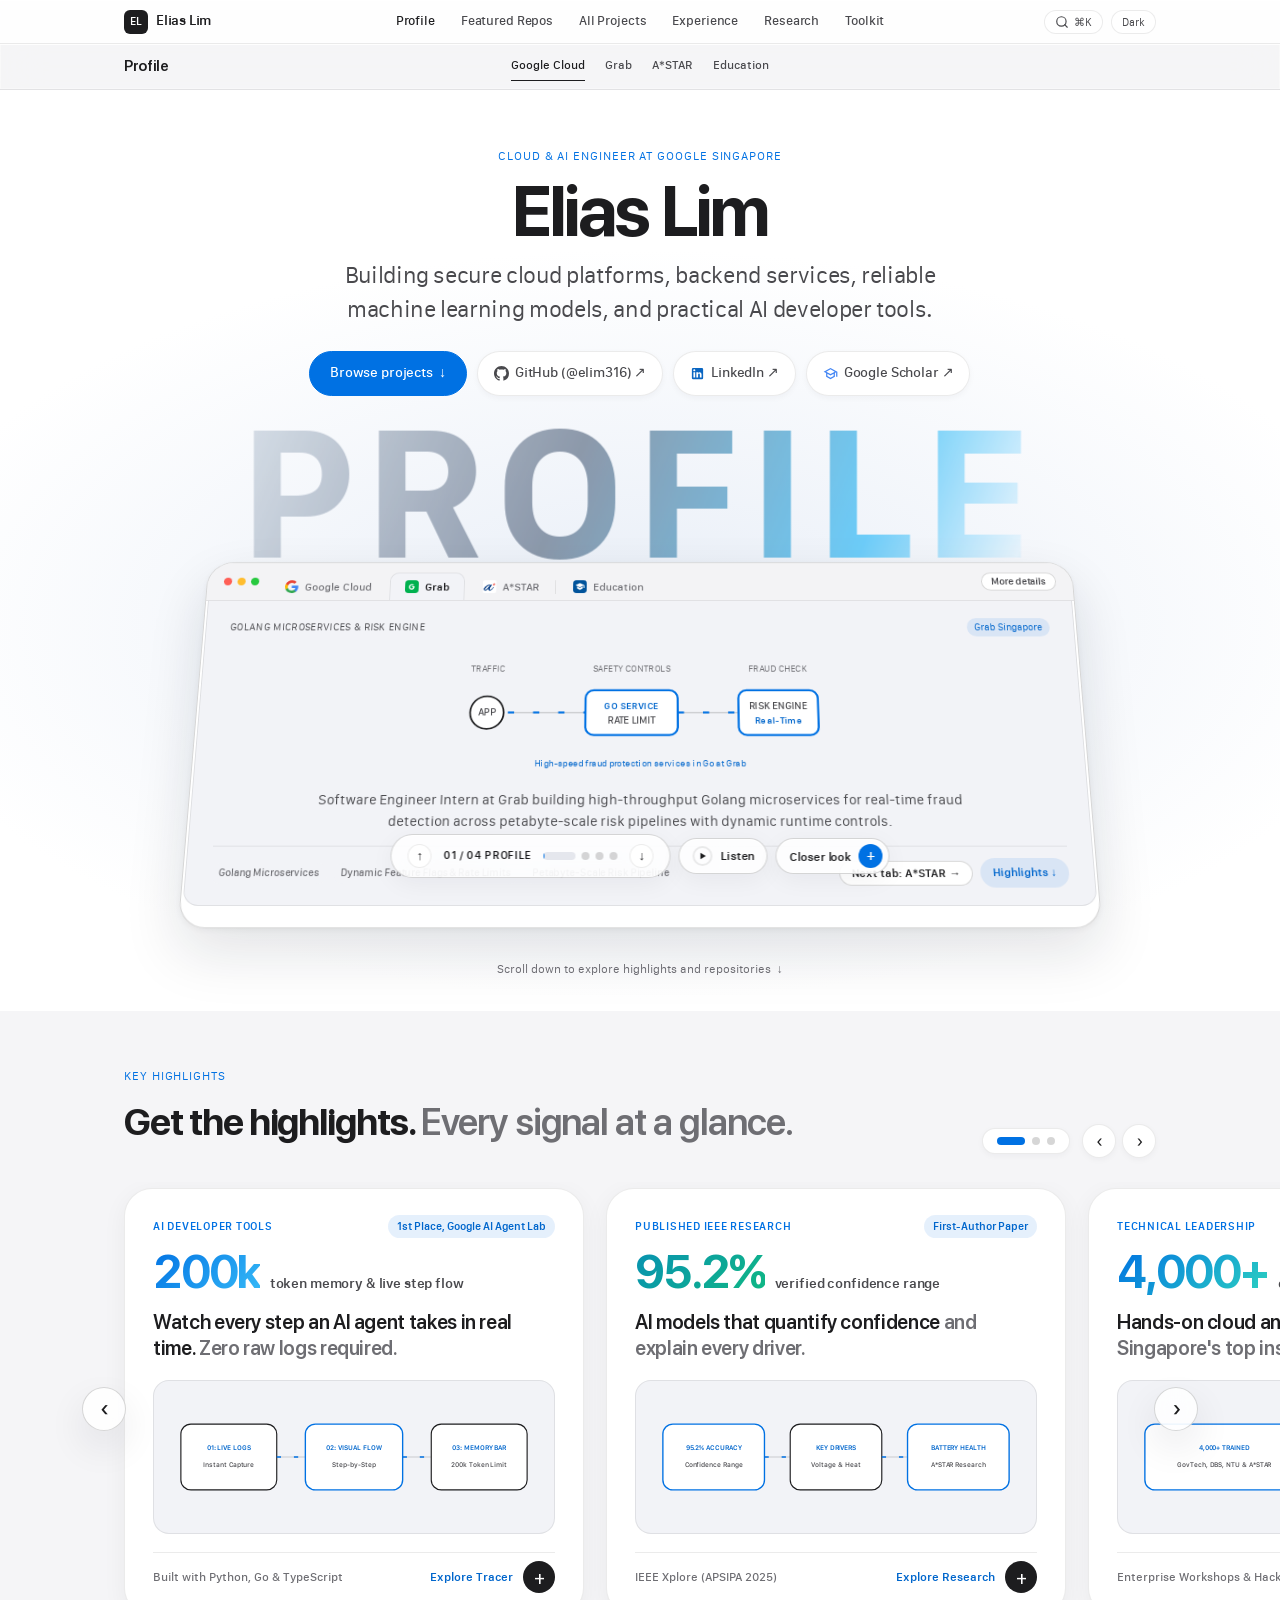
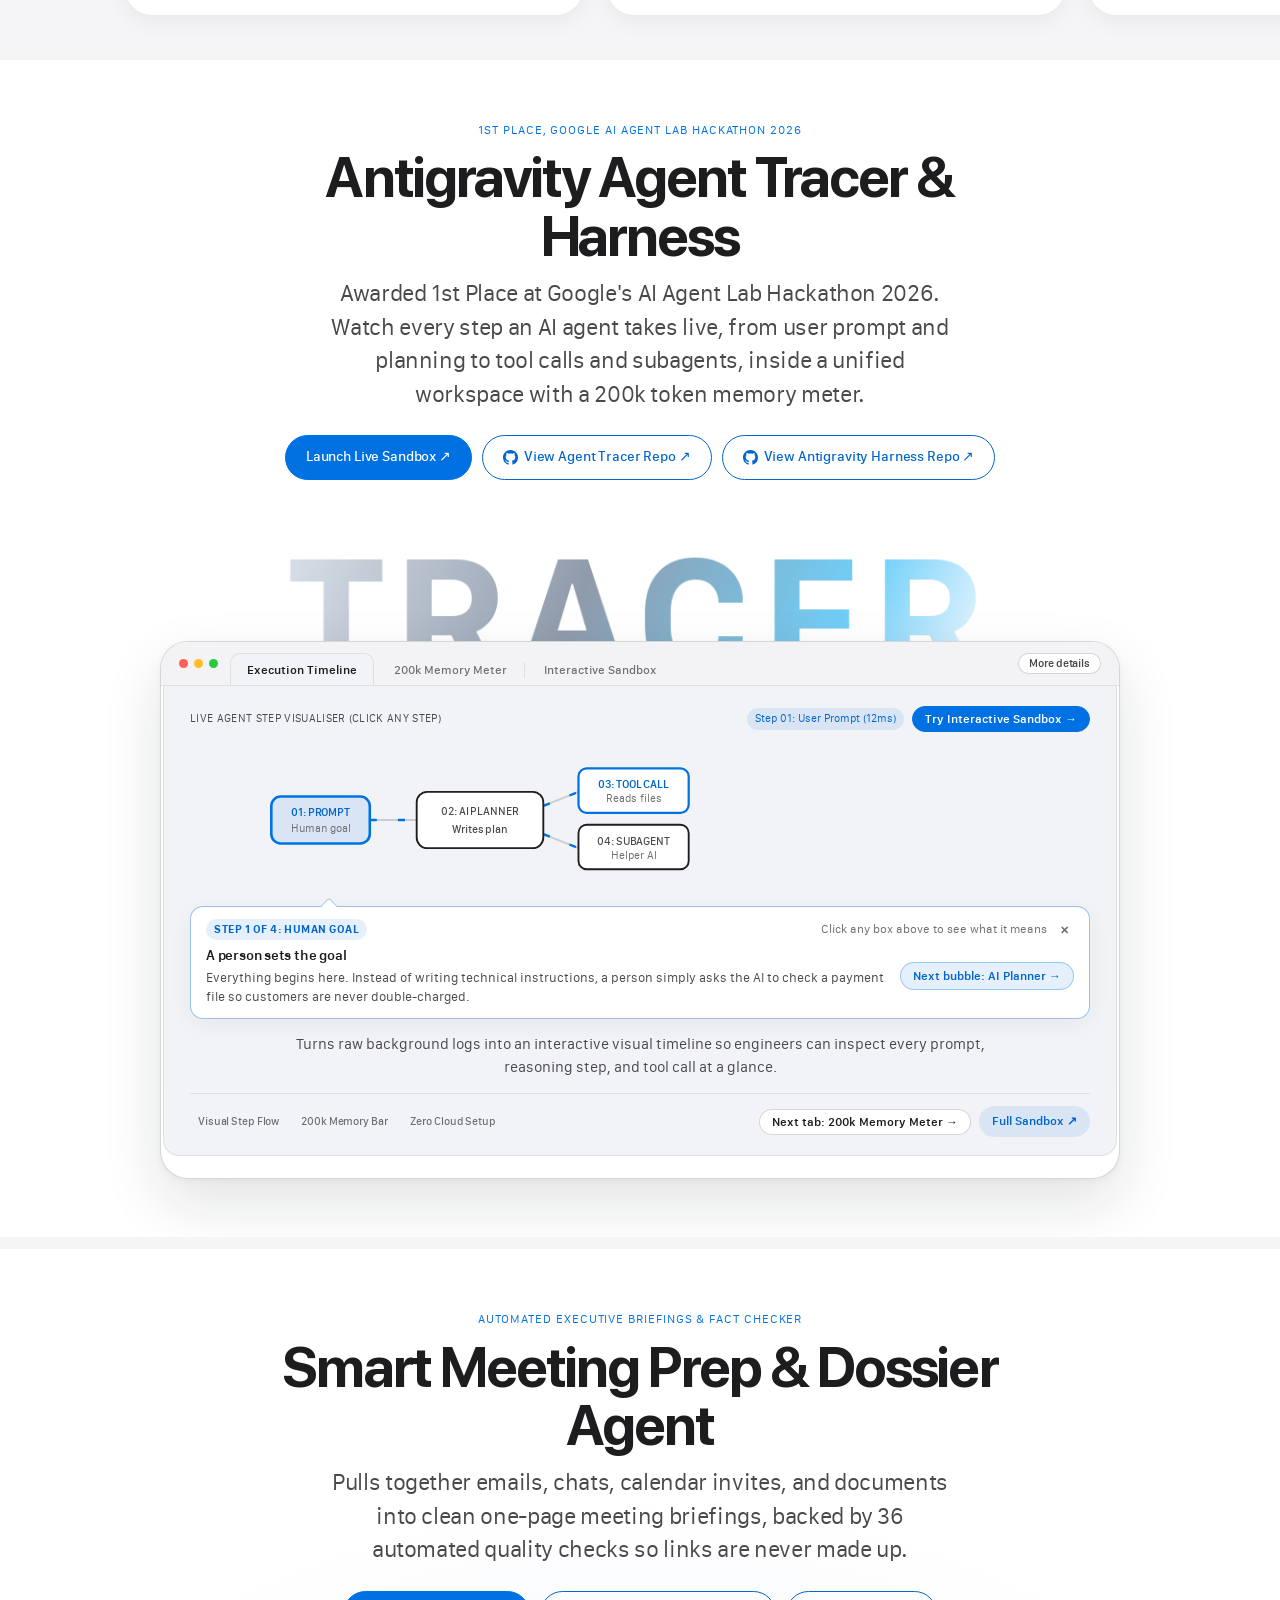
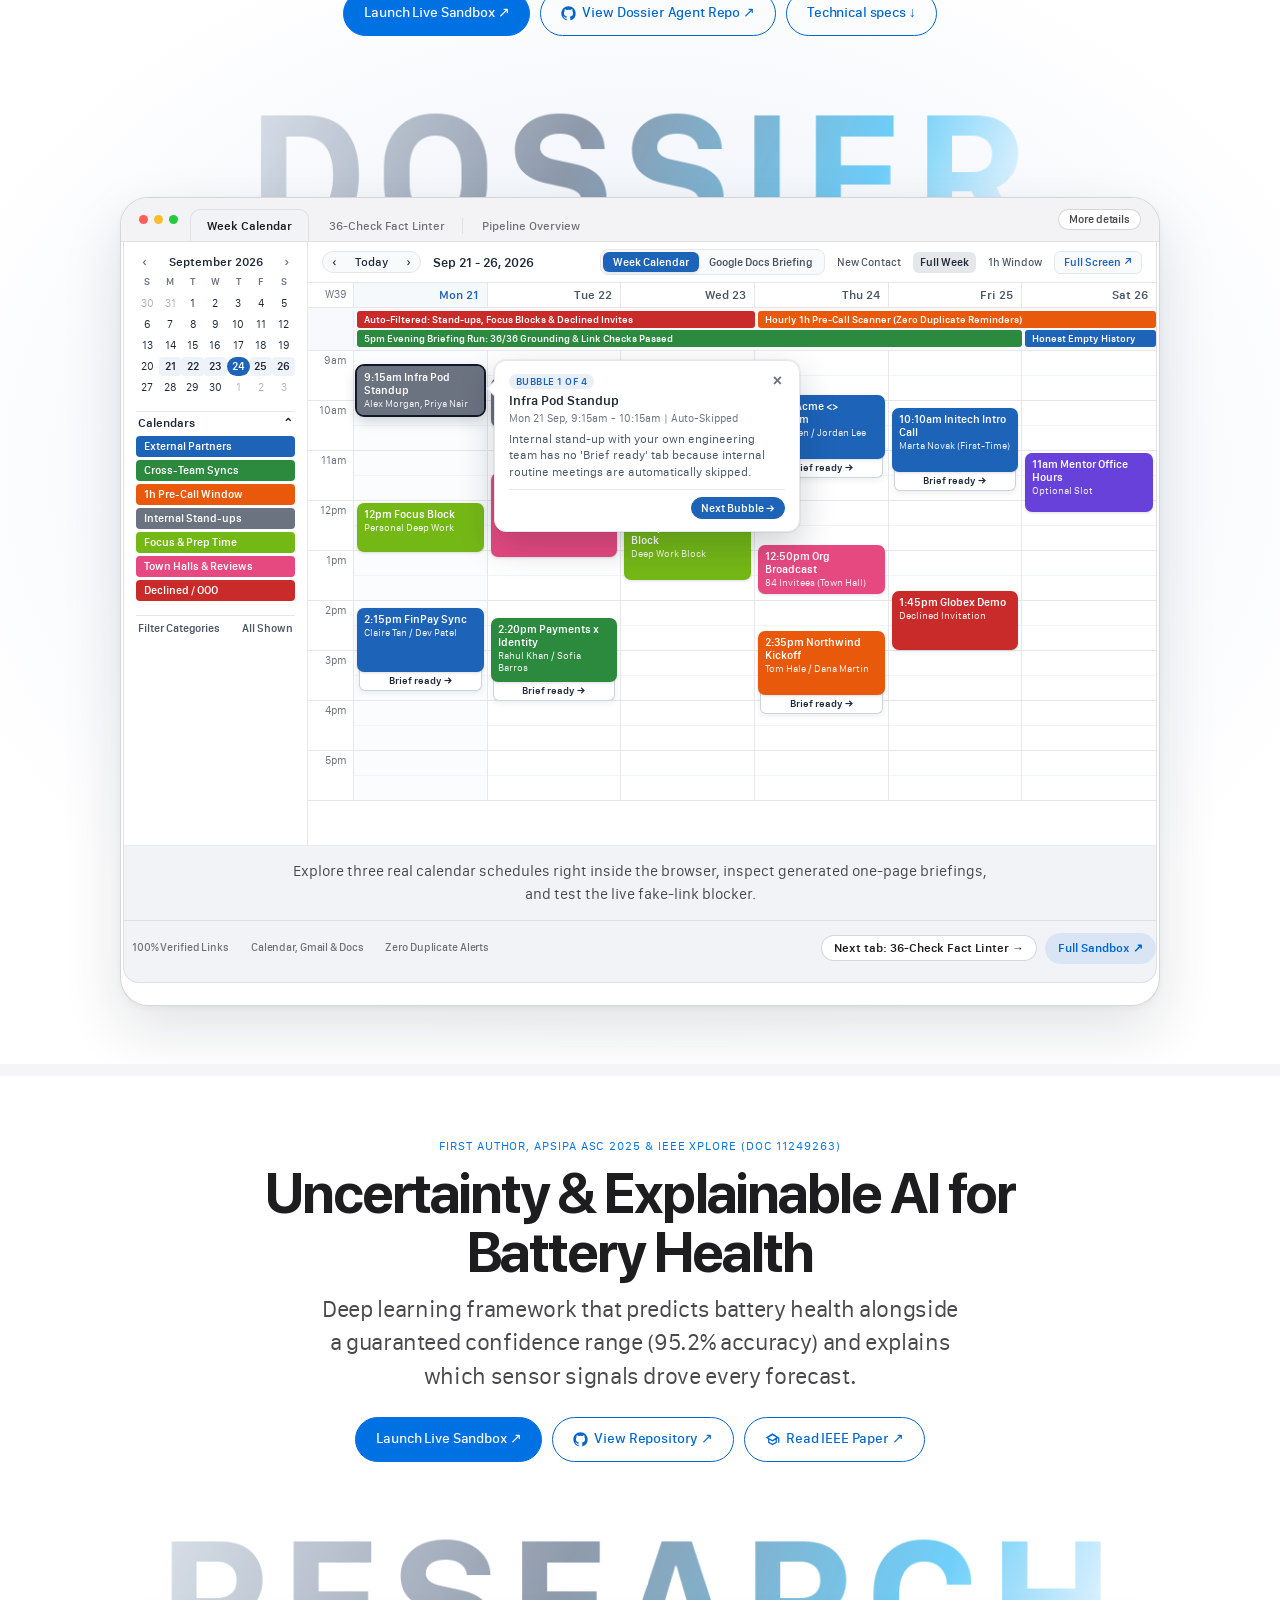
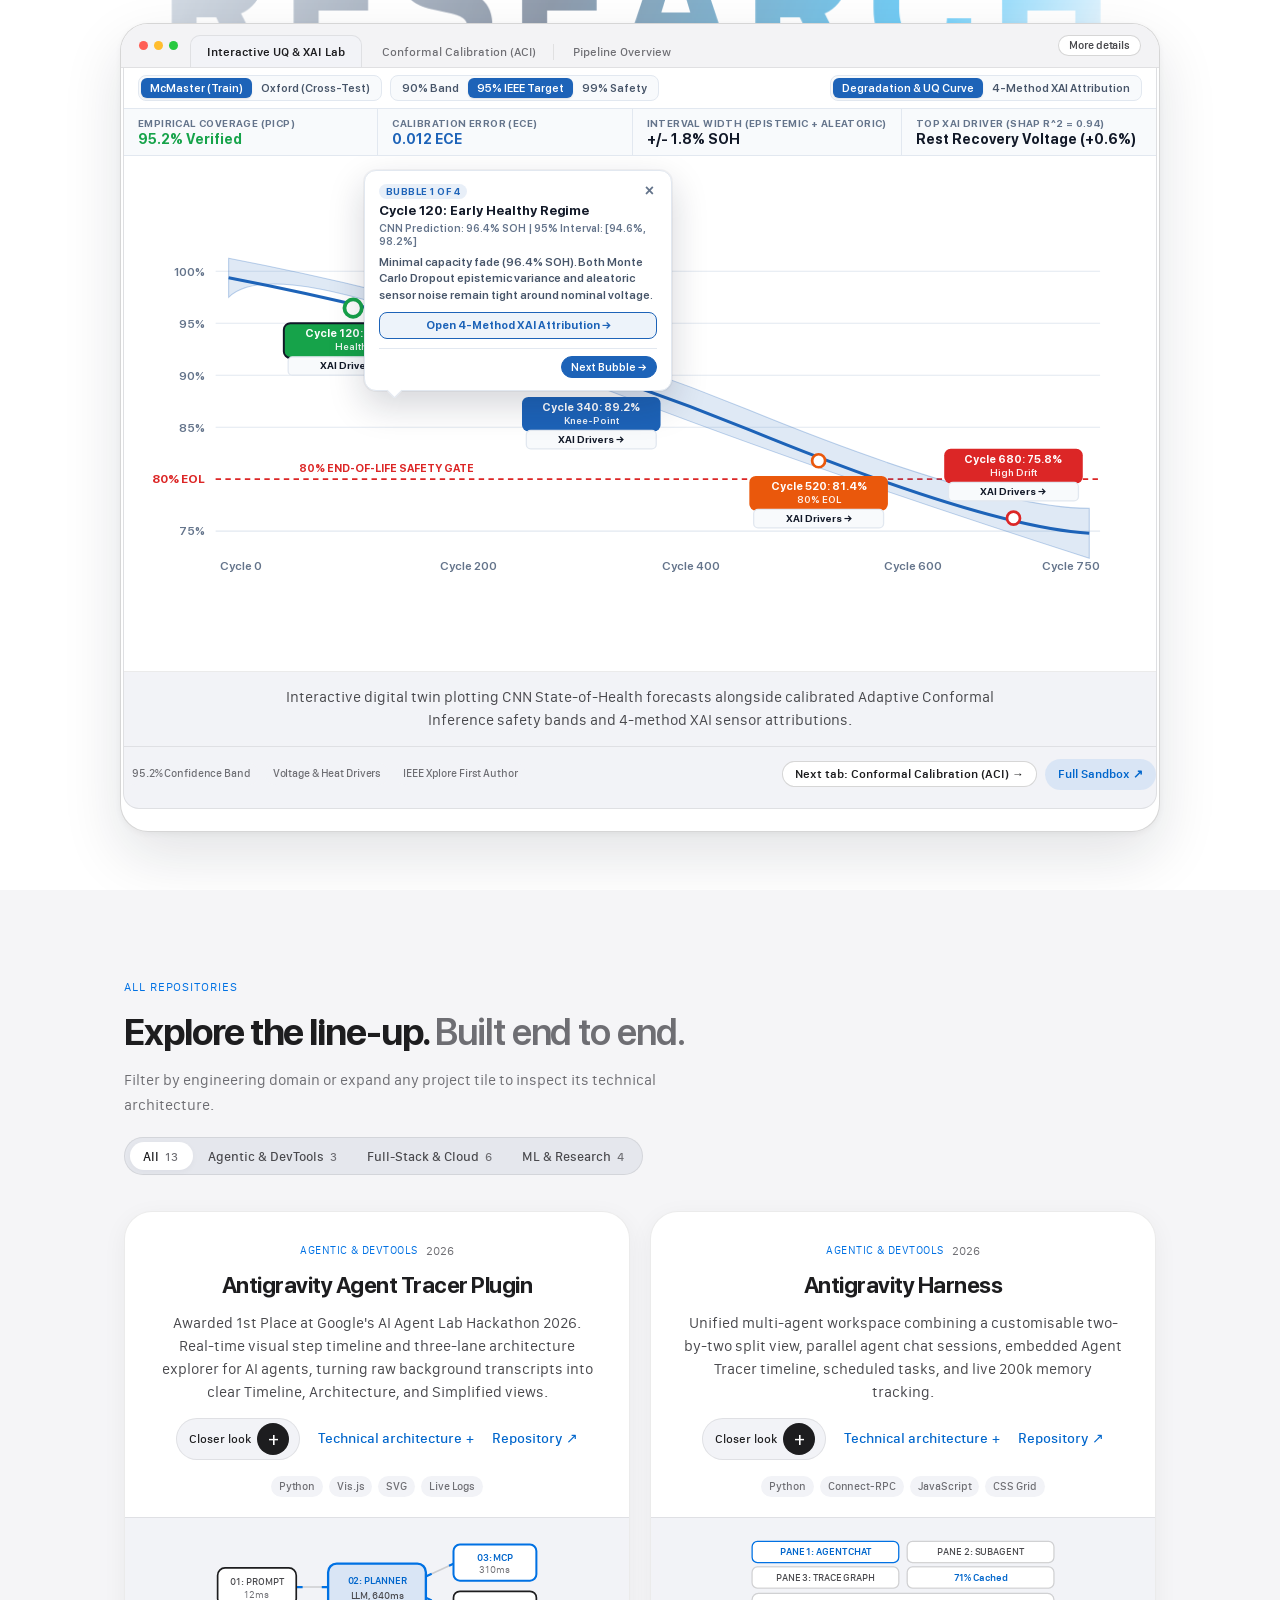
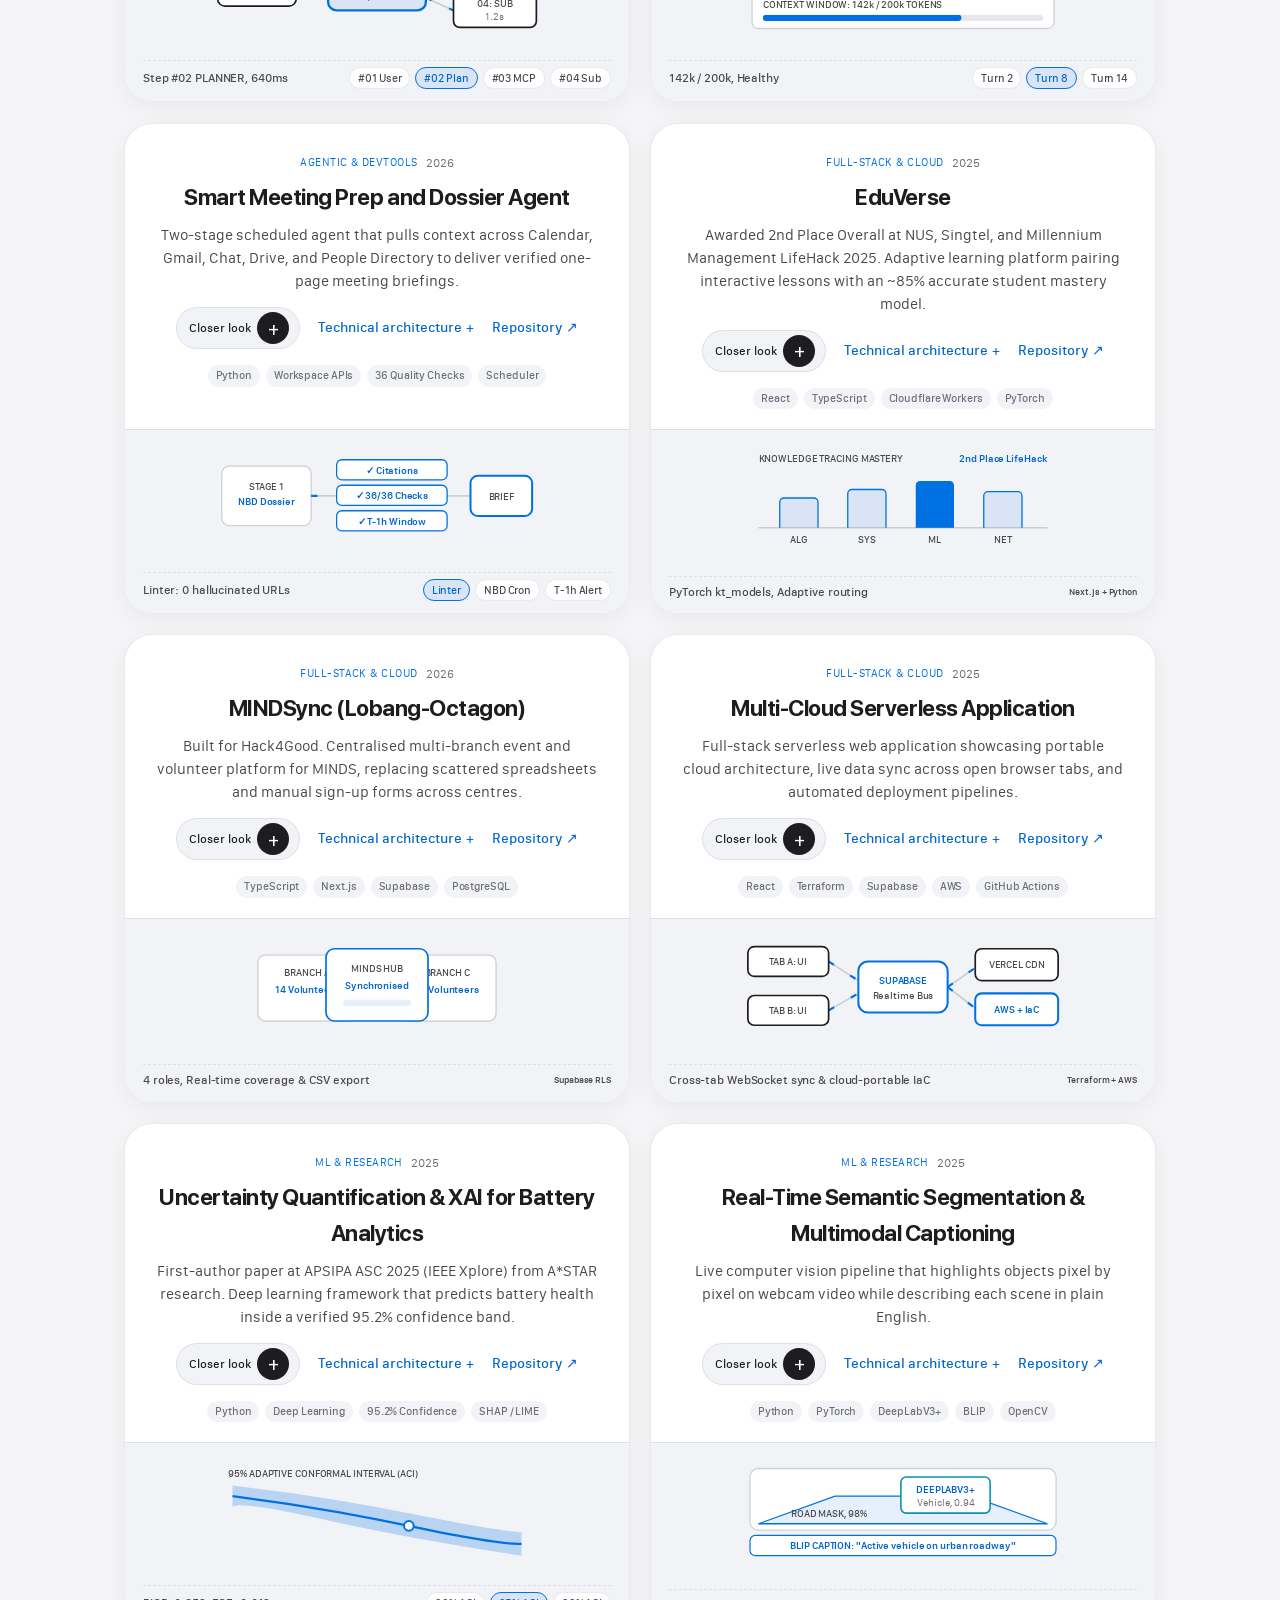
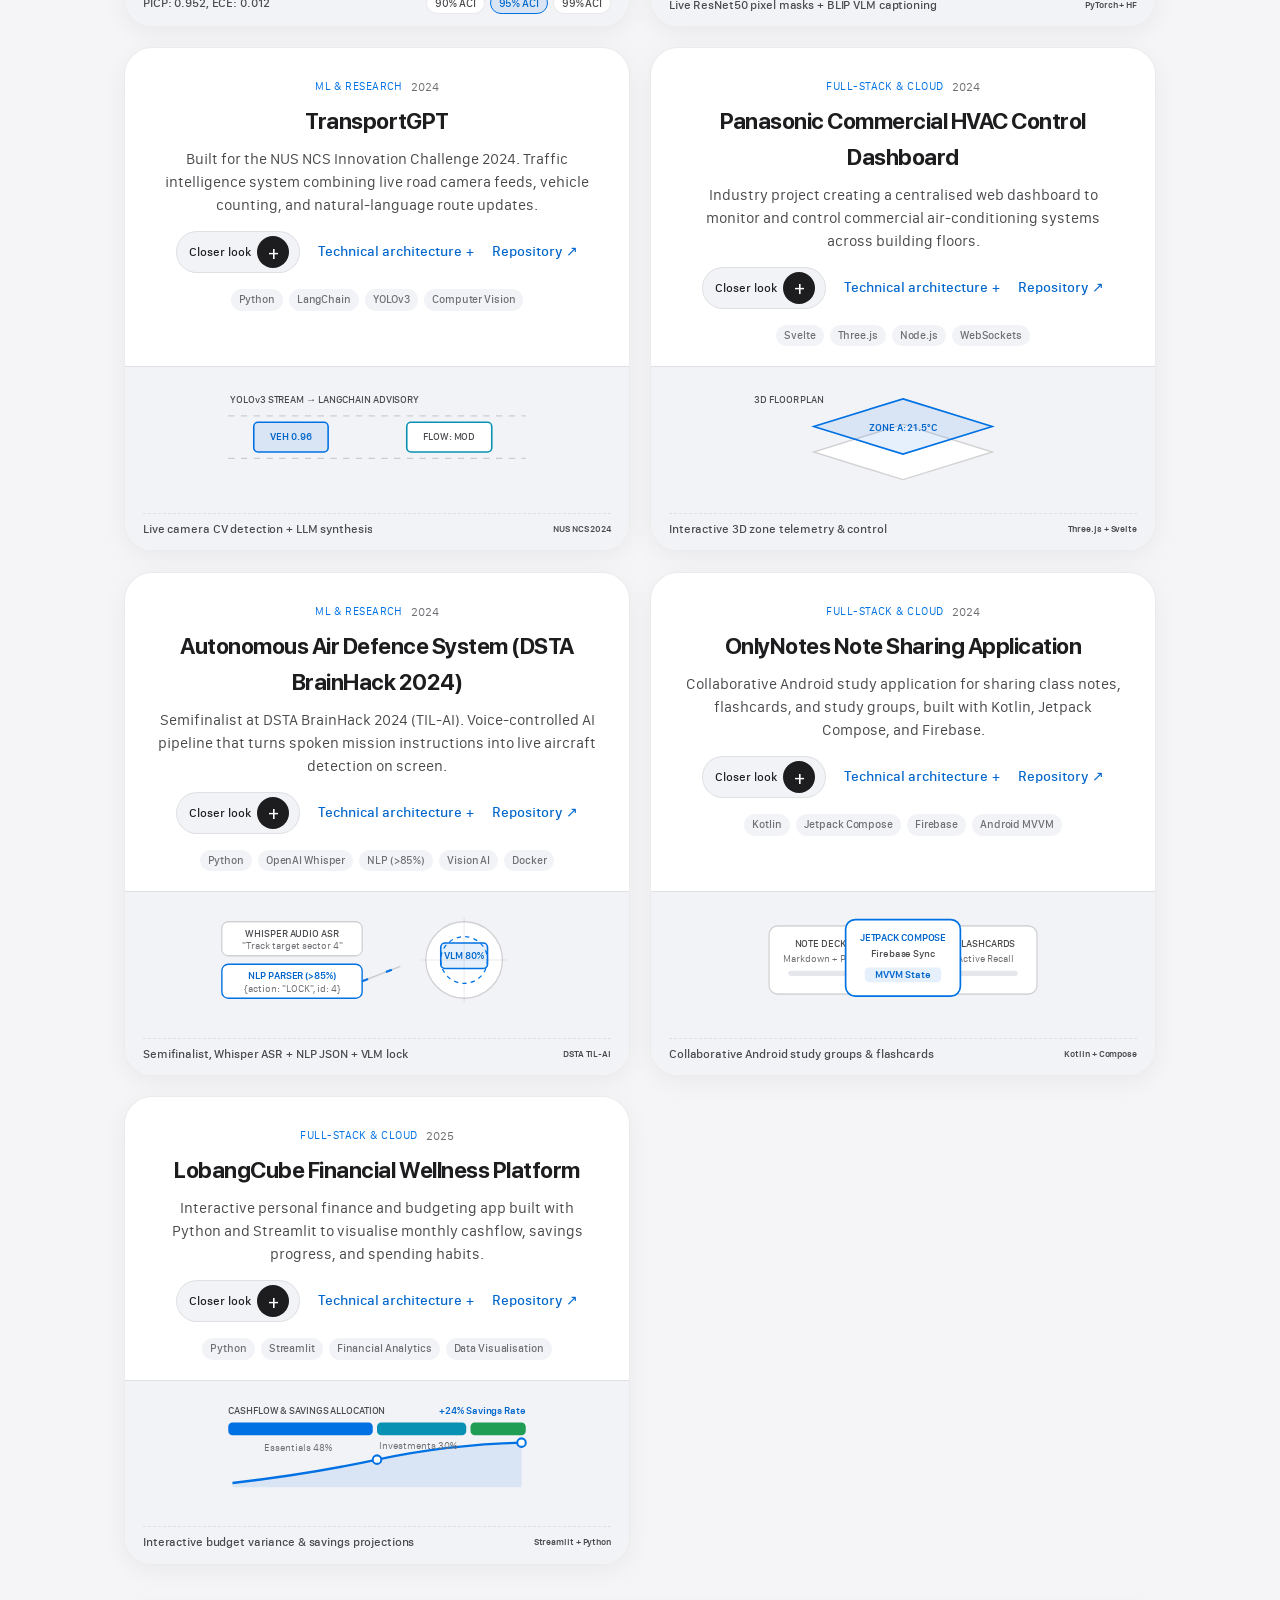
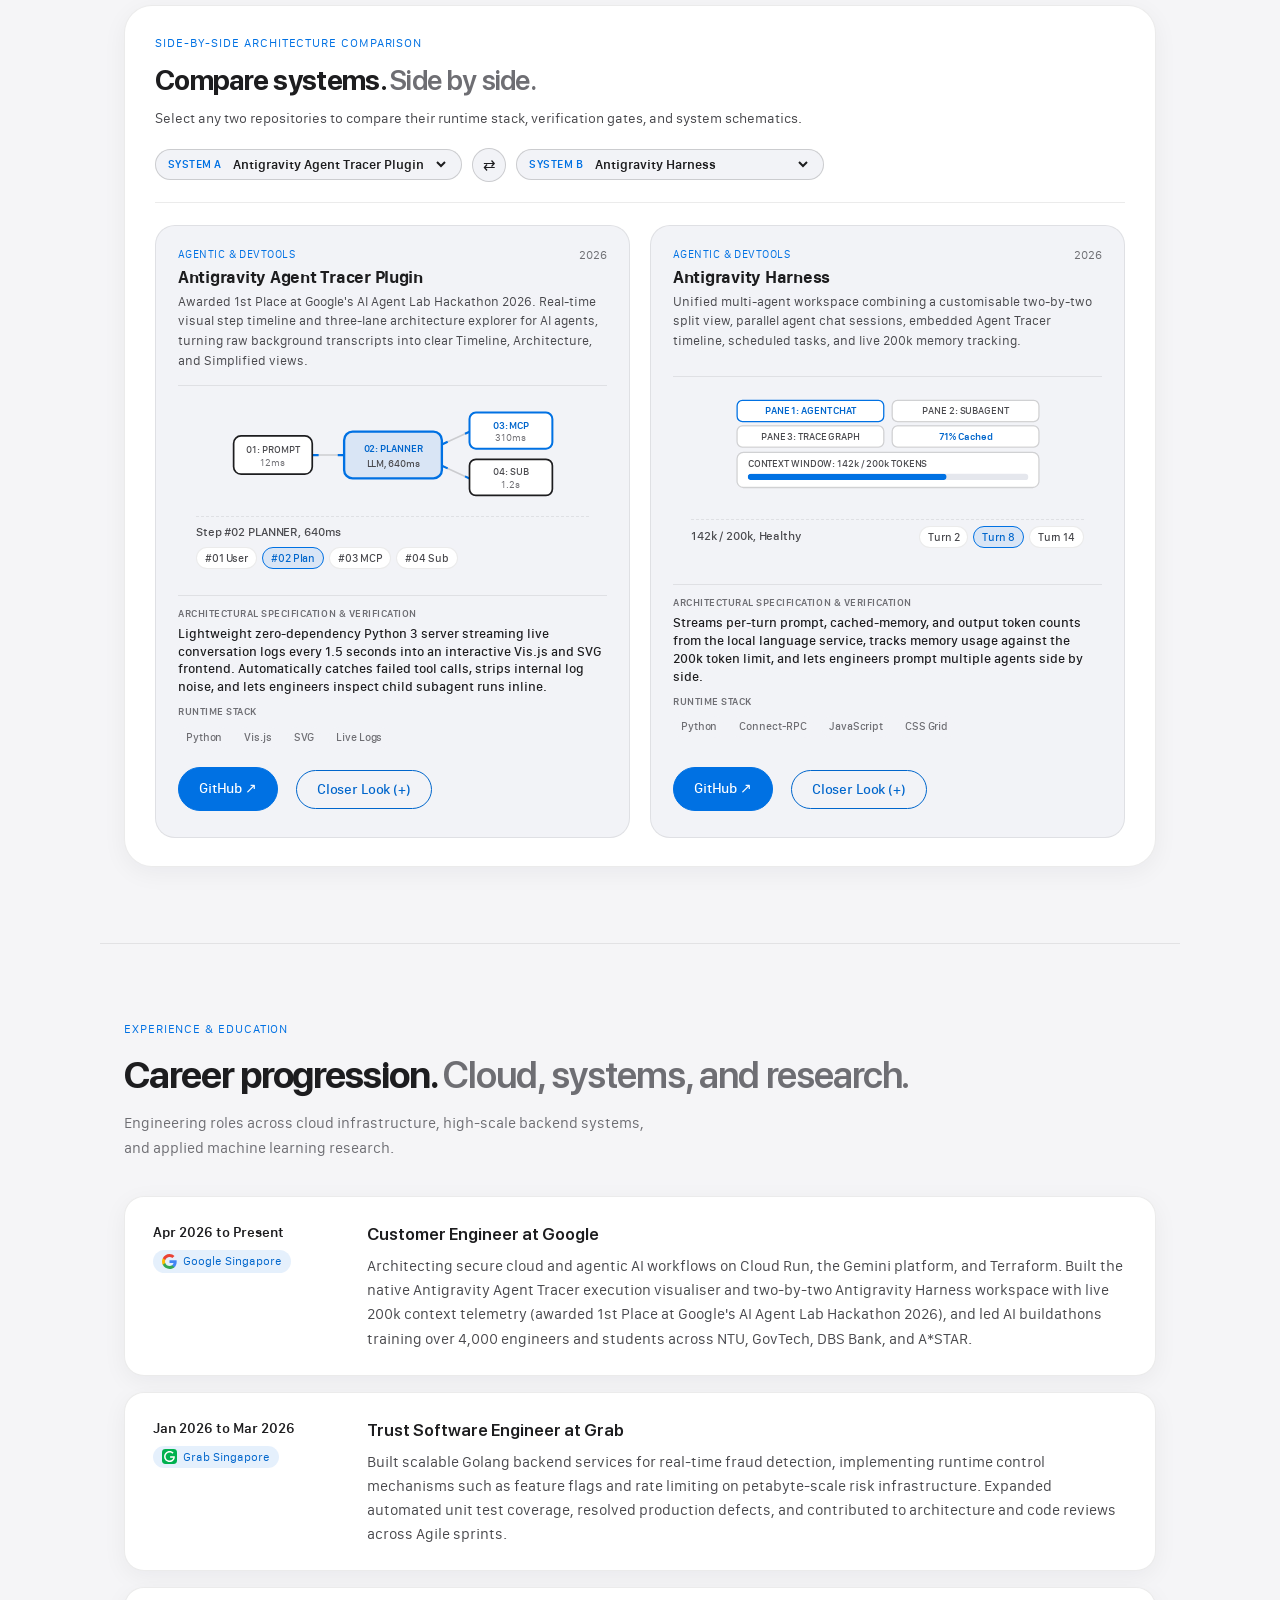
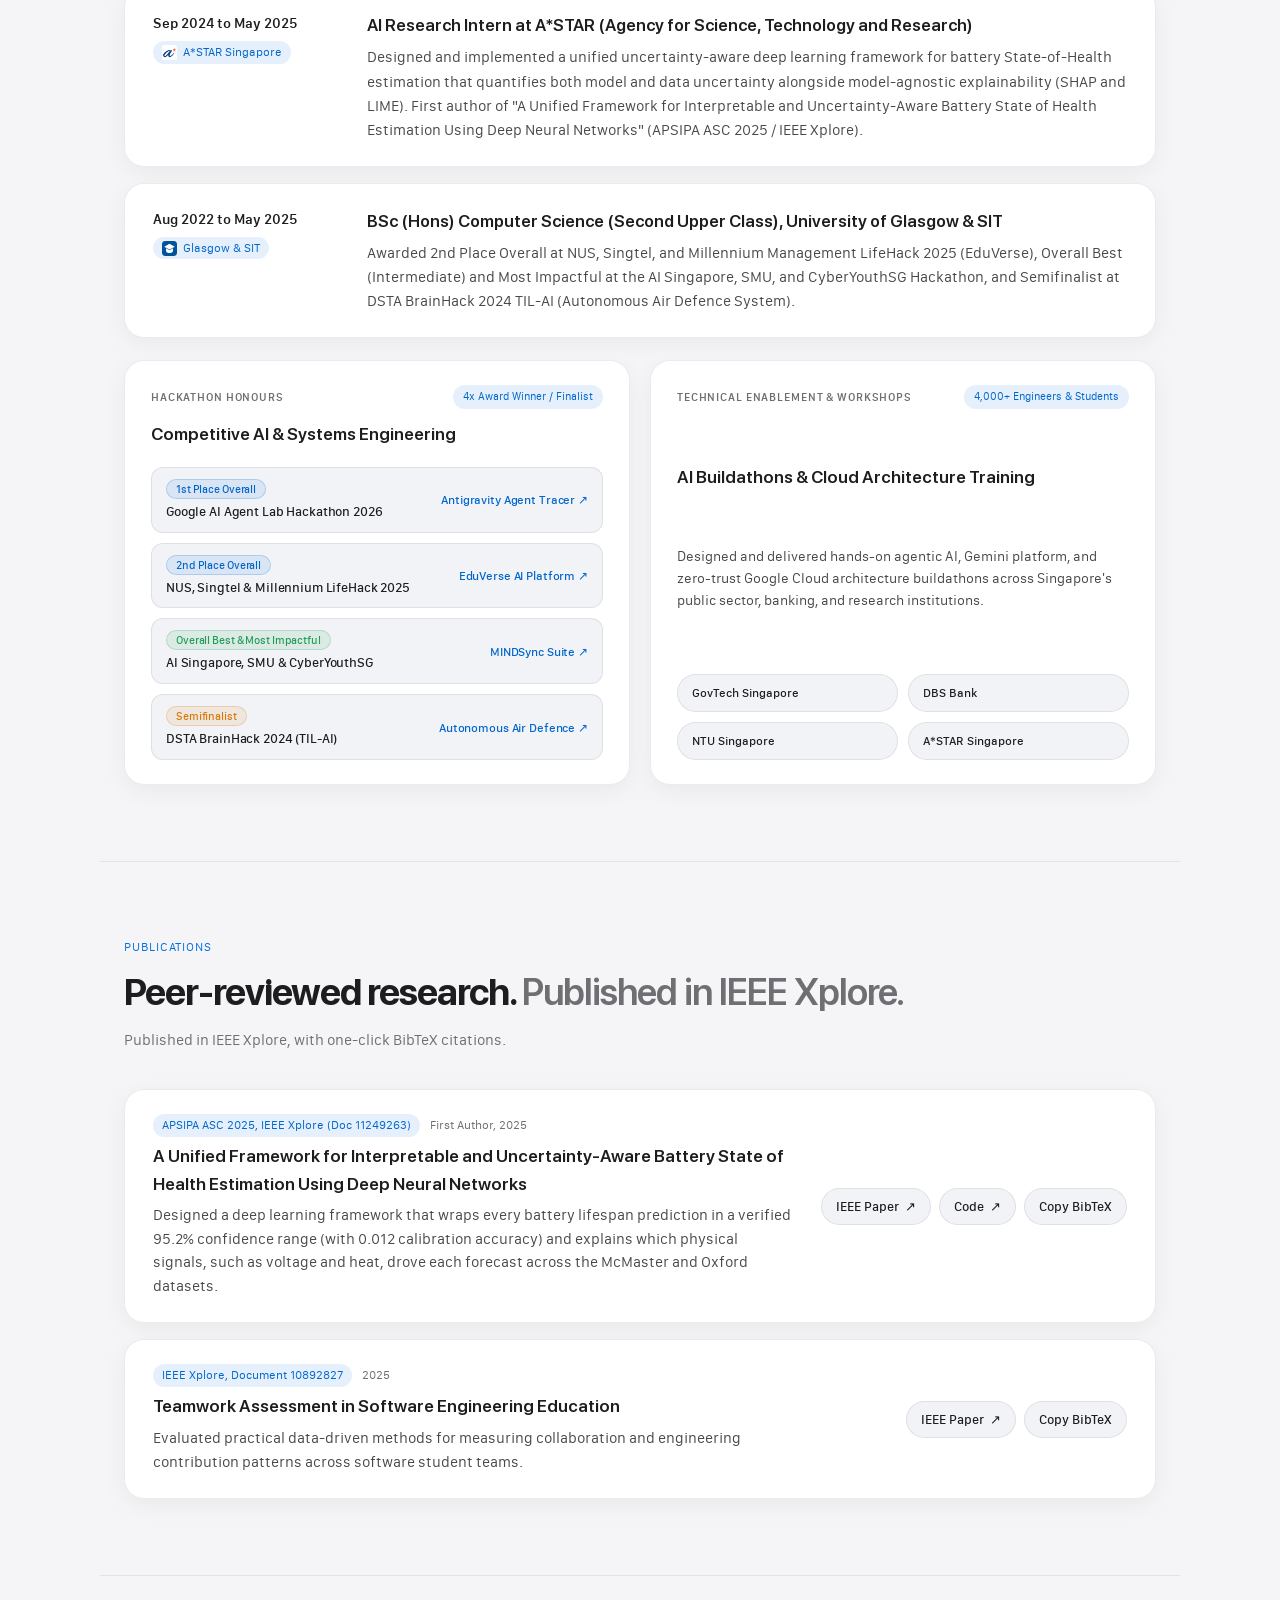
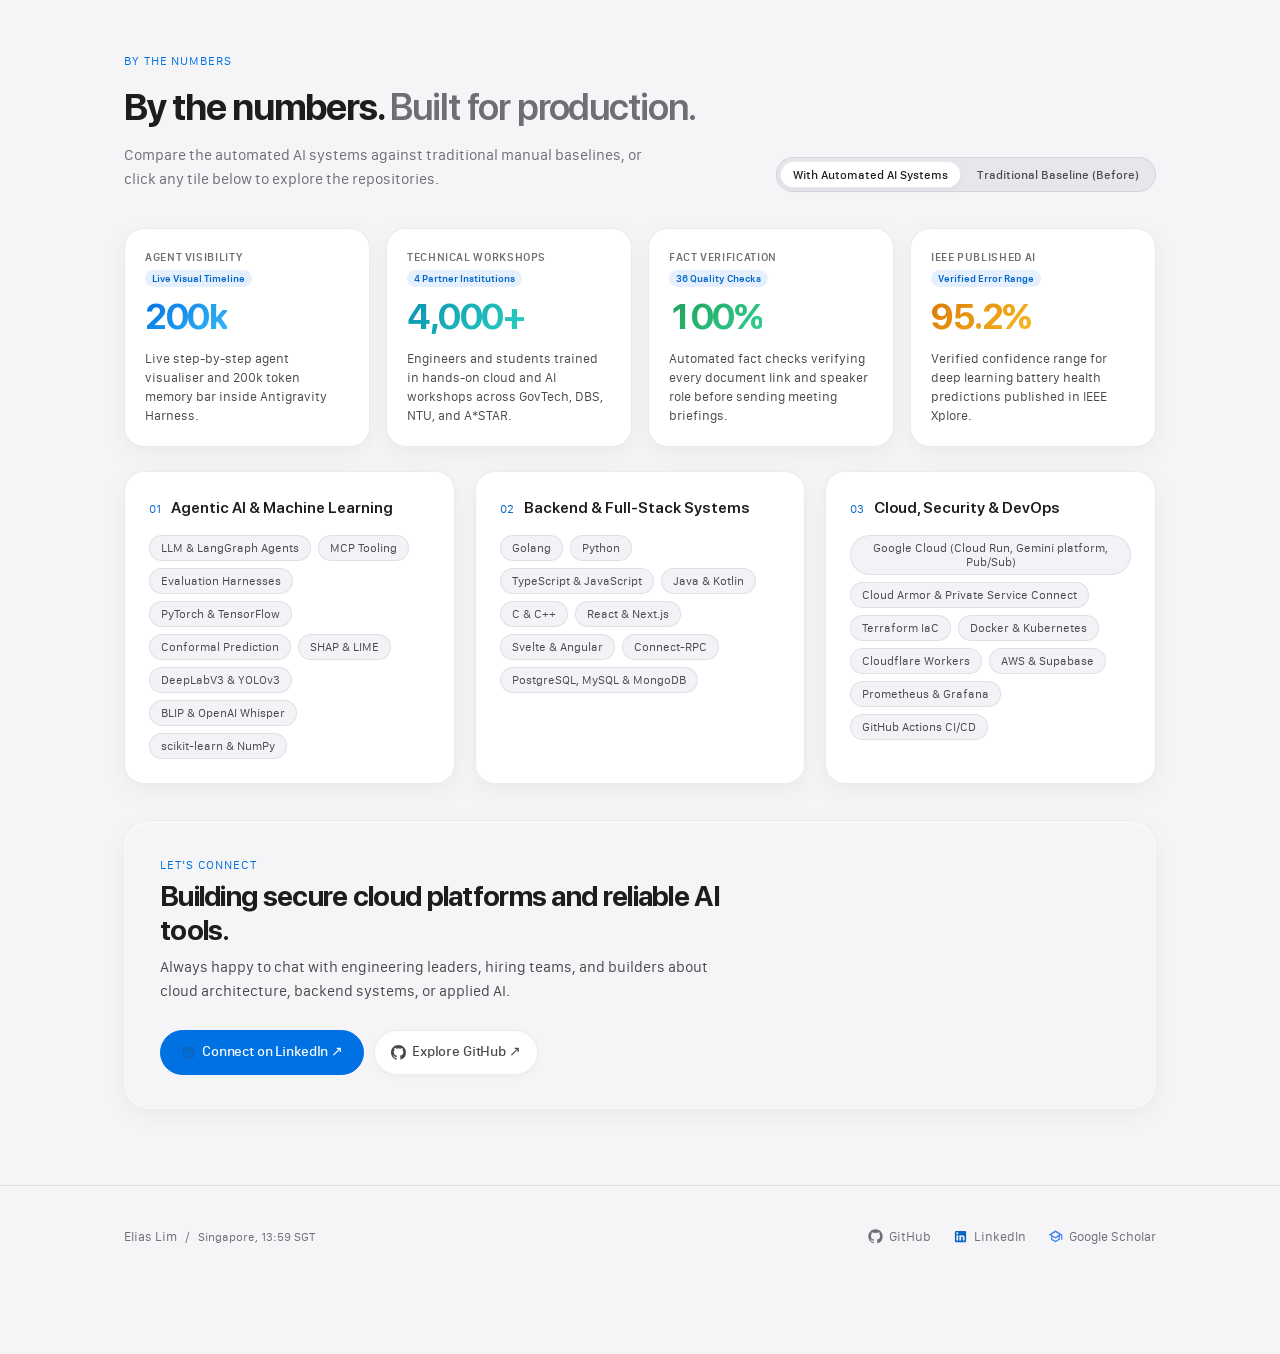
==== index.html @ 8df30caf "Update minimal Open Graph link preview (index.html)" ====
<!DOCTYPE html>
<html lang="en-GB" data-theme="light">
<head>
  <meta charset="UTF-8" />
  <meta name="viewport" content="width=device-width, initial-scale=1.0" />
  <meta
    http-equiv="Content-Security-Policy"
    content="default-src 'self'; script-src 'self'; style-src 'self' 'unsafe-inline'; font-src 'self' data:; img-src 'self' data: https://elim316.github.io; media-src 'self'; connect-src 'self' https://api.github.com; frame-src 'self'; object-src 'none'; base-uri 'self'; form-action 'none';"
  />
  <title>Elias Lim | Cloud &amp; AI Engineer</title>
  <meta
    name="description"
    content="Engineering portfolio of Elias Lim. Agentic AI systems, cloud architecture, and machine learning research."
  />
  <meta name="author" content="Elias Lim" />
  <link rel="canonical" href="https://elim316.github.io/" />

  <!-- OpenGraph / LinkedIn / Social Sharing Metadata -->
  <meta property="og:type" content="website" />
  <meta property="og:site_name" content="Elias Lim" />
  <meta property="og:title" content="Elias Lim | Cloud &amp; AI Engineer" />
  <meta
    property="og:description"
    content="Engineering portfolio of Elias Lim. Agentic AI systems, cloud architecture, and machine learning research."
  />
  <meta property="og:url" content="https://elim316.github.io/" />
  <meta property="og:locale" content="en_GB" />
  <meta property="og:image" content="https://elim316.github.io/og-image.png?v=20261023-59" />
  <meta property="og:image:width" content="1200" />
  <meta property="og:image:height" content="630" />

  <!-- Twitter / X Card Metadata -->
  <meta name="twitter:card" content="summary_large_image" />
  <meta name="twitter:title" content="Elias Lim | Cloud &amp; AI Engineer" />
  <meta
    name="twitter:description"
    content="Engineering portfolio of Elias Lim. Agentic AI systems, cloud architecture, and machine learning research."
  />
  <meta name="twitter:image" content="https://elim316.github.io/og-image.png?v=20261023-59" />

  <!-- JSON-LD Structured Data (no email address) -->
  <script type="application/ld+json">
  {
    "@context": "https://schema.org",
    "@type": "Person",
    "name": "Elias Lim",
    "url": "https://elim316.github.io/",
    "jobTitle": "Software, Cloud & Machine Learning Engineer",
    "sameAs": [
      "https://github.com/elim316",
      "https://linkedin.com/in/eliaslim",
      "https://scholar.google.com/citations?user=f2hfYeoAAAAJ"
    ],
    "knowsAbout": [
      "Agentic AI",
      "Software Engineering",
      "Machine Learning",
      "Conformal Prediction",
      "Explainable AI",
      "Cloud Architecture",
      "Full-Stack Development"
    ]
  }
  </script>

  <link rel="icon" type="image/svg+xml" href="favicon.svg?v=20261023-59" />
  <link rel="preload" href="fonts/SFProDisplay-Semibold.woff2" as="font" type="font/woff2" crossorigin />
  <link rel="preload" href="fonts/SFProText-Regular.woff2" as="font" type="font/woff2" crossorigin />
  <link rel="stylesheet" href="styles.css?v=20261023-59" />
</head>
<body>
  <!-- Frosted Global Navigation Bar -->
  <header class="global-nav" id="site-header">
    <div class="nav-content">
      <a href="#top" class="nav-brand" id="nav-brand" aria-label="Elias Lim Home">
        <span class="nav-monogram">EL</span>
        <span class="nav-brand-text">Elias Lim</span>
      </a>

      <nav class="nav-links" id="nav-dock" aria-label="Primary Navigation">
        <a href="#top" class="nav-link active" data-section="top" id="nav-overview">Profile</a>
        <a href="#featured" class="nav-link" data-section="featured" id="nav-featured">Featured Repos</a>
        <a href="#projects" class="nav-link" data-section="projects" id="nav-projects">All Projects</a>
        <a href="#journey" class="nav-link" data-section="journey" id="nav-journey">Experience</a>
        <a href="#publications" class="nav-link" data-section="publications" id="nav-publications">Research</a>
        <a href="#stack" class="nav-link" data-section="stack" id="nav-stack">Toolkit</a>
      </nav>

      <div class="nav-actions">
        <button
          type="button"
          class="nav-icon-btn"
          id="cmd-palette-trigger"
          aria-label="Search repositories and actions (Command+K)"
        >
          <svg width="14" height="14" viewBox="0 0 24 24" fill="none" stroke="currentColor" stroke-width="2" stroke-linecap="round" stroke-linejoin="round" aria-hidden="true">
            <circle cx="11" cy="11" r="8"></circle>
            <line x1="21" y1="21" x2="16.65" y2="16.65"></line>
          </svg>
          <span class="nav-action-label">&#8984;K</span>
        </button>

        <button
          type="button"
          class="nav-icon-btn"
          id="theme-toggle-btn"
          aria-label="Toggle colour theme"
        >
          <span id="theme-toggle-label">Dark</span>
        </button>
      </div>
    </div>
  </header>

  <!-- Apple Two-Tier Sticky Product Sub-Navigation Bar (ac-localnav) -->
  <div class="apple-localnav" id="apple-localnav" role="navigation" aria-label="Section sub-navigation">
    <div class="localnav-inner">
      <a href="#top" class="localnav-title" id="localnav-active-title">Profile</a>
      <div class="localnav-chapters" id="localnav-chapters" role="menubar" aria-label="Section subheadings">
        <a href="#about-google" class="localnav-link active" data-localnav-item="about-google">Google Cloud</a>
        <a href="#about-grab" class="localnav-link" data-localnav-item="about-grab">Grab</a>
        <a href="#about-astar" class="localnav-link" data-localnav-item="about-astar">A*STAR</a>
        <a href="#about-beyond" class="localnav-link" data-localnav-item="about-beyond">Education</a>
      </div>
    </div>
  </div>

  <main id="top">
    <!-- ======================================================================
         1. Initial Landing Hero Stage (#about - PROFILE First)
            (Light Mode, Scroll-Animated Career & Education Browser Window)
         ====================================================================== -->
    <section class="hero-stage" id="about" data-section-target="top">
      <div class="hero-copy">
        <span class="hero-eyebrow reveal-hero" style="--d: 20ms">
          CLOUD &amp; AI ENGINEER AT GOOGLE SINGAPORE
        </span>
        <h1 class="hero-headline reveal-hero" style="--d: 80ms">Elias Lim</h1>
        <p class="hero-subhead reveal-hero" style="--d: 140ms">
          Building secure cloud platforms, backend services, reliable machine learning models, and practical AI developer tools.
        </p>

        <div class="cta-pill-group reveal-hero" style="--d: 200ms">
          <a href="#featured" class="apple-pill solid" id="hero-browse-btn">
            <span>Browse projects</span>
            <span aria-hidden="true">&#8595;</span>
          </a>
          <a
            href="https://github.com/elim316"
            target="_blank"
            rel="noopener noreferrer"
            class="apple-pill subtle"
            id="hero-github-link"
          >
            <svg class="brand-icon" viewBox="0 0 16 16" fill="currentColor" aria-hidden="true">
              <path d="M8 0C3.58 0 0 3.58 0 8c0 3.54 2.29 6.53 5.47 7.59.4.07.55-.17.55-.38 0-.19-.01-.82-.01-1.49-2.01.37-2.53-.49-2.69-.94-.09-.23-.48-.94-.82-1.13-.28-.15-.68-.52-.01-.53.63-.01 1.08.58 1.23.82.72 1.21 1.87.87 2.33.66.07-.52.28-.87.51-1.07-1.78-.2-3.64-.89-3.64-3.95 0-.87.31-1.59.82-2.15-.08-.2-.36-1.02.08-2.12 0 0 .67-.21 2.2.82.64-.18 1.32-.27 2-.27.68 0 1.36.09 2 .27 1.53-1.04 2.2-.82 2.2-.82.44 1.1.16 1.92.08 2.12.51.56.82 1.27.82 2.15 0 3.07-1.87 3.75-3.65 3.95.29.25.54.73.54 1.48 0 1.07-.01 1.93-.01 2.2 0 .21.15.46.55.38A8.013 8.013 0 0016 8c0-4.42-3.58-8-8-8z"></path>
            </svg>
            <span>GitHub (@elim316) &#8599;</span>
          </a>
          <a
            href="https://linkedin.com/in/eliaslim"
            target="_blank"
            rel="noopener noreferrer"
            class="apple-pill subtle"
            id="hero-linkedin-link"
          >
            <svg class="brand-icon icon-linkedin" viewBox="0 0 24 24" fill="currentColor" aria-hidden="true">
              <path d="M19 3a2 2 0 0 1 2 2v14a2 2 0 0 1-2 2H5a2 2 0 0 1-2-2V5a2 2 0 0 1 2-2h14m-.5 15.5v-5.3a3.26 3.26 0 0 0-3.26-3.26c-.85 0-1.84.52-2.28 1.3v-1.11h-2.79v8.37h2.79v-4.93c0-.77.62-1.4 1.39-1.4a1.4 1.4 0 0 1 1.4 1.4v4.93h2.75M6.88 8.56a1.68 1.68 0 0 0 1.68-1.68c0-.93-.75-1.69-1.68-1.69a1.69 1.69 0 0 0-1.69 1.69c0 .93.76 1.68 1.69 1.68m1.39 9.94v-8.37H5.5v8.37h2.77z"></path>
            </svg>
            <span>LinkedIn &#8599;</span>
          </a>
          <a
            href="https://scholar.google.com/citations?user=f2hfYeoAAAAJ"
            target="_blank"
            rel="noopener noreferrer"
            class="apple-pill subtle"
            id="hero-scholar-link"
          >
            <svg class="brand-icon icon-scholar" viewBox="0 0 24 24" fill="currentColor" aria-hidden="true">
              <path d="M12 3L1 9l4 2.18v6L12 21l7-3.82v-6l2-1.09V17h2V9L12 3zm6.82 6L12 12.72 5.18 9 12 5.28 18.82 9zM17 15.99l-5 2.73-5-2.73v-3.72L12 15l5-2.73v3.72z"></path>
            </svg>
            <span>Google Scholar &#8599;</span>
          </a>
        </div>
      </div>

      <!-- Sculpted Metallic Backdrop Typography + Unified macOS Browser Window Stage -->
      <div class="hero-visual-stage reveal-hero" style="--d: 280ms">
        <div class="metallic-wordmark" id="hero-wordmark" aria-hidden="true">
          PROFILE
        </div>

        <div class="hardware-deck" id="about-hardware-deck">
          <div class="hardware-bezel browser-window-bezel">
            <div class="bezel-top-bar browser-top-bar">
              <div class="bezel-dots" aria-hidden="true">
                <span></span><span></span><span></span>
              </div>

              <div class="browser-tab-strip" id="about-chapter-tabs" role="tablist" aria-label="Interactive career and education tabs">
                <button type="button" class="browser-tab active" data-about-tab="google" role="tab" aria-selected="true">
                  <svg class="brand-icon" viewBox="0 0 24 24" aria-hidden="true">
                    <path fill="#4285F4" d="M23.49 12.27c0-.79-.07-1.54-.19-2.27H12v4.51h6.47c-.29 1.48-1.14 2.73-2.4 3.58v3h3.86c2.26-2.09 3.56-5.17 3.56-8.82z"/>
                    <path fill="#34A853" d="M12 24c3.24 0 5.95-1.08 7.93-2.91l-3.86-3c-1.08.72-2.45 1.16-4.07 1.16-3.13 0-5.78-2.11-6.73-4.96H1.29v3.09C3.26 21.3 7.31 24 12 24z"/>
                    <path fill="#FBBC05" d="M5.27 14.29c-.25-.72-.38-1.49-.38-2.29s.14-1.57.38-2.29V6.62H1.29C.47 8.24 0 10.06 0 12s.47 3.76 1.29 5.38l3.98-3.09z"/>
                    <path fill="#EA4335" d="M12 4.75c1.77 0 3.35.61 4.6 1.8l3.42-3.42C17.95 1.19 15.24 0 12 0 7.31 0 3.26 2.7 1.29 6.62l3.98 3.09c.95-2.85 3.6-4.96 6.73-4.96z"/>
                  </svg>
                  <span>Google Cloud</span>
                </button>
                <button type="button" class="browser-tab" data-about-tab="grab" role="tab" aria-selected="false">
                  <svg class="brand-icon" viewBox="0 0 24 24" aria-hidden="true">
                    <rect width="24" height="24" rx="6" fill="#00B14F"/>
                    <path d="M16.5 11.2h-4.3v2.1h2.2c-.3 1.2-1.3 2-2.6 2-1.7 0-3-1.3-3-3.1s1.3-3.1 3-3.1c.9 0 1.7.4 2.2 1l1.6-1.5C14.6 7.6 13.3 7 11.8 7 8.9 7 6.5 9.3 6.5 12.2s2.4 5.2 5.3 5.2c3 0 5-2.1 5-5 0-.4 0-.8-.3-1.2z" fill="#ffffff"/>
                  </svg>
                  <span>Grab</span>
                </button>
                <button type="button" class="browser-tab" data-about-tab="astar" role="tab" aria-selected="false">
                  <img class="brand-icon brand-icon-img" src="astar-logo.png" alt="" aria-hidden="true" />
                  <span>A*STAR</span>
                </button>
                <button type="button" class="browser-tab" data-about-tab="beyond" role="tab" aria-selected="false">
                  <svg class="brand-icon" viewBox="0 0 24 24" aria-hidden="true">
                    <rect width="24" height="24" rx="6" fill="#00539B"/>
                    <path d="M12 5L4 9l8 4 6.5-3.25V14.5h1.5V9L12 5zm-5 6.75v3.5L12 18l5-2.75v-3.5L12 14.5l-5-2.75z" fill="#ffffff"/>
                  </svg>
                  <span>Education</span>
                </button>
              </div>
            </div>

            <div class="browser-single-pane">
              <!-- [JUMPGATE HIDDEN — UNCOMMENT THIS BLOCK TO RE-ENABLE JUMPGATE]
              <div class="pane-header">
                <span class="pane-label" id="about-pane-label">JUMPGATE DUAL-VPC LANDING ZONE &amp; 14-STEP AGENT VENDING MACHINE</span>
                <span class="pane-badge" id="about-pane-badge">&lt; 3 min, 32/32 IM8, $1.96M ARR</span>
              </div>
              -->
              <div class="pane-header">
                <span class="pane-label" id="about-pane-label">CLOUD RUN, GEMINI PLATFORM &amp; AGENT TOOLING</span>
                <span class="pane-badge" id="about-pane-badge">Google Singapore</span>
              </div>

              <!-- Dynamic Animated SVG Stage (Switched by JS) -->
              <div class="about-svg-stage" id="about-svg-stage">
                <!-- Chapter 01: Google Cloud & AI (Default Visible) -->
                <svg class="hero-deck-svg about-scene is-active" data-about-scene="google" viewBox="0 0 380 120" aria-hidden="true">
                  <text x="48" y="18" text-anchor="middle" class="deck-svg-label">SECURITY</text>
                  <text x="180" y="18" text-anchor="middle" class="deck-svg-label">CLOUD BACKEND</text>
                  <text x="322" y="18" text-anchor="middle" class="deck-svg-label">AI MODELS</text>
                  <path class="trace-edge" d="M 74 58 L 144 58" />
                  <path class="trace-edge" d="M 216 58 L 286 40" />
                  <path class="trace-edge" d="M 216 58 L 286 80" />
                  <path class="trace-packet hero-stream" d="M 74 58 L 144 58" />
                  <path class="trace-packet hero-stream" d="M 216 58 L 286 40" />
                  <path class="trace-packet hero-stream" d="M 216 58 L 286 80" />
                  <rect class="deck-node" x="16" y="42" width="58" height="32" rx="7" />
                  <text x="45" y="61" text-anchor="middle" class="visual-label">FIREWALL</text>
                  <rect class="deck-node active-ring" x="144" y="38" width="72" height="40" rx="8" />
                  <text x="180" y="61" text-anchor="middle" class="visual-badge">CLOUD RUN</text>
                  <rect class="deck-node active-ring" x="286" y="24" width="76" height="28" rx="6" />
                  <text x="324" y="41" text-anchor="middle" class="visual-label">GEMINI AI</text>
                  <rect class="deck-node" x="286" y="66" width="76" height="28" rx="6" />
                  <text x="324" y="83" text-anchor="middle" class="visual-label">TRACER</text>
                  <text x="190" y="110" text-anchor="middle" class="deck-svg-sub">Enterprise AI Systems &amp; 4,000+ Engineers Trained</text>
                </svg>

                <!-- Chapter 02: Grab -->
                <svg class="hero-deck-svg about-scene" data-about-scene="grab" viewBox="0 0 380 120" aria-hidden="true">
                  <text x="44" y="18" text-anchor="middle" class="deck-svg-label">TRAFFIC</text>
                  <text x="182" y="18" text-anchor="middle" class="deck-svg-label">SAFETY CONTROLS</text>
                  <text x="322" y="18" text-anchor="middle" class="deck-svg-label">FRAUD CHECK</text>
                  <path class="trace-edge" d="M 64 58 L 138 58" />
                  <path class="trace-edge" d="M 226 58 L 284 58" />
                  <path class="trace-packet hero-stream" d="M 64 58 L 138 58" />
                  <path class="trace-packet hero-stream" d="M 226 58 L 284 58" />
                  <circle class="deck-node" cx="44" cy="58" r="16" />
                  <text x="44" y="61" text-anchor="middle" class="visual-label">APP</text>
                  <rect class="deck-node active-ring" x="138" y="36" width="88" height="44" rx="8" />
                  <text x="182" y="55" text-anchor="middle" class="visual-badge">GO SERVICE</text>
                  <text x="182" y="69" text-anchor="middle" class="visual-label">RATE LIMIT</text>
                  <rect class="deck-node active-ring" x="284" y="36" width="76" height="44" rx="8" />
                  <text x="322" y="55" text-anchor="middle" class="visual-label">RISK ENGINE</text>
                  <text x="322" y="69" text-anchor="middle" class="visual-badge">Real-Time</text>
                  <text x="190" y="110" text-anchor="middle" class="deck-svg-sub">High-speed fraud protection services in Go at Grab</text>
                </svg>

                <!-- Chapter 03: A*STAR AI Research -->
                <svg class="hero-deck-svg about-scene" data-about-scene="astar" viewBox="0 0 380 120" aria-hidden="true">
                  <path class="trace-edge" d="M 104 34 L 138 34" />
                  <path class="trace-edge" d="M 242 34 L 276 34" />
                  <path class="trace-packet hero-stream" d="M 104 34 L 138 34" />
                  <path class="trace-packet hero-stream" d="M 242 34 L 276 34" />
                  <rect class="deck-node" x="16" y="16" width="88" height="36" rx="7" />
                  <text x="60" y="31" text-anchor="middle" class="visual-label">01: SENSORS</text>
                  <text x="60" y="43" text-anchor="middle" class="deck-svg-label">Battery Data</text>
                  <rect class="deck-node active-ring" x="138" y="14" width="104" height="40" rx="8" />
                  <text x="190" y="31" text-anchor="middle" class="visual-badge">02: AI RANGE</text>
                  <text x="190" y="44" text-anchor="middle" class="visual-label">95.2% Accurate</text>
                  <rect class="deck-node active-ring" x="276" y="16" width="88" height="36" rx="7" />
                  <text x="320" y="31" text-anchor="middle" class="visual-badge">03: REASONS</text>
                  <text x="320" y="43" text-anchor="middle" class="deck-svg-label">Voltage &amp; Heat</text>
                  <path
                    class="ci-band"
                    d="M 24 62 Q 130 68, 225 78 T 356 88 L 356 100 Q 225 90, 130 80 T 24 74 Z"
                    fill="var(--accent)"
                  />
                  <path
                    d="M 24 68 Q 130 74, 225 84 T 356 94"
                    fill="none"
                    stroke="var(--accent)"
                    stroke-width="2.2"
                  />
                  <path
                    class="trace-packet hero-stream"
                    d="M 24 68 Q 130 74, 225 84 T 356 94"
                  />
                  <circle class="deck-node active-ring" cx="130" cy="74" r="4.5" />
                  <circle class="deck-node active-ring" cx="225" cy="84" r="4.5" />
                  <text x="190" y="113" text-anchor="middle" class="deck-svg-sub">First-author IEEE research predicting battery lifespan with confidence bounds</text>
                </svg>

                <!-- Chapter 04: Education -->
                <svg class="hero-deck-svg about-scene" data-about-scene="beyond" viewBox="0 0 380 120" aria-hidden="true">
                  <path class="trace-edge" d="M 124 53 L 134 53" />
                  <path class="trace-edge" d="M 246 53 L 256 53" />
                  <path class="trace-packet hero-stream" d="M 124 53 L 134 53" />
                  <path class="trace-packet hero-stream" d="M 246 53 L 256 53" />
                  <rect class="deck-node active-ring" x="12" y="16" width="112" height="74" rx="8" />
                  <text x="68" y="34" text-anchor="middle" class="visual-badge">GLASGOW &amp; SIT</text>
                  <text x="68" y="51" text-anchor="middle" class="visual-label">BSc (Hons) CS</text>
                  <text x="68" y="66" text-anchor="middle" class="visual-label">Second Upper</text>
                  <text x="68" y="80" text-anchor="middle" class="deck-svg-label">2022 to 2025</text>

                  <rect class="deck-node active-ring" x="134" y="16" width="112" height="74" rx="8" />
                  <text x="190" y="34" text-anchor="middle" class="visual-badge">4X HACKATHONS</text>
                  <text x="190" y="51" text-anchor="middle" class="visual-label">Google Agent Lab</text>
                  <text x="190" y="66" text-anchor="middle" class="visual-label">NUS LifeHack</text>
                  <text x="190" y="80" text-anchor="middle" class="deck-svg-label">AISG &amp; DSTA</text>

                  <rect class="deck-node active-ring" x="256" y="16" width="112" height="74" rx="8" />
                  <text x="312" y="34" text-anchor="middle" class="visual-badge">OUTSIDE CODE</text>
                  <text x="312" y="51" text-anchor="middle" class="visual-label">Basketball</text>
                  <text x="312" y="66" text-anchor="middle" class="visual-label">Pickleball</text>
                  <text x="312" y="80" text-anchor="middle" class="deck-svg-label">Vintage Thrift</text>
                  <text x="190" y="110" text-anchor="middle" class="deck-svg-sub">Honours Computer Science degree, hackathon honours &amp; court sports</text>
                </svg>
              </div>

              <!-- [JUMPGATE HIDDEN — UNCOMMENT THIS BLOCK TO RE-ENABLE JUMPGATE]
              <p class="about-live-story" id="about-live-story">
                At Google in Singapore, I co-architected Jumpgate, an IM8-compliant Dual-VPC AI agent landing zone and 14-step Vending Machine Agent that compresses 4 to 6 weeks of setup into under 3 minutes (passing 14/14 Ingress and 18/18 Egress security checks), driving $1.96M in realised public sector ARR (+$1.46M pipeline) and training over 4,000 engineers and students across NTU, GovTech, DBS, and A*STAR.
              </p>
              -->
              <p class="about-live-story" id="about-live-story">
                Customer Engineer at Google Singapore architecting secure Cloud Run and Gemini platform systems, creator of Antigravity Agent Tracer (1st Place, Google AI Agent Lab Hackathon), and technical lead for buildathons training 4,000+ engineers across GovTech, DBS, NTU, and A*STAR.
              </p>

              <div class="browser-single-footer">
                <div class="about-inline-tags" id="about-inline-tags">
                  <span class="stack-tag" id="about-tag-1">Antigravity Tracer (1st Place)</span>
                  <span class="stack-tag" id="about-tag-2">36 / 36 Dossier Eval Checks</span>
                  <span class="stack-tag" id="about-tag-3">4,000+ Engineers Trained</span>
                </div>

                <div class="about-pane-actions">
                  <button type="button" class="about-next-tab-btn" id="about-next-tab-btn">
                    <span id="about-next-tab-label">Next tab: Grab &#8594;</span>
                  </button>
                  <a href="#featured" class="about-scroll-pill">
                    <span>Highlights &#8595;</span>
                  </a>
                </div>
              </div>
            </div>
          </div>
        </div>
      </div>

      <a href="#featured" class="scroll-cue" aria-label="Scroll down to key highlights and featured repositories">
        <span>Scroll down to explore highlights and repositories</span>
        <span class="scroll-chevron" aria-hidden="true">&#8595;</span>
      </a>
    </section>

    <!-- [BUILDER STAGE HIDDEN — UNCOMMENT THIS SECTION AND RE-ENABLE DOT 2 TO SHOW SEPARATE BUILDER PREVIEW STAGE]
    <section id="hero-stage" class="repo-showcase surface-white scroll-stage" data-section-target="about">
      <div class="hero-copy">
        <span class="hero-eyebrow">SYSTEMS &amp; ARCHITECTURE PREVIEW</span>
        <h2 class="hero-headline stage-hero-headline">Cloud infrastructure. Backend systems. Applied AI.</h2>
        <p class="hero-subhead">
          A quick tour of real-time AI agent tracing, calibrated battery and medical models, and verified executive meeting briefings before exploring the repositories below.
        </p>
      </div>
      <div class="hero-visual-stage">
        <div class="metallic-wordmark" aria-hidden="true">BUILDER</div>
        <div class="hardware-deck stage-deck" id="hero-hardware-deck"></div>
      </div>
    </section>
    -->

    <!-- ======================================================================
         2. Full-Width Scroll-Animated Repository Showcases
            (Unified to the exact same large BUILDER stage size & browser tab system)
         ====================================================================== -->
    <div id="featured" data-section-target="featured">
      <!-- Apple-Inspired "Get the highlights." Horizontal Media Scroller -->
      <section class="highlights-section reveal-on-scroll" id="highlights-section" aria-label="Key portfolio highlights">
        <div class="highlights-header container">
          <div>
            <span class="section-eyebrow">KEY HIGHLIGHTS</span>
            <h2 class="section-title">Get the highlights. <span class="apple-tone-muted">Every signal at a glance.</span></h2>
          </div>
          <div class="highlights-controls">
            <div class="highlights-dots" id="highlights-dots" role="tablist" aria-label="Select highlight slide">
              <!-- [JUMPGATE HIDDEN — UNCOMMENT THIS DOT AND RE-INDEX 1..3 TO RE-ENABLE JUMPGATE]
              <button type="button" class="highlight-dot active" data-highlight-idx="0" role="tab" aria-selected="true" aria-label="Highlight 1: Jumpgate Landing Zone"></button>
              -->
              <button type="button" class="highlight-dot active" data-highlight-idx="0" role="tab" aria-selected="true" aria-label="Highlight 1: Antigravity Agent Tracer"></button>
              <button type="button" class="highlight-dot" data-highlight-idx="1" role="tab" aria-selected="false" aria-label="Highlight 2: IEEE Xplore AI Research"></button>
              <button type="button" class="highlight-dot" data-highlight-idx="2" role="tab" aria-selected="false" aria-label="Highlight 3: 4,000+ Engineers &amp; Hackathon Honours"></button>
            </div>
            <div class="highlights-arrows">
              <button type="button" class="highlight-arrow-btn" id="highlights-prev" aria-label="Previous highlight card">&#8249;</button>
              <button type="button" class="highlight-arrow-btn" id="highlights-next" aria-label="Next highlight card">&#8250;</button>
            </div>
          </div>
        </div>

        <div class="highlights-carousel-shell">
          <button
            type="button"
            class="highlights-edge-btn edge-prev"
            id="highlights-edge-prev"
            aria-label="Scroll highlights left"
            title="Previous highlight"
          >
            &#8249;
          </button>

          <div class="highlights-track" id="highlights-track">
            <!-- [JUMPGATE HIDDEN — UNCOMMENT THIS BLOCK TO RE-ENABLE JUMPGATE HIGHLIGHT CARD]
            <article class="highlight-card" data-highlight-target="#showcase-jumpgate">
              <div class="highlight-card-copy">
                <span class="highlight-eyebrow">ZERO-TRUST AGENTIC CLOUD, TERRAFORM &amp; GEMINI PLATFORM</span>
                <h3 class="highlight-headline">
                  Provision IM8-compliant dual-VPC agentic landing zones in under 3 minutes. $1.96M realised public sector ARR.
                </h3>
              </div>
              <div class="highlight-visual">
                <svg viewBox="0 0 520 150" class="highlight-svg" role="img" aria-label="Jumpgate Dual-VPC and 14-Step Vending Machine schematic">
                  <rect x="14" y="18" width="145" height="114" rx="14" class="trace-node node-accent" />
                  <text x="86" y="48" text-anchor="middle" class="visual-badge">INGRESS VPC, DMZ</text>
                  <text x="86" y="72" text-anchor="middle" class="visual-label">Cloud Armor WAF + L7 LB</text>
                  <text x="86" y="94" text-anchor="middle" class="visual-badge">14 / 14 Runtime Checks</text>
                  <text x="86" y="114" text-anchor="middle" class="visual-label">Zero Public IPs</text>

                  <line x1="159" y1="75" x2="205" y2="75" class="trace-edge" />
                  <line x1="159" y1="75" x2="205" y2="75" class="trace-packet" />

                  <rect x="205" y="18" width="145" height="114" rx="14" class="trace-node" />
                  <text x="277" y="48" text-anchor="middle" class="visual-badge">EGRESS VPC, BRAIN</text>
                  <text x="277" y="72" text-anchor="middle" class="visual-label">Private Service Connect</text>
                  <text x="277" y="94" text-anchor="middle" class="visual-badge">18 / 18 Static Checks</text>
                  <text x="277" y="114" text-anchor="middle" class="visual-label">Gemini platform &amp; Model Armor</text>

                  <line x1="350" y1="75" x2="392" y2="75" class="trace-edge" />
                  <line x1="350" y1="75" x2="392" y2="75" class="trace-packet" />

                  <rect x="392" y="18" width="114" height="114" rx="14" class="trace-node node-accent" />
                  <text x="449" y="48" text-anchor="middle" class="visual-badge">14-STEP ADLC</text>
                  <text x="449" y="72" text-anchor="middle" class="visual-label">&gt;=0.85 Judge Gate</text>
                  <text x="449" y="94" text-anchor="middle" class="visual-badge">&lt; 3 min Setup</text>
                  <text x="449" y="114" text-anchor="middle" class="visual-label">$1.96M ARR</text>
                </svg>
              </div>
              <div class="highlight-card-footer">
                <span class="highlight-meta">32 / 32 Security Checks, 70% Less Engineering Effort</span>
                <span class="highlight-jump-pill">Explore Jumpgate Stage &#8595;</span>
              </div>
            </article>
            -->

            <!-- Highlight Card 1: Agent Tracer -->
            <article class="highlight-card" data-highlight-target="#showcase-agent-tracer">
              <div class="highlight-card-copy">
                <div class="highlight-top-meta">
                  <span class="highlight-eyebrow">AI DEVELOPER TOOLS</span>
                  <span class="highlight-stat-pill">1st Place, Google AI Agent Lab</span>
                </div>
                <div class="highlight-stat-hero-row">
                  <span class="highlight-pop-number pop-blue">200k</span>
                  <span class="highlight-pop-unit">token memory &amp; live step flow</span>
                </div>
                <h3 class="highlight-headline">
                  Watch every step an AI agent takes in real time. <span class="apple-tone-muted">Zero raw logs required.</span>
                </h3>
              </div>
              <div class="highlight-visual">
                <svg viewBox="0 0 520 140" class="highlight-svg" role="img" aria-label="Agent Tracer live step timeline and memory gauge">
                  <rect x="18" y="24" width="134" height="92" rx="14" class="trace-node" />
                  <text x="85" y="60" text-anchor="middle" class="visual-badge">01: LIVE LOGS</text>
                  <text x="85" y="84" text-anchor="middle" class="visual-label">Instant Capture</text>

                  <line x1="152" y1="70" x2="192" y2="70" class="trace-edge" />
                  <line x1="152" y1="70" x2="192" y2="70" class="trace-packet" />

                  <rect x="192" y="24" width="136" height="92" rx="14" class="trace-node node-accent" />
                  <text x="260" y="60" text-anchor="middle" class="visual-badge">02: VISUAL FLOW</text>
                  <text x="260" y="84" text-anchor="middle" class="visual-label">Step-by-Step</text>

                  <line x1="328" y1="70" x2="368" y2="70" class="trace-edge" />
                  <line x1="328" y1="70" x2="368" y2="70" class="trace-packet" />

                  <rect x="368" y="24" width="134" height="92" rx="14" class="trace-node" />
                  <text x="435" y="60" text-anchor="middle" class="visual-badge">03: MEMORY BAR</text>
                  <text x="435" y="84" text-anchor="middle" class="visual-label">200k Token Limit</text>
                </svg>
              </div>
              <div class="highlight-card-footer">
                <span class="highlight-meta">Built with Python, Go &amp; TypeScript</span>
                <div class="highlight-footer-cta">
                  <span class="highlight-jump-pill">Explore Tracer</span>
                  <span class="apple-card-plus" aria-hidden="true">+</span>
                </div>
              </div>
            </article>

            <!-- Highlight Card 2: IEEE Xplore Conformal & Explainable AI -->
            <article class="highlight-card" data-highlight-target="#showcase-uq-xai">
              <div class="highlight-card-copy">
                <div class="highlight-top-meta">
                  <span class="highlight-eyebrow">PUBLISHED IEEE RESEARCH</span>
                  <span class="highlight-stat-pill">First-Author Paper</span>
                </div>
                <div class="highlight-stat-hero-row">
                  <span class="highlight-pop-number pop-teal">95.2%</span>
                  <span class="highlight-pop-unit">verified confidence range</span>
                </div>
                <h3 class="highlight-headline">
                  AI models that quantify confidence <span class="apple-tone-muted">and explain every driver.</span>
                </h3>
              </div>
              <div class="highlight-visual">
                <svg viewBox="0 0 520 140" class="highlight-svg" role="img" aria-label="Confidence range and explainable AI diagram">
                  <rect x="18" y="24" width="142" height="92" rx="14" class="trace-node node-accent" />
                  <text x="89" y="60" text-anchor="middle" class="visual-badge">95.2% ACCURACY</text>
                  <text x="89" y="84" text-anchor="middle" class="visual-label">Confidence Range</text>

                  <line x1="160" y1="70" x2="196" y2="70" class="trace-edge" />
                  <line x1="160" y1="70" x2="196" y2="70" class="trace-packet" />

                  <rect x="196" y="24" width="128" height="92" rx="14" class="trace-node" />
                  <text x="260" y="60" text-anchor="middle" class="visual-badge">KEY DRIVERS</text>
                  <text x="260" y="84" text-anchor="middle" class="visual-label">Voltage &amp; Heat</text>

                  <line x1="324" y1="70" x2="360" y2="70" class="trace-edge" />
                  <line x1="324" y1="70" x2="360" y2="70" class="trace-packet" />

                  <rect x="360" y="24" width="142" height="92" rx="14" class="trace-node node-accent" />
                  <text x="431" y="60" text-anchor="middle" class="visual-badge">BATTERY HEALTH</text>
                  <text x="431" y="84" text-anchor="middle" class="visual-label">A*STAR Research</text>
                </svg>
              </div>
              <div class="highlight-card-footer">
                <span class="highlight-meta">IEEE Xplore (APSIPA 2025)</span>
                <div class="highlight-footer-cta">
                  <span class="highlight-jump-pill">Explore Research</span>
                  <span class="apple-card-plus" aria-hidden="true">+</span>
                </div>
              </div>
            </article>

            <!-- Highlight Card 3: Technical Enablement & Hackathon Honours -->
            <article class="highlight-card" data-highlight-target="#leadership-strip">
              <div class="highlight-card-copy">
                <div class="highlight-top-meta">
                  <span class="highlight-eyebrow">TECHNICAL LEADERSHIP</span>
                  <span class="highlight-stat-pill">4x Hackathon Awards</span>
                </div>
                <div class="highlight-stat-hero-row">
                  <span class="highlight-pop-number pop-emerald">4,000+</span>
                  <span class="highlight-pop-unit">engineers &amp; students trained</span>
                </div>
                <h3 class="highlight-headline">
                  Hands-on cloud and AI buildathons <span class="apple-tone-muted">across Singapore's top institutions.</span>
                </h3>
              </div>
              <div class="highlight-visual">
                <svg viewBox="0 0 520 140" class="highlight-svg" role="img" aria-label="4,000+ engineers trained and hackathon honours">
                  <rect x="18" y="24" width="222" height="92" rx="14" class="trace-node node-accent" />
                  <text x="129" y="60" text-anchor="middle" class="visual-badge">4,000+ TRAINED</text>
                  <text x="129" y="84" text-anchor="middle" class="visual-label">GovTech, DBS, NTU &amp; A*STAR</text>

                  <line x1="240" y1="70" x2="280" y2="70" class="trace-edge" />
                  <line x1="240" y1="70" x2="280" y2="70" class="trace-packet" />

                  <rect x="280" y="24" width="222" height="92" rx="14" class="trace-node" />
                  <text x="391" y="60" text-anchor="middle" class="visual-badge">4X HACKATHON HONOURS</text>
                  <text x="391" y="84" text-anchor="middle" class="visual-label">Google, NUS, AISG &amp; DSTA</text>
                </svg>
              </div>
              <div class="highlight-card-footer">
                <span class="highlight-meta">Enterprise Workshops &amp; Hackathons</span>
                <div class="highlight-footer-cta">
                  <span class="highlight-jump-pill">Explore Honours</span>
                  <span class="apple-card-plus" aria-hidden="true">+</span>
                </div>
              </div>
            </article>
          </div>

          <button
            type="button"
            class="highlights-edge-btn edge-next"
            id="highlights-edge-next"
            aria-label="Scroll highlights right"
            title="Next highlight"
          >
            &#8250;
          </button>
        </div>
      </section>

      <!-- [JUMPGATE HIDDEN — UNCOMMENT THIS ENTIRE SECTION TO RE-ENABLE STAGE 00: JUMPGATE]
      <section class="repo-showcase surface-alabaster scroll-stage" id="showcase-jumpgate">
        <div class="hero-copy">
          <span class="hero-eyebrow">ZERO-TRUST AGENTIC CLOUD ARCHITECTURE, TERRAFORM &amp; GEMINI PLATFORM</span>
          <h2 class="hero-headline stage-hero-headline">Jumpgate: Agentic AI Landing Zone &amp; Vending Machine</h2>
          <p class="hero-subhead">
            IM8-compliant Dual-VPC landing zone and 14-step Vending Machine Agent that compresses 4 to 6 weeks of cloud setup into under 3 minutes, driving $1.96M in realised public sector ARR (+$1.46M pipeline).
          </p>
          <div class="cta-pill-group">
            <a
              href="https://github.com/RZOWQ/trainee-project-jumpgate-agentic-lz"
              target="_blank"
              rel="noopener noreferrer"
              class="apple-pill solid"
            >
              <svg class="brand-icon" viewBox="0 0 16 16" fill="currentColor" aria-hidden="true">
                <path d="M8 0C3.58 0 0 3.58 0 8c0 3.54 2.29 6.53 5.47 7.59.4.07.55-.17.55-.38 0-.19-.01-.82-.01-1.49-2.01.37-2.53-.49-2.69-.94-.09-.23-.48-.94-.82-1.13-.28-.15-.68-.52-.01-.53.63-.01 1.08.58 1.23.82.72 1.21 1.87.87 2.33.66.07-.52.28-.87.51-1.07-1.78-.2-3.64-.89-3.64-3.95 0-.87.31-1.59.82-2.15-.08-.2-.36-1.02.08-2.12 0 0 .67-.21 2.2.82.64-.18 1.32-.27 2-.27.68 0 1.36.09 2 .27 1.53-1.04 2.2-.82 2.2-.82.44 1.1.16 1.92.08 2.12.51.56.82 1.27.82 2.15 0 3.07-1.87 3.75-3.65 3.95.29.25.54.73.54 1.48 0 1.07-.01 1.93-.01 2.2 0 .21.15.46.55.38A8.013 8.013 0 0016 8c0-4.42-3.58-8-8-8z"></path>
              </svg>
              <span>View Landing Zone Repo &#8599;</span>
            </a>
            <a
              href="https://github.com/jarrettyeo/vending-machine-agent"
              target="_blank"
              rel="noopener noreferrer"
              class="apple-pill outline"
            >
              <svg class="brand-icon" viewBox="0 0 16 16" fill="currentColor" aria-hidden="true">
                <path d="M8 0C3.58 0 0 3.58 0 8c0 3.54 2.29 6.53 5.47 7.59.4.07.55-.17.55-.38 0-.19-.01-.82-.01-1.49-2.01.37-2.53-.49-2.69-.94-.09-.23-.48-.94-.82-1.13-.28-.15-.68-.52-.01-.53.63-.01 1.08.58 1.23.82.72 1.21 1.87.87 2.33.66.07-.52.28-.87.51-1.07-1.78-.2-3.64-.89-3.64-3.95 0-.87.31-1.59.82-2.15-.08-.2-.36-1.02.08-2.12 0 0 .67-.21 2.2.82.64-.18 1.32-.27 2-.27.68 0 1.36.09 2 .27 1.53-1.04 2.2-.82 2.2-.82.44 1.1.16 1.92.08 2.12.51.56.82 1.27.82 2.15 0 3.07-1.87 3.75-3.65 3.95.29.25.54.73.54 1.48 0 1.07-.01 1.93-.01 2.2 0 .21.15.46.55.38A8.013 8.013 0 0016 8c0-4.42-3.58-8-8-8z"></path>
              </svg>
              <span>View Vending Machine Repo &#8599;</span>
            </a>
          </div>
        </div>

        <div class="hero-visual-stage">
          <div class="metallic-wordmark" aria-hidden="true">
            JUMPGATE
          </div>

          <div class="hardware-deck stage-deck" id="flagship-jumpgate-sandbox">
            <div class="hardware-bezel">
              <div class="bezel-top-bar">
                <div class="bezel-dots" aria-hidden="true">
                  <span></span><span></span><span></span>
                </div>
                <div class="bezel-title">JUMPGATE DUAL-VPC &amp; 14-STEP VENDING MACHINE, INTERACTIVE TOPOLOGY</div>
              </div>

              <div class="bezel-grid">
                <div class="bezel-pane">
                  <div class="pane-header">
                    <span class="pane-label">ZERO-TRUST TOPOLOGY (CLICK ANY NODE)</span>
                    <span class="pane-badge" id="flagship-jg-readout">14-Step ADLC, &lt; 3 min (&gt;=0.85 Judge)</span>
                  </div>
                  <svg class="hero-deck-svg" viewBox="0 0 380 116" aria-hidden="true">
                    <path class="trace-edge" d="M 96 58 L 132 58" />
                    <path class="trace-edge" d="M 244 44 L 274 34" />
                    <path class="trace-edge" d="M 244 72 L 274 82" />
                    <path class="trace-packet hero-stream" d="M 96 58 L 132 58" />
                    <path class="trace-packet hero-stream" d="M 244 44 L 274 34" />
                    <path class="trace-packet hero-stream" d="M 244 72 L 274 82" />

                    <g class="clickable-node" data-fjg="vpc">
                      <rect class="trace-node" x="12" y="34" width="84" height="48" rx="8" />
                      <text x="54" y="53" text-anchor="middle" class="visual-label">01: INGRESS</text>
                      <text x="54" y="68" text-anchor="middle" class="deck-svg-label">14/14 IM8 PASS</text>
                    </g>

                    <g class="clickable-node is-selected" data-fjg="adlc">
                      <rect class="trace-node node-accent" x="132" y="30" width="112" height="56" rx="9" />
                      <text x="188" y="49" text-anchor="middle" class="visual-badge">02: 14-STEP ADLC</text>
                      <text x="188" y="64" text-anchor="middle" class="visual-label">&lt; 3 min Deploy</text>
                      <text x="188" y="77" text-anchor="middle" class="deck-svg-label">&gt;=0.85 LLM Judge</text>
                    </g>

                    <g class="clickable-node" data-fjg="egress">
                      <rect class="trace-node node-accent" x="274" y="14" width="94" height="40" rx="7" />
                      <text x="321" y="31" text-anchor="middle" class="visual-badge">03: EGRESS VPC</text>
                      <text x="321" y="45" text-anchor="middle" class="deck-svg-label">18/18, PSC + SWP</text>
                    </g>

                    <g class="clickable-node" data-fjg="arr">
                      <rect class="trace-node" x="274" y="62" width="94" height="40" rx="7" />
                      <text x="321" y="79" text-anchor="middle" class="visual-label">04: IMPACT</text>
                      <text x="321" y="93" text-anchor="middle" class="deck-svg-label">$1.96M ARR</text>
                    </g>
                  </svg>
                  <div class="sandbox-pills">
                    <button type="button" class="sandbox-pill" data-fjg-btn="vpc">01: Ingress (14/14)</button>
                    <button type="button" class="sandbox-pill active" data-fjg-btn="adlc">02: 14-Step ADLC</button>
                    <button type="button" class="sandbox-pill" data-fjg-btn="egress">03: Egress (18/18)</button>
                    <button type="button" class="sandbox-pill" data-fjg-btn="arr">04: $1.96M ARR</button>
                  </div>
                </div>

                <div class="bezel-pane">
                  <div class="pane-header">
                    <span class="pane-label">IM8 POSTURE &amp; COMMERCIAL IMPACT</span>
                    <span class="pane-badge" id="flagship-jg-badge">32 / 32 Checks Passed</span>
                  </div>
                  <div class="telemetry-metrics">
                    <div class="metric-row">
                      <div class="metric-top">
                        <span>Ingress Runtime Posture (WAF, TLS, Serverless NEG)</span>
                        <span class="metric-val" id="flagship-jg-bar1-val">14 / 14 PASS</span>
                      </div>
                      <div class="metric-track">
                        <div class="metric-fill fill-green" id="flagship-jg-bar1-fill" style="width: 100%"></div>
                      </div>
                    </div>
                    <div class="metric-row">
                      <div class="metric-top">
                        <span>Egress Static Terraform Checks (PSC Gemini platform, SWP L7)</span>
                        <span class="metric-val" id="flagship-jg-bar2-val">18 / 18 PASS</span>
                      </div>
                      <div class="metric-track">
                        <div class="metric-fill fill-blue" id="flagship-jg-bar2-fill" style="width: 100%"></div>
                      </div>
                    </div>
                    <div class="metric-row">
                      <div class="metric-top">
                        <span>Public Sector Realised &amp; Pipeline ARR</span>
                        <span class="metric-val" id="flagship-jg-bar3-val">$1.96M + $1.46M</span>
                      </div>
                      <div class="metric-track">
                        <div class="metric-fill fill-teal" id="flagship-jg-bar3-fill" style="width: 96%"></div>
                      </div>
                    </div>
                  </div>
                </div>
              </div>
            </div>
          </div>
        </div>
      </section>
      -->

      <!-- Repo Showcase 01: Antigravity Agent Tracer & Harness -->
      <section class="repo-showcase surface-white scroll-stage" id="showcase-agent-tracer">
        <div class="hero-copy">
          <span class="hero-eyebrow">1ST PLACE, GOOGLE AI AGENT LAB HACKATHON 2026</span>
          <h2 class="hero-headline stage-hero-headline">Antigravity Agent Tracer &amp; Harness</h2>
          <p class="hero-subhead">
            Awarded 1st Place at Google's AI Agent Lab Hackathon 2026. Watch every step an AI agent takes live, from user prompt and planning to tool calls and subagents, inside a unified workspace with a 200k token memory meter.
          </p>
          <div class="cta-pill-group">
            <a
              href="sandbox/agent-tracer/index.html"
              target="_blank"
              rel="noopener noreferrer"
              class="apple-pill solid"
              id="tracer-launch-sandbox-cta"
            >
              <span>Launch Live Sandbox &#8599;</span>
            </a>
            <a
              href="https://github.com/elim316/Antigravity-Agent-Tracer-Plugin"
              target="_blank"
              rel="noopener noreferrer"
              class="apple-pill outline"
            >
              <svg class="brand-icon" viewBox="0 0 16 16" fill="currentColor" aria-hidden="true">
                <path d="M8 0C3.58 0 0 3.58 0 8c0 3.54 2.29 6.53 5.47 7.59.4.07.55-.17.55-.38 0-.19-.01-.82-.01-1.49-2.01.37-2.53-.49-2.69-.94-.09-.23-.48-.94-.82-1.13-.28-.15-.68-.52-.01-.53.63-.01 1.08.58 1.23.82.72 1.21 1.87.87 2.33.66.07-.52.28-.87.51-1.07-1.78-.2-3.64-.89-3.64-3.95 0-.87.31-1.59.82-2.15-.08-.2-.36-1.02.08-2.12 0 0 .67-.21 2.2.82.64-.18 1.32-.27 2-.27.68 0 1.36.09 2 .27 1.53-1.04 2.2-.82 2.2-.82.44 1.1.16 1.92.08 2.12.51.56.82 1.27.82 2.15 0 3.07-1.87 3.75-3.65 3.95.29.25.54.73.54 1.48 0 1.07-.01 1.93-.01 2.2 0 .21.15.46.55.38A8.013 8.013 0 0016 8c0-4.42-3.58-8-8-8z"></path>
              </svg>
              <span>View Agent Tracer Repo &#8599;</span>
            </a>
            <a
              href="https://github.com/elim316/Antigravity-Harness"
              target="_blank"
              rel="noopener noreferrer"
              class="apple-pill outline"
            >
              <svg class="brand-icon" viewBox="0 0 16 16" fill="currentColor" aria-hidden="true">
                <path d="M8 0C3.58 0 0 3.58 0 8c0 3.54 2.29 6.53 5.47 7.59.4.07.55-.17.55-.38 0-.19-.01-.82-.01-1.49-2.01.37-2.53-.49-2.69-.94-.09-.23-.48-.94-.82-1.13-.28-.15-.68-.52-.01-.53.63-.01 1.08.58 1.23.82.72 1.21 1.87.87 2.33.66.07-.52.28-.87.51-1.07-1.78-.2-3.64-.89-3.64-3.95 0-.87.31-1.59.82-2.15-.08-.2-.36-1.02.08-2.12 0 0 .67-.21 2.2.82.64-.18 1.32-.27 2-.27.68 0 1.36.09 2 .27 1.53-1.04 2.2-.82 2.2-.82.44 1.1.16 1.92.08 2.12.51.56.82 1.27.82 2.15 0 3.07-1.87 3.75-3.65 3.95.29.25.54.73.54 1.48 0 1.07-.01 1.93-.01 2.2 0 .21.15.46.55.38A8.013 8.013 0 0016 8c0-4.42-3.58-8-8-8z"></path>
              </svg>
              <span>View Antigravity Harness Repo &#8599;</span>
            </a>
          </div>
        </div>

        <div class="hero-visual-stage">
          <div class="metallic-wordmark" aria-hidden="true">
            TRACER
          </div>

          <div class="hardware-deck stage-deck" id="flagship-tracer-sandbox">
            <div class="hardware-bezel browser-window-bezel">
              <div class="bezel-top-bar browser-top-bar">
                <div class="bezel-dots" aria-hidden="true">
                  <span></span><span></span><span></span>
                </div>
                <div class="browser-tab-strip" role="tablist" aria-label="Agent Tracer workspace tabs">
                  <button type="button" class="browser-tab active" data-tracer-tab="timeline" role="tab" aria-selected="true">
                    <span>Execution Timeline</span>
                  </button>
                  <button type="button" class="browser-tab" data-tracer-tab="memory" role="tab" aria-selected="false">
                    <span>200k Memory Meter</span>
                  </button>
                  <button type="button" class="browser-tab" data-tracer-tab="sandbox" role="tab" aria-selected="false">
                    <span>Interactive Sandbox</span>
                  </button>
                </div>
              </div>

              <div class="browser-single-pane">
                <!-- Standard Diagram Header (shown on Execution Timeline & 200k Memory Meter tabs) -->
                <div class="pane-header" id="tracer-diagram-header">
                  <span class="pane-label" id="tracer-pane-label">LIVE AGENT STEP VISUALISER (CLICK ANY STEP)</span>
                  <div class="pane-header-right">
                    <span class="pane-badge" id="flagship-tracer-readout">Step 02: AI Planner (640ms)</span>
                    <button type="button" class="pane-launch-sandbox-btn" id="tracer-switch-to-sandbox-btn">
                      <span>Try Interactive Sandbox &#8594;</span>
                    </button>
                  </div>
                </div>

                <!-- Integrated Tab-Box Sandbox Console & Guide (shown when Interactive Sandbox tab is selected) -->
                <div class="tracer-sandbox-console" id="tracer-sandbox-console" style="display: none;">
                  <div class="tracer-console-top">
                    <div class="tracer-console-scenarios" role="tablist" aria-label="Select sample agent trace">
                      <span class="tracer-console-kicker">CHOOSE EXAMPLE:</span>
                      <button type="button" class="tracer-sc-pill active" data-host-sc="a1000000-0000-4000-8000-000000000001">
                        01: Payment Safety Check
                      </button>
                      <button type="button" class="tracer-sc-pill" data-host-sc="a2000000-0000-4000-8000-000000000002">
                        02: Cloud Safety Rules
                      </button>
                      <button type="button" class="tracer-sc-pill" data-host-sc="a3000000-0000-4000-8000-000000000003">
                        03: Long-Chat Memory
                      </button>
                    </div>
                    <a href="sandbox/agent-tracer/index.html" target="_blank" rel="noopener noreferrer" class="tracer-fullscreen-pill">
                      <span>Open Full Screen &#8599;</span>
                    </a>
                  </div>

                  <div class="tracer-console-guide">
                    <div class="tracer-doing-copy">
                      <span class="tracer-doing-badge">Summary</span>
                      <span id="tracer-host-doing-text">A lead AI reads a payment file, assigns two specialist helper AIs to double-check security at the same time, fixes four risky lines, and runs an automatic test to be sure.</span>
                    </div>
                    <div class="tracer-tour-row">
                      <span class="tracer-tour-prompt">Pop-up explanation bubbles (click any canvas box below or jump to a bubble):</span>
                      <div class="tracer-tour-actions" id="tracer-host-tour-actions">
                        <button type="button" class="tracer-tour-pill" data-host-act="tour_0">Bubble 1: Human Goal</button>
                        <button type="button" class="tracer-tour-pill" data-host-act="tour_1">Bubble 2: Helper AIs</button>
                        <button type="button" class="tracer-tour-pill" data-host-act="tour_2">Bubble 3: Inside Helper AI</button>
                        <button type="button" class="tracer-tour-pill" data-host-act="tour_3">Bubble 4: Red &amp; Green Fix</button>
                      </div>
                    </div>
                  </div>
                </div>

                <div class="about-svg-stage">
                  <!-- Tab 1: Execution Timeline (Explanation & Overview - Active by default) -->
                  <div class="about-scene is-active" data-tracer-scene="timeline">
                    <svg class="hero-deck-svg" viewBox="0 0 380 116" aria-hidden="true">
                      <path class="trace-edge" d="M 96 58 L 136 58" />
                      <path class="trace-edge" d="M 244 46 L 274 34" />
                      <path class="trace-edge" d="M 244 70 L 274 82" />
                      <path class="trace-packet hero-stream" d="M 96 58 L 136 58" />
                      <path class="trace-packet hero-stream" d="M 244 46 L 274 34" />
                      <path class="trace-packet hero-stream" d="M 244 70 L 274 82" />

                      <g class="clickable-node is-selected" data-fstep="user">
                        <rect class="trace-node node-accent" x="12" y="38" width="84" height="40" rx="8" />
                        <text x="54" y="55" text-anchor="middle" class="visual-badge">01: PROMPT</text>
                        <text x="54" y="68" text-anchor="middle" class="deck-svg-label">Human goal</text>
                      </g>

                      <g class="clickable-node" data-fstep="planner">
                        <rect class="trace-node" x="136" y="34" width="108" height="48" rx="9" />
                        <text x="190" y="54" text-anchor="middle" class="visual-label">02: AI PLANNER</text>
                        <text x="190" y="69" text-anchor="middle" class="visual-label">Writes plan</text>
                      </g>

                      <g class="clickable-node" data-fstep="mcp">
                        <rect class="trace-node node-accent" x="274" y="14" width="94" height="38" rx="7" />
                        <text x="321" y="31" text-anchor="middle" class="visual-badge">03: TOOL CALL</text>
                        <text x="321" y="43" text-anchor="middle" class="deck-svg-label">Reads files</text>
                      </g>

                      <g class="clickable-node" data-fstep="subagent">
                        <rect class="trace-node" x="274" y="62" width="94" height="38" rx="7" />
                        <text x="321" y="79" text-anchor="middle" class="visual-label">04: SUBAGENT</text>
                        <text x="321" y="91" text-anchor="middle" class="deck-svg-label">Helper AI</text>
                      </g>
                    </svg>

                    <!-- Dynamic Pop-Up Speech Bubble Explaining the Selected Step for Non-Technical Readers -->
                    <div class="tracer-step-bubble" id="tracer-overview-bubble" style="--step-arrow-x: 14%;" aria-live="polite">
                      <div class="tracer-bubble-top">
                        <span class="tracer-bubble-kicker" id="tracer-bubble-kicker">STEP 1 OF 4: HUMAN GOAL</span>
                        <div class="tracer-bubble-top-right">
                          <span class="tracer-bubble-hint">Click any box above to see what it means</span>
                          <button type="button" class="tracer-bubble-close-btn" id="tracer-bubble-close-btn" title="Close bubble" aria-label="Close bubble">&#215;</button>
                        </div>
                      </div>
                      <div class="tracer-bubble-main">
                        <div class="tracer-bubble-text">
                          <div class="tracer-bubble-title" id="tracer-bubble-title">A person sets the goal</div>
                          <div class="tracer-bubble-desc" id="tracer-bubble-desc">Everything begins here. Instead of writing technical instructions, a person simply asks the AI to check a payment file so customers are never double-charged.</div>
                        </div>
                        <button type="button" class="tracer-bubble-next-btn" id="tracer-bubble-next-btn">
                          <span id="tracer-bubble-next-label">Next bubble: AI Planner &#8594;</span>
                        </button>
                      </div>
                    </div>
                  </div>

                  <!-- Tab 2: 200k Memory Meter -->
                  <div class="about-scene" data-tracer-scene="memory">
                    <svg class="hero-deck-svg" viewBox="0 0 380 116" aria-hidden="true">
                      <defs>
                        <clipPath id="flagship-bar-clip">
                          <rect x="30" y="86" width="320" height="7" rx="3.5" />
                        </clipPath>
                      </defs>
                      <path class="trace-edge" d="M 176 22 L 204 22" />
                      <path class="trace-edge" d="M 176 48 L 204 48" />
                      <path class="trace-packet hero-stream" d="M 176 22 L 204 22" />
                      <path class="trace-packet hero-stream" d="M 176 48 L 204 48" />
                      <rect class="deck-node active-ring" x="18" y="10" width="158" height="22" rx="5" />
                      <text x="97" y="24" text-anchor="middle" class="visual-badge">PANE 1: AGENT CHAT</text>
                      <rect class="deck-node" x="204" y="10" width="158" height="22" rx="5" />
                      <text x="283" y="24" text-anchor="middle" class="visual-label">PANE 2: SUBAGENTS</text>
                      <rect class="deck-node active-ring" x="18" y="36" width="158" height="22" rx="5" />
                      <text x="97" y="50" text-anchor="middle" class="visual-badge">PANE 3: STEP FLOW</text>
                      <rect class="deck-node" x="204" y="36" width="158" height="22" rx="5" />
                      <text x="283" y="50" text-anchor="middle" class="visual-label">PANE 4: SCHEDULES</text>

                      <rect class="deck-node" x="18" y="64" width="344" height="38" rx="7" />
                      <text x="30" y="79" class="visual-label" id="flagship-bar-label">MEMORY USED: 142k / 200k TOKENS (71% CACHED)</text>
                      <rect x="30" y="86" width="320" height="7" rx="3.5" fill="var(--bg-subtle)" />
                      <rect class="token-fill-bar" id="flagship-token-bar" clip-path="url(#flagship-bar-clip)" x="30" y="86" width="219" height="7" rx="3.5" fill="var(--accent)" />
                    </svg>
                  </div>

                  <!-- Tab 3: Interactive Sandbox (Last Tab) -->
                  <div class="about-scene tracer-sandbox-scene" data-tracer-scene="sandbox">
                    <iframe
                      id="tracer-embedded-iframe"
                      class="tracer-sandbox-frame"
                      data-src="sandbox/agent-tracer/index.html?embed=1&amp;v=20261023-59"
                      title="Interactive Agent Tracer Sandbox"
                    ></iframe>
                  </div>
                </div>

                <p class="about-live-story" id="tracer-live-story">
                  Turns raw background logs into an interactive visual timeline so engineers can inspect every prompt, reasoning step, and tool call at a glance.
                </p>

                <div class="browser-single-footer">
                  <div class="about-inline-tags">
                    <span class="stack-tag" id="tracer-tag-1">Visual Step Flow</span>
                    <span class="stack-tag" id="tracer-tag-2">200k Memory Bar</span>
                    <span class="stack-tag" id="tracer-tag-3">Zero Cloud Setup</span>
                  </div>

                  <div class="about-pane-actions">
                    <button type="button" class="about-next-tab-btn" id="tracer-next-tab-btn">
                      <span id="tracer-next-tab-label">Next tab: 200k Memory Meter &#8594;</span>
                    </button>
                    <a href="sandbox/agent-tracer/index.html" target="_blank" rel="noopener noreferrer" class="about-scroll-pill">
                      <span>Full Sandbox &#8599;</span>
                    </a>
                  </div>
                </div>
              </div>
            </div>
          </div>
        </div>
      </section>

      <!-- Repo Showcase 02: Smart Meeting Prep & Dossier Agent -->
      <section class="repo-showcase surface-alabaster scroll-stage" id="showcase-meeting-prep">
        <div class="hero-copy">
          <span class="hero-eyebrow">AUTOMATED EXECUTIVE BRIEFINGS &amp; FACT CHECKER</span>
          <h2 class="hero-headline stage-hero-headline">Smart Meeting Prep &amp; Dossier Agent</h2>
          <p class="hero-subhead">
            Pulls together emails, chats, calendar invites, and documents into clean one-page meeting briefings, backed by 36 automated quality checks so links are never made up.
          </p>
          <div class="cta-pill-group">
            <a
              href="sandbox/meeting-prep/index.html"
              target="_blank"
              rel="noopener noreferrer"
              class="apple-pill solid"
            >
              <span>Launch Live Sandbox &#8599;</span>
            </a>
            <a
              href="https://github.com/elim316/Antigravity-Meeting-Prep-Agent"
              target="_blank"
              rel="noopener noreferrer"
              class="apple-pill outline"
            >
              <svg class="brand-icon" viewBox="0 0 24 24" fill="currentColor" aria-hidden="true"><path d="M12 .5C5.65.5.5 5.65.5 12c0 5.08 3.29 9.39 7.86 10.91.58.11.79-.25.79-.56 0-.28-.01-1.02-.02-2-3.2.7-3.88-1.54-3.88-1.54-.52-1.33-1.28-1.68-1.28-1.68-1.05-.71.08-.7.08-.7 1.16.08 1.77 1.19 1.77 1.19 1.03 1.76 2.7 1.25 3.36.96.1-.75.4-1.25.73-1.54-2.55-.29-5.24-1.28-5.24-5.68 0-1.25.45-2.28 1.18-3.08-.12-.29-.51-1.46.11-3.04 0 0 .97-.31 3.17 1.18a11.05 11.05 0 0 1 5.78 0c2.2-1.49 3.16-1.18 3.16-1.18.63 1.58.24 2.75.12 3.04.74.8 1.18 1.83 1.18 3.08 0 4.41-2.69 5.38-5.26 5.67.41.36.78 1.06.78 2.13 0 1.54-.01 2.78-.01 3.16 0 .31.21.68.8.56A11.51 11.51 0 0 0 23.5 12C23.5 5.65 18.35.5 12 .5Z"/></svg>
              <span>View Dossier Agent Repo &#8599;</span>
            </a>
            <a href="#project-meeting-prep-agent" class="apple-pill outline">
              <span>Technical specs &#8595;</span>
            </a>
          </div>
        </div>

        <div class="hero-visual-stage">
          <div class="metallic-wordmark" aria-hidden="true">
            DOSSIER
          </div>

          <div class="hardware-deck stage-deck" id="flagship-prep-sandbox">
            <div class="hardware-bezel browser-window-bezel">
              <div class="bezel-top-bar browser-top-bar">
                <div class="bezel-dots" aria-hidden="true">
                  <span></span><span></span><span></span>
                </div>
                <div class="browser-tab-strip" role="tablist" aria-label="Meeting Dossier workflow tabs">
                  <button type="button" class="browser-tab active" data-prep-tab="sandbox" role="tab" aria-selected="true">
                    <span>Week Calendar</span>
                  </button>
                  <button type="button" class="browser-tab" data-prep-tab="linter" role="tab" aria-selected="false">
                    <span>36-Check Fact Linter</span>
                  </button>
                  <button type="button" class="browser-tab" data-prep-tab="pipeline" role="tab" aria-selected="false">
                    <span>Pipeline Overview</span>
                  </button>
                </div>
              </div>

              <div class="browser-single-pane">
                <div class="pane-header" id="prep-diagram-header" style="display: none;">
                  <span class="pane-label" id="prep-pane-label">DAY CALENDAR BRIEFING VIEW (CLICK ANY CALENDAR SLOT)</span>
                  <div class="pane-header-right">
                    <span class="pane-badge" id="flagship-prep-readout">2 Briefings Ready, 4 Filtered Out</span>
                    <button type="button" class="pane-launch-sandbox-btn" id="prep-switch-to-sandbox-btn">
                      <span>Open Week Calendar &#8594;</span>
                    </button>
                  </div>
                </div>

                <!-- Minimal Single-Row Bar Above Week Calendar (Hidden: All Controls Native Inside Calendar Header + Popover) -->
                <div class="tracer-sandbox-console" id="prep-sandbox-console" style="display: none;">
                  <div class="tracer-console-top">
                    <div class="tracer-console-scenarios" role="tablist" aria-label="Select sample calendar scenario">
                      <span class="tracer-console-kicker">VIEW:</span>
                      <button type="button" class="tracer-sc-pill active" data-prep-sc="next_day_mixed">
                        01: Full Week Schedule
                      </button>
                      <button type="button" class="tracer-sc-pill" data-prep-sc="next_day_cold_lead">
                        02: Brand-New Contact
                      </button>
                      <button type="button" class="tracer-sc-pill" data-prep-sc="t1h_window">
                        03: 1-Hour Pre-Call Window
                      </button>
                    </div>
                    <a href="sandbox/meeting-prep/index.html" target="_blank" rel="noopener noreferrer" class="tracer-fullscreen-pill">
                      <span>Open Full Screen &#8599;</span>
                    </a>
                  </div>
                </div>

                <div class="about-svg-stage">
                  <!-- Tab 1: Clean Full-Width Multi-Day Week Calendar View (Active by default) -->
                  <div class="about-scene tracer-sandbox-scene is-active" data-prep-scene="sandbox">
                    <iframe
                      id="prep-embedded-iframe"
                      class="tracer-sandbox-frame"
                      src="sandbox/meeting-prep/index.html?embed=1&amp;v=20261023-59"
                      data-src="sandbox/meeting-prep/index.html?embed=1&amp;v=20261023-59"
                      title="Interactive Meeting Prep Week Calendar"
                    ></iframe>
                  </div>

                  <!-- Tab 2: 36-Check Fact Linter Breakdown -->
                  <div class="about-scene" data-prep-scene="linter">
                    <svg class="hero-deck-svg" viewBox="0 0 380 116" aria-hidden="true">
                      <path class="trace-edge" d="M 176 22 L 204 22" />
                      <path class="trace-edge" d="M 176 48 L 204 48" />
                      <path class="trace-packet hero-stream" d="M 176 22 L 204 22" />
                      <path class="trace-packet hero-stream" d="M 176 48 L 204 48" />
                      <rect class="deck-node active-ring" x="18" y="10" width="158" height="22" rx="5" />
                      <text x="97" y="24" text-anchor="middle" class="visual-badge">CALENDAR + PEOPLE</text>
                      <rect class="deck-node" x="204" y="10" width="158" height="22" rx="5" />
                      <text x="283" y="24" text-anchor="middle" class="visual-label">GMAIL + CHAT THREADS</text>
                      <rect class="deck-node active-ring" x="18" y="36" width="158" height="22" rx="5" />
                      <text x="97" y="50" text-anchor="middle" class="visual-badge">SHARED DRIVE DOCS</text>
                      <rect class="deck-node" x="204" y="36" width="158" height="22" rx="5" />
                      <text x="283" y="50" text-anchor="middle" class="visual-label">SILENCE DISCIPLINE</text>

                      <rect class="deck-node" x="18" y="64" width="344" height="38" rx="7" />
                      <text x="30" y="79" class="visual-label">QUALITY GATE: 36 / 36 CHECKS PASSED (0 INVENTED URLS)</text>
                      <rect x="30" y="86" width="320" height="7" rx="3.5" fill="var(--bg-subtle)" />
                      <rect class="token-fill-bar" x="30" y="86" width="320" height="7" rx="3.5" fill="var(--accent)" />
                    </svg>
                  </div>

                  <!-- Tab 3: Pipeline Diagram Overview -->
                  <div class="about-scene" data-prep-scene="pipeline">
                    <svg class="hero-deck-svg" viewBox="0 0 420 132" aria-hidden="true">
                      <line x1="40" y1="24" x2="408" y2="24" stroke="var(--border)" stroke-width="1" stroke-dasharray="3 3" />
                      <line x1="40" y1="66" x2="408" y2="66" stroke="var(--border)" stroke-width="1" stroke-dasharray="3 3" />
                      <line x1="40" y1="108" x2="408" y2="108" stroke="var(--border)" stroke-width="1" stroke-dasharray="3 3" />
                      <text x="34" y="28" text-anchor="end" class="visual-label">09:00</text>
                      <text x="34" y="70" text-anchor="end" class="visual-label">11:00</text>
                      <text x="34" y="112" text-anchor="end" class="visual-label">14:00</text>
                      <g class="clickable-node is-selected" data-fprep="nbd">
                        <rect class="trace-node node-accent" x="46" y="12" width="112" height="106" rx="8" />
                        <text x="102" y="31" text-anchor="middle" class="visual-badge">THU 09:00 SCAN</text>
                        <rect x="54" y="40" width="96" height="28" rx="5" style="fill: var(--bg-subtle); stroke: var(--border); stroke-dasharray: 2.5 2;" />
                        <text x="102" y="57" text-anchor="middle" class="visual-label">09:00 Standup (Skip)</text>
                        <rect x="54" y="76" width="96" height="32" rx="5" style="fill: rgba(0, 102, 204, 0.1); stroke: var(--accent);" />
                        <text x="102" y="96" text-anchor="middle" class="visual-badge">10:00 Acme Sync</text>
                      </g>
                      <g class="clickable-node" data-fprep="linter">
                        <rect class="trace-node" x="168" y="8" width="118" height="114" rx="8" />
                        <text x="227" y="29" text-anchor="middle" class="visual-label">&#10003; 1-PAGE DOSSIER</text>
                        <rect x="177" y="38" width="100" height="34" rx="5" style="fill: rgba(0, 102, 204, 0.1); stroke: var(--accent);" />
                        <text x="227" y="53" text-anchor="middle" class="visual-badge">36 / 36 Checked</text>
                        <text x="227" y="66" text-anchor="middle" class="visual-label">0 Invented URLs</text>
                        <text x="227" y="92" text-anchor="middle" class="visual-label">People + Gmail</text>
                        <text x="227" y="107" text-anchor="middle" class="visual-label">+ Shared Docs</text>
                      </g>
                      <g class="clickable-node" data-fprep="t1h">
                        <rect class="trace-node" x="296" y="12" width="112" height="106" rx="8" />
                        <text x="352" y="31" text-anchor="middle" class="visual-label">14:00 1H WINDOW</text>
                        <line x1="302" y1="44" x2="402" y2="44" stroke="#ef4444" stroke-width="1.5" />
                        <circle cx="305" cy="44" r="3" fill="#ef4444" />
                        <rect x="304" y="54" width="96" height="52" rx="5" style="fill: rgba(0, 102, 204, 0.08); stroke: var(--accent); stroke-dasharray: 3 2;" />
                        <text x="352" y="76" text-anchor="middle" class="visual-badge">14:10 Northwind</text>
                        <text x="352" y="93" text-anchor="middle" class="visual-label">Reminded Once</text>
                      </g>
                    </svg>

                    <div class="tracer-step-bubble" id="prep-overview-bubble" style="--step-arrow-x: 16%;" aria-live="polite">
                      <div class="tracer-bubble-top">
                        <span class="tracer-bubble-kicker" id="prep-bubble-kicker">STEP 1 OF 3: 5 PM EVENING RUN</span>
                        <div class="tracer-bubble-top-right">
                          <span class="tracer-bubble-hint">Click any column above to inspect</span>
                          <button type="button" class="tracer-bubble-close-btn" id="prep-bubble-close-btn" title="Close bubble" aria-label="Close bubble">&#215;</button>
                        </div>
                      </div>
                      <div class="tracer-bubble-main">
                        <div class="tracer-bubble-text">
                          <div class="tracer-bubble-title" id="prep-bubble-title">Spots real external &amp; cross-team calls automatically</div>
                          <div class="tracer-bubble-desc" id="prep-bubble-desc">Every weekday at 5 PM, the assistant looks ahead at tomorrow's calendar, skips team stand-ups, focus blocks, and declined invites, and researches only the meetings that need preparation.</div>
                        </div>
                        <button type="button" class="tracer-bubble-next-btn" id="prep-bubble-next-btn">
                          <span id="prep-bubble-next-label">Next bubble: Fact Check &#8594;</span>
                        </button>
                      </div>
                    </div>
                  </div>
                </div>

                <p class="about-live-story" id="prep-live-story">
                  Explore three real calendar schedules right inside the browser, inspect generated one-page briefings, and test the live fake-link blocker.
                </p>

                <div class="browser-single-footer">
                  <div class="about-inline-tags">
                    <span class="stack-tag" id="prep-tag-1">100% Verified Links</span>
                    <span class="stack-tag" id="prep-tag-2">Calendar, Gmail &amp; Docs</span>
                    <span class="stack-tag" id="prep-tag-3">Zero Duplicate Alerts</span>
                  </div>

                  <div class="about-pane-actions">
                    <button type="button" class="about-next-tab-btn" id="prep-next-tab-btn">
                      <span id="prep-next-tab-label">Next tab: 36-Check Fact Linter &#8594;</span>
                    </button>
                    <a href="sandbox/meeting-prep/index.html" target="_blank" rel="noopener noreferrer" class="about-scroll-pill">
                      <span>Full Sandbox &#8599;</span>
                    </a>
                  </div>
                </div>
              </div>
            </div>
          </div>
        </div>
      </section>

      <!-- Repo Showcase 03: UQ & Explainable AI for Battery Analytics -->
      <section class="repo-showcase surface-white scroll-stage" id="showcase-uq-xai">
        <div class="hero-copy">
          <span class="hero-eyebrow">FIRST AUTHOR, APSIPA ASC 2025 &amp; IEEE XPLORE (DOC 11249263)</span>
          <h2 class="hero-headline stage-hero-headline">Uncertainty &amp; Explainable AI for Battery Health</h2>
          <p class="hero-subhead">
            Deep learning framework that predicts battery health alongside a guaranteed confidence range (95.2% accuracy) and explains which sensor signals drove every forecast.
          </p>
          <div class="cta-pill-group">
            <a
              href="sandbox/uq-battery/index.html"
              target="_blank"
              rel="noopener noreferrer"
              class="apple-pill solid"
            >
              <span>Launch Live Sandbox &#8599;</span>
            </a>
            <a
              href="https://github.com/elim316/UQ-XAI-battery-analytics"
              target="_blank"
              rel="noopener noreferrer"
              class="apple-pill outline"
            >
              <svg class="brand-icon" viewBox="0 0 24 24" fill="currentColor" aria-hidden="true"><path d="M12 .5C5.65.5.5 5.65.5 12c0 5.08 3.29 9.39 7.86 10.91.58.11.79-.25.79-.56 0-.28-.01-1.02-.02-2-3.2.7-3.88-1.54-3.88-1.54-.52-1.33-1.28-1.68-1.28-1.68-1.05-.71.08-.7.08-.7 1.16.08 1.77 1.19 1.77 1.19 1.03 1.76 2.7 1.25 3.36.96.1-.75.4-1.25.73-1.54-2.55-.29-5.24-1.28-5.24-5.68 0-1.25.45-2.28 1.18-3.08-.12-.29-.51-1.46.11-3.04 0 0 .97-.31 3.17 1.18a11.05 11.05 0 0 1 5.78 0c2.2-1.49 3.16-1.18 3.16-1.18.63 1.58.24 2.75.12 3.04.74.8 1.18 1.83 1.18 3.08 0 4.41-2.69 5.38-5.26 5.67.41.36.78 1.06.78 2.13 0 1.54-.01 2.78-.01 3.16 0 .31.21.68.8.56A11.51 11.51 0 0 0 23.5 12C23.5 5.65 18.35.5 12 .5Z"/></svg>
              <span>View Repository &#8599;</span>
            </a>
            <a
              href="https://ieeexplore.ieee.org/document/11249263"
              target="_blank"
              rel="noopener noreferrer"
              class="apple-pill outline"
            >
              <svg class="brand-icon" viewBox="0 0 24 24" fill="currentColor" aria-hidden="true"><path d="M12 2L1 9l4 2.18v6L12 21l7-3.82v-6l2-1.09V17h2V9L12 2zm6.82 6L12 12.72 5.18 9 12 5.28 18.82 9zM17 15.99l-5 2.73-5-2.73v-3.72L12 15l5-2.73v3.72z"/></svg>
              <span>Read IEEE Paper &#8599;</span>
            </a>
          </div>
        </div>

        <div class="hero-visual-stage">
          <div class="metallic-wordmark" aria-hidden="true">
            RESEARCH
          </div>

          <div class="hardware-deck stage-deck" id="flagship-uq-sandbox">
            <div class="hardware-bezel browser-window-bezel">
              <div class="bezel-top-bar browser-top-bar">
                <div class="bezel-dots" aria-hidden="true">
                  <span></span><span></span><span></span>
                </div>
                <div class="browser-tab-strip" role="tablist" aria-label="Battery confidence level tabs">
                  <button type="button" class="browser-tab active" data-uq-tab="sandbox" role="tab" aria-selected="true">
                    <span>Interactive UQ &amp; XAI Lab</span>
                  </button>
                  <button type="button" class="browser-tab" data-uq-tab="aci" role="tab" aria-selected="false">
                    <span>Conformal Calibration (ACI)</span>
                  </button>
                  <button type="button" class="browser-tab" data-uq-tab="overview" role="tab" aria-selected="false">
                    <span>Pipeline Overview</span>
                  </button>
                </div>
              </div>

              <div class="browser-single-pane">
                <div class="pane-header" id="uq-diagram-header" style="display: none;">
                  <span class="pane-label" id="flagship-aci-title">BATTERY HEALTH FORECAST &amp; CONFIDENCE RANGE (95% TARGET)</span>
                  <div class="pane-header-right">
                    <span class="pane-badge" id="flagship-aci-readout">95.2% Verified Coverage</span>
                    <button type="button" class="pane-launch-sandbox-btn" id="uq-switch-to-sandbox-btn">
                      <span>Open Interactive Lab &#8594;</span>
                    </button>
                  </div>
                </div>

                <div class="about-svg-stage">
                  <!-- Tab 1: Interactive Digital Twin Curve & 4-Method XAI Attribution Lab (Active by Default) -->
                  <div class="about-scene tracer-sandbox-scene is-active" data-uq-scene="sandbox">
                    <iframe
                      id="uq-embedded-iframe"
                      class="tracer-sandbox-frame"
                      src="sandbox/uq-battery/index.html?embed=1&amp;v=20261023-59"
                      data-src="sandbox/uq-battery/index.html?embed=1&amp;v=20261023-59"
                      title="Interactive Battery UQ and XAI Digital Twin"
                    ></iframe>
                  </div>

                  <!-- Tab 2: Conformal Calibration (ACI) Breakdown -->
                  <div class="about-scene" data-uq-scene="aci">
                    <svg class="hero-deck-svg" viewBox="0 0 380 116" aria-hidden="true">
                      <path class="trace-edge" d="M 176 22 L 204 22" />
                      <path class="trace-edge" d="M 176 48 L 204 48" />
                      <path class="trace-packet hero-stream" d="M 176 22 L 204 22" />
                      <path class="trace-packet hero-stream" d="M 176 48 L 204 48" />
                      <rect class="deck-node active-ring" x="18" y="10" width="158" height="22" rx="5" />
                      <text x="97" y="24" text-anchor="middle" class="visual-badge">MC DROPOUT (EPISTEMIC)</text>
                      <rect class="deck-node" x="204" y="10" width="158" height="22" rx="5" />
                      <text x="283" y="24" text-anchor="middle" class="visual-label">SENSOR NOISE (ALEATORIC)</text>
                      <rect class="deck-node active-ring" x="18" y="36" width="158" height="22" rx="5" />
                      <text x="97" y="50" text-anchor="middle" class="visual-badge">CONFORMAL WRAPPER (ACI)</text>
                      <rect class="deck-node" x="204" y="36" width="158" height="22" rx="5" />
                      <text x="283" y="50" text-anchor="middle" class="visual-label">SHAP R^2 = 0.94 STABILITY</text>

                      <rect class="deck-node" x="18" y="64" width="344" height="38" rx="7" />
                      <text x="30" y="79" class="visual-label">EMPIRICAL COVERAGE: 95.2% PICP (0.012 CALIBRATION ERROR)</text>
                      <rect x="30" y="86" width="320" height="7" rx="3.5" fill="var(--bg-subtle)" />
                      <rect class="token-fill-bar" x="30" y="86" width="305" height="7" rx="3.5" fill="var(--accent)" />
                    </svg>
                  </div>

                  <!-- Tab 3: Interactive Pipeline Overview + Guided Speech Bubbles -->
                  <div class="about-scene" data-uq-scene="overview">
                    <svg class="hero-deck-svg" viewBox="0 0 380 116" aria-hidden="true">
                      <path class="trace-edge" d="M 102 28 L 136 28" />
                      <path class="trace-edge" d="M 244 28 L 278 28" />
                      <path class="trace-packet hero-stream" d="M 102 28 L 136 28" />
                      <path class="trace-packet hero-stream" d="M 244 28 L 278 28" />

                      <g class="clickable-node is-selected" data-fci-node="90">
                        <rect class="trace-node node-accent" x="14" y="10" width="88" height="36" rx="7" />
                        <text x="58" y="25" text-anchor="middle" class="visual-badge">01: SENSORS</text>
                        <text x="58" y="37" text-anchor="middle" class="deck-svg-label">Voltage + Heat</text>
                      </g>

                      <g class="clickable-node" data-fci-node="95">
                        <rect class="trace-node" x="136" y="8" width="108" height="40" rx="8" />
                        <text x="190" y="25" text-anchor="middle" class="visual-label">02: CNN + ACI</text>
                        <text x="190" y="39" text-anchor="middle" class="visual-label">95.2% Confidence</text>
                      </g>

                      <g class="clickable-node" data-fci-node="99">
                        <rect class="trace-node" x="278" y="10" width="88" height="36" rx="7" />
                        <text x="322" y="25" text-anchor="middle" class="visual-label">03: 4-METHOD XAI</text>
                        <text x="322" y="37" text-anchor="middle" class="deck-svg-label">SHAP / LIME</text>
                      </g>

                      <path
                        class="ci-band"
                        id="flagship-aci-band"
                        d="M 20 56 Q 130 64, 230 76 T 360 90 L 360 108 Q 230 94, 130 82 T 20 74 Z"
                        fill="var(--accent)"
                      />
                      <path
                        d="M 20 65 Q 130 73, 230 85 T 360 99"
                        fill="none"
                        stroke="var(--accent)"
                        stroke-width="2.4"
                      />
                      <path
                        class="trace-packet hero-stream"
                        d="M 20 65 Q 130 73, 230 85 T 360 99"
                      />
                      <circle class="trace-node node-accent" cx="130" cy="73" r="4.5" />
                      <circle class="trace-node node-accent" cx="230" cy="85" r="4.5" />
                      <text x="22" y="110" class="visual-label">McMaster &amp; Oxford Battery Ageing Curve</text>
                    </svg>

                    <div class="tracer-step-bubble" id="uq-overview-bubble" style="--step-arrow-x: 22%;" aria-live="polite">
                      <div class="tracer-bubble-top">
                        <span class="tracer-bubble-kicker" id="uq-bubble-kicker">STEP 1 OF 3: RAW TELEMETRY INGESTION</span>
                        <div class="tracer-bubble-top-right">
                          <span class="tracer-bubble-hint">Click any stage above to inspect</span>
                          <button type="button" class="tracer-bubble-close-btn" id="uq-bubble-close-btn" title="Close bubble" aria-label="Close bubble">&#215;</button>
                        </div>
                      </div>
                      <div class="tracer-bubble-main">
                        <div class="tracer-bubble-text">
                          <div class="tracer-bubble-title" id="uq-bubble-title">Multi-sensor discharge curves capture subtle ageing shifts</div>
                          <div class="tracer-bubble-desc" id="uq-bubble-desc">Streams terminal voltage drop (dV/dt), internal resistance growth, and surface cell temperature across thousands of McMaster and Oxford cycling curves.</div>
                        </div>
                        <button type="button" class="tracer-bubble-next-btn" id="uq-bubble-next-btn">
                          <span id="uq-bubble-next-label">Next bubble: Calibrated Confidence &#8594;</span>
                        </button>
                      </div>
                    </div>
                  </div>
                </div>

                <p class="about-live-story" id="uq-live-story">
                  Interactive digital twin plotting CNN State-of-Health forecasts alongside calibrated Adaptive Conformal Inference safety bands and 4-method XAI sensor attributions.
                </p>

                <div class="browser-single-footer">
                  <div class="about-inline-tags">
                    <span class="stack-tag" id="uq-tag-1">95.2% Confidence Band</span>
                    <span class="stack-tag" id="uq-tag-2">Voltage &amp; Heat Drivers</span>
                    <span class="stack-tag" id="uq-tag-3">IEEE Xplore First Author</span>
                  </div>

                  <div class="about-pane-actions">
                    <button type="button" class="about-next-tab-btn" id="uq-next-tab-btn">
                      <span id="uq-next-tab-label">Next tab: Conformal Calibration (ACI) &#8594;</span>
                    </button>
                    <a href="sandbox/uq-battery/index.html" target="_blank" rel="noopener noreferrer" class="about-scroll-pill">
                      <span>Full Sandbox &#8599;</span>
                    </a>
                  </div>
                </div>
              </div>
            </div>
          </div>
        </div>
      </section>
    </div>

    <!-- ======================================================================
         3. Apple 2-Column Product Promo Grid for All Curated Repositories
         ====================================================================== -->
    <section id="projects" class="section container" data-section-target="projects">
      <div class="section-header reveal-on-scroll">
        <div>
          <span class="section-eyebrow">ALL REPOSITORIES</span>
          <h2 class="section-title">Explore the line-up. <span class="apple-tone-muted">Built end to end.</span></h2>
          <p class="section-subtitle">
            Filter by engineering domain or expand any project tile to inspect its technical architecture.
          </p>
        </div>

        <!-- Segmented Filter Bar with Sliding Indicator -->
        <div class="filter-bar" id="filter-bar" role="tablist" aria-label="Filter projects by domain">
          <span class="filter-pill-bg" id="filter-pill-bg" aria-hidden="true"></span>
          <button type="button" class="filter-btn active" data-filter="all" id="filter-all" role="tab" aria-selected="true">
            All <span class="filter-count" id="count-all"></span>
          </button>
          <button type="button" class="filter-btn" data-filter="agentic" id="filter-agentic" role="tab" aria-selected="false">
            Agentic &amp; DevTools <span class="filter-count" id="count-agentic"></span>
          </button>
          <button type="button" class="filter-btn" data-filter="fullstack" id="filter-fullstack" role="tab" aria-selected="false">
            Full-Stack &amp; Cloud <span class="filter-count" id="count-fullstack"></span>
          </button>
          <button type="button" class="filter-btn" data-filter="ml" id="filter-ml" role="tab" aria-selected="false">
            ML &amp; Research <span class="filter-count" id="count-ml"></span>
          </button>
        </div>
      </div>

      <div id="projects-grid" class="promo-grid"></div>

      <!-- Apple-Inspired "Compare Systems" Side-by-Side Architecture Selector -->
      <div class="compare-systems-box reveal-on-scroll" id="compare-systems-box" aria-label="Compare two engineering systems side by side">
        <div class="compare-systems-header">
          <div>
            <span class="section-eyebrow">SIDE-BY-SIDE ARCHITECTURE COMPARISON</span>
            <h3 class="compare-systems-title">Compare systems. <span class="apple-tone-muted">Side by side.</span></h3>
            <p class="compare-systems-sub">Select any two repositories to compare their runtime stack, verification gates, and system schematics.</p>
          </div>
          <div class="compare-selectors-bar">
            <label class="compare-select-wrap" for="compare-select-a">
              <span class="compare-select-badge">System A</span>
              <select id="compare-select-a" class="compare-select" aria-label="Select first system to compare"></select>
            </label>
            <button type="button" class="compare-swap-btn" id="compare-swap-btn" aria-label="Swap compared systems" title="Swap systems">&#8644;</button>
            <label class="compare-select-wrap" for="compare-select-b">
              <span class="compare-select-badge">System B</span>
              <select id="compare-select-b" class="compare-select" aria-label="Select second system to compare"></select>
            </label>
          </div>
        </div>
        <div class="compare-cards-grid" id="compare-cards-grid"></div>
      </div>
    </section>

    <!-- ======================================================================
         4. Experience, Education & Awards Timeline (#journey)
         ====================================================================== -->
    <section id="journey" class="section container" data-section-target="journey">
      <div class="section-header reveal-on-scroll">
        <div>
          <span class="section-eyebrow">EXPERIENCE &amp; EDUCATION</span>
          <h2 class="section-title">Career progression. <span class="apple-tone-muted">Cloud, systems, and research.</span></h2>
          <p class="section-subtitle">
            Engineering roles across cloud infrastructure, high-scale backend systems, and applied machine learning research.
          </p>
        </div>
      </div>

      <div class="timeline-list">
        <div class="timeline-item reveal-on-scroll" id="milestone-gcloud">
          <div class="timeline-meta">
            <span class="timeline-year">Apr 2026 to Present</span>
            <span class="timeline-tag">
              <svg class="brand-icon" viewBox="0 0 24 24" aria-hidden="true"><path fill="#4285F4" d="M23.49 12.27c0-.79-.07-1.54-.19-2.27H12v4.51h6.47c-.29 1.48-1.14 2.73-2.4 3.58v3h3.86c2.26-2.09 3.56-5.17 3.56-8.82Z"/><path fill="#34A853" d="M12 24c3.24 0 5.95-1.08 7.93-2.91l-3.86-3c-1.08.72-2.45 1.16-4.07 1.16-3.13 0-5.78-2.11-6.73-4.96H1.29v3.09C3.26 21.3 7.31 24 12 24Z"/><path fill="#FBBC05" d="M5.27 14.29c-.25-.72-.38-1.49-.38-2.29s.14-1.57.38-2.29V6.62H1.29C.47 8.24 0 10.06 0 12s.47 3.76 1.29 5.38l3.98-3.09Z"/><path fill="#EA4335" d="M12 4.75c1.77 0 3.35.61 4.6 1.8l3.42-3.42C17.95 1.19 15.24 0 12 0 7.31 0 3.26 2.7 1.29 6.62l3.98 3.09c.95-2.85 3.6-4.96 6.73-4.96Z"/></svg>
              <span>Google Singapore</span>
            </span>
          </div>
          <div class="timeline-content">
            <h3 class="timeline-title">Customer Engineer at Google</h3>
            <!-- [JUMPGATE HIDDEN — UNCOMMENT THIS PARAGRAPH TO RE-ENABLE JUMPGATE TIMELINE COPY]
            <p class="timeline-desc">
              Co-architected Jumpgate, an IM8-compliant Dual-VPC AI agent landing zone (Terraform, Cloud Armor WAF, Serverless NEG, Private Service Connect, Secure Web Proxy) and 14-step Vending Machine Agent (with &gt;=0.85 LLM-as-a-Judge quality gate) that cuts deployment from 4 to 6 weeks to under 3 minutes while passing 14/14 Ingress runtime and 18/18 Egress static security checks. Contributed to $1.96M in realised public sector ARR (plus $1.46M pipeline ARR), built the native Antigravity Agent Tracer visualiser, and led AI buildathons for 4,000+ engineers and students.
            </p>
            -->
            <p class="timeline-desc">
              Architecting secure cloud and agentic AI workflows on Cloud Run, the Gemini platform, and Terraform. Built the native Antigravity Agent Tracer execution visualiser and two-by-two Antigravity Harness workspace with live 200k context telemetry (awarded 1st Place at Google's AI Agent Lab Hackathon 2026), and led AI buildathons training over 4,000 engineers and students across NTU, GovTech, DBS Bank, and A*STAR.
            </p>
          </div>
        </div>

        <div class="timeline-item reveal-on-scroll" id="milestone-grab">
          <div class="timeline-meta">
            <span class="timeline-year">Jan 2026 to Mar 2026</span>
            <span class="timeline-tag">
              <svg class="brand-icon" viewBox="0 0 24 24" aria-hidden="true"><rect width="24" height="24" rx="5.5" fill="#00B14F"/><path fill="#FFFFFF" d="M12.2 5.5c-3.7 0-6.5 2.8-6.5 6.5s2.8 6.5 6.5 6.5c2.9 0 5.3-1.8 6.1-4.4H13v-2.4h7.5v1.1c0 4.6-3.5 8.1-8.3 8.1-4.9 0-8.9-4-8.9-8.9s4-8.9 8.9-8.9c2.5 0 4.8 1 6.4 2.6l-1.8 1.8c-1.1-1.2-2.7-2-4.6-2Z"/></svg>
              <span>Grab Singapore</span>
            </span>
          </div>
          <div class="timeline-content">
            <h3 class="timeline-title">Trust Software Engineer at Grab</h3>
            <p class="timeline-desc">
              Built scalable Golang backend services for real-time fraud detection, implementing runtime control mechanisms such as feature flags and rate limiting on petabyte-scale risk infrastructure. Expanded automated unit test coverage, resolved production defects, and contributed to architecture and code reviews across Agile sprints.
            </p>
          </div>
        </div>

        <div class="timeline-item reveal-on-scroll" id="milestone-astar">
          <div class="timeline-meta">
            <span class="timeline-year">Sep 2024 to May 2025</span>
            <span class="timeline-tag">
              <img class="brand-icon brand-icon-img" src="astar-logo.png" alt="" aria-hidden="true" />
              <span>A*STAR Singapore</span>
            </span>
          </div>
          <div class="timeline-content">
            <h3 class="timeline-title">AI Research Intern at A*STAR (Agency for Science, Technology and Research)</h3>
            <p class="timeline-desc">
              Designed and implemented a unified uncertainty-aware deep learning framework for battery State-of-Health estimation that quantifies both model and data uncertainty alongside model-agnostic explainability (SHAP and LIME). First author of "A Unified Framework for Interpretable and Uncertainty-Aware Battery State of Health Estimation Using Deep Neural Networks" (APSIPA ASC 2025 / IEEE Xplore).
            </p>
          </div>
        </div>

        <div class="timeline-item reveal-on-scroll" id="milestone-education">
          <div class="timeline-meta">
            <span class="timeline-year">Aug 2022 to May 2025</span>
            <span class="timeline-tag">
              <svg class="brand-icon" viewBox="0 0 24 24" aria-hidden="true"><rect width="24" height="24" rx="5.5" fill="#00539B"/><path fill="#FFFFFF" d="M12 4.5L3.5 9 12 13.5 20.5 9 12 4.5Zm-5.5 7.2v4.2c0 1.8 2.5 3.3 5.5 3.3s5.5-1.5 5.5-3.3v-4.2L12 14.8l-5.5-3.1Z"/></svg>
              <span>Glasgow &amp; SIT</span>
            </span>
          </div>
          <div class="timeline-content">
            <h3 class="timeline-title">BSc (Hons) Computer Science (Second Upper Class), University of Glasgow &amp; SIT</h3>
            <p class="timeline-desc">
              Awarded 2nd Place Overall at NUS, Singtel, and Millennium Management LifeHack 2025 (EduVerse), Overall Best (Intermediate) and Most Impactful at the AI Singapore, SMU, and CyberYouthSG Hackathon, and Semifinalist at DSTA BrainHack 2024 TIL-AI (Autonomous Air Defence System).
            </p>
          </div>
        </div>
      </div>

      <!-- Scannable Hackathon Awards & 4,000+ Engineer Buildathon Leadership Showcase Strip -->
      <div class="leadership-bento-grid reveal-on-scroll" id="leadership-strip">
        <div class="leadership-card">
          <div class="leadership-card-header">
            <span class="leadership-eyebrow">HACKATHON HONOURS</span>
            <span class="leadership-badge">4x Award Winner / Finalist</span>
          </div>
          <h3 class="leadership-title">Competitive AI &amp; Systems Engineering</h3>
          <div class="award-pill-list">
            <button type="button" class="award-row-btn" data-bento-target="#inspect-agent-tracer">
              <div class="award-row-main">
                <span class="award-rank-pill rank-blue">1st Place Overall</span>
                <span class="award-event-name">Google AI Agent Lab Hackathon 2026</span>
              </div>
              <span class="award-project-link">Antigravity Agent Tracer &#8599;</span>
            </button>
            <button type="button" class="award-row-btn" data-bento-target="#inspect-eduverse">
              <div class="award-row-main">
                <span class="award-rank-pill rank-blue">2nd Place Overall</span>
                <span class="award-event-name">NUS, Singtel & Millennium LifeHack 2025</span>
              </div>
              <span class="award-project-link">EduVerse AI Platform &#8599;</span>
            </button>
            <button type="button" class="award-row-btn" data-bento-target="#inspect-mindsync">
              <div class="award-row-main">
                <span class="award-rank-pill rank-emerald">Overall Best &amp; Most Impactful</span>
                <span class="award-event-name">AI Singapore, SMU & CyberYouthSG</span>
              </div>
              <span class="award-project-link">MINDSync Suite &#8599;</span>
            </button>
            <button type="button" class="award-row-btn" data-bento-target="#inspect-operation-guardian">
              <div class="award-row-main">
                <span class="award-rank-pill rank-amber">Semifinalist</span>
                <span class="award-event-name">DSTA BrainHack 2024 (TIL-AI)</span>
              </div>
              <span class="award-project-link">Autonomous Air Defence &#8599;</span>
            </button>
          </div>
        </div>

        <div class="leadership-card">
          <div class="leadership-card-header">
            <span class="leadership-eyebrow">TECHNICAL ENABLEMENT &amp; WORKSHOPS</span>
            <span class="leadership-badge">4,000+ Engineers &amp; Students</span>
          </div>
          <h3 class="leadership-title">AI Buildathons &amp; Cloud Architecture Training</h3>
          <p class="leadership-desc">
            Designed and delivered hands-on agentic AI, Gemini platform, and zero-trust Google Cloud architecture buildathons across Singapore's public sector, banking, and research institutions.
          </p>
          <div class="institution-badge-row" aria-label="Partner institutions trained">
            <span class="institution-pill">
              <span>GovTech Singapore</span>
            </span>
            <span class="institution-pill">
              <span>DBS Bank</span>
            </span>
            <span class="institution-pill">
              <span>NTU Singapore</span>
            </span>
            <span class="institution-pill">
              <span>A*STAR Singapore</span>
            </span>
          </div>
        </div>
      </div>
    </section>

    <!-- ======================================================================
         5. Publications Section
         ====================================================================== -->
    <section id="publications" class="section container" data-section-target="publications">
      <div class="section-header reveal-on-scroll">
        <div>
          <span class="section-eyebrow">PUBLICATIONS</span>
          <h2 class="section-title">Peer-reviewed research. <span class="apple-tone-muted">Published in IEEE Xplore.</span></h2>
          <p class="section-subtitle">Published in IEEE Xplore, with one-click BibTeX citations.</p>
        </div>
      </div>

      <div class="pub-list">
        <article class="pub-card reveal-on-scroll" id="pub-battery-xai">
          <div class="pub-info">
            <div class="pub-meta-row">
              <span class="pub-venue">APSIPA ASC 2025, IEEE Xplore (Doc 11249263)</span>
              <span class="pub-year">First Author, 2025</span>
            </div>
            <h3 class="pub-title">
              A Unified Framework for Interpretable and Uncertainty-Aware Battery State of Health Estimation Using Deep Neural Networks
            </h3>
            <p class="pub-desc">
              Designed a deep learning framework that wraps every battery lifespan prediction in a verified 95.2% confidence range (with 0.012 calibration accuracy) and explains which physical signals, such as voltage and heat, drove each forecast across the McMaster and Oxford datasets.
            </p>
          </div>
          <div class="pub-actions">
            <a
              href="https://ieeexplore.ieee.org/document/11249263"
              target="_blank"
              rel="noopener noreferrer"
              class="tactile-btn small"
              id="pub-link-11249263"
            >
              <span>IEEE Paper</span>
              <span class="arrow-glyph" aria-hidden="true">&#8599;</span>
            </a>
            <a
              href="https://github.com/elim316/UQ-XAI-battery-analytics"
              target="_blank"
              rel="noopener noreferrer"
              class="tactile-btn small"
              id="pub-repo-11249263"
            >
              <span>Code</span>
              <span class="arrow-glyph" aria-hidden="true">&#8599;</span>
            </a>
            <button
              type="button"
              class="tactile-btn small bibtex-btn"
              id="bibtex-btn-11249263"
              data-doc-id="11249263"
            >
              <span class="bibtex-label">Copy BibTeX</span>
            </button>
          </div>
        </article>

        <article class="pub-card reveal-on-scroll" id="pub-teamwork-ed">
          <div class="pub-info">
            <div class="pub-meta-row">
              <span class="pub-venue">IEEE Xplore, Document 10892827</span>
              <span class="pub-year">2025</span>
            </div>
            <h3 class="pub-title">
              Teamwork Assessment in Software Engineering Education
            </h3>
            <p class="pub-desc">
              Evaluated practical data-driven methods for measuring collaboration and engineering contribution patterns across software student teams.
            </p>
          </div>
          <div class="pub-actions">
            <a
              href="https://ieeexplore.ieee.org/document/10892827"
              target="_blank"
              rel="noopener noreferrer"
              class="tactile-btn small"
              id="pub-link-10892827"
            >
              <span>IEEE Paper</span>
              <span class="arrow-glyph" aria-hidden="true">&#8599;</span>
            </a>
            <button
              type="button"
              class="tactile-btn small bibtex-btn"
              id="bibtex-btn-10892827"
              data-doc-id="10892827"
            >
              <span class="bibtex-label">Copy BibTeX</span>
            </button>
          </div>
        </article>
      </div>
    </section>

    <!-- ======================================================================
         6. Technical Stack & Apple "By the Numbers" Spec Bento Section
         ====================================================================== -->
    <section id="stack" class="section container" data-section-target="stack">
      <div class="section-header reveal-on-scroll">
        <div>
          <span class="section-eyebrow">BY THE NUMBERS</span>
          <h2 class="section-title">By the numbers. <span class="apple-tone-muted">Built for production.</span></h2>
          <p class="section-subtitle">Compare the automated AI systems against traditional manual baselines, or click any tile below to explore the repositories.</p>
        </div>

        <!-- Apple-Style Before vs. After Architecture Comparison Toggle -->
        <div class="bento-compare-bar" id="bento-compare-bar" role="tablist" aria-label="Compare automated AI systems vs traditional baseline">
          <!-- [JUMPGATE HIDDEN — UNCOMMENT ORIGINAL BENTO BUTTON & TILES TO RE-ENABLE JUMPGATE] -->
          <button
            type="button"
            class="bento-compare-btn active"
            data-compare-mode="after"
            role="tab"
            aria-selected="true"
          >
            With Automated AI Systems
          </button>
          <button
            type="button"
            class="bento-compare-btn"
            data-compare-mode="before"
            role="tab"
            aria-selected="false"
          >
            Traditional Baseline (Before)
          </button>
        </div>
      </div>

      <!-- Apple M4-Inspired Sculpted Titanium Spec Bento Grid -->
      <div class="apple-bento-specs reveal-on-scroll" id="bento-specs-grid">
        <button type="button" class="bento-spec-tile" data-bento-target="#inspect-agent-tracer">
          <div class="bento-tile-top">
            <span class="bento-spec-eyebrow">AGENT VISIBILITY</span>
            <span class="bento-delta-pill" id="bento-delta-1">Live Visual Timeline</span>
          </div>
          <span class="bento-spec-stat stat-blue" id="bento-stat-1">200k</span>
          <span class="bento-spec-caption" id="bento-cap-1">Live step-by-step agent visualiser and 200k token memory bar inside Antigravity Harness.</span>
        </button>

        <button type="button" class="bento-spec-tile" data-bento-target="#about-google">
          <div class="bento-tile-top">
            <span class="bento-spec-eyebrow">TECHNICAL WORKSHOPS</span>
            <span class="bento-delta-pill" id="bento-delta-2">4 Partner Institutions</span>
          </div>
          <span class="bento-spec-stat stat-teal" id="bento-stat-2">4,000+</span>
          <span class="bento-spec-caption" id="bento-cap-2">Engineers and students trained in hands-on cloud and AI workshops across GovTech, DBS, NTU, and A*STAR.</span>
        </button>

        <button type="button" class="bento-spec-tile" data-bento-target="#projects-agentic">
          <div class="bento-tile-top">
            <span class="bento-spec-eyebrow">FACT VERIFICATION</span>
            <span class="bento-delta-pill" id="bento-delta-3">36 Quality Checks</span>
          </div>
          <span class="bento-spec-stat stat-emerald" id="bento-stat-3">100%</span>
          <span class="bento-spec-caption" id="bento-cap-3">Automated fact checks verifying every document link and speaker role before sending meeting briefings.</span>
        </button>

        <button type="button" class="bento-spec-tile" data-bento-target="#projects-ml">
          <div class="bento-tile-top">
            <span class="bento-spec-eyebrow">IEEE PUBLISHED AI</span>
            <span class="bento-delta-pill" id="bento-delta-4">Verified Error Range</span>
          </div>
          <span class="bento-spec-stat stat-amber" id="bento-stat-4">95.2%</span>
          <span class="bento-spec-caption" id="bento-cap-4">Verified confidence range for deep learning battery health predictions published in IEEE Xplore.</span>
        </button>
      </div>

      <div class="skills-grid">
        <div class="skill-group reveal-on-scroll" id="skill-agentic">
          <div class="skill-group-header">
            <span class="skill-index">01</span>
            <h3 class="skill-group-title">Agentic AI &amp; Machine Learning</h3>
          </div>
          <div class="skill-chips">
            <button type="button" class="skill-chip" data-skill-cat="agentic" data-skill-query="Python|Agent">LLM &amp; LangGraph Agents</button>
            <button type="button" class="skill-chip" data-skill-cat="agentic" data-skill-query="MCP">MCP Tooling</button>
            <button type="button" class="skill-chip" data-skill-cat="agentic" data-skill-query="36-Check Eval|200k Context">Evaluation Harnesses</button>
            <button type="button" class="skill-chip" data-skill-cat="ml" data-skill-query="PyTorch">PyTorch &amp; TensorFlow</button>
            <button type="button" class="skill-chip" data-skill-cat="ml" data-skill-query="Conformal">Conformal Prediction</button>
            <button type="button" class="skill-chip" data-skill-cat="ml" data-skill-query="SHAP">SHAP &amp; LIME</button>
            <button type="button" class="skill-chip" data-skill-cat="ml" data-skill-query="YOLOv3">DeepLabV3 &amp; YOLOv3</button>
            <button type="button" class="skill-chip" data-skill-cat="ml" data-skill-query="Whisper">BLIP &amp; OpenAI Whisper</button>
            <button type="button" class="skill-chip" data-skill-cat="ml" data-skill-query="Conformal|PyTorch|YOLOv3">scikit-learn &amp; NumPy</button>
          </div>
        </div>

        <div class="skill-group reveal-on-scroll" id="skill-fullstack">
          <div class="skill-group-header">
            <span class="skill-index">02</span>
            <h3 class="skill-group-title">Backend &amp; Full-Stack Systems</h3>
          </div>
          <div class="skill-chips">
            <button type="button" class="skill-chip" data-skill-cat="fullstack" data-skill-query="Go">Golang</button>
            <button type="button" class="skill-chip" data-skill-cat="all" data-skill-query="Python">Python</button>
            <button type="button" class="skill-chip" data-skill-cat="fullstack" data-skill-query="TypeScript">TypeScript &amp; JavaScript</button>
            <button type="button" class="skill-chip" data-skill-cat="fullstack" data-skill-query="Kotlin">Java &amp; Kotlin</button>
            <button type="button" class="skill-chip" data-skill-cat="fullstack" data-skill-query="C++">C &amp; C++</button>
            <button type="button" class="skill-chip" data-skill-cat="fullstack" data-skill-query="React">React &amp; Next.js</button>
            <button type="button" class="skill-chip" data-skill-cat="fullstack" data-skill-query="Svelte">Svelte &amp; Angular</button>
            <button type="button" class="skill-chip" data-skill-cat="agentic" data-skill-query="Connect-RPC">Connect-RPC</button>
            <button type="button" class="skill-chip" data-skill-cat="fullstack" data-skill-query="SQL">PostgreSQL, MySQL &amp; MongoDB</button>
          </div>
        </div>

        <div class="skill-group reveal-on-scroll" id="skill-cloud">
          <div class="skill-group-header">
            <span class="skill-index">03</span>
            <h3 class="skill-group-title">Cloud, Security &amp; DevOps</h3>
          </div>
          <div class="skill-chips">
            <button type="button" class="skill-chip" data-skill-cat="all" data-skill-query="GCP|Workspace MCP|Agent">Google Cloud (Cloud Run, Gemini platform, Pub/Sub)</button>
            <!-- [JUMPGATE HIDDEN: Dual-VPC &amp; Private Service Connect] --><button type="button" class="skill-chip" data-skill-cat="all" data-skill-query="Zero-Trust|OAuth2 &amp; RBAC">Cloud Armor &amp; Private Service Connect</button>
            <button type="button" class="skill-chip" data-skill-cat="fullstack" data-skill-query="Terraform">Terraform IaC</button>
            <button type="button" class="skill-chip" data-skill-cat="all" data-skill-query="Docker &amp; Kubernetes">Docker &amp; Kubernetes</button>
            <button type="button" class="skill-chip" data-skill-cat="fullstack" data-skill-query="Cloudflare">Cloudflare Workers</button>
            <button type="button" class="skill-chip" data-skill-cat="fullstack" data-skill-query="Supabase">AWS &amp; Supabase</button>
            <button type="button" class="skill-chip" data-skill-cat="fullstack" data-skill-query="Telemetry">Prometheus &amp; Grafana</button>
            <button type="button" class="skill-chip" data-skill-cat="all" data-skill-query="GitHub">GitHub Actions CI/CD</button>
          </div>
        </div>
      </div>

      <!-- Apple-Inspired Closing Call-To-Action Banner -->
      <div class="closing-cta-card reveal-on-scroll" id="closing-cta">
        <div class="closing-cta-copy">
          <span class="section-eyebrow">LET'S CONNECT</span>
          <h3 class="closing-cta-title">Building secure cloud platforms and reliable AI tools.</h3>
          <p class="closing-cta-sub">
            Always happy to chat with engineering leaders, hiring teams, and builders about cloud architecture, backend systems, or applied AI.
          </p>
        </div>
        <div class="cta-pill-group closing-cta-actions">
          <a
            href="https://linkedin.com/in/eliaslim"
            target="_blank"
            rel="noopener noreferrer"
            class="apple-pill solid"
          >
            <svg class="brand-icon icon-linkedin" viewBox="0 0 24 24" fill="currentColor" aria-hidden="true"><path d="M19 3a2 2 0 0 1 2 2v14a2 2 0 0 1-2 2H5a2 2 0 0 1-2-2V5a2 2 0 0 1 2-2h14m-.5 15.5v-5.3a3.26 3.26 0 0 0-3.26-3.26c-.85 0-1.84.52-2.28 1.3v-1.11h-2.79v8.37h2.79v-4.93c0-.77.62-1.4 1.39-1.4a1.4 1.4 0 0 1 1.4 1.4v4.93h2.75M6.88 8.56a1.68 1.68 0 0 0 1.68-1.68c0-.93-.75-1.69-1.68-1.69a1.69 1.69 0 0 0-1.69 1.69c0 .93.76 1.68 1.69 1.68m1.39 9.94v-8.37H5.5v8.37h2.77z"/></svg>
            <span>Connect on LinkedIn &#8599;</span>
          </a>
          <a
            href="https://github.com/elim316"
            target="_blank"
            rel="noopener noreferrer"
            class="apple-pill subtle"
          >
            <svg class="brand-icon" viewBox="0 0 16 16" fill="currentColor" aria-hidden="true">
              <path d="M8 0C3.58 0 0 3.58 0 8c0 3.54 2.29 6.53 5.47 7.59.4.07.55-.17.55-.38 0-.19-.01-.82-.01-1.49-2.01.37-2.53-.49-2.69-.94-.09-.23-.48-.94-.82-1.13-.28-.15-.68-.52-.01-.53.63-.01 1.08.58 1.23.82.72 1.21 1.87.87 2.33.66.07-.52.28-.87.51-1.07-1.78-.2-3.64-.89-3.64-3.95 0-.87.31-1.59.82-2.15-.08-.2-.36-1.02.08-2.12 0 0 .67-.21 2.2.82.64-.18 1.32-.27 2-.27.68 0 1.36.09 2 .27 1.53-1.04 2.2-.82 2.2-.82.44 1.1.16 1.92.08 2.12.51.56.82 1.27.82 2.15 0 3.07-1.87 3.75-3.65 3.95.29.25.54.73.54 1.48 0 1.07-.01 1.93-.01 2.2 0 .21.15.46.55.38A8.013 8.013 0 0016 8c0-4.42-3.58-8-8-8z"></path>
            </svg>
            <span>Explore GitHub &#8599;</span>
          </a>
        </div>
      </div>
    </section>
  </main>

  <!-- Apple-Style Floating Bottom Stage Controller Pill -->
  <div class="apple-stage-dock" id="apple-stage-dock" role="region" aria-label="Interactive stage controller">
    <div class="stage-dock-teleprompter" id="stage-dock-teleprompter" aria-live="polite">
      <span class="teleprompter-dot" aria-hidden="true"></span>
      <span class="teleprompter-text" id="teleprompter-text">Voice-over narration active</span>
      <button
        type="button"
        class="teleprompter-speed-btn"
        id="stage-dock-speed-btn"
        aria-label="Toggle voice-over playback speed"
        title="Cycle playback speed (1x / 1.25x / 1.5x)"
      >
        1x
      </button>
    </div>
    <div class="stage-dock-row">
    <div class="stage-dock-pill">
      <button type="button" class="stage-step-btn" id="stage-dock-prev-btn" aria-label="Scroll to previous section" title="Previous section (↑)">&#8593;</button>
      <span class="stage-dock-caption" id="stage-dock-caption">01 / 04 PROFILE</span>
      <div class="stage-dock-dots" role="tablist" aria-label="Jump to stage">
        <button type="button" role="tab" aria-selected="true" class="stage-dock-dot active" data-dock-idx="0" aria-label="Stage 1: Engineering Profile">
          <span class="stage-dot-fill"></span>
        </button>
        <!-- [BUILDER STAGE HIDDEN — UNCOMMENT THIS DOT AND RE-INDEX TO RESTORE BUILDER STAGE]
        <button type="button" role="tab" aria-selected="false" class="stage-dock-dot" data-dock-idx="1" aria-label="Stage 2: Builder Overview">
          <span class="stage-dot-fill"></span>
        </button>
        -->
        <!-- [JUMPGATE HIDDEN — UNCOMMENT THIS DOT AND RE-INDEX TO RE-ENABLE STAGE: JUMPGATE]
        <button type="button" role="tab" aria-selected="false" class="stage-dock-dot" data-dock-idx="2" aria-label="Stage 3: Jumpgate Zero-Trust Landing Zone">
          <span class="stage-dot-fill"></span>
        </button>
        -->
        <button type="button" role="tab" aria-selected="false" class="stage-dock-dot" data-dock-idx="1" aria-label="Stage 2: Agent Tracer &amp; Harness">
          <span class="stage-dot-fill"></span>
        </button>
        <button type="button" role="tab" aria-selected="false" class="stage-dock-dot" data-dock-idx="2" aria-label="Stage 3: Meeting Prep Dossier Agent">
          <span class="stage-dot-fill"></span>
        </button>
        <button type="button" role="tab" aria-selected="false" class="stage-dock-dot" data-dock-idx="3" aria-label="Stage 4: Battery UQ &amp; XAI Research">
          <span class="stage-dot-fill"></span>
        </button>
      </div>
      <button type="button" class="stage-step-btn" id="stage-dock-next-btn" aria-label="Scroll to next section" title="Next section (↓)">&#8595;</button>
    </div>

    <button
      type="button"
      class="stage-dock-action-btn stage-dock-voice-btn"
      id="stage-dock-play-btn"
      aria-label="Play voice-over narration for active section (Shortcut: V)"
      aria-pressed="false"
      title="Play or pause human voice-over narration (Shortcut: V)"
    >
      <span class="dock-voice-ring-wrap" aria-hidden="true">
        <svg class="dock-voice-ring-svg" viewBox="0 0 22 22">
          <circle class="dock-voice-ring-bg" cx="11" cy="11" r="9"></circle>
          <circle class="dock-voice-ring-fg" id="dock-voice-progress-circle" cx="11" cy="11" r="9"></circle>
        </svg>
        <svg id="dock-icon-play" class="dock-voice-center-icon" width="10" height="10" viewBox="0 0 24 24" fill="currentColor">
          <path d="M7 4l13 8-13 8V4z"></path>
        </svg>
        <svg id="dock-icon-pause" class="dock-voice-center-icon" width="10" height="10" viewBox="0 0 24 24" fill="currentColor" style="display: none">
          <rect x="6" y="4" width="4" height="16" rx="1.5"></rect>
          <rect x="14" y="4" width="4" height="16" rx="1.5"></rect>
        </svg>
      </span>
      <span class="dock-voice-wave" id="dock-voice-wave" aria-hidden="true">
        <span></span><span></span><span></span>
      </span>
      <span class="dock-voice-label" id="dock-voice-label">Listen</span>
    </button>

    <button
      type="button"
      class="stage-dock-action-btn stage-dock-plus-btn"
      id="stage-dock-inspect-btn"
      aria-label="Take a closer look at active architecture"
      title="Take a closer look (+)"
    >
      <span class="dock-plus-label">Closer look</span>
      <span class="dock-plus-circle" aria-hidden="true">+</span>
    </button>
    </div>
  </div>

  <!-- Apple "Take a Closer Look" Full-Scale Architecture Sheet Modal -->
  <div class="closer-look-backdrop" id="closer-look-backdrop" aria-hidden="true">
    <div
      class="closer-look-sheet"
      role="dialog"
      aria-modal="true"
      aria-labelledby="closer-look-title"
    >
      <div class="closer-look-topbar">
        <div class="closer-look-meta">
          <span class="closer-look-eyebrow" id="closer-look-eyebrow">AGENTIC &amp; CLOUD SECURITY</span>
          <span class="closer-look-counter" id="closer-look-counter">01 / 13</span>
        </div>
        <div class="closer-look-controls">
          <button
            type="button"
            class="closer-listen-btn"
            id="closer-look-listen-btn"
            aria-label="Listen to architecture narration"
            title="Play or pause voice-over narration for this project"
          >
            <svg id="closer-icon-play" width="11" height="11" viewBox="0 0 24 24" fill="currentColor" aria-hidden="true">
              <path d="M6 4l14 8-14 8V4z"></path>
            </svg>
            <svg id="closer-icon-pause" width="11" height="11" viewBox="0 0 24 24" fill="currentColor" aria-hidden="true" style="display: none">
              <rect x="6" y="4" width="4" height="16" rx="1.5"></rect>
              <rect x="14" y="4" width="4" height="16" rx="1.5"></rect>
            </svg>
            <span id="closer-listen-label">Listen</span>
          </button>
          <button type="button" class="closer-nav-btn" id="closer-prev-btn" aria-label="Previous project (Left arrow)">
            &#8592;
          </button>
          <button type="button" class="closer-nav-btn" id="closer-next-btn" aria-label="Next project (Right arrow)">
            &#8594;
          </button>
          <button type="button" class="closer-close-btn" id="closer-close-btn" aria-label="Close architecture inspector (Escape)">
            &#215;
          </button>
        </div>
      </div>

      <div class="closer-look-body">
        <div class="closer-look-header">
          <!-- [JUMPGATE HIDDEN: Jumpgate: Zero-Trust Agentic AI Landing Zone &amp; Vending Machine] --><h3 class="closer-look-title" id="closer-look-title">Antigravity Agent Tracer Plugin</h3>
          <p class="closer-look-summary" id="closer-look-summary"></p>
        </div>

        <div class="closer-look-stage" id="closer-look-visual"></div>

        <div class="closer-look-specs-grid">
          <div class="closer-spec-col">
            <span class="closer-spec-heading">TECHNICAL ARCHITECTURE</span>
            <p class="closer-spec-text" id="closer-look-arch"></p>
          </div>
          <div class="closer-spec-col">
            <span class="closer-spec-heading">ENGINEERING STACK &amp; ACTIONS</span>
            <div class="stack-row closer-stack-row" id="closer-look-stack"></div>
            <div class="cta-pill-group closer-cta-row">
              <a
                href="https://github.com/elim316"
                target="_blank"
                rel="noopener noreferrer"
                class="apple-pill solid"
                id="closer-look-repo-link"
              >
                <span id="closer-look-repo-label">Open GitHub Repository &#8599;</span>
              </a>
              <a
                href="https://github.com/elim316"
                target="_blank"
                rel="noopener noreferrer"
                class="apple-pill outline"
                id="closer-look-secondary-repo-link"
                style="display: none"
              >
                <span id="closer-look-secondary-repo-label">Agent Repo &#8599;</span>
              </a>
              <button type="button" class="apple-pill outline" id="closer-copy-link-btn">
                <span id="closer-copy-link-label">Copy Deep-Link</span>
              </button>
            </div>
          </div>
        </div>
      </div>
    </div>
  </div>

  <!-- Command Palette Modal (Cmd+K / Ctrl+K) -->
  <div class="cmd-backdrop" id="cmd-backdrop" aria-hidden="true">
    <div
      class="cmd-dialog"
      role="dialog"
      aria-modal="true"
      aria-label="Search repositories, research papers, or actions"
    >
      <div class="cmd-search-bar">
        <svg class="cmd-search-icon" viewBox="0 0 24 24" fill="none" stroke="currentColor" stroke-width="2" stroke-linecap="round" stroke-linejoin="round" aria-hidden="true">
          <circle cx="11" cy="11" r="8"></circle>
          <line x1="21" y1="21" x2="16.65" y2="16.65"></line>
        </svg>
        <input
          type="text"
          id="cmd-input"
          class="cmd-input"
          placeholder="Search repositories, research papers, or actions..."
          autocomplete="off"
          spellcheck="false"
        />
        <kbd class="kbd-pill" id="cmd-esc-btn">ESC</kbd>
      </div>
      <div class="cmd-results" id="cmd-results" role="listbox"></div>
      <div class="cmd-footer">
        <span>Navigate with <kbd>&#8593;</kbd> <kbd>&#8595;</kbd> <kbd>&#8592;</kbd> <kbd>&#8594;</kbd></span>
        <span>Press <kbd>&#9166;</kbd> to select</span>
      </div>
    </div>
  </div>

  <footer class="site-footer">
    <div class="container footer-inner">
      <div class="footer-left">
        <span>Elias Lim</span>
        <span class="footer-sep" aria-hidden="true">/</span>
        <span class="footer-clock" id="local-time-display">Singapore (GMT+8)</span>
      </div>
      <div class="footer-links">
        <a href="https://github.com/elim316" target="_blank" rel="noopener noreferrer">
          <svg class="brand-icon" viewBox="0 0 24 24" fill="currentColor" aria-hidden="true"><path d="M12 .5C5.65.5.5 5.65.5 12c0 5.08 3.29 9.39 7.86 10.91.58.11.79-.25.79-.56 0-.28-.01-1.02-.02-2-3.2.7-3.88-1.54-3.88-1.54-.52-1.33-1.28-1.68-1.28-1.68-1.05-.71.08-.7.08-.7 1.16.08 1.77 1.19 1.77 1.19 1.03 1.76 2.7 1.25 3.36.96.1-.75.4-1.25.73-1.54-2.55-.29-5.24-1.28-5.24-5.68 0-1.25.45-2.28 1.18-3.08-.12-.29-.51-1.46.11-3.04 0 0 .97-.31 3.17 1.18a11.05 11.05 0 0 1 5.78 0c2.2-1.49 3.16-1.18 3.16-1.18.63 1.58.24 2.75.12 3.04.74.8 1.18 1.83 1.18 3.08 0 4.41-2.69 5.38-5.26 5.67.41.36.78 1.06.78 2.13 0 1.54-.01 2.78-.01 3.16 0 .31.21.68.8.56A11.51 11.51 0 0 0 23.5 12C23.5 5.65 18.35.5 12 .5Z"/></svg>
          <span>GitHub</span>
        </a>
        <a href="https://linkedin.com/in/eliaslim" target="_blank" rel="noopener noreferrer">
          <svg class="brand-icon icon-linkedin" viewBox="0 0 24 24" fill="currentColor" aria-hidden="true"><path d="M19 3a2 2 0 0 1 2 2v14a2 2 0 0 1-2 2H5a2 2 0 0 1-2-2V5a2 2 0 0 1 2-2h14m-.5 15.5v-5.3a3.26 3.26 0 0 0-3.26-3.26c-.85 0-1.84.52-2.28 1.3v-1.11h-2.79v8.37h2.79v-4.93c0-.77.62-1.4 1.39-1.4a1.4 1.4 0 0 1 1.4 1.4v4.93h2.75M6.88 8.56a1.68 1.68 0 0 0 1.68-1.68c0-.93-.75-1.69-1.68-1.69a1.69 1.69 0 0 0-1.69 1.69c0 .93.76 1.68 1.69 1.68m1.39 9.94v-8.37H5.5v8.37h2.77Z"/></svg>
          <span>LinkedIn</span>
        </a>
        <a href="https://scholar.google.com/citations?user=f2hfYeoAAAAJ" target="_blank" rel="noopener noreferrer">
          <svg class="brand-icon icon-scholar" viewBox="0 0 24 24" fill="currentColor" aria-hidden="true"><path d="M12 2L1 9l4 2.18v6L12 21l7-3.82v-6l2-1.09V17h2V9L12 2zm6.82 6L12 12.72 5.18 9 12 5.28 18.82 9zM17 15.99l-5 2.73-5-2.73v-3.72L12 15l5-2.73v3.72z"/></svg>
          <span>Google Scholar</span>
        </a>
      </div>
    </div>
  </footer>

  <script src="app.js?v=20261023-59"></script>
</body>
</html>
---- styles.css ----
/* Self-Hosted Authentic Apple San Francisco Typography (SF Pro Display + SF Pro Text) */
@font-face {
  font-family: 'SF Pro Display';
  src: local('SF Pro Display Regular'), local('SF Pro Display'),
       url('fonts/SFProDisplay-Regular.woff2') format('woff2');
  font-weight: 400;
  font-style: normal;
  font-display: swap;
}
@font-face {
  font-family: 'SF Pro Display';
  src: local('SF Pro Display Medium'), local('SF Pro Display'),
       url('fonts/SFProDisplay-Medium.woff2') format('woff2');
  font-weight: 500;
  font-style: normal;
  font-display: swap;
}
@font-face {
  font-family: 'SF Pro Display';
  src: local('SF Pro Display Semibold'), local('SF Pro Display'),
       url('fonts/SFProDisplay-Semibold.woff2') format('woff2');
  font-weight: 600;
  font-style: normal;
  font-display: swap;
}
@font-face {
  font-family: 'SF Pro Display';
  src: local('SF Pro Display Bold'), local('SF Pro Display'),
       url('fonts/SFProDisplay-Bold.woff2') format('woff2');
  font-weight: 700;
  font-style: normal;
  font-display: swap;
}
@font-face {
  font-family: 'SF Pro Text';
  src: local('SF Pro Text Regular'), local('SF Pro Text'),
       url('fonts/SFProText-Regular.woff2') format('woff2');
  font-weight: 400;
  font-style: normal;
  font-display: swap;
}
@font-face {
  font-family: 'SF Pro Text';
  src: local('SF Pro Text Medium'), local('SF Pro Text'),
       url('fonts/SFProText-Medium.woff2') format('woff2');
  font-weight: 500;
  font-style: normal;
  font-display: swap;
}
@font-face {
  font-family: 'SF Pro Text';
  src: local('SF Pro Text Semibold'), local('SF Pro Text'),
       url('fonts/SFProText-Semibold.woff2') format('woff2');
  font-weight: 600;
  font-style: normal;
  font-display: swap;
}
@font-face {
  font-family: 'SF Pro Text';
  src: local('SF Pro Text Bold'), local('SF Pro Text'),
       url('fonts/SFProText-Bold.woff2') format('woff2');
  font-weight: 700;
  font-style: normal;
  font-display: swap;
}

/* ==========================================================================
   Elias Lim · Light-First Scroll-Animated Repository Showcase (styles.css)
   Scroll-Driven 3D Stage · Full-Width Repo Showcases · 2-Column Promo Grid
   ========================================================================== */

:root {
  /* Default Light Theme Tokens (Crisp Alabaster & Silver Titanium) */
  --bg-primary: #f5f5f7;
  --bg-elevated: #ffffff;
  --bg-canvas: #f2f3f7;
  --bg-subtle: #e5e7ed;
  --bg-nav: rgba(255, 255, 255, 0.84);
  --bg-hero: radial-gradient(ellipse 80% 55% at 50% 58%, #e8eef7 0%, #ffffff 74%);

  --text-primary: #1d1d1f;
  --text-secondary: #49494d;
  --text-muted: #6e6e73;

  --border-subtle: rgba(0, 0, 0, 0.08);
  --border-strong: rgba(0, 0, 0, 0.16);

  --apple-blue: #0071e3;
  --apple-blue-hover: #0077ed;
  --apple-link: #0066cc;

  --accent: #0071e3;
  --accent-subtle: rgba(0, 113, 227, 0.1);
  --accent-text: #0066cc;

  --signal-green: #1d9bf0;
  --signal-emerald: #1f9d55;
  --signal-amber: #d97706;
  --signal-teal: #0891b2;

  --shadow-sm: 0 2px 6px rgba(15, 23, 42, 0.04);
  --shadow-card: 0 6px 24px rgba(15, 23, 42, 0.05);
  --shadow-card-hover: 0 16px 38px rgba(15, 23, 42, 0.09);
  --shadow-deck:
    0 24px 60px rgba(15, 23, 42, 0.12),
    0 2px 8px rgba(15, 23, 42, 0.05);
  --shadow-modal: 0 28px 68px rgba(15, 23, 42, 0.22);

  --wordmark-gradient: linear-gradient(
    112deg,
    #cbd5e1 0%,
    #64748b 18%,
    #38bdf8 34%,
    #e0f2fe 42%,
    #0284c7 50%,
    #94a3b8 64%,
    #f59e0b 78%,
    #64748b 90%,
    #cbd5e1 100%
  );

  --font-display: 'SF Pro Display', -apple-system, BlinkMacSystemFont, 'Helvetica Neue', Arial, sans-serif;
  --font-sans: 'SF Pro Text', -apple-system, BlinkMacSystemFont, 'Helvetica Neue', Arial, sans-serif;
  --font-mono: 'SF Pro Text', -apple-system, BlinkMacSystemFont, 'Helvetica Neue', Arial, sans-serif;

  --glass-specular: inset 0 1px 0 rgba(255, 255, 255, 0.88), inset 0 0 0 0.5px rgba(255, 255, 255, 0.52);

  --max-width: 1080px;
  --radius-sm: 12px;
  --radius-md: 20px;
  --radius-lg: 28px;
  --radius-pill: 980px;

  --spring-out: cubic-bezier(0.16, 1, 0.3, 1);
  --spring-bounce: cubic-bezier(0.34, 1.45, 0.64, 1);
  --ease-smooth: cubic-bezier(0.22, 1, 0.36, 1);
}

[data-theme="dark"] {
  --signal-green: #22c55e;
  /* Optional Dark Theme Tokens */
  --bg-primary: #000000;
  --bg-elevated: #121214;
  --bg-canvas: #18181b;
  --bg-subtle: #242429;
  --bg-nav: rgba(22, 22, 23, 0.84);
  --bg-hero: radial-gradient(ellipse 80% 55% at 50% 58%, #131824 0%, #000000 74%);

  --text-primary: #f5f5f7;
  --text-secondary: #a1a1a6;
  --text-muted: #86868b;

  --border-subtle: rgba(255, 255, 255, 0.1);
  --border-strong: rgba(255, 255, 255, 0.22);

  --apple-blue: #0071e3;
  --apple-blue-hover: #0077ed;
  --apple-link: #2997ff;

  --accent: #2997ff;
  --accent-subtle: rgba(41, 151, 255, 0.15);
  --accent-text: #5ac8fa;

  --signal-emerald: #30d158;
  --signal-amber: #ffd60a;
  --signal-teal: #64d2ff;

  --shadow-sm: 0 2px 8px rgba(0, 0, 0, 0.45);
  --shadow-card: 0 10px 30px rgba(0, 0, 0, 0.5);
  --shadow-card-hover: 0 18px 46px rgba(0, 0, 0, 0.7);
  --shadow-deck: 0 28px 70px rgba(0, 0, 0, 0.85);
  --shadow-modal: 0 32px 76px rgba(0, 0, 0, 0.82);
  --glass-specular: inset 0 1px 0 rgba(255, 255, 255, 0.16), inset 0 0 0 0.5px rgba(255, 255, 255, 0.08);

  --wordmark-gradient: linear-gradient(
    112deg,
    #3a3d45 0%,
    #d8dde6 18%,
    #f5cba7 34%,
    #2b3038 50%,
    #9ad0f5 68%,
    #eef2f7 82%,
    #484d56 100%
  );
}

*,
*::before,
*::after {
  box-sizing: border-box;
  margin: 0;
  padding: 0;
}

html {
  -webkit-font-smoothing: antialiased;
  -moz-osx-font-smoothing: grayscale;
  scroll-padding-top: 104px;
}

body {
  background-color: var(--bg-primary);
  color: var(--text-primary);
  font-family: var(--font-sans);
  font-variant-numeric: tabular-nums;
  font-size: 16px;
  line-height: 1.6;
  overflow-x: hidden;
  transition:
    background-color 320ms var(--ease-smooth),
    color 320ms var(--ease-smooth);
}

a {
  color: inherit;
  text-decoration: none;
}

button,
input,
select,
textarea {
  font-family: var(--font-sans);
  font-variant-numeric: tabular-nums;
}

.container {
  max-width: var(--max-width);
  margin: 0 auto;
  padding: 0 24px;
}

/* ==========================================================================
   1. Frosted Global Navigation Ribbon (46px)
   ========================================================================== */

.global-nav {
  position: sticky;
  top: 0;
  z-index: 60;
  height: 44px;
  background: var(--bg-nav);
  backdrop-filter: saturate(180%) blur(22px);
  -webkit-backdrop-filter: saturate(180%) blur(22px);
  border-bottom: 1px solid var(--border-subtle);
  box-shadow: var(--glass-specular);
}

.nav-content {
  max-width: 1080px;
  height: 100%;
  margin: 0 auto;
  padding: 0 24px;
  display: grid;
  grid-template-columns: 1fr auto 1fr;
  align-items: center;
  gap: 16px;
}

.nav-brand {
  justify-self: start;
  display: inline-flex;
  align-items: center;
  gap: 8px;
}

.nav-monogram {
  display: inline-flex;
  align-items: center;
  justify-content: center;
  width: 24px;
  height: 24px;
  border-radius: 6px;
  background: var(--text-primary);
  color: var(--bg-elevated);
  font-family: var(--font-mono);
  font-size: 0.68rem;
  font-weight: 600;
  letter-spacing: -0.02em;
}

.nav-brand-text {
  font-size: 0.86rem;
  font-weight: 600;
  letter-spacing: -0.015em;
  color: var(--text-primary);
}

.nav-links {
  justify-self: center;
  display: flex;
  align-items: center;
  gap: 26px;
}

.nav-link {
  font-size: 0.79rem;
  font-weight: 500;
  color: var(--text-secondary);
  letter-spacing: -0.01em;
  transition: color 180ms var(--ease-smooth);
}

.nav-link:hover,
.nav-link.active {
  color: var(--text-primary);
}

.nav-actions {
  justify-self: end;
  display: flex;
  align-items: center;
  gap: 8px;
}

.nav-icon-btn {
  display: inline-flex;
  align-items: center;
  gap: 5px;
  padding: 4px 10px;
  border-radius: var(--radius-pill);
  border: 1px solid var(--border-subtle);
  background: var(--bg-elevated);
  color: var(--text-secondary);
  font-family: var(--font-mono);
  font-size: 0.7rem;
  cursor: pointer;
  transition:
    color 180ms var(--ease-smooth),
    border-color 180ms var(--ease-smooth),
    background-color 180ms var(--ease-smooth);
}

.nav-icon-btn:hover {
  color: var(--text-primary);
  border-color: var(--border-strong);
  background: var(--bg-subtle);
}

/* ==========================================================================
   2. Full-Viewport Light-First Hero Stage
   ========================================================================== */

.hero-stage {
  position: relative;
  min-height: calc(100vh - 48px);
  background: var(--bg-hero);
  color: var(--text-primary);
  display: flex;
  flex-direction: column;
  align-items: center;
  justify-content: space-between;
  padding: 52px 20px 32px;
  overflow: hidden;
  text-align: center;
  border-bottom: 12px solid var(--bg-primary);
}

.hero-copy {
  position: relative;
  z-index: 4;
  max-width: 760px;
  margin: 0 auto;
}

.hero-eyebrow {
  display: inline-block;
  font-family: var(--font-mono);
  font-size: 0.72rem;
  letter-spacing: 0.08em;
  color: var(--accent);
  margin-bottom: 10px;
}

.hero-headline {
  font-size: clamp(2.8rem, 6vw, 4.4rem);
  font-weight: 700;
  letter-spacing: -0.035em;
  line-height: 1.05;
  color: var(--text-primary);
  margin-bottom: 10px;
}

.hero-subhead {
  font-size: clamp(1.12rem, 2.1vw, 1.42rem);
  font-weight: 400;
  letter-spacing: -0.015em;
  color: var(--text-secondary);
  max-width: 640px;
  margin: 0 auto 24px;
  line-height: 1.48;
}

/* Pill CTA Buttons */
.cta-pill-group {
  display: inline-flex;
  flex-wrap: wrap;
  align-items: center;
  justify-content: center;
  gap: 10px;
}

.apple-pill {
  display: inline-flex;
  align-items: center;
  justify-content: center;
  gap: 6px;
  padding: 10px 20px;
  border-radius: var(--radius-pill);
  font-size: 0.88rem;
  font-weight: 500;
  letter-spacing: -0.01em;
  cursor: pointer;
  transition:
    transform 240ms var(--spring-out),
    background-color 200ms var(--ease-smooth),
    color 200ms var(--ease-smooth),
    border-color 200ms var(--ease-smooth);
}

.apple-pill:hover {
  transform: scale(1.02);
}

.apple-pill:active {
  transform: scale(0.98);
}

.apple-pill.solid {
  background: var(--apple-blue);
  color: #ffffff;
  border: 1px solid var(--apple-blue);
}

.apple-pill.solid:hover {
  background: var(--apple-blue-hover);
}

.apple-pill.outline {
  background: transparent;
  color: var(--apple-link);
  border: 1px solid var(--apple-link);
}

.apple-pill.outline:hover {
  background: var(--apple-blue);
  border-color: var(--apple-blue);
  color: #ffffff;
}

.apple-pill.subtle {
  background: var(--bg-elevated);
  color: var(--text-secondary);
  border: 1px solid var(--border-subtle);
  padding: 10px 16px;
  box-shadow: var(--shadow-sm);
}

.apple-pill.subtle:hover {
  border-color: var(--border-strong);
  color: var(--text-primary);
}

/* Inline Brand & Company SVG Logos */
.brand-icon {
  width: 15px;
  height: 15px;
  flex-shrink: 0;
  display: inline-block;
  vertical-align: -2px;
}

.brand-icon-img {
  width: auto;
  height: 15px;
  max-width: 28px;
  object-fit: contain;
  border-radius: 2px;
}

.icon-linkedin {
  color: #0a66c2;
}

.icon-scholar {
  color: #4285f4;
}

[data-theme="dark"] .icon-linkedin {
  color: #58a6ff;
}

[data-theme="dark"] .icon-scholar {
  color: #79c0ff;
}

.chapter-pill,
.mini-card-title,
.timeline-tag,
.footer-links a {
  display: inline-flex;
  align-items: center;
  gap: 6px;
}

/* Sculpted Metallic Backdrop Wordmark + 3D Scroll-Tilting Project Stage */
.hero-visual-stage {
  position: relative;
  width: 100%;
  max-width: 1040px;
  margin: 16px auto 10px;
  perspective: 1400px;
  display: flex;
  flex-direction: column;
  align-items: center;
  justify-content: center;
}

.metallic-wordmark {
  --wordmark-spot-size: 0px;
  position: relative;
  font-size: clamp(4.4rem, 15vw, 11.6rem);
  font-weight: 700;
  letter-spacing: 0.04em;
  line-height: 0.88;
  user-select: none;
  pointer-events: none;
  text-transform: uppercase;
  background-image:
    radial-gradient(
      var(--wordmark-spot-size) circle at var(--wordmark-spot-x, 50%) var(--wordmark-spot-y, 50%),
      rgba(0, 113, 227, 0.96) 0%,
      rgba(56, 189, 248, 0.78) 28%,
      rgba(245, 158, 11, 0.58) 54%,
      transparent 78%
    ),
    var(--wordmark-gradient);
  background-size: 100% 100%, 240% 100%;
  -webkit-background-clip: text;
  background-clip: text;
  color: transparent;
  opacity: 0.72;
  transform:
    translate3d(0, var(--wordmark-y, 0px), 0)
    scale(var(--wordmark-scale, 1));
  transition:
    opacity 260ms var(--ease-smooth),
    filter 260ms var(--ease-smooth);
  animation: titaniumShimmer 6.5s ease-in-out infinite alternate;
  will-change: transform, background-position;
}

[data-theme="dark"] .metallic-wordmark {
  background-image:
    radial-gradient(
      var(--wordmark-spot-size) circle at var(--wordmark-spot-x, 50%) var(--wordmark-spot-y, 50%),
      rgba(255, 255, 255, 0.98) 0%,
      rgba(90, 200, 250, 0.85) 30%,
      rgba(245, 158, 11, 0.62) 56%,
      transparent 78%
    ),
    var(--wordmark-gradient);
}

.hero-visual-stage.is-hovered .metallic-wordmark {
  --wordmark-spot-size: 260px;
  opacity: 0.95;
  filter: drop-shadow(0 8px 22px rgba(0, 113, 227, 0.16));
}

@keyframes titaniumShimmer {
  0% {
    background-position: 0% 0%, 0% 50%;
  }
  100% {
    background-position: 0% 0%, 100% 50%;
  }
}

.hardware-deck,
.hardware-deck.stage-deck {
  position: relative;
  z-index: 3;
  width: 100%;
  max-width: 960px;
  margin-top: -36px;
  transform:
    rotateX(var(--deck-tilt, 14deg))
    translateY(var(--deck-y, 0px))
    scale(var(--deck-scale, 0.96));
  transform-style: preserve-3d;
  transition: max-width 280ms var(--ease-smooth);
  will-change: transform;
}

#flagship-tracer-sandbox:has([data-tracer-tab="sandbox"].active),
#flagship-prep-sandbox:has([data-prep-tab="sandbox"].active),
#flagship-uq-sandbox:has([data-uq-tab="sandbox"].active) {
  max-width: min(1160px, 95vw);
}

.hardware-bezel {
  position: relative;
  width: 100%;
  box-sizing: border-box;
  overflow: hidden;
  border-radius: 28px;
  padding: 20px 24px 24px;
  background: var(--bg-elevated);
  border: 1px solid var(--border-strong);
  box-shadow: var(--glass-specular), var(--shadow-deck);
  text-align: left;
  transition:
    border-color 240ms var(--ease-smooth),
    box-shadow 280ms var(--ease-smooth);
}

.bezel-top-bar {
  position: relative;
  z-index: 2;
  display: flex;
  align-items: center;
  justify-content: space-between;
  gap: 12px;
  padding-bottom: 14px;
  margin-bottom: 16px;
  border-bottom: 1px solid var(--border-subtle);
}

.bezel-dots {
  display: flex;
  gap: 6px;
  flex-shrink: 0;
}

.bezel-dots span {
  width: 9px;
  height: 9px;
  border-radius: 50%;
}

.bezel-dots span:nth-child(1) {
  background: #ff5f56;
}

.bezel-dots span:nth-child(2) {
  background: #ffbd2e;
}

.bezel-dots span:nth-child(3) {
  background: #27c93f;
}

.bezel-title {
  font-family: var(--font-mono);
  font-size: 0.71rem;
  letter-spacing: 0.06em;
  color: var(--text-muted);
  min-width: 0;
  overflow: hidden;
  text-overflow: ellipsis;
  white-space: nowrap;
}

.bezel-grid {
  position: relative;
  z-index: 2;
  display: grid;
  grid-template-columns: minmax(0, 1.05fr) minmax(0, 0.95fr);
  gap: 18px;
  width: 100%;
  box-sizing: border-box;
}

.bezel-pane {
  min-width: 0;
  max-width: 100%;
  box-sizing: border-box;
  overflow: hidden;
  background: var(--bg-canvas);
  border: 1px solid var(--border-subtle);
  border-radius: 14px;
  padding: 16px 18px;
  display: flex;
  flex-direction: column;
  justify-content: space-between;
  gap: 10px;
  transition:
    transform 240ms var(--spring-out),
    border-color 220ms var(--ease-smooth),
    box-shadow 240ms var(--ease-smooth);
}

.bezel-pane:hover {
  transform: translateY(-2px);
  border-color: color-mix(in srgb, var(--accent) 45%, var(--border-strong));
  box-shadow: var(--shadow-sm);
}

.bezel-pane:hover .hero-stream,
.bezel-pane:hover .trace-packet {
  animation-duration: 0.85s;
}

.pane-header {
  display: flex;
  align-items: center;
  justify-content: space-between;
  gap: 8px;
  margin-bottom: 6px;
  min-width: 0;
}

.pane-label {
  font-family: var(--font-mono);
  font-size: 0.68rem;
  letter-spacing: 0.03em;
  color: var(--text-secondary);
  white-space: nowrap;
  overflow: hidden;
  text-overflow: ellipsis;
  min-width: 0;
}

.pane-badge {
  font-family: var(--font-mono);
  font-size: 0.68rem;
  color: var(--accent-text);
  background: var(--accent-subtle);
  padding: 2px 8px;
  border-radius: var(--radius-pill);
  white-space: nowrap;
  flex-shrink: 0;
}

.hero-deck-svg {
  width: 100%;
  height: 118px;
  overflow: hidden;
}

.deck-svg-label {
  font-family: var(--font-mono);
  font-size: 9px;
  fill: var(--text-muted);
}

.deck-svg-sub {
  font-family: var(--font-mono);
  font-size: 9px;
  fill: var(--accent-text);
}

.deck-node {
  fill: var(--bg-elevated);
  stroke: var(--text-primary);
  stroke-width: 1.6;
  transition:
    stroke 260ms var(--ease-smooth),
    fill 260ms var(--ease-smooth),
    transform 320ms var(--spring-out);
  transform-box: fill-box;
  transform-origin: center;
}

.deck-node.active-ring {
  stroke: var(--accent);
  stroke-width: 2;
  animation: activeBorderPulse 2.8s ease-in-out infinite alternate;
}

@keyframes activeBorderPulse {
  0% {
    stroke-width: 1.8;
    filter: drop-shadow(0 0 0px transparent);
  }
  100% {
    stroke-width: 2.3;
    filter: drop-shadow(0 0 6px var(--accent-subtle));
  }
}

.hero-stream {
  animation: packetStream 1.5s linear infinite;
}

.telemetry-metrics {
  display: flex;
  flex-direction: column;
  gap: 12px;
  margin-top: 6px;
}

.metric-row {
  display: flex;
  flex-direction: column;
  gap: 5px;
}

.metric-top {
  display: flex;
  justify-content: space-between;
  font-family: var(--font-mono);
  font-size: 0.7rem;
  color: var(--text-secondary);
}

.metric-val {
  color: var(--accent-text);
  font-weight: 500;
}

.metric-track {
  height: 6px;
  border-radius: 3px;
  background: var(--bg-subtle);
  overflow: hidden;
}

.metric-fill {
  height: 100%;
  border-radius: 3px;
  transform-origin: left center;
  transform: scaleX(0);
  transition:
    width 520ms var(--spring-out),
    transform 900ms var(--spring-out);
}

.hero-stage .metric-fill,
.scroll-stage.is-inview .metric-fill {
  transform: scaleX(1);
}

.metric-fill.fill-blue {
  width: 71%;
  background: var(--accent);
}

.metric-fill.fill-teal {
  width: 95%;
  background: var(--signal-teal);
}

.metric-fill.fill-green {
  width: 100%;
  background: var(--signal-emerald);
}

@keyframes metricFillIn {
  from {
    transform: scaleX(0);
  }
  to {
    transform: scaleX(1);
  }
}

.scroll-cue {
  display: inline-flex;
  align-items: center;
  gap: 6px;
  font-family: var(--font-mono);
  font-size: 0.74rem;
  color: var(--text-muted);
  margin-top: 10px;
  transition: color 180ms var(--ease-smooth);
}

.scroll-cue:hover {
  color: var(--text-primary);
}

.scroll-chevron {
  display: inline-block;
  animation: chevronBounce 2s ease-in-out infinite;
}

@keyframes chevronBounce {
  0%, 100% {
    transform: translateY(0);
  }
  50% {
    transform: translateY(4px);
  }
}

@keyframes heroRise {
  0% {
    opacity: 0;
    transform: translateY(22px) scale(0.98);
  }
  100% {
    opacity: 1;
    transform: translateY(0) scale(1);
  }
}

.reveal-hero {
  opacity: 0;
  animation: heroRise 760ms var(--spring-out) forwards;
  animation-delay: var(--d, 0ms);
}

/* ==========================================================================
   2B. Interactive Animated Self-Introduction Stage (#about) & Full-Stage Showcases
   ========================================================================== */

.repo-showcase {
  position: relative;
  min-height: calc(100vh - 48px);
  padding: 56px 20px 48px;
  display: flex;
  flex-direction: column;
  align-items: center;
  justify-content: center;
  gap: 18px;
  text-align: center;
  border-bottom: 12px solid var(--bg-primary);
  overflow: hidden;
}

.repo-showcase.surface-white {
  background: var(--bg-elevated);
  color: var(--text-primary);
}

.repo-showcase.surface-alabaster {
  background: var(--bg-hero);
  color: var(--text-primary);
}

.stage-hero-headline {
  font-size: clamp(2.2rem, 4.6vw, 3.5rem);
}

.browser-window-bezel {
  padding-top: 0 !important;
  overflow: hidden;
}

.browser-top-bar {
  display: flex;
  align-items: flex-end;
  justify-content: flex-start;
  gap: 12px;
  margin: 0 -24px 0;
  padding: 10px 18px 0;
  background: color-mix(in srgb, var(--bg-primary) 92%, var(--border-subtle));
  border-bottom: 1px solid var(--border-subtle);
  flex-wrap: nowrap;
  min-height: 44px;
  max-width: calc(100% + 48px);
  overflow: hidden;
}

.browser-top-bar .bezel-dots {
  align-self: center;
  padding-bottom: 10px;
}

.browser-top-bar .bezel-xray-btn {
  margin-left: auto;
  align-self: center;
  margin-bottom: 10px;
  flex-shrink: 0;
  white-space: nowrap;
}

.browser-tab-strip {
  display: flex;
  flex: 1 1 0%;
  min-width: 0;
  align-items: flex-end;
  gap: 3px;
  padding: 0;
  border-radius: 0;
  background: transparent;
  border: none;
  overflow-x: auto;
  scrollbar-width: none;
  max-width: 100%;
}

.browser-tab-strip::-webkit-scrollbar {
  display: none;
}

.browser-tab {
  position: relative;
  display: inline-flex;
  align-items: center;
  gap: 7px;
  padding: 8px 16px 9px;
  border-radius: 10px 10px 0 0;
  border: 1px solid transparent;
  border-bottom: none;
  background: transparent;
  color: var(--text-muted);
  font-family: var(--font-sans);
  font-size: 0.77rem;
  font-weight: 500;
  white-space: nowrap;
  cursor: pointer;
  margin-bottom: -1px;
  transition:
    background-color 180ms var(--ease-smooth),
    color 180ms var(--ease-smooth),
    border-color 180ms var(--ease-smooth);
}

.browser-tab::after {
  content: "";
  position: absolute;
  right: -2px;
  top: 26%;
  height: 48%;
  width: 1px;
  background: var(--border-subtle);
  pointer-events: none;
  transition: opacity 150ms ease;
}

.browser-tab:last-child::after,
.browser-tab.active::after,
.browser-tab:has(+ .browser-tab.active)::after {
  opacity: 0;
}

.browser-tab:hover {
  color: var(--text-primary);
  background: color-mix(in srgb, var(--bg-canvas) 55%, transparent);
}

.browser-tab.active {
  background: var(--bg-canvas);
  color: var(--text-primary);
  font-weight: 600;
  border-color: var(--border-subtle);
  border-bottom-color: var(--bg-canvas);
  z-index: 3;
}

.pane-header-right {
  display: inline-flex;
  align-items: center;
  gap: 8px;
  flex-wrap: wrap;
}

.pane-launch-sandbox-btn {
  border: 1px solid var(--accent, #0066cc);
  background: var(--accent, #0066cc);
  color: #ffffff;
  font-family: var(--font-sans);
  font-size: 0.74rem;
  font-weight: 600;
  padding: 5px 12px;
  border-radius: 999px;
  cursor: pointer;
  transition: opacity 160ms ease, transform 160ms ease;
}

.pane-launch-sandbox-btn:hover {
  opacity: 0.9;
  transform: translateY(-1px);
}

.tracer-sandbox-console {
  background: var(--bg-subtle, #f5f5f7);
  border: 1px solid var(--border-subtle, #e5e5ea);
  border-radius: 12px;
  padding: 12px 15px;
  display: flex;
  flex-direction: column;
  gap: 10px;
  text-align: left;
}

.tracer-console-top {
  display: flex;
  align-items: center;
  justify-content: space-between;
  gap: 10px;
  flex-wrap: wrap;
  padding-bottom: 9px;
  border-bottom: 1px solid var(--border-subtle, #e5e5ea);
}

.tracer-console-scenarios {
  display: flex;
  align-items: center;
  gap: 6px;
  flex-wrap: wrap;
}

.tracer-console-kicker {
  font-size: 0.68rem;
  font-weight: 700;
  letter-spacing: 0.06em;
  color: var(--text-muted, #6e6e73);
  margin-right: 2px;
}

.tracer-sc-pill {
  border: 1px solid var(--border-strong, #d2d2d7);
  background: var(--bg-canvas, #ffffff);
  color: var(--text-primary, #1d1d1f);
  font-family: var(--font-sans);
  font-size: 0.75rem;
  font-weight: 500;
  padding: 4px 11px;
  border-radius: 999px;
  cursor: pointer;
  transition: all 160ms ease;
}

.tracer-sc-pill:hover {
  border-color: var(--accent, #0066cc);
  color: var(--accent, #0066cc);
}

.tracer-sc-pill.active {
  background: var(--accent, #0066cc);
  border-color: var(--accent, #0066cc);
  color: #ffffff;
  font-weight: 600;
}

.tracer-fullscreen-pill {
  display: inline-flex;
  align-items: center;
  gap: 4px;
  text-decoration: none;
  font-size: 0.75rem;
  font-weight: 600;
  color: var(--accent, #0066cc);
  background: color-mix(in srgb, var(--accent, #0066cc) 10%, transparent);
  border: 1px solid color-mix(in srgb, var(--accent, #0066cc) 25%, transparent);
  padding: 4px 12px;
  border-radius: 999px;
  white-space: nowrap;
  transition: all 160ms ease;
}

.tracer-fullscreen-pill:hover {
  background: var(--accent, #0066cc);
  color: #ffffff;
}

.tracer-console-guide {
  display: flex;
  flex-direction: column;
  gap: 8px;
}

.tracer-doing-copy {
  font-size: 0.82rem;
  line-height: 1.48;
  color: var(--text-primary, #1d1d1f);
  display: flex;
  align-items: baseline;
  gap: 8px;
  flex-wrap: wrap;
}

.tracer-doing-badge {
  font-size: 0.67rem;
  font-weight: 700;
  text-transform: uppercase;
  letter-spacing: 0.05em;
  color: var(--accent, #0066cc);
  background: color-mix(in srgb, var(--accent, #0066cc) 10%, transparent);
  padding: 2px 8px;
  border-radius: 999px;
  flex-shrink: 0;
}

.tracer-tour-row {
  display: flex;
  align-items: center;
  justify-content: space-between;
  gap: 8px;
  flex-wrap: wrap;
}

.tracer-tour-prompt {
  font-size: 0.75rem;
  color: var(--text-muted, #6e6e73);
}

.tracer-tour-actions {
  display: flex;
  align-items: center;
  gap: 6px;
  flex-wrap: wrap;
}

.tracer-tour-pill {
  border: 1px solid color-mix(in srgb, var(--accent, #0066cc) 30%, transparent);
  background: var(--bg-canvas, #ffffff);
  color: var(--accent, #0066cc);
  font-family: var(--font-sans);
  font-size: 0.73rem;
  font-weight: 500;
  padding: 3.5px 10px;
  border-radius: 999px;
  cursor: pointer;
  transition: all 150ms ease;
}

.tracer-tour-pill:hover {
  background: var(--accent, #0066cc);
  color: #ffffff;
  border-color: var(--accent, #0066cc);
}

.browser-single-pane {
  position: relative;
  z-index: 2;
  background: var(--bg-canvas);
  border: 1px solid var(--border-subtle);
  border-top: none;
  border-radius: 0 0 16px 16px;
  margin: 0 -22px -2px;
  padding: 20px 26px 18px;
  display: flex;
  flex-direction: column;
  gap: 14px;
  width: calc(100% + 44px);
  box-sizing: border-box;
}

.about-svg-stage {
  position: relative;
  width: 100%;
  min-height: 132px;
  display: flex;
  align-items: center;
  justify-content: center;
}

.browser-single-pane .hero-deck-svg {
  height: 136px;
  max-width: 580px;
  margin: 0 auto;
}

.about-scene {
  display: none;
  opacity: 0;
}

.about-scene.is-active {
  display: block;
  animation: heroRise 420ms var(--spring-out) forwards;
}

.tracer-sandbox-scene.is-active {
  width: 100%;
}

.tracer-sandbox-frame {
  width: 100%;
  max-width: 100%;
  height: 640px;
  box-sizing: border-box;
  border: 1px solid var(--border-subtle, #d2d2d7);
  border-radius: 10px;
  background: #ffffff;
  display: block;
}

#flagship-prep-sandbox:has([data-prep-tab="sandbox"].active) .browser-single-pane,
#flagship-uq-sandbox:has([data-uq-tab="sandbox"].active) .browser-single-pane {
  padding-top: 0;
  padding-left: 0;
  padding-right: 0;
}

#flagship-prep-sandbox .tracer-sandbox-frame,
#flagship-uq-sandbox .tracer-sandbox-frame {
  border: none;
  border-bottom: 1px solid var(--border-subtle, #e5e7eb);
  border-radius: 0;
  height: 604px;
}

.about-live-story {
  font-size: 0.92rem;
  line-height: 1.56;
  color: var(--text-secondary);
  max-width: 720px;
  margin: 0 auto;
  text-align: center;
  transition: opacity 220ms var(--ease-smooth);
}

.browser-single-footer {
  display: flex;
  flex-wrap: wrap;
  align-items: center;
  justify-content: space-between;
  gap: 10px;
  padding-top: 12px;
  border-top: 1px solid var(--border-subtle);
}

.about-inline-tags {
  display: flex;
  flex-wrap: wrap;
  align-items: center;
  gap: 6px;
}

.about-pane-actions {
  display: inline-flex;
  align-items: center;
  gap: 8px;
  margin-left: auto;
}

.about-next-tab-btn,
.about-scroll-pill {
  display: inline-flex;
  align-items: center;
  gap: 5px;
  padding: 5px 12px;
  border-radius: var(--radius-pill);
  font-size: 0.73rem;
  font-weight: 600;
  cursor: pointer;
  transition:
    transform 180ms var(--spring-out),
    background-color 180ms var(--ease-smooth),
    border-color 180ms var(--ease-smooth),
    color 180ms var(--ease-smooth);
}

.about-next-tab-btn {
  background: var(--bg-elevated);
  border: 1px solid var(--border-strong);
  color: var(--text-primary);
}

.about-next-tab-btn:hover {
  border-color: var(--apple-blue);
  color: var(--accent-text);
  background: var(--accent-subtle);
  transform: translateY(-1px);
}

.about-scroll-pill {
  background: var(--accent-subtle);
  border: 1px solid transparent;
  color: var(--accent-text);
}

.about-scroll-pill:hover {
  background: var(--apple-blue);
  color: #ffffff;
  transform: translateY(-1px);
}

/* ==========================================================================
   4. 2-Column Product Promo Grid (#projects)
   ========================================================================== */

.section {
  padding: 76px 24px;
  border-bottom: 1px solid var(--border-subtle);
}

.section:last-of-type {
  border-bottom: none;
}

.section-header {
  display: flex;
  flex-wrap: wrap;
  align-items: flex-end;
  justify-content: space-between;
  gap: 20px;
  margin-bottom: 36px;
}

.section-eyebrow {
  display: block;
  font-family: var(--font-mono);
  font-size: 0.72rem;
  letter-spacing: 0.08em;
  color: var(--accent);
  margin-bottom: 6px;
}

.section-title {
  font-size: clamp(1.75rem, 3.2vw, 2.35rem);
  font-weight: 700;
  letter-spacing: -0.028em;
  color: var(--text-primary);
  margin-bottom: 6px;
}

.section-subtitle {
  font-size: 0.96rem;
  color: var(--text-muted);
  max-width: 540px;
}

/* Segmented Filter Bar */
.filter-bar {
  position: relative;
  display: inline-flex;
  flex-wrap: wrap;
  align-items: center;
  padding: 4px;
  border-radius: var(--radius-pill);
  background: var(--bg-subtle);
  border: 1px solid var(--border-subtle);
  gap: 2px;
}

.filter-pill-bg {
  position: absolute;
  top: 4px;
  bottom: 4px;
  left: 4px;
  width: 0;
  border-radius: var(--radius-pill);
  background: var(--bg-elevated);
  box-shadow: var(--shadow-sm);
  transition:
    transform 340ms var(--spring-out),
    width 340ms var(--spring-out);
  z-index: 0;
}

.filter-btn {
  position: relative;
  z-index: 1;
  padding: 6px 14px;
  border-radius: var(--radius-pill);
  border: none;
  background: transparent;
  color: var(--text-secondary);
  font-family: var(--font-sans);
  font-size: 0.82rem;
  font-weight: 500;
  cursor: pointer;
  transition: color 200ms var(--ease-smooth);
}

.filter-btn:hover,
.filter-btn.active {
  color: var(--text-primary);
}

.filter-count {
  font-family: var(--font-mono);
  font-size: 0.72rem;
  color: var(--text-muted);
  margin-left: 3px;
}

/* 2-Column Promotional Grid */
.promo-grid {
  display: grid;
  grid-template-columns: repeat(2, minmax(0, 1fr));
  gap: 20px;
}

.project-card {
  position: relative;
  display: flex;
  flex-direction: column;
  justify-content: space-between;
  border-radius: var(--radius-lg);
  border: 1px solid var(--border-subtle);
  background: var(--bg-elevated);
  box-shadow: var(--shadow-card);
  overflow: hidden;
  text-align: center;
  opacity: 0;
  animation: heroRise 580ms var(--spring-out) forwards;
  animation-delay: var(--card-delay, 0ms);
  transition:
    transform 340ms var(--spring-out),
    box-shadow 340ms var(--spring-out),
    border-color 220ms var(--ease-smooth);
}

.project-card::before {
  content: "";
  position: absolute;
  inset: 0;
  pointer-events: none;
  background: radial-gradient(
    480px circle at var(--mouse-x, 50%) var(--mouse-y, 0%),
    color-mix(in srgb, var(--accent) 7%, transparent),
    transparent 65%
  );
  opacity: 0;
  transition: opacity 280ms var(--ease-smooth);
}

.project-card:hover {
  transform: translateY(-5px);
  border-color: var(--border-strong);
  box-shadow: var(--shadow-card-hover);
}

.project-card:hover::before {
  opacity: 1;
}

.project-body {
  padding: 30px 28px 20px;
  display: flex;
  flex-direction: column;
  align-items: center;
  position: relative;
  z-index: 2;
}

.project-meta-line {
  display: inline-flex;
  align-items: center;
  gap: 8px;
  margin-bottom: 8px;
}

.project-category {
  font-family: var(--font-mono);
  font-size: 0.7rem;
  letter-spacing: 0.04em;
  text-transform: uppercase;
  color: var(--accent);
}

.project-year {
  font-family: var(--font-mono);
  font-size: 0.72rem;
  color: var(--text-muted);
}

.project-title {
  font-size: 1.4rem;
  font-weight: 700;
  letter-spacing: -0.022em;
  color: var(--text-primary);
  margin-bottom: 8px;
}

.project-title a:hover {
  color: var(--accent);
}

.project-summary {
  font-size: 0.92rem;
  color: var(--text-secondary);
  max-width: 440px;
  margin-bottom: 14px;
  line-height: 1.55;
}

.promo-links {
  display: inline-flex;
  align-items: center;
  gap: 18px;
  margin-bottom: 6px;
}

.apple-text-link {
  font-size: 0.86rem;
  font-weight: 500;
  color: var(--apple-link);
  background: none;
  border: none;
  cursor: pointer;
  display: inline-flex;
  align-items: center;
  gap: 4px;
}

.apple-text-link:hover {
  text-decoration: underline;
}

.arch-drawer {
  width: 100%;
  text-align: left;
}

.arch-collapse {
  display: grid;
  grid-template-rows: 0fr;
  transition: grid-template-rows 340ms var(--spring-out);
}

.arch-drawer.is-open .arch-collapse {
  grid-template-rows: 1fr;
}

.arch-collapse-inner {
  overflow: hidden;
}

.arch-text {
  margin-top: 12px;
  padding: 12px 14px;
  border-radius: var(--radius-sm);
  background: var(--bg-canvas);
  border: 1px solid var(--border-subtle);
  font-size: 0.83rem;
  color: var(--text-secondary);
  line-height: 1.58;
}

.stack-tags,
.stack-row {
  display: flex;
  flex-wrap: wrap;
  align-items: center;
  justify-content: center;
  gap: 6px;
  margin-top: 10px;
}

.closer-stack-row {
  justify-content: flex-start;
  margin-top: 0;
}

.stack-tag {
  font-family: var(--font-mono);
  font-size: 0.7rem;
  font-weight: 500;
  letter-spacing: -0.01em;
  color: var(--text-muted);
  background: var(--bg-canvas);
  padding: 2px 8px;
  border-radius: var(--radius-pill);
}

.project-visual {
  position: relative;
  min-height: 184px;
  height: auto;
  background: var(--bg-canvas);
  border-top: 1px solid var(--border-subtle);
  display: flex;
  flex-direction: column;
  align-items: center;
  justify-content: space-between;
  gap: 8px;
  padding: 14px 18px 12px;
}

.visual-svg {
  width: 100%;
  height: 108px;
  max-width: 340px;
  overflow: hidden;
}

.sandbox-bar {
  width: 100%;
  display: flex;
  flex-wrap: wrap;
  align-items: center;
  justify-content: space-between;
  gap: 6px 8px;
  padding-top: 6px;
  border-top: 1px dashed var(--border-subtle);
  font-family: var(--font-mono);
  font-size: 0.72rem;
  font-weight: 500;
  letter-spacing: -0.01em;
  color: var(--text-secondary);
  z-index: 2;
}

.sandbox-readout {
  white-space: nowrap;
  overflow: hidden;
  text-overflow: ellipsis;
  color: var(--text-secondary);
}

.sandbox-pills {
  display: inline-flex;
  flex-wrap: wrap;
  align-items: center;
  gap: 5px;
  flex-shrink: 0;
}

.sandbox-pill {
  font-family: var(--font-mono);
  font-size: 0.69rem;
  font-weight: 500;
  letter-spacing: -0.01em;
  padding: 3px 8px;
  border-radius: var(--radius-pill);
  border: 1px solid var(--border-subtle);
  background: var(--bg-elevated);
  color: var(--text-secondary);
  white-space: nowrap;
  cursor: pointer;
  transition:
    background-color 180ms var(--ease-smooth),
    color 180ms var(--ease-smooth),
    border-color 180ms var(--ease-smooth),
    transform 180ms var(--spring-bounce);
}

.sandbox-pill:hover {
  border-color: var(--border-strong);
  color: var(--text-primary);
  transform: translateY(-1px);
}

.sandbox-pill.active {
  background: var(--accent-subtle);
  border-color: var(--accent);
  color: var(--accent-text);
}

.clickable-node {
  cursor: pointer;
}

.clickable-node.is-selected .trace-node {
  stroke: var(--accent) !important;
  stroke-width: 2.2px !important;
  fill: var(--accent-subtle) !important;
  animation: activeBorderPulse 2.4s ease-in-out infinite alternate;
}

.clickable-node text,
.hero-deck-svg text,
.visual-svg text {
  stroke: none !important;
  stroke-width: 0 !important;
}

.trace-edge {
  stroke: var(--border-strong);
  stroke-width: 1.5;
  fill: none;
}

.trace-packet {
  stroke: var(--accent);
  stroke-width: 2;
  fill: none;
  stroke-dasharray: 6 18;
  stroke-dashoffset: 48;
  animation: packetStream 1.6s linear infinite;
}

.project-card:hover .trace-packet {
  animation-duration: 1s;
}

@keyframes packetStream {
  to {
    stroke-dashoffset: 0;
  }
}

.trace-node {
  fill: var(--bg-elevated);
  stroke: var(--text-primary);
  stroke-width: 1.6;
  transition:
    transform 340ms var(--spring-bounce),
    stroke 240ms var(--ease-smooth),
    fill 240ms var(--ease-smooth);
  transform-box: fill-box;
  transform-origin: center;
}

.trace-node.node-accent {
  stroke: var(--accent);
  stroke-width: 1.9;
  animation: activeBorderPulse 2.8s ease-in-out infinite alternate;
}

.project-card:hover .trace-node.node-accent {
  stroke: var(--accent);
  transform: scale(1.06);
}

.visual-label {
  font-family: var(--font-mono);
  font-size: 9.5px;
  font-weight: 500;
  letter-spacing: -0.01em;
  fill: var(--text-secondary);
}

.visual-badge {
  font-family: var(--font-mono);
  font-size: 9.2px;
  font-weight: 600;
  letter-spacing: -0.01em;
  fill: var(--accent-text);
}

.token-fill-bar {
  transform: none !important;
  transition:
    width 460ms var(--spring-out),
    fill 260ms var(--ease-smooth);
}

.check-pill {
  opacity: 0.55;
  transform: translateY(2px);
  transition:
    opacity 280ms var(--spring-out),
    transform 280ms var(--spring-bounce);
}

.project-card:hover .check-pill.c1,
.check-pill.is-highlighted {
  opacity: 1;
  transform: translateY(0);
}

.project-card:hover .check-pill.c2 {
  opacity: 1;
  transform: translateY(0);
  transition-delay: 90ms;
}

.project-card:hover .check-pill.c3 {
  opacity: 1;
  transform: translateY(0);
  transition-delay: 160ms;
}

.kt-bar {
  transform-box: fill-box;
  transform-origin: bottom;
  transition: transform 480ms var(--spring-bounce);
  animation: ktBarPulse 3.2s ease-in-out infinite alternate;
}

.kt-bar.b2 {
  animation-delay: 0.6s;
}

.kt-bar.b3 {
  animation-delay: 1.2s;
}

@keyframes ktBarPulse {
  0% {
    transform: scaleY(0.96);
  }
  100% {
    transform: scaleY(1.06);
  }
}

.project-card:hover .kt-bar.b1 {
  transform: scaleY(1.08);
}

.project-card:hover .kt-bar.b2 {
  transform: scaleY(1.12);
}

.project-card:hover .kt-bar.b3 {
  transform: scaleY(1.06);
}

.fan-card {
  transform-box: fill-box;
  transform-origin: bottom center;
  transition: transform 420ms var(--spring-bounce);
}

.fan-card.fc-mid {
  animation: fanMidPulse 3.4s ease-in-out infinite alternate;
}

@keyframes fanMidPulse {
  0% {
    transform: translateY(0) scale(1);
  }
  100% {
    transform: translateY(-3px) scale(1.015);
  }
}

.project-card:hover .fan-card.fc-left {
  transform: translateX(-14px) translateY(-4px) rotate(-8deg);
}

.project-card:hover .fan-card.fc-mid {
  transform: translateY(-8px) scale(1.03);
}

.project-card:hover .fan-card.fc-right {
  transform: translateX(14px) translateY(-4px) rotate(8deg);
}

.ci-band {
  opacity: 0.24;
  transition:
    opacity 320ms var(--ease-smooth),
    transform 440ms var(--spring-out);
  transform-box: fill-box;
  transform-origin: center;
  transform: scaleY(var(--ci-scale, 1));
  animation: ciBandBreath 3.2s ease-in-out infinite alternate;
}

@keyframes ciBandBreath {
  0% {
    opacity: 0.18;
  }
  100% {
    opacity: 0.34;
  }
}

.project-card:hover .ci-band {
  opacity: 0.36;
}

.yolo-box {
  transition: transform 520ms var(--spring-out);
  transform-box: fill-box;
  transform-origin: center;
}

.yolo-box.yb-1 {
  animation: yoloScanA 3.6s ease-in-out infinite alternate;
}

.yolo-box.yb-2 {
  animation: yoloScanB 3.6s ease-in-out infinite alternate;
}

@keyframes yoloScanA {
  0% {
    transform: translateX(0px);
  }
  100% {
    transform: translateX(6px);
  }
}

@keyframes yoloScanB {
  0% {
    transform: translateX(0px);
  }
  100% {
    transform: translateX(-6px);
  }
}

.project-card:hover .yolo-box.yb-1 {
  transform: translateX(12px);
}

.project-card:hover .yolo-box.yb-2 {
  transform: translateX(-10px);
}

.iso-zone {
  transform-box: fill-box;
  transform-origin: center;
  transition: transform 460ms var(--spring-out);
}

.iso-zone.iz-top {
  animation: isoFloatTop 3.2s ease-in-out infinite alternate;
}

@keyframes isoFloatTop {
  0% {
    transform: translateY(0px);
  }
  100% {
    transform: translateY(-4px);
  }
}

.project-card:hover .iso-zone.iz-top {
  transform: translateY(-6px);
}

.project-card:hover .iso-zone.iz-bottom {
  transform: translateY(4px);
}

/* ==========================================================================
   5. Experience Timeline, Publications & Toolkit
   ========================================================================== */

.reveal-on-scroll {
  opacity: 0;
  transform: translateY(20px);
  transition:
    opacity 640ms var(--spring-out),
    transform 640ms var(--spring-out);
}

.reveal-on-scroll.is-visible {
  opacity: 1;
  transform: translateY(0);
}

.timeline-list {
  display: flex;
  flex-direction: column;
  gap: 16px;
}

.timeline-item {
  display: grid;
  grid-template-columns: 190px 1fr;
  gap: 24px;
  padding: 24px 28px;
  border-radius: var(--radius-md);
  border: 1px solid var(--border-subtle);
  background: var(--bg-elevated);
  box-shadow: var(--shadow-card);
  transition:
    transform 280ms var(--spring-out),
    border-color 200ms var(--ease-smooth);
}

.timeline-item:hover {
  transform: translateY(-2px);
  border-color: var(--border-strong);
}

.timeline-meta {
  display: flex;
  flex-direction: column;
  align-items: flex-start;
  gap: 6px;
}

.timeline-year {
  font-family: var(--font-mono);
  font-size: 0.9rem;
  font-weight: 600;
  color: var(--text-primary);
}

.timeline-tag {
  font-family: var(--font-mono);
  font-size: 0.72rem;
  color: var(--accent-text);
  background: var(--accent-subtle);
  padding: 2px 9px;
  border-radius: var(--radius-pill);
}

.timeline-title {
  font-size: 1.06rem;
  font-weight: 600;
  color: var(--text-primary);
  margin-bottom: 6px;
}

.timeline-desc {
  font-size: 0.92rem;
  color: var(--text-secondary);
  line-height: 1.64;
}

/* Hackathon Honours & 4,000+ Engineer Buildathon Leadership Strip */
.leadership-bento-grid {
  display: grid;
  grid-template-columns: repeat(2, minmax(0, 1fr));
  gap: 20px;
  margin-top: 22px;
}

.leadership-card {
  padding: 24px 26px;
  border-radius: var(--radius-md);
  border: 1px solid var(--border-subtle);
  background: var(--bg-elevated);
  box-shadow: var(--shadow-card);
  display: flex;
  flex-direction: column;
  justify-content: space-between;
  gap: 12px;
  transition:
    transform 260ms var(--spring-out),
    border-color 200ms var(--ease-smooth),
    box-shadow 240ms var(--ease-smooth);
}

.leadership-card:hover {
  transform: translateY(-2px);
  border-color: var(--border-strong);
  box-shadow: var(--shadow-card-hover);
}

.leadership-card-header {
  display: flex;
  align-items: center;
  justify-content: space-between;
  gap: 10px;
}

.leadership-eyebrow {
  font-family: var(--font-mono);
  font-size: 0.68rem;
  font-weight: 600;
  letter-spacing: 0.08em;
  color: var(--text-muted);
}

.leadership-badge {
  font-family: var(--font-mono);
  font-size: 0.7rem;
  color: var(--accent-text);
  background: var(--accent-subtle);
  padding: 3px 10px;
  border-radius: var(--radius-pill);
  white-space: nowrap;
}

.leadership-title {
  font-size: 1.08rem;
  font-weight: 600;
  color: var(--text-primary);
}

.leadership-desc {
  font-size: 0.88rem;
  color: var(--text-secondary);
  line-height: 1.56;
}

.award-pill-list {
  display: flex;
  flex-direction: column;
  gap: 10px;
  margin-top: 6px;
}

.award-row-btn {
  display: flex;
  align-items: center;
  justify-content: space-between;
  gap: 14px;
  width: 100%;
  text-align: left;
  font-family: var(--font-sans);
  padding: 11px 14px;
  border-radius: 12px;
  border: 1px solid var(--border-subtle);
  background: var(--bg-canvas);
  cursor: pointer;
  transition:
    transform 200ms var(--spring-out),
    border-color 180ms var(--ease-smooth),
    background-color 180ms var(--ease-smooth);
}

.award-row-btn:hover {
  transform: translateX(3px);
  border-color: var(--accent);
  background: var(--accent-subtle);
}

.award-row-main {
  display: flex;
  flex-direction: column;
  align-items: flex-start;
  gap: 4px;
  min-width: 0;
  font-family: var(--font-sans);
}

.award-rank-pill {
  font-family: var(--font-sans);
  font-size: 0.7rem;
  font-weight: 500;
  letter-spacing: -0.01em;
  color: var(--accent-text);
  background: var(--bg-elevated);
  border: 1px solid var(--border-subtle);
  padding: 2px 9px;
  border-radius: var(--radius-pill);
  white-space: nowrap;
  flex-shrink: 0;
}

.award-rank-pill.rank-blue {
  color: var(--apple-link);
  background: rgba(0, 113, 227, 0.1);
  border-color: rgba(0, 113, 227, 0.22);
}

.award-rank-pill.rank-emerald {
  color: var(--signal-emerald);
  background: rgba(31, 157, 85, 0.1);
  border-color: rgba(31, 157, 85, 0.22);
}

.award-rank-pill.rank-amber {
  color: var(--signal-amber);
  background: rgba(217, 119, 6, 0.1);
  border-color: rgba(217, 119, 6, 0.22);
}

.award-event-name {
  font-family: var(--font-sans);
  font-size: 0.82rem;
  font-weight: 500;
  letter-spacing: -0.01em;
  color: var(--text-primary);
  line-height: 1.35;
}

.award-project-link {
  font-family: var(--font-sans);
  font-size: 0.78rem;
  font-weight: 500;
  letter-spacing: -0.01em;
  color: var(--apple-link);
  white-space: nowrap;
  flex-shrink: 0;
}

.institution-badge-row {
  display: grid;
  grid-template-columns: repeat(2, minmax(0, 1fr));
  gap: 10px;
  margin-top: 8px;
}

.institution-pill {
  display: inline-flex;
  align-items: center;
  gap: 8px;
  padding: 8px 14px;
  border-radius: var(--radius-pill);
  border: 1px solid var(--border-subtle);
  background: var(--bg-canvas);
  font-family: var(--font-sans);
  font-size: 0.78rem;
  font-weight: 500;
  color: var(--text-primary);
  white-space: nowrap;
}



.pub-list {
  display: flex;
  flex-direction: column;
  gap: 16px;
}

.pub-card {
  padding: 24px 28px;
  border-radius: var(--radius-md);
  border: 1px solid var(--border-subtle);
  background: var(--bg-elevated);
  box-shadow: var(--shadow-card);
  display: flex;
  flex-wrap: wrap;
  align-items: center;
  justify-content: space-between;
  gap: 18px;
  transition:
    transform 280ms var(--spring-out),
    border-color 200ms var(--ease-smooth);
}

.pub-card:hover {
  transform: translateY(-2px);
  border-color: var(--border-strong);
}

.pub-info {
  max-width: 640px;
}

.pub-meta-row {
  display: flex;
  align-items: center;
  gap: 10px;
  margin-bottom: 6px;
}

.pub-venue {
  font-family: var(--font-mono);
  font-size: 0.74rem;
  color: var(--accent-text);
  background: var(--accent-subtle);
  padding: 2px 9px;
  border-radius: var(--radius-pill);
}

.pub-year {
  font-family: var(--font-mono);
  font-size: 0.74rem;
  color: var(--text-muted);
}

.pub-title {
  font-size: 1.08rem;
  font-weight: 600;
  color: var(--text-primary);
  margin-bottom: 6px;
}

.pub-desc {
  font-size: 0.92rem;
  color: var(--text-secondary);
}

.pub-actions {
  display: flex;
  flex-wrap: wrap;
  gap: 8px;
}

.tactile-btn {
  display: inline-flex;
  align-items: center;
  gap: 6px;
  padding: 7px 14px;
  border-radius: var(--radius-pill);
  font-family: var(--font-sans);
  font-size: 0.82rem;
  font-weight: 500;
  border: 1px solid var(--border-subtle);
  background: var(--bg-canvas);
  color: var(--text-primary);
  cursor: pointer;
  transition:
    transform 220ms var(--spring-out),
    border-color 180ms var(--ease-smooth),
    background-color 180ms var(--ease-smooth);
}

.tactile-btn:hover {
  transform: translateY(-2px);
  border-color: var(--border-strong);
}

.tactile-btn.copied {
  border-color: var(--accent);
  background: var(--accent-subtle);
  color: var(--accent-text);
}

.skills-grid {
  display: grid;
  grid-template-columns: repeat(3, minmax(0, 1fr));
  gap: 20px;
}

.skill-group {
  padding: 24px;
  border-radius: var(--radius-md);
  border: 1px solid var(--border-subtle);
  background: var(--bg-elevated);
  box-shadow: var(--shadow-card);
}

.skill-group-header {
  display: flex;
  align-items: baseline;
  gap: 10px;
  margin-bottom: 14px;
}

.skill-index {
  font-family: var(--font-mono);
  font-size: 0.74rem;
  color: var(--accent-text);
}

.skill-group-title {
  font-size: 0.96rem;
  font-weight: 600;
  color: var(--text-primary);
}

.skill-chips {
  display: flex;
  flex-wrap: wrap;
  gap: 7px;
}

.skill-chip {
  font-family: var(--font-mono);
  font-size: 0.74rem;
  color: var(--text-secondary);
  background: var(--bg-canvas);
  border: 1px solid var(--border-subtle);
  padding: 5px 11px;
  border-radius: var(--radius-pill);
  cursor: pointer;
  transition:
    transform 180ms var(--spring-out),
    background-color 180ms var(--ease-smooth),
    color 180ms var(--ease-smooth),
    border-color 180ms var(--ease-smooth);
}

.skill-chip:hover,
.skill-chip.is-active {
  background: var(--accent-subtle);
  color: var(--accent-text);
  border-color: var(--accent);
  transform: translateY(-1px);
}

.project-card.is-skill-matched {
  border-color: var(--accent);
  box-shadow:
    0 0 0 2px var(--accent-subtle),
    var(--shadow-card-hover);
}

/* Apple M4-Inspired Sculpted Titanium Spec Bento Grid & Before/After Comparison */
.stack-header-actions {
  display: flex;
  flex-wrap: wrap;
  align-items: center;
  gap: 10px;
}

.bento-compare-bar {
  display: inline-flex;
  align-items: center;
  padding: 3px;
  border-radius: var(--radius-pill);
  background: var(--bg-subtle);
  border: 1px solid var(--border-subtle);
  gap: 3px;
}

.bento-compare-btn {
  padding: 6px 13px;
  border-radius: var(--radius-pill);
  border: none;
  background: transparent;
  color: var(--text-secondary);
  font-family: var(--font-sans);
  font-size: 0.78rem;
  font-weight: 500;
  cursor: pointer;
  transition:
    background-color 200ms var(--ease-smooth),
    color 200ms var(--ease-smooth),
    box-shadow 200ms var(--ease-smooth);
}

.bento-compare-btn.active {
  background: var(--bg-elevated);
  color: var(--text-primary);
  box-shadow: var(--shadow-sm);
}

.apple-bento-specs {
  display: grid;
  grid-template-columns: repeat(4, minmax(0, 1fr));
  gap: 16px;
  margin-bottom: 24px;
}

.bento-spec-tile {
  display: flex;
  flex-direction: column;
  align-items: flex-start;
  justify-content: space-between;
  text-align: left;
  padding: 22px 20px;
  border-radius: var(--radius-md);
  background: var(--bg-elevated);
  border: 1px solid var(--border-subtle);
  box-shadow: var(--shadow-card);
  min-width: 0;
  max-width: 100%;
  overflow: hidden;
  box-sizing: border-box;
  cursor: pointer;
  transition:
    transform 240ms var(--spring-out),
    border-color 220ms var(--ease-smooth),
    box-shadow 240ms var(--ease-smooth);
}

.bento-spec-tile:hover {
  transform: translateY(-3px);
  border-color: var(--accent);
  box-shadow: var(--shadow-card-hover);
}

.bento-tile-top {
  width: 100%;
  display: flex;
  flex-wrap: wrap;
  align-items: center;
  justify-content: space-between;
  gap: 6px;
  margin-bottom: 8px;
}

.bento-spec-eyebrow {
  font-family: var(--font-mono);
  font-size: 0.66rem;
  font-weight: 600;
  letter-spacing: 0.06em;
  color: var(--text-muted);
}

.bento-delta-pill {
  font-family: var(--font-mono);
  font-size: 0.63rem;
  font-weight: 600;
  color: var(--accent-text);
  background: var(--accent-subtle);
  padding: 2px 7px;
  border-radius: var(--radius-pill);
  white-space: nowrap;
}

.bento-spec-tile.is-legacy-mode .bento-delta-pill {
  color: var(--signal-amber);
  background: color-mix(in srgb, var(--signal-amber) 14%, transparent);
}

.bento-spec-stat {
  display: inline-block;
  font-size: clamp(1.75rem, 2.8vw, 2.4rem);
  font-weight: 700;
  letter-spacing: -0.04em;
  line-height: 1.24;
  padding-bottom: 4px;
  margin-bottom: 6px;
  max-width: 100%;
  overflow-wrap: break-word;
  overflow: visible;
  -webkit-background-clip: text;
  background-clip: text;
  color: transparent;
  transition: transform 240ms var(--spring-out);
}

.bento-spec-stat.stat-blue {
  background-image: linear-gradient(135deg, #0071e3 0%, #38bdf8 100%);
}

.bento-spec-stat.stat-teal {
  background-image: linear-gradient(135deg, #0891b2 0%, #2dd4bf 100%);
}

.bento-spec-stat.stat-emerald {
  background-image: linear-gradient(135deg, #1f9d55 0%, #34d399 100%);
}

.bento-spec-stat.stat-amber {
  background-image: linear-gradient(135deg, #d97706 0%, #fbbf24 100%);
}

.bento-spec-tile.is-legacy-mode .bento-spec-stat {
  background-image: linear-gradient(135deg, #64748b 0%, #94a3b8 100%);
}

.bento-spec-caption {
  font-size: 0.81rem;
  line-height: 1.45;
  color: var(--text-secondary);
}

/* Apple "Closer Look (+)" Button on Project Cards */
.closer-look-trigger-btn {
  display: inline-flex;
  align-items: center;
  gap: 6px;
  padding: 4px 10px 4px 12px;
  border-radius: var(--radius-pill);
  background: var(--bg-canvas);
  border: 1px solid var(--border-subtle);
  color: var(--text-primary);
  font-size: 0.78rem;
  font-weight: 500;
  cursor: pointer;
  transition:
    background-color 180ms var(--ease-smooth),
    border-color 180ms var(--ease-smooth),
    transform 180ms var(--spring-out);
}

.closer-look-trigger-btn:hover {
  background: var(--accent-subtle);
  border-color: var(--accent);
  color: var(--accent-text);
  transform: scale(1.02);
}

.closer-look-plus-icon {
  display: inline-flex;
  align-items: center;
  justify-content: center;
  width: 18px;
  height: 18px;
  border-radius: 50%;
  background: var(--apple-blue);
  color: #ffffff;
  font-size: 0.82rem;
  font-weight: 600;
  line-height: 1;
}

/* ==========================================================================
   6. Apple Floating Bottom Stage Controller Pill & Closer Look Sheet Modal
   ========================================================================== */

.apple-stage-dock {
  position: fixed;
  left: 50%;
  bottom: 22px;
  z-index: 80;
  display: inline-flex;
  flex-direction: column;
  align-items: center;
  gap: 8px;
  transform: translate3d(-50%, 0, 0);
  transition:
    opacity 280ms var(--ease-smooth),
    transform 280ms var(--spring-out);
}

.stage-dock-row {
  display: inline-flex;
  align-items: center;
  gap: 8px;
}

.stage-dock-teleprompter {
  display: none;
  align-items: center;
  gap: 10px;
  max-width: min(680px, 92vw);
  padding: 7px 14px;
  border-radius: var(--radius-pill);
  background: var(--bg-nav);
  backdrop-filter: saturate(180%) blur(22px);
  -webkit-backdrop-filter: saturate(180%) blur(22px);
  border: 1px solid var(--border-strong);
  box-shadow: var(--shadow-card-hover);
  font-size: 0.78rem;
  font-weight: 500;
  color: var(--text-primary);
  animation: teleprompterFadeIn 220ms var(--spring-out);
}

.stage-dock-teleprompter.is-visible {
  display: inline-flex;
}

@keyframes teleprompterFadeIn {
  from {
    opacity: 0;
    transform: translateY(6px) scale(0.98);
  }
  to {
    opacity: 1;
    transform: translateY(0) scale(1);
  }
}

.teleprompter-dot {
  width: 7px;
  height: 7px;
  border-radius: 50%;
  background: var(--apple-blue);
  flex-shrink: 0;
  box-shadow: 0 0 0 3px var(--accent-subtle);
}

.teleprompter-text {
  white-space: nowrap;
  overflow: hidden;
  text-overflow: ellipsis;
  max-width: min(540px, 72vw);
  letter-spacing: -0.01em;
}

.teleprompter-speed-btn {
  padding: 2px 8px;
  border-radius: var(--radius-pill);
  border: 1px solid var(--border-strong);
  background: var(--bg-elevated);
  color: var(--accent-text);
  font-family: var(--font-mono);
  font-size: 0.68rem;
  font-weight: 600;
  cursor: pointer;
  flex-shrink: 0;
  transition:
    background-color 180ms var(--ease-smooth),
    border-color 180ms var(--ease-smooth),
    transform 180ms var(--spring-out);
}

.teleprompter-speed-btn:hover {
  border-color: var(--apple-blue);
  background: var(--accent-subtle);
  transform: scale(1.04);
}

.apple-stage-dock.is-hidden {
  opacity: 0;
  pointer-events: none;
  transform: translate3d(-50%, 24px, 0);
}

.stage-dock-pill {
  display: inline-flex;
  align-items: center;
  gap: 12px;
  padding: 9px 16px;
  border-radius: var(--radius-pill);
  background: var(--bg-nav);
  backdrop-filter: saturate(180%) blur(20px);
  -webkit-backdrop-filter: saturate(180%) blur(20px);
  border: 1px solid var(--border-strong);
  box-shadow: var(--shadow-card-hover);
}

.stage-dock-caption {
  font-family: var(--font-mono);
  font-size: 0.7rem;
  font-weight: 600;
  letter-spacing: 0.06em;
  color: var(--text-primary);
  white-space: nowrap;
}

.stage-dock-dots {
  display: inline-flex;
  align-items: center;
  gap: 6px;
}

.stage-dock-dot {
  position: relative;
  width: 8px;
  height: 8px;
  padding: 0;
  border: none;
  border-radius: var(--radius-pill);
  background: var(--border-strong);
  overflow: hidden;
  cursor: pointer;
  transition:
    width 280ms var(--spring-out),
    background-color 200ms var(--ease-smooth);
}

.stage-dock-dot:hover {
  background: var(--text-muted);
}

.stage-dock-dot.active {
  width: 32px;
  background: var(--bg-subtle);
}

.stage-dot-fill {
  position: absolute;
  inset: 0;
  width: 0%;
  background: var(--apple-blue);
  border-radius: var(--radius-pill);
  transition: width 110ms linear;
}

.stage-dock-action-btn {
  display: inline-flex;
  align-items: center;
  justify-content: center;
  gap: 7px;
  height: 36px;
  min-width: 36px;
  padding: 0 12px;
  border-radius: var(--radius-pill);
  background: var(--bg-nav);
  backdrop-filter: saturate(180%) blur(20px);
  -webkit-backdrop-filter: saturate(180%) blur(20px);
  border: 1px solid var(--border-strong);
  color: var(--text-primary);
  box-shadow: var(--shadow-card-hover);
  cursor: pointer;
  transition:
    transform 200ms var(--spring-out),
    border-color 200ms var(--ease-smooth),
    background-color 200ms var(--ease-smooth),
    color 200ms var(--ease-smooth);
}

.stage-dock-action-btn:hover {
  transform: scale(1.04);
  border-color: var(--accent);
}

.stage-dock-voice-btn.is-speaking {
  border-color: var(--apple-blue);
  background: var(--accent-subtle);
  color: var(--accent-text);
}

.dock-voice-ring-wrap {
  position: relative;
  width: 22px;
  height: 22px;
  display: inline-flex;
  align-items: center;
  justify-content: center;
  flex-shrink: 0;
}

.dock-voice-ring-svg {
  position: absolute;
  inset: 0;
  width: 22px;
  height: 22px;
  transform: rotate(-90deg);
  pointer-events: none;
}

.dock-voice-ring-bg {
  fill: none;
  stroke: var(--border-subtle);
  stroke-width: 2;
}

.dock-voice-ring-fg {
  fill: none;
  stroke: var(--apple-blue);
  stroke-width: 2.2;
  stroke-linecap: round;
  stroke-dasharray: 56.55;
  stroke-dashoffset: 56.55;
  transition: stroke-dashoffset 180ms linear;
}

.dock-voice-label {
  font-size: 0.75rem;
  font-weight: 600;
  letter-spacing: -0.01em;
  white-space: nowrap;
}

.dock-voice-wave {
  display: none;
  align-items: flex-end;
  gap: 2px;
  height: 11px;
}

.stage-dock-voice-btn.is-speaking .dock-voice-wave {
  display: inline-flex;
}

.dock-voice-wave span {
  width: 2.2px;
  height: 4px;
  border-radius: 2px;
  background: var(--apple-blue);
  animation: voiceWavePulse 720ms ease-in-out infinite alternate;
}

.dock-voice-wave span:nth-child(2) {
  height: 10px;
  animation-delay: 180ms;
}

.dock-voice-wave span:nth-child(3) {
  height: 6px;
  animation-delay: 340ms;
}

@keyframes voiceWavePulse {
  0% {
    transform: scaleY(0.45);
  }
  100% {
    transform: scaleY(1.1);
  }
}

.stage-dock-plus-btn {
  padding: 0 6px 0 13px;
}

.dock-plus-label {
  font-size: 0.76rem;
  font-weight: 600;
  letter-spacing: -0.01em;
}

.dock-plus-circle {
  display: inline-flex;
  align-items: center;
  justify-content: center;
  width: 24px;
  height: 24px;
  border-radius: 50%;
  background: var(--apple-blue);
  color: #ffffff;
  font-size: 0.95rem;
  font-weight: 600;
  line-height: 1;
}

/* Apple "Take a Closer Look" Full-Scale Sheet Modal */
.closer-look-backdrop {
  position: fixed;
  inset: 0;
  z-index: 95;
  background: rgba(15, 23, 42, 0.48);
  backdrop-filter: blur(14px);
  -webkit-backdrop-filter: blur(14px);
  display: flex;
  align-items: center;
  justify-content: center;
  padding: 24px 16px;
  opacity: 0;
  pointer-events: none;
  transition: opacity 220ms var(--ease-smooth);
}

.closer-look-backdrop.is-open {
  opacity: 1;
  pointer-events: auto;
}

.closer-look-sheet {
  width: 100%;
  max-width: 860px;
  max-height: 90vh;
  overflow-y: auto;
  border-radius: 26px;
  background: var(--bg-elevated);
  border: 1.5px solid var(--border-strong);
  box-shadow: var(--shadow-modal);
  padding: 22px 28px 28px;
  transform: translateY(16px) scale(0.96);
  transition: transform 280ms var(--spring-out);
}

.closer-look-backdrop.is-open .closer-look-sheet {
  transform: translateY(0) scale(1);
}

.closer-look-topbar {
  display: flex;
  align-items: center;
  justify-content: space-between;
  gap: 12px;
  padding-bottom: 14px;
  margin-bottom: 18px;
  border-bottom: 1px solid var(--border-subtle);
}

.closer-look-meta {
  display: flex;
  align-items: center;
  gap: 10px;
}

.closer-look-eyebrow {
  font-family: var(--font-mono);
  font-size: 0.72rem;
  font-weight: 600;
  letter-spacing: 0.08em;
  color: var(--accent-text);
  background: var(--accent-subtle);
  padding: 4px 10px;
  border-radius: var(--radius-pill);
}

.closer-look-counter {
  font-family: var(--font-mono);
  font-size: 0.74rem;
  color: var(--text-muted);
}

.closer-look-controls {
  display: flex;
  align-items: center;
  gap: 8px;
}

.closer-listen-btn {
  display: inline-flex;
  align-items: center;
  gap: 6px;
  height: 34px;
  padding: 0 12px;
  border-radius: var(--radius-pill);
  background: var(--bg-canvas);
  border: 1px solid var(--border-subtle);
  color: var(--text-primary);
  font-family: var(--font-sans);
  font-size: 0.76rem;
  font-weight: 600;
  cursor: pointer;
  transition:
    background-color 160ms var(--ease-smooth),
    border-color 160ms var(--ease-smooth),
    color 160ms var(--ease-smooth),
    transform 160ms var(--spring-out);
}

.closer-listen-btn:hover {
  background: var(--accent-subtle);
  border-color: var(--accent);
  color: var(--accent-text);
  transform: scale(1.03);
}

.closer-listen-btn.is-speaking {
  background: var(--accent-subtle);
  border-color: var(--apple-blue);
  color: var(--accent-text);
}

.closer-nav-btn,
.closer-close-btn {
  display: inline-flex;
  align-items: center;
  justify-content: center;
  width: 34px;
  height: 34px;
  border-radius: 50%;
  background: var(--bg-canvas);
  border: 1px solid var(--border-subtle);
  color: var(--text-primary);
  font-size: 1rem;
  cursor: pointer;
  transition:
    background-color 160ms var(--ease-smooth),
    border-color 160ms var(--ease-smooth),
    transform 160ms var(--spring-out);
}

.closer-nav-btn:hover,
.closer-close-btn:hover {
  background: var(--bg-subtle);
  border-color: var(--border-strong);
  transform: scale(1.05);
}

.closer-look-header {
  margin-bottom: 18px;
}

.closer-look-title {
  font-size: clamp(1.35rem, 2.5vw, 1.75rem);
  font-weight: 700;
  letter-spacing: -0.02em;
  color: var(--text-primary);
  margin-bottom: 6px;
}

.closer-look-summary {
  font-size: 0.94rem;
  line-height: 1.55;
  color: var(--text-secondary);
}

.closer-look-stage {
  border-radius: 18px;
  background: var(--bg-canvas);
  border: 1px solid var(--border-subtle);
  padding: 18px 20px;
  margin-bottom: 20px;
}

.closer-look-stage .visual-svg {
  width: 100%;
  height: auto;
  max-height: 220px;
  display: block;
}

.closer-look-specs-grid {
  display: grid;
  grid-template-columns: 1.15fr 0.85fr;
  gap: 20px;
  padding-top: 4px;
}

.closer-spec-col {
  display: flex;
  flex-direction: column;
  gap: 10px;
}

.closer-spec-heading {
  font-family: var(--font-mono);
  font-size: 0.7rem;
  font-weight: 600;
  letter-spacing: 0.08em;
  color: var(--text-muted);
}

.closer-spec-text {
  font-size: 0.86rem;
  line-height: 1.6;
  color: var(--text-secondary);
}

.closer-stack-row {
  margin-bottom: 6px;
}

.closer-cta-row {
  justify-content: flex-start;
}

/* ==========================================================================
   7. Command Palette Modal (Cmd+K / Ctrl+K) & Footer
   ========================================================================== */

.cmd-backdrop {
  position: fixed;
  inset: 0;
  z-index: 90;
  background: rgba(15, 23, 42, 0.4);
  backdrop-filter: blur(8px);
  -webkit-backdrop-filter: blur(8px);
  display: flex;
  align-items: flex-start;
  justify-content: center;
  padding: 12vh 16px 24px;
  opacity: 0;
  pointer-events: none;
  transition: opacity 200ms var(--ease-smooth);
}

.cmd-backdrop.is-open {
  opacity: 1;
  pointer-events: auto;
}

.cmd-dialog {
  width: 100%;
  max-width: 560px;
  border-radius: var(--radius-md);
  background: var(--bg-elevated);
  border: 1px solid var(--border-strong);
  box-shadow: var(--shadow-modal);
  overflow: hidden;
  transform: translateY(10px) scale(0.97);
  transition: transform 260ms var(--spring-out);
}

.cmd-backdrop.is-open .cmd-dialog {
  transform: translateY(0) scale(1);
}

.cmd-search-bar {
  display: flex;
  align-items: center;
  gap: 10px;
  padding: 14px 16px;
  border-bottom: 1px solid var(--border-subtle);
}

.cmd-search-icon {
  width: 17px;
  height: 17px;
  color: var(--text-muted);
  flex-shrink: 0;
}

.cmd-input {
  flex: 1;
  border: none;
  outline: none;
  background: transparent;
  font-family: var(--font-sans);
  font-size: 0.95rem;
  color: var(--text-primary);
}

.cmd-input::placeholder {
  color: var(--text-muted);
}

.kbd-pill {
  font-family: var(--font-mono);
  font-size: 0.68rem;
  padding: 2px 6px;
  border-radius: 5px;
  background: var(--bg-subtle);
  color: var(--text-muted);
  border: 1px solid var(--border-subtle);
  cursor: pointer;
}

.cmd-results {
  max-height: 320px;
  overflow-y: auto;
  padding: 8px;
}

.cmd-item {
  display: flex;
  align-items: center;
  justify-content: space-between;
  gap: 12px;
  padding: 10px 12px;
  border-radius: var(--radius-sm);
  cursor: pointer;
  transition: background-color 140ms var(--ease-smooth);
}

.cmd-item:hover,
.cmd-item.selected {
  background: var(--bg-canvas);
}

.cmd-item-left {
  display: flex;
  flex-direction: column;
  gap: 2px;
}

.cmd-item-title {
  font-size: 0.88rem;
  font-weight: 500;
  color: var(--text-primary);
}

.cmd-item-sub {
  font-size: 0.76rem;
  color: var(--text-muted);
}

.cmd-item-badge {
  font-family: var(--font-mono);
  font-size: 0.7rem;
  color: var(--accent-text);
  background: var(--accent-subtle);
  padding: 2px 8px;
  border-radius: var(--radius-pill);
  flex-shrink: 0;
}

.cmd-empty {
  padding: 24px 16px;
  text-align: center;
  font-size: 0.88rem;
  color: var(--text-muted);
}

.cmd-footer {
  display: flex;
  align-items: center;
  justify-content: space-between;
  padding: 8px 16px;
  border-top: 1px solid var(--border-subtle);
  background: var(--bg-canvas);
  font-family: var(--font-mono);
  font-size: 0.7rem;
  color: var(--text-muted);
}

.cmd-footer kbd {
  font-family: var(--font-mono);
  padding: 1px 5px;
  border-radius: 4px;
  background: var(--bg-elevated);
  border: 1px solid var(--border-subtle);
}

.site-footer {
  padding: 40px 0 84px;
  border-top: 1px solid var(--border-subtle);
  color: var(--text-muted);
  font-size: 0.84rem;
}

.footer-inner {
  display: flex;
  flex-wrap: wrap;
  align-items: center;
  justify-content: space-between;
  gap: 16px;
}

.footer-left {
  display: flex;
  align-items: center;
  gap: 8px;
}

.footer-clock {
  font-family: var(--font-mono);
  font-size: 0.76rem;
}

.footer-links {
  display: flex;
  gap: 22px;
}

.footer-links a:hover {
  color: var(--text-primary);
}

/* ==========================================================================
   7. Apple "Get the Highlights." Scroller, Sliding Segmented Pills,
      Hardware X-Ray Specs Overlay & Side-by-Side System Comparison
   ========================================================================== */

.highlights-section {
  padding-top: 72px;
  padding-bottom: 40px;
}

.highlights-header {
  display: flex;
  flex-wrap: wrap;
  align-items: flex-end;
  justify-content: space-between;
  gap: 16px;
  margin-bottom: 24px;
}

.highlights-controls {
  display: inline-flex;
  align-items: center;
  gap: 12px;
}

.highlights-dots {
  display: inline-flex;
  align-items: center;
  gap: 7px;
  padding: 8px 14px;
  border-radius: var(--radius-pill);
  background: var(--bg-elevated);
  border: 1px solid var(--border-subtle);
  box-shadow: var(--shadow-sm);
}

.highlight-dot {
  width: 8px;
  height: 8px;
  padding: 0;
  border: none;
  border-radius: var(--radius-pill);
  background: var(--border-strong);
  cursor: pointer;
  transition:
    width 320ms var(--spring-out),
    background-color 220ms var(--ease-smooth);
}

.highlight-dot.active {
  width: 28px;
  background: var(--apple-blue);
}

.highlights-arrows {
  display: inline-flex;
  align-items: center;
  gap: 6px;
}

.highlight-arrow-btn {
  width: 34px;
  height: 34px;
  border-radius: 50%;
  border: 1px solid var(--border-subtle);
  background: var(--bg-elevated);
  color: var(--text-primary);
  font-size: 1.15rem;
  line-height: 1;
  display: inline-flex;
  align-items: center;
  justify-content: center;
  cursor: pointer;
  box-shadow: var(--shadow-sm);
  transition:
    transform 180ms var(--spring-out),
    border-color 180ms var(--ease-smooth),
    background-color 180ms var(--ease-smooth);
}

.highlight-arrow-btn:hover {
  transform: scale(1.06);
  border-color: var(--apple-blue);
  background: var(--accent-subtle);
}

.stage-step-btn {
  display: inline-flex;
  align-items: center;
  justify-content: center;
  width: 24px;
  height: 24px;
  padding: 0;
  border-radius: 50%;
  border: 1px solid var(--border-subtle);
  background: var(--bg-elevated);
  color: var(--text-primary);
  font-size: 0.78rem;
  font-weight: 600;
  line-height: 1;
  cursor: pointer;
  flex-shrink: 0;
  transition:
    transform 180ms var(--spring-out),
    border-color 180ms var(--ease-smooth),
    background-color 180ms var(--ease-smooth),
    color 180ms var(--ease-smooth);
}

.stage-step-btn:hover {
  transform: scale(1.08);
  border-color: var(--apple-blue);
  background: var(--accent-subtle);
  color: var(--accent-text);
}

.highlights-carousel-shell {
  position: relative;
  display: flex;
  align-items: center;
}

.highlights-edge-btn {
  position: absolute;
  top: 50%;
  transform: translateY(-50%);
  z-index: 4;
  width: 44px;
  height: 44px;
  border-radius: 50%;
  border: 1px solid var(--border-strong);
  background: color-mix(in srgb, var(--bg-elevated) 86%, transparent);
  backdrop-filter: saturate(180%) blur(18px);
  -webkit-backdrop-filter: saturate(180%) blur(18px);
  color: var(--text-primary);
  font-size: 1.45rem;
  font-weight: 500;
  line-height: 1;
  display: inline-flex;
  align-items: center;
  justify-content: center;
  cursor: pointer;
  box-shadow: var(--shadow-card-hover);
  transition:
    transform 200ms var(--spring-out),
    border-color 180ms var(--ease-smooth),
    background-color 180ms var(--ease-smooth),
    color 180ms var(--ease-smooth);
}

.highlights-edge-btn.edge-prev {
  left: -14px;
}

.highlights-edge-btn.edge-next {
  right: -14px;
}

.highlights-edge-btn:hover {
  transform: translateY(-50%) scale(1.08);
  border-color: var(--apple-blue);
  background: var(--bg-elevated);
  color: var(--apple-blue);
}

@media (max-width: 720px) {
  .highlights-edge-btn {
    display: none;
  }
}

.highlights-track {
  display: grid;
  grid-auto-flow: column;
  grid-auto-columns: minmax(min(88vw, 460px), 530px);
  gap: 22px;
  overflow-x: auto;
  overflow-y: hidden;
  -webkit-overflow-scrolling: touch;
  padding-top: 6px;
  padding-bottom: 20px;
  padding-inline: max(24px, calc((100vw - 1080px) / 2 + 24px));
  scroll-padding-inline-start: max(24px, calc((100vw - 1080px) / 2 + 24px));
  scroll-snap-type: x mandatory;
  scrollbar-width: none;
}

.highlights-track::-webkit-scrollbar {
  display: none;
}

.highlight-card {
  background: var(--bg-elevated);
  border: 1px solid var(--border-subtle);
  border-radius: var(--radius-lg);
  padding: 26px 28px 22px;
  display: flex;
  flex-direction: column;
  justify-content: space-between;
  gap: 18px;
  scroll-snap-align: start;
  box-shadow: var(--glass-specular), var(--shadow-card);
  cursor: pointer;
  transition:
    transform 320ms var(--spring-out),
    box-shadow 320ms var(--ease-smooth),
    border-color 240ms var(--ease-smooth);
}

.highlight-card:hover {
  transform: translateY(-4px);
  box-shadow: var(--shadow-card-hover);
  border-color: var(--apple-blue);
}

.highlight-top-meta {
  display: flex;
  align-items: center;
  justify-content: space-between;
  gap: 8px;
  margin-bottom: 8px;
}

.highlight-eyebrow {
  display: block;
  font-size: 0.68rem;
  font-weight: 600;
  letter-spacing: 0.07em;
  color: var(--accent);
  margin-bottom: 0;
}

.highlight-stat-pill {
  font-size: 0.68rem;
  font-weight: 600;
  color: var(--accent-text);
  background: var(--accent-subtle);
  padding: 3px 9px;
  border-radius: var(--radius-pill);
  white-space: nowrap;
}

.highlight-stat-hero-row {
  display: flex;
  align-items: baseline;
  flex-wrap: wrap;
  gap: 10px;
  margin-bottom: 8px;
}

.highlight-pop-number {
  display: inline-block;
  font-size: clamp(2.35rem, 3.6vw, 3.1rem);
  font-weight: 700;
  letter-spacing: -0.045em;
  line-height: 1.12;
  padding-bottom: 3px;
  -webkit-background-clip: text;
  background-clip: text;
  color: transparent;
}

.highlight-pop-number.pop-blue {
  background-image: linear-gradient(135deg, #0071e3 0%, #38bdf8 100%);
}

.highlight-pop-number.pop-teal {
  background-image: linear-gradient(135deg, #0891b2 0%, #10b981 100%);
}

.highlight-pop-number.pop-emerald {
  background-image: linear-gradient(135deg, #0071e3 0%, #2dd4bf 100%);
}

.highlight-pop-unit {
  font-size: 0.88rem;
  font-weight: 600;
  color: var(--text-secondary);
  letter-spacing: -0.01em;
}

.highlight-headline {
  font-size: clamp(1.06rem, 1.75vw, 1.24rem);
  font-weight: 600;
  line-height: 1.34;
  letter-spacing: -0.018em;
  color: var(--text-primary);
}

.highlight-visual {
  background: var(--bg-canvas);
  border: 1px solid var(--border-subtle);
  border-radius: 16px;
  padding: 12px 14px;
  display: flex;
  align-items: center;
  justify-content: center;
}

.highlight-svg {
  width: 100%;
  height: 128px;
  overflow: visible;
}

.highlight-card-footer {
  display: flex;
  flex-wrap: wrap;
  align-items: center;
  justify-content: space-between;
  gap: 10px;
  padding-top: 8px;
  border-top: 1px solid var(--border-subtle);
}

.highlight-meta {
  font-size: 0.76rem;
  font-weight: 500;
  color: var(--text-muted);
}

.highlight-jump-pill {
  font-size: 0.76rem;
  font-weight: 600;
  color: var(--apple-link);
}

/* Smooth-gliding macOS/iOS Segmented Control Pill Indicator */
.has-sliding-pill {
  position: relative;
}

.seg-glide-pill {
  position: absolute;
  top: 0;
  left: 0;
  border-radius: var(--radius-pill);
  background: var(--bg-elevated);
  border: 1px solid var(--border-subtle);
  box-shadow: var(--shadow-sm);
  pointer-events: none;
  z-index: 0;
  transition:
    transform 340ms var(--spring-out),
    width 340ms var(--spring-out),
    height 340ms var(--spring-out);
}

.has-sliding-pill > button {
  position: relative;
  z-index: 1;
}

.has-sliding-pill.glide-ready > button.active {
  background: transparent !important;
  border-color: transparent !important;
  color: var(--text-primary) !important;
  box-shadow: none !important;
}

.has-sliding-pill.glide-ready > button.active .filter-count {
  color: var(--text-muted) !important;
}

/* Interactive Hardware Stage X-Ray Specs Toggle & Overlay Drawer */
.bezel-xray-btn {
  margin-left: auto;
  display: inline-flex;
  align-items: center;
  gap: 5px;
  padding: 3px 10px;
  border-radius: var(--radius-pill);
  border: 1px solid var(--border-strong);
  background: var(--bg-elevated);
  color: var(--text-secondary);
  font-size: 0.68rem;
  font-weight: 600;
  letter-spacing: -0.01em;
  cursor: pointer;
  flex-shrink: 0;
  transition:
    background-color 180ms var(--ease-smooth),
    color 180ms var(--ease-smooth),
    border-color 180ms var(--ease-smooth),
    transform 180ms var(--spring-out);
}

.bezel-xray-btn:hover {
  border-color: var(--apple-blue);
  color: var(--text-primary);
  transform: translateY(-1px);
}

.bezel-xray-btn.is-active {
  background: var(--apple-blue);
  border-color: var(--apple-blue);
  color: #ffffff;
}

.bezel-xray-drawer {
  display: none;
  padding: 18px 22px;
  border-top: 1px solid var(--border-subtle);
  background: var(--bg-canvas);
  animation: teleprompterFadeIn 240ms var(--spring-out);
}

.hardware-bezel.is-xray-open .bezel-xray-drawer {
  display: block;
}

.xray-spec-grid {
  display: grid;
  grid-template-columns: repeat(4, minmax(0, 1fr));
  gap: 12px;
  text-align: left;
}

.xray-spec-cell {
  background: var(--bg-elevated);
  border: 1px solid var(--border-subtle);
  border-radius: 14px;
  padding: 12px 14px;
  display: flex;
  flex-direction: column;
  gap: 4px;
}

.xray-spec-label {
  font-size: 0.64rem;
  font-weight: 600;
  letter-spacing: 0.06em;
  color: var(--accent);
  text-transform: uppercase;
}

.xray-spec-val {
  font-size: 0.88rem;
  font-weight: 650;
  color: var(--text-primary);
  letter-spacing: -0.01em;
}

.xray-spec-sub {
  font-size: 0.73rem;
  color: var(--text-secondary);
  line-height: 1.4;
}

/* Apple-Style "Compare Systems" Side-by-Side Architecture Selector */
.compare-systems-box {
  margin-top: 40px;
  padding: 28px 30px;
  border-radius: var(--radius-lg);
  background: var(--bg-elevated);
  border: 1px solid var(--border-subtle);
  box-shadow: var(--shadow-card);
}

.compare-systems-header {
  display: flex;
  flex-wrap: wrap;
  align-items: flex-end;
  justify-content: space-between;
  gap: 18px;
  padding-bottom: 20px;
  border-bottom: 1px solid var(--border-subtle);
  margin-bottom: 22px;
}

.compare-systems-title {
  font-size: clamp(1.35rem, 2.4vw, 1.75rem);
  font-weight: 700;
  letter-spacing: -0.025em;
  color: var(--text-primary);
  margin-top: 4px;
}

.compare-systems-sub {
  font-size: 0.88rem;
  color: var(--text-secondary);
  margin-top: 4px;
}

.compare-selectors-bar {
  display: flex;
  flex-wrap: wrap;
  align-items: center;
  gap: 10px;
}

.compare-select-wrap {
  display: inline-flex;
  align-items: center;
  gap: 8px;
  padding: 6px 12px;
  border-radius: var(--radius-pill);
  background: var(--bg-canvas);
  border: 1px solid var(--border-strong);
}

.compare-select-badge {
  font-size: 0.68rem;
  font-weight: 600;
  color: var(--accent);
  text-transform: uppercase;
  letter-spacing: 0.04em;
}

.compare-select {
  border: none;
  background: transparent;
  color: var(--text-primary);
  font-family: var(--font-sans);
  font-size: 0.8rem;
  font-weight: 600;
  outline: none;
  cursor: pointer;
  max-width: 220px;
}

.compare-swap-btn {
  width: 34px;
  height: 34px;
  border-radius: 50%;
  border: 1px solid var(--border-strong);
  background: var(--bg-canvas);
  color: var(--text-primary);
  font-size: 0.92rem;
  display: inline-flex;
  align-items: center;
  justify-content: center;
  cursor: pointer;
  transition:
    transform 200ms var(--spring-out),
    border-color 180ms var(--ease-smooth),
    background-color 180ms var(--ease-smooth);
}

.compare-swap-btn:hover {
  transform: rotate(180deg) scale(1.06);
  border-color: var(--apple-blue);
  background: var(--accent-subtle);
}

.compare-cards-grid {
  display: grid;
  grid-template-columns: repeat(2, minmax(0, 1fr));
  gap: 20px;
}

.compare-card {
  background: var(--bg-canvas);
  border: 1px solid var(--border-subtle);
  border-radius: 20px;
  padding: 20px 22px;
  display: flex;
  flex-direction: column;
  justify-content: space-between;
  gap: 14px;
}

.compare-card-top {
  display: flex;
  align-items: center;
  justify-content: space-between;
  gap: 8px;
}

.compare-card-title {
  font-size: 1.08rem;
  font-weight: 650;
  letter-spacing: -0.015em;
  color: var(--text-primary);
}

.compare-card-summary {
  font-size: 0.82rem;
  color: var(--text-secondary);
  line-height: 1.5;
}

.compare-spec-list {
  display: flex;
  flex-direction: column;
  gap: 8px;
  padding-top: 10px;
  border-top: 1px solid var(--border-subtle);
}

.compare-spec-row {
  display: flex;
  flex-direction: column;
  gap: 2px;
}

.compare-spec-key {
  font-size: 0.65rem;
  font-weight: 600;
  letter-spacing: 0.05em;
  text-transform: uppercase;
  color: var(--text-muted);
}

.compare-spec-value {
  font-size: 0.79rem;
  font-weight: 500;
  color: var(--text-primary);
  line-height: 1.42;
}

/* ==========================================================================
   Responsive, Print Executive CV & Reduced Motion
   ========================================================================== */

@media (max-width: 840px) {
  .bezel-grid,
  .about-grid,
  .about-bento,
  .stage-visual-grid,
  .promo-grid,
  .skills-grid,
  .apple-bento-specs,
  .leadership-bento-grid,
  .closer-look-specs-grid,
  .xray-spec-grid,
  .compare-cards-grid {
    grid-template-columns: 1fr;
  }

  .timeline-item {
    grid-template-columns: 1fr;
    gap: 10px;
  }

  .timeline-meta {
    flex-direction: row;
    align-items: center;
  }

  .nav-links,
  .dock-plus-label {
    display: none;
  }

  .hardware-deck {
    margin-top: -16px;
  }
}

.closing-cta-card {
  margin-top: 38px;
  padding: 34px 36px;
  border-radius: 26px;
  background: var(--bg-surface);
  border: 1px solid var(--border);
  box-shadow: var(--shadow-card);
  display: flex;
  align-items: center;
  justify-content: space-between;
  gap: 28px;
  flex-wrap: wrap;
}

.closing-cta-copy {
  max-width: 580px;
}

.closing-cta-title {
  margin: 6px 0 8px;
  font-size: clamp(1.38rem, 2.2vw, 1.85rem);
  font-weight: 700;
  letter-spacing: -0.025em;
  line-height: 1.18;
  color: var(--text-primary);
}

.closing-cta-sub {
  margin: 0;
  font-size: 0.96rem;
  line-height: 1.55;
  color: var(--text-secondary);
}

.closing-cta-actions {
  margin-top: 0;
  flex-shrink: 0;
}

@media (max-width: 820px) {
  .closing-cta-card {
    padding: 24px 22px;
    align-items: flex-start;
  }
}

@media print {
  .global-nav,
  .apple-stage-dock,
  .closer-look-backdrop,
  .cmd-backdrop,
  .scroll-cue,
  .hero-visual-stage,
  .highlights-section,
  .compare-systems-box,
  .filter-bar,
  .project-visual,
  .promo-links,
  .pub-actions,
  .closing-cta-card,
  #hero-print-cv-btn,
  #footer-print-cv-btn,
  #print-cv-btn {
    display: none !important;
  }

  body,
  .repo-showcase,
  .section {
    background: #ffffff !important;
    color: #111111 !important;
    padding: 12px 0 !important;
    min-height: 0 !important;
  }

  .promo-grid {
    grid-template-columns: repeat(2, 1fr) !important;
    gap: 10px !important;
  }

  .project-card,
  .pub-card,
  .skill-group,
  .bento-spec-tile {
    box-shadow: none !important;
    border: 1px solid #d1d5db !important;
    break-inside: avoid;
  }
}

.tracer-step-bubble {
  position: relative;
  margin-top: 10px;
  padding: 12px 15px;
  border-radius: 13px;
  background: var(--bg-elevated);
  border: 1px solid color-mix(in srgb, var(--accent) 34%, var(--border-subtle));
  box-shadow: var(--shadow-card);
  text-align: left;
  --step-arrow-x: 50%;
  transition: border-color 0.2s ease, box-shadow 0.2s ease;
}

.tracer-step-bubble::before {
  content: "";
  position: absolute;
  top: -6.5px;
  left: var(--step-arrow-x);
  width: 12px;
  height: 12px;
  background: var(--bg-elevated);
  border-top: 1px solid color-mix(in srgb, var(--accent) 34%, var(--border-subtle));
  border-left: 1px solid color-mix(in srgb, var(--accent) 34%, var(--border-subtle));
  border-top-left-radius: 2.5px;
  transform: translateX(-50%) rotate(45deg);
  pointer-events: none;
  transition: left 0.28s cubic-bezier(0.22, 1, 0.36, 1);
}

.tracer-bubble-top {
  display: flex;
  align-items: center;
  justify-content: space-between;
  gap: 8px;
  flex-wrap: wrap;
  margin-bottom: 5px;
}

.tracer-bubble-kicker {
  font-size: 0.67rem;
  font-weight: 700;
  letter-spacing: 0.05em;
  text-transform: uppercase;
  color: var(--accent-text);
  background: var(--accent-subtle);
  padding: 2px 8px;
  border-radius: var(--radius-pill);
}

.tracer-bubble-top-right {
  display: inline-flex;
  align-items: center;
  gap: 8px;
}

.tracer-bubble-hint {
  font-size: 0.72rem;
  color: var(--text-muted);
}

.tracer-bubble-close-btn {
  border: none;
  background: transparent;
  color: var(--text-muted);
  font-size: 16px;
  font-weight: 600;
  line-height: 1;
  cursor: pointer;
  padding: 2px 5px;
  border-radius: 6px;
  transition: background 0.14s ease, color 0.14s ease;
}

.tracer-bubble-close-btn:hover {
  background: rgba(15, 23, 42, 0.08);
  color: var(--text-primary);
}

.tracer-bubble-main {
  display: flex;
  align-items: center;
  justify-content: space-between;
  gap: 14px;
}

.tracer-bubble-text {
  min-width: 0;
  flex: 1;
}

.tracer-bubble-title {
  font-size: 0.88rem;
  font-weight: 600;
  letter-spacing: -0.015em;
  color: var(--text-primary);
  margin-bottom: 2px;
}

.tracer-bubble-desc {
  font-size: 0.8rem;
  line-height: 1.45;
  color: var(--text-secondary);
}

.tracer-bubble-next-btn {
  flex-shrink: 0;
  border: 1px solid color-mix(in srgb, var(--accent) 32%, transparent);
  background: var(--accent-subtle);
  color: var(--accent-text);
  font-family: inherit;
  font-size: 0.75rem;
  font-weight: 600;
  padding: 6px 12px;
  border-radius: var(--radius-pill);
  cursor: pointer;
  white-space: nowrap;
  transition: background-color 0.16s ease, color 0.16s ease, transform 0.16s ease;
}

.tracer-bubble-next-btn:hover {
  background: var(--apple-blue);
  color: #ffffff;
}

@media (max-width: 680px) {
  .hardware-bezel {
    padding: 16px 14px 18px;
    border-radius: 22px;
  }

  .browser-top-bar {
    margin: 0 -14px 0;
    padding: 8px 12px 0;
    gap: 8px;
    max-width: calc(100% + 28px);
  }

  .browser-tab {
    padding: 7px 11px 8px;
    font-size: 0.72rem;
  }

  .tracer-bubble-main {
    flex-direction: column;
    align-items: flex-start;
  }

  .leadership-card {
    padding: 18px 16px;
    min-width: 0;
    max-width: 100%;
    overflow: hidden;
  }

  .award-row-btn {
    flex-wrap: wrap;
    gap: 8px;
  }

  .institution-badge-row {
    grid-template-columns: 1fr;
  }

  .closing-cta-actions {
    display: flex;
    flex-wrap: wrap;
    max-width: 100%;
    gap: 8px;
  }
}

@media (prefers-reduced-motion: reduce) {
  *,
  *::before,
  *::after {
    animation-duration: 0.01ms !important;
    animation-iteration-count: 1 !important;
    transition-duration: 0.01ms !important;
    scroll-behavior: auto !important;
  }
}

/* ==========================================================================
   Apple Signature Typography, Two-Tone Editorial Cadence, Two-Tier Sticky
   Sub-Navigation (ac-localnav), and Circular + Disclosure Controls
   ========================================================================== */

h1,
h2,
h3,
.hero-headline,
.section-title,
.compare-systems-title,
.leadership-title,
.closing-cta-title,
.closer-look-title,
.project-title,
.highlight-pop-number,
.bento-spec-stat {
  font-family: var(--font-display);
}

.apple-tone-muted {
  color: var(--text-muted);
  font-weight: 600;
}

.apple-localnav {
  position: sticky;
  top: 44px;
  z-index: 55;
  height: 46px;
  background: rgba(245, 245, 247, 0.78);
  backdrop-filter: saturate(180%) blur(20px);
  -webkit-backdrop-filter: saturate(180%) blur(20px);
  border-bottom: 1px solid var(--border-subtle);
  box-shadow: var(--glass-specular);
  transition: background-color 240ms var(--ease-smooth);
}

[data-theme="dark"] .apple-localnav {
  background: rgba(18, 18, 20, 0.78);
}

.localnav-inner {
  max-width: 1080px;
  height: 100%;
  margin: 0 auto;
  padding: 0 24px;
  display: grid;
  grid-template-columns: 1fr auto 1fr;
  align-items: center;
  gap: 16px;
}

.localnav-title {
  justify-self: start;
  font-family: var(--font-display);
  font-size: 0.94rem;
  font-weight: 600;
  letter-spacing: -0.02em;
  color: var(--text-primary);
  white-space: nowrap;
}

.localnav-chapters {
  justify-self: center;
  display: flex;
  align-items: center;
  gap: 20px;
  overflow-x: auto;
  scrollbar-width: none;
  -webkit-overflow-scrolling: touch;
}

.localnav-chapters.is-entering {
  animation: localnavReveal 180ms var(--ease-smooth) both;
}

@keyframes localnavReveal {
  from {
    opacity: 0;
    transform: translateY(3px);
  }
  to {
    opacity: 1;
    transform: translateY(0);
  }
}

.localnav-chapters::-webkit-scrollbar {
  display: none;
}

.localnav-link {
  font-size: 0.75rem;
  font-weight: 500;
  color: var(--text-secondary);
  white-space: nowrap;
  padding: 4px 0;
  border-bottom: 1.5px solid transparent;
  transition:
    color 180ms var(--ease-smooth),
    border-color 180ms var(--ease-smooth);
}

.localnav-link:hover,
.localnav-link.active {
  color: var(--text-primary);
}

.localnav-link.active {
  border-bottom-color: var(--text-primary);
}

.highlights-section {
  padding-top: 44px;
  padding-bottom: 24px;
  max-width: none;
}

.highlights-carousel-shell {
  position: relative;
  width: 100%;
}

.highlights-edge-btn.edge-prev {
  left: max(12px, calc((100vw - 1080px) / 2 - 18px));
}

.highlights-edge-btn.edge-next {
  right: max(12px, calc((100vw - 1080px) / 2 - 18px));
}

.highlight-footer-cta {
  display: inline-flex;
  align-items: center;
  gap: 10px;
}

.apple-card-plus {
  display: inline-flex;
  align-items: center;
  justify-content: center;
  width: 32px;
  height: 32px;
  border-radius: 50%;
  background: var(--text-primary);
  color: var(--bg-elevated);
  font-family: var(--font-display);
  font-size: 1.15rem;
  font-weight: 400;
  line-height: 1;
  flex-shrink: 0;
  transition:
    transform 260ms var(--spring-bounce),
    background-color 200ms var(--ease-smooth),
    color 200ms var(--ease-smooth);
}

.highlight-card:hover .apple-card-plus,
.project-card:hover .apple-card-plus,
.closer-look-trigger-btn:hover .apple-card-plus {
  transform: scale(1.08) rotate(90deg);
  background: var(--apple-blue);
  color: #ffffff;
}

.project-card,
.bento-spec-tile,
.leadership-card,
.pub-card,
.closing-cta-card,
.stage-dock-pill,
.stage-dock-action-btn {
  box-shadow: var(--glass-specular), var(--shadow-card);
}

@media (max-width: 760px) {
  .nav-content,
  .localnav-inner {
    display: flex;
    justify-content: space-between;
    padding: 0 14px;
    gap: 12px;
  }

  .localnav-chapters {
    gap: 14px;
  }
}

@media print {
  .apple-localnav {
    display: none !important;
  }
}
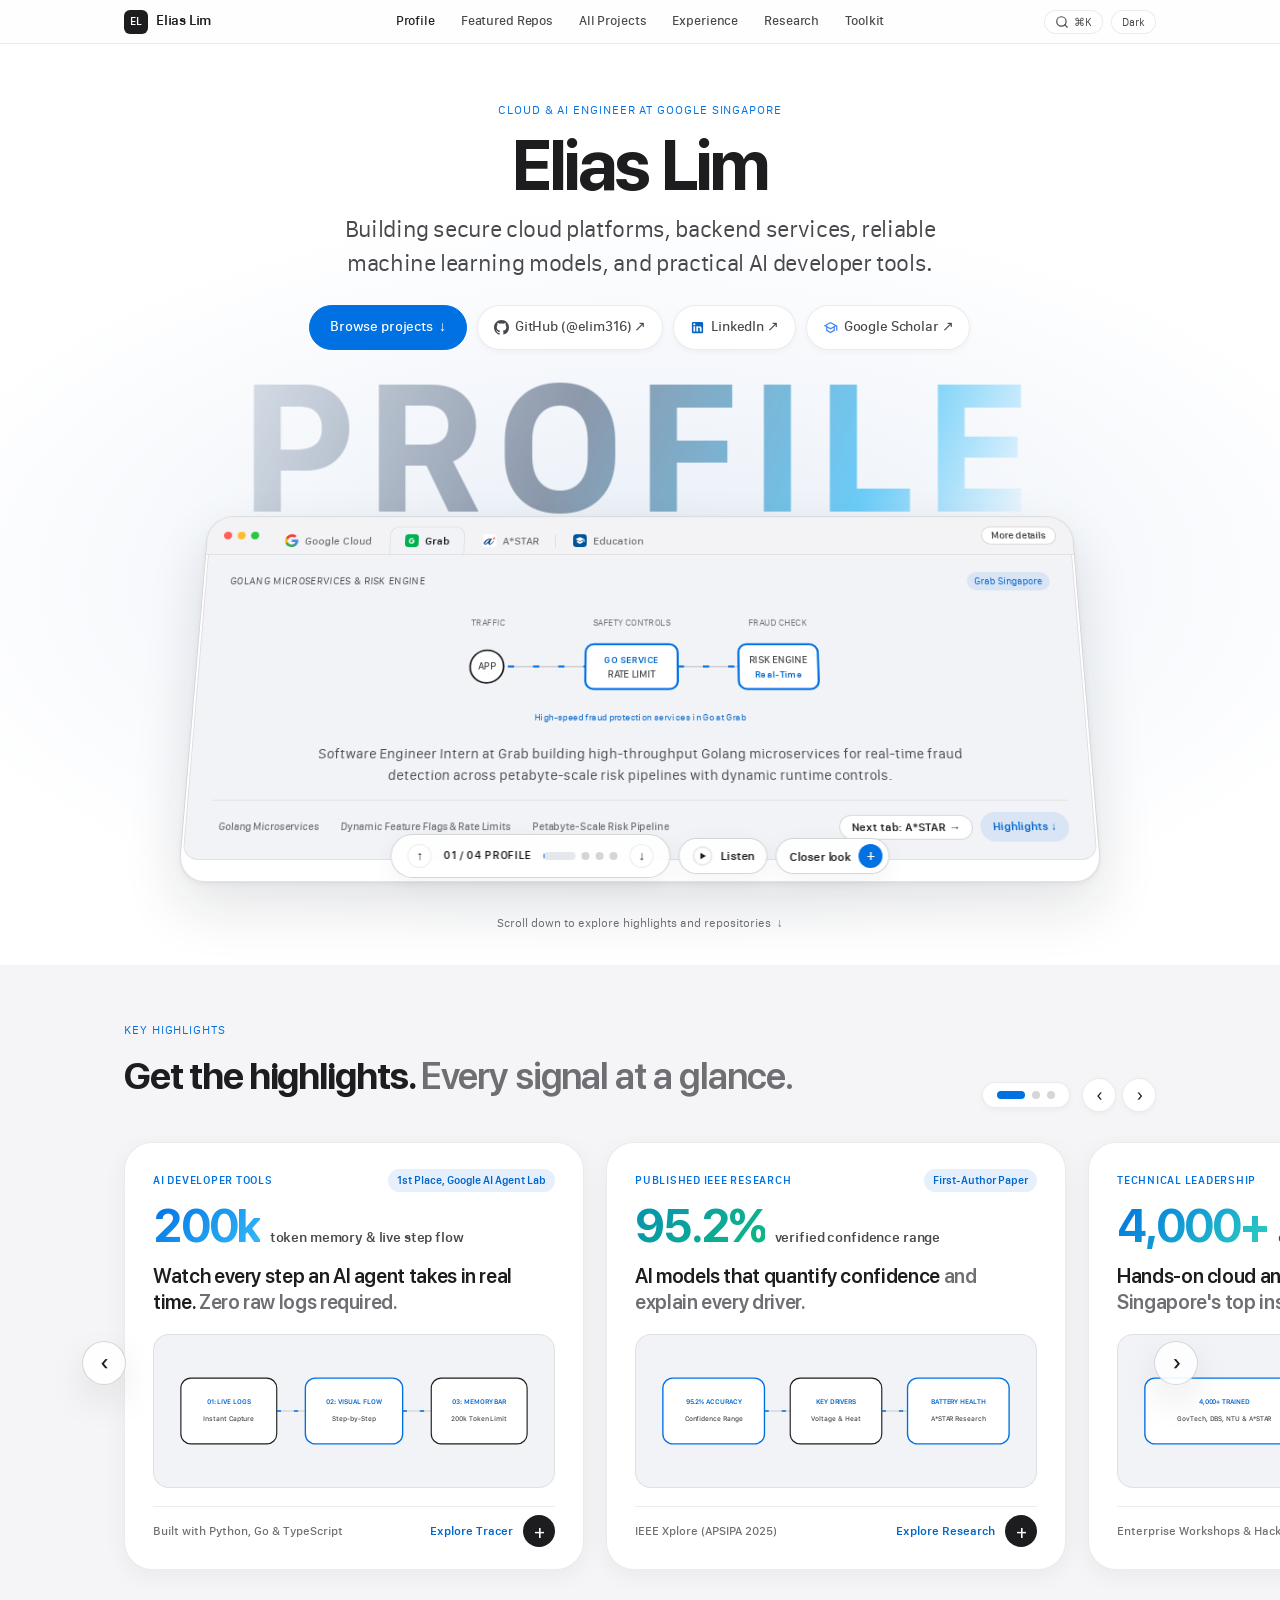
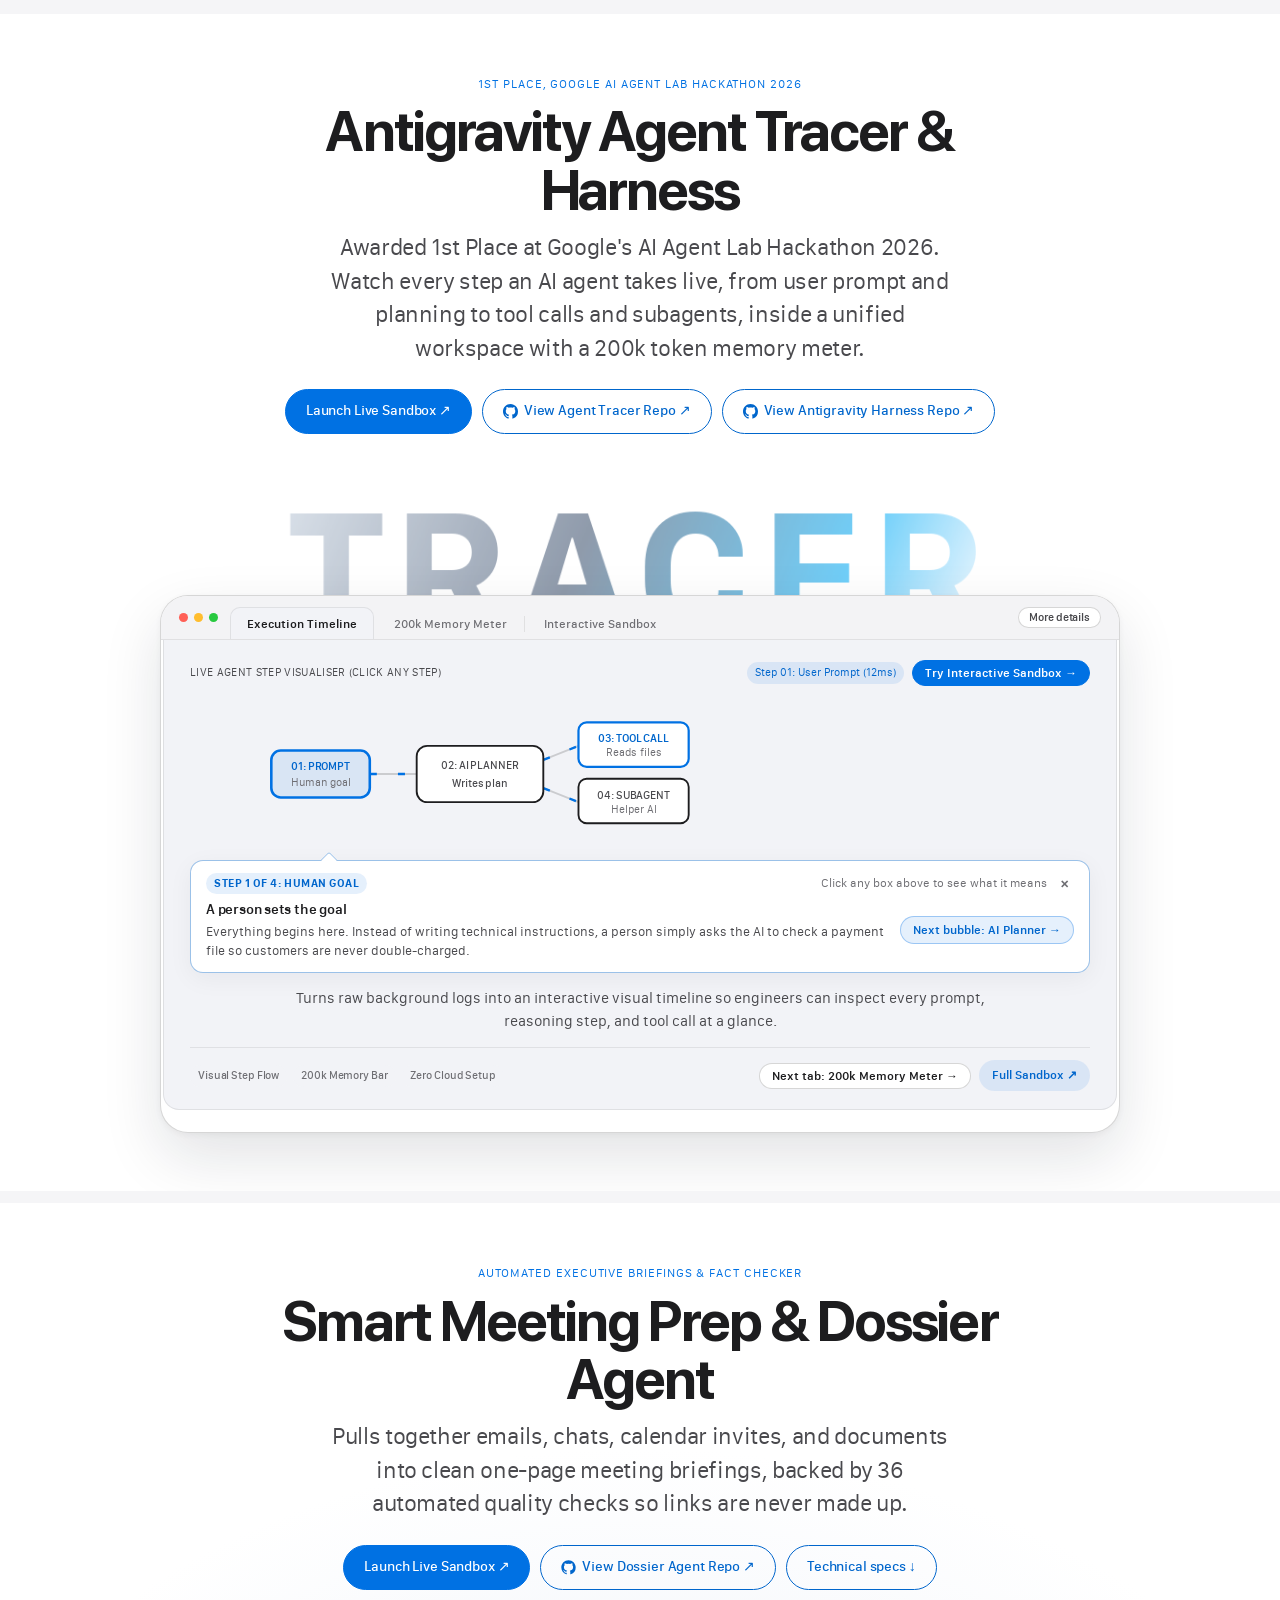
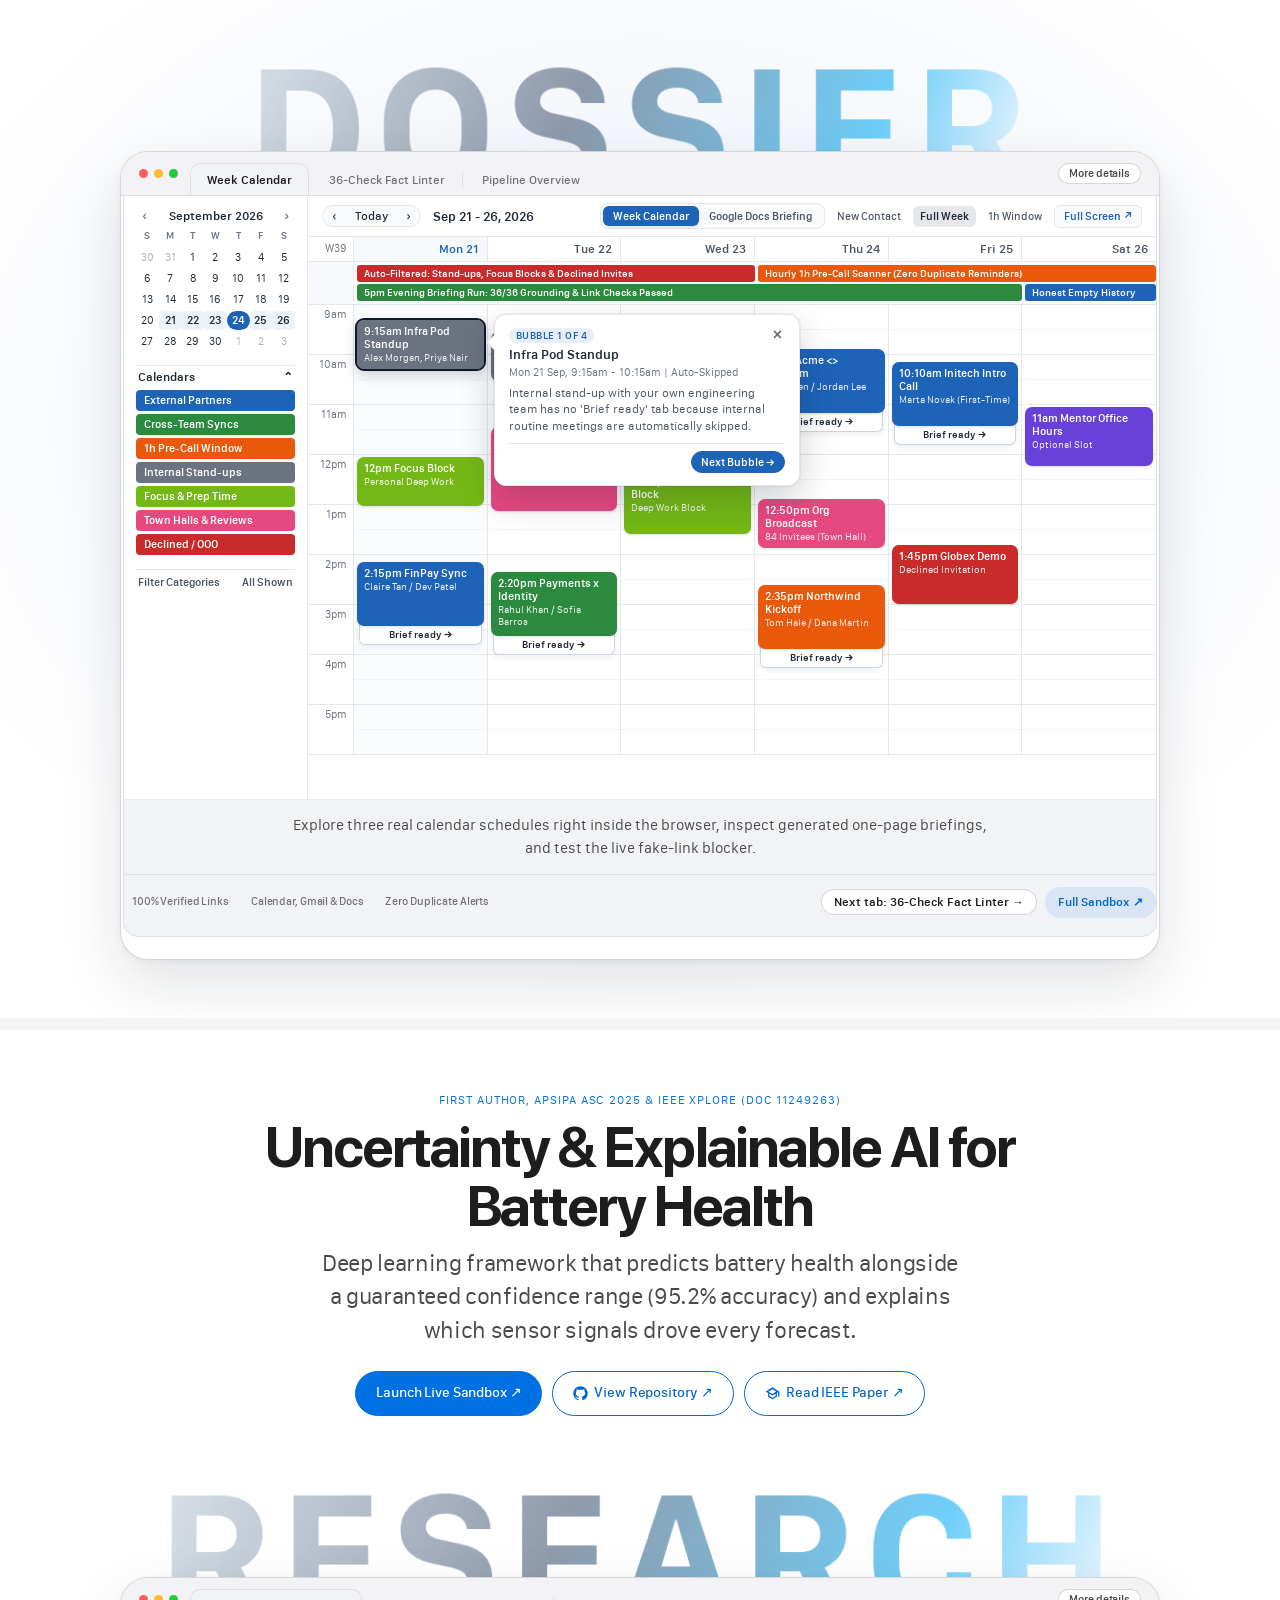
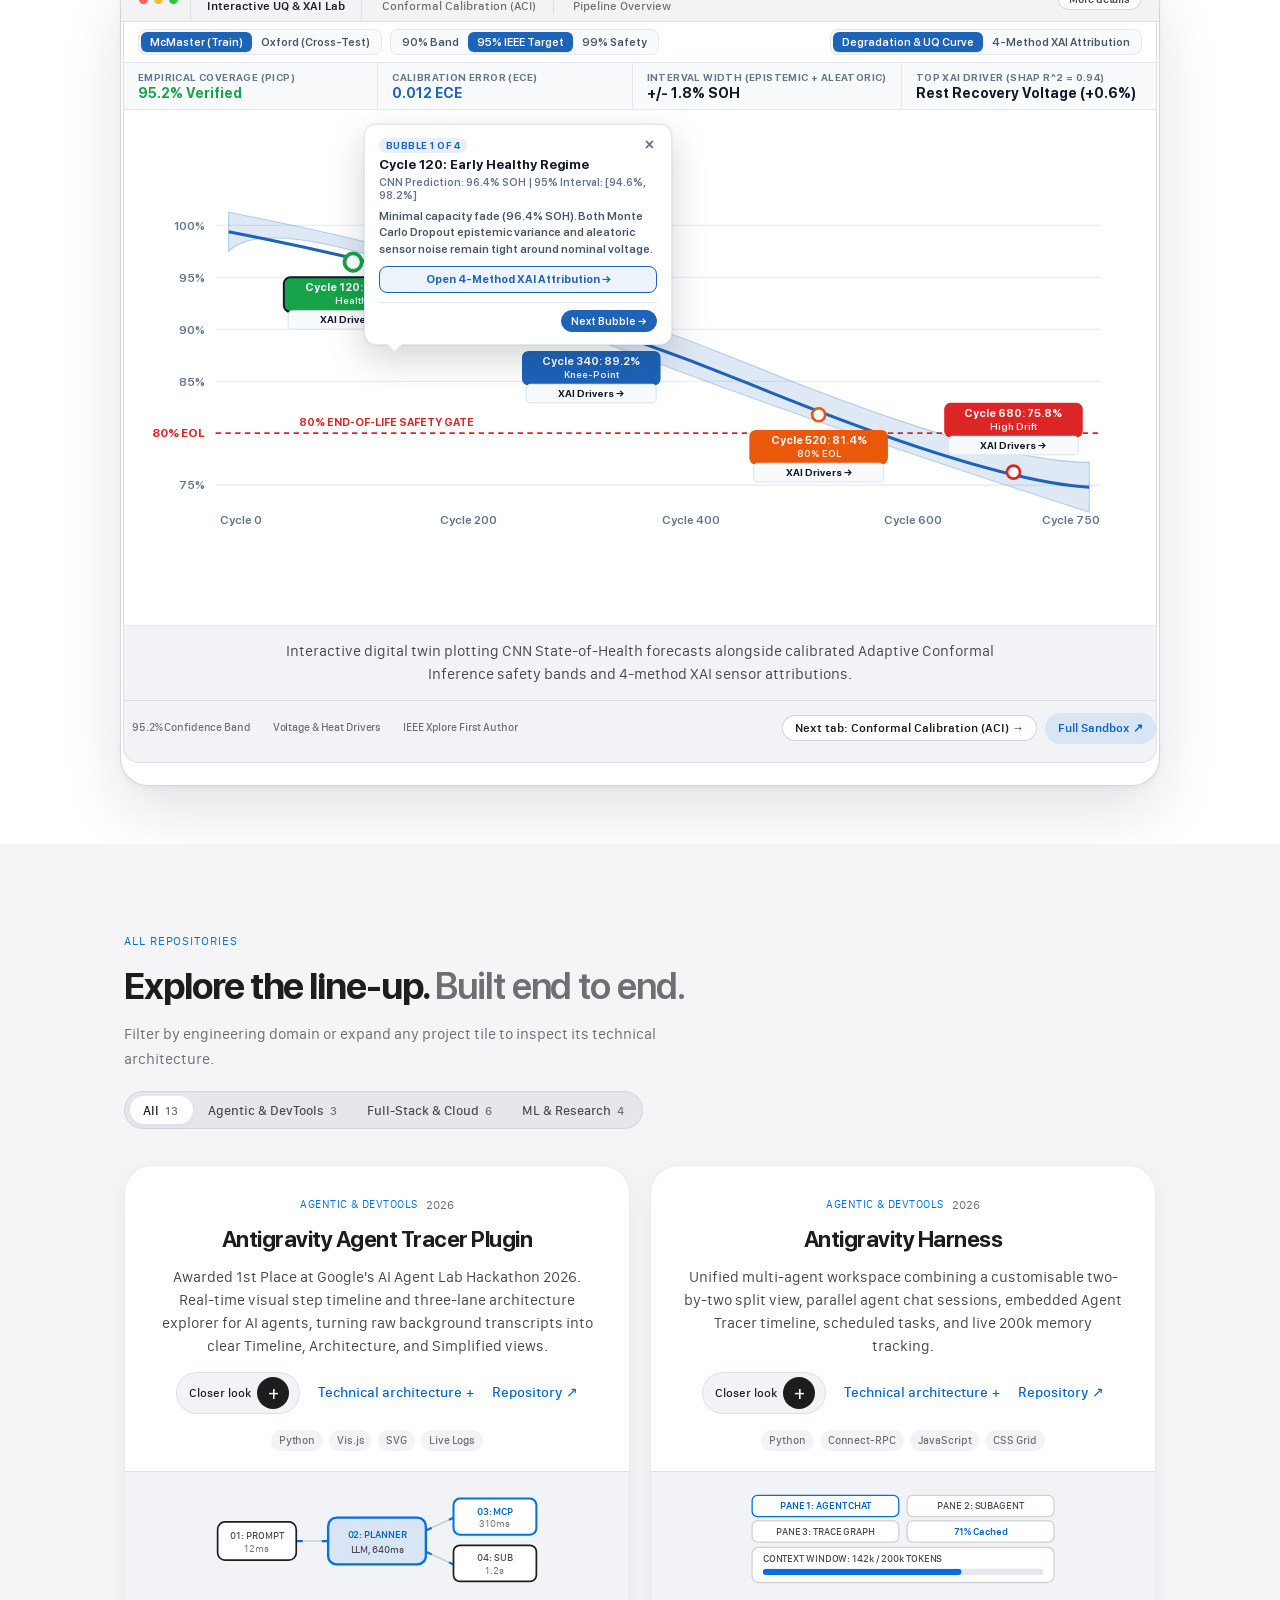
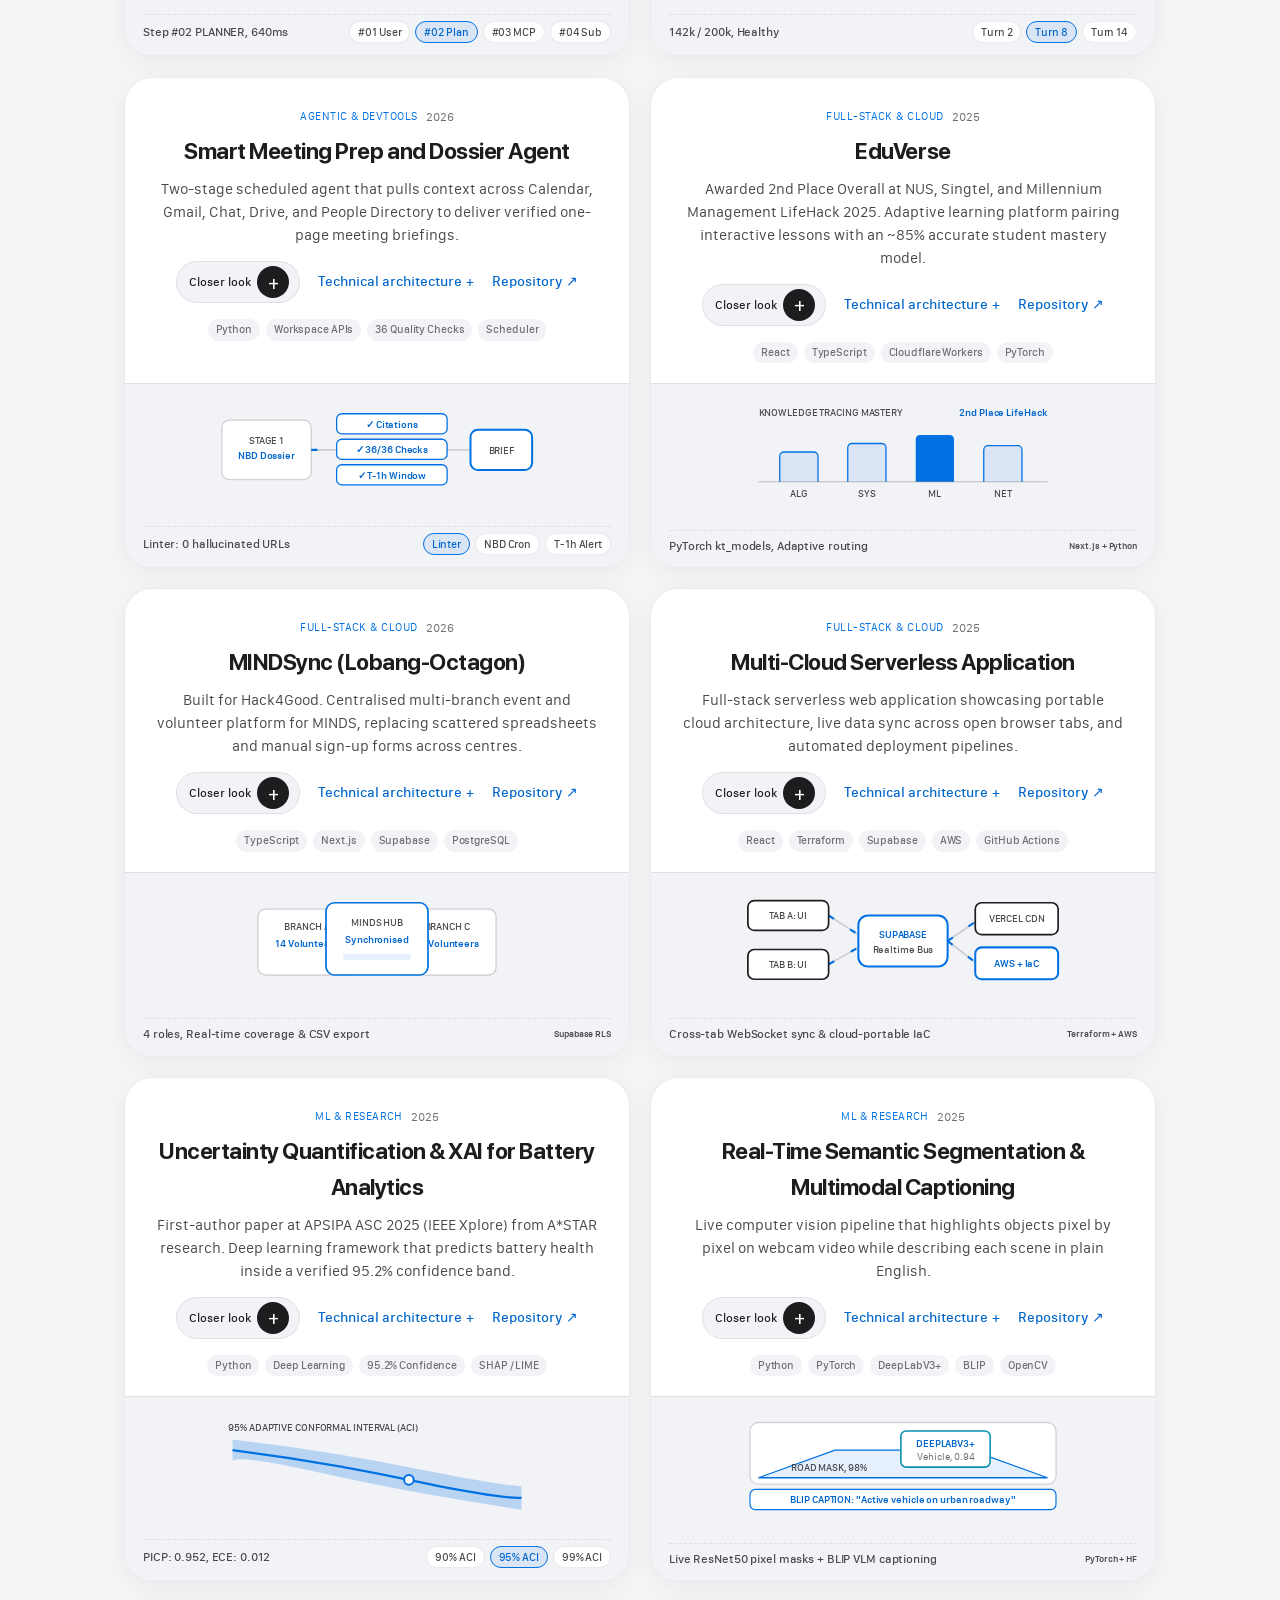
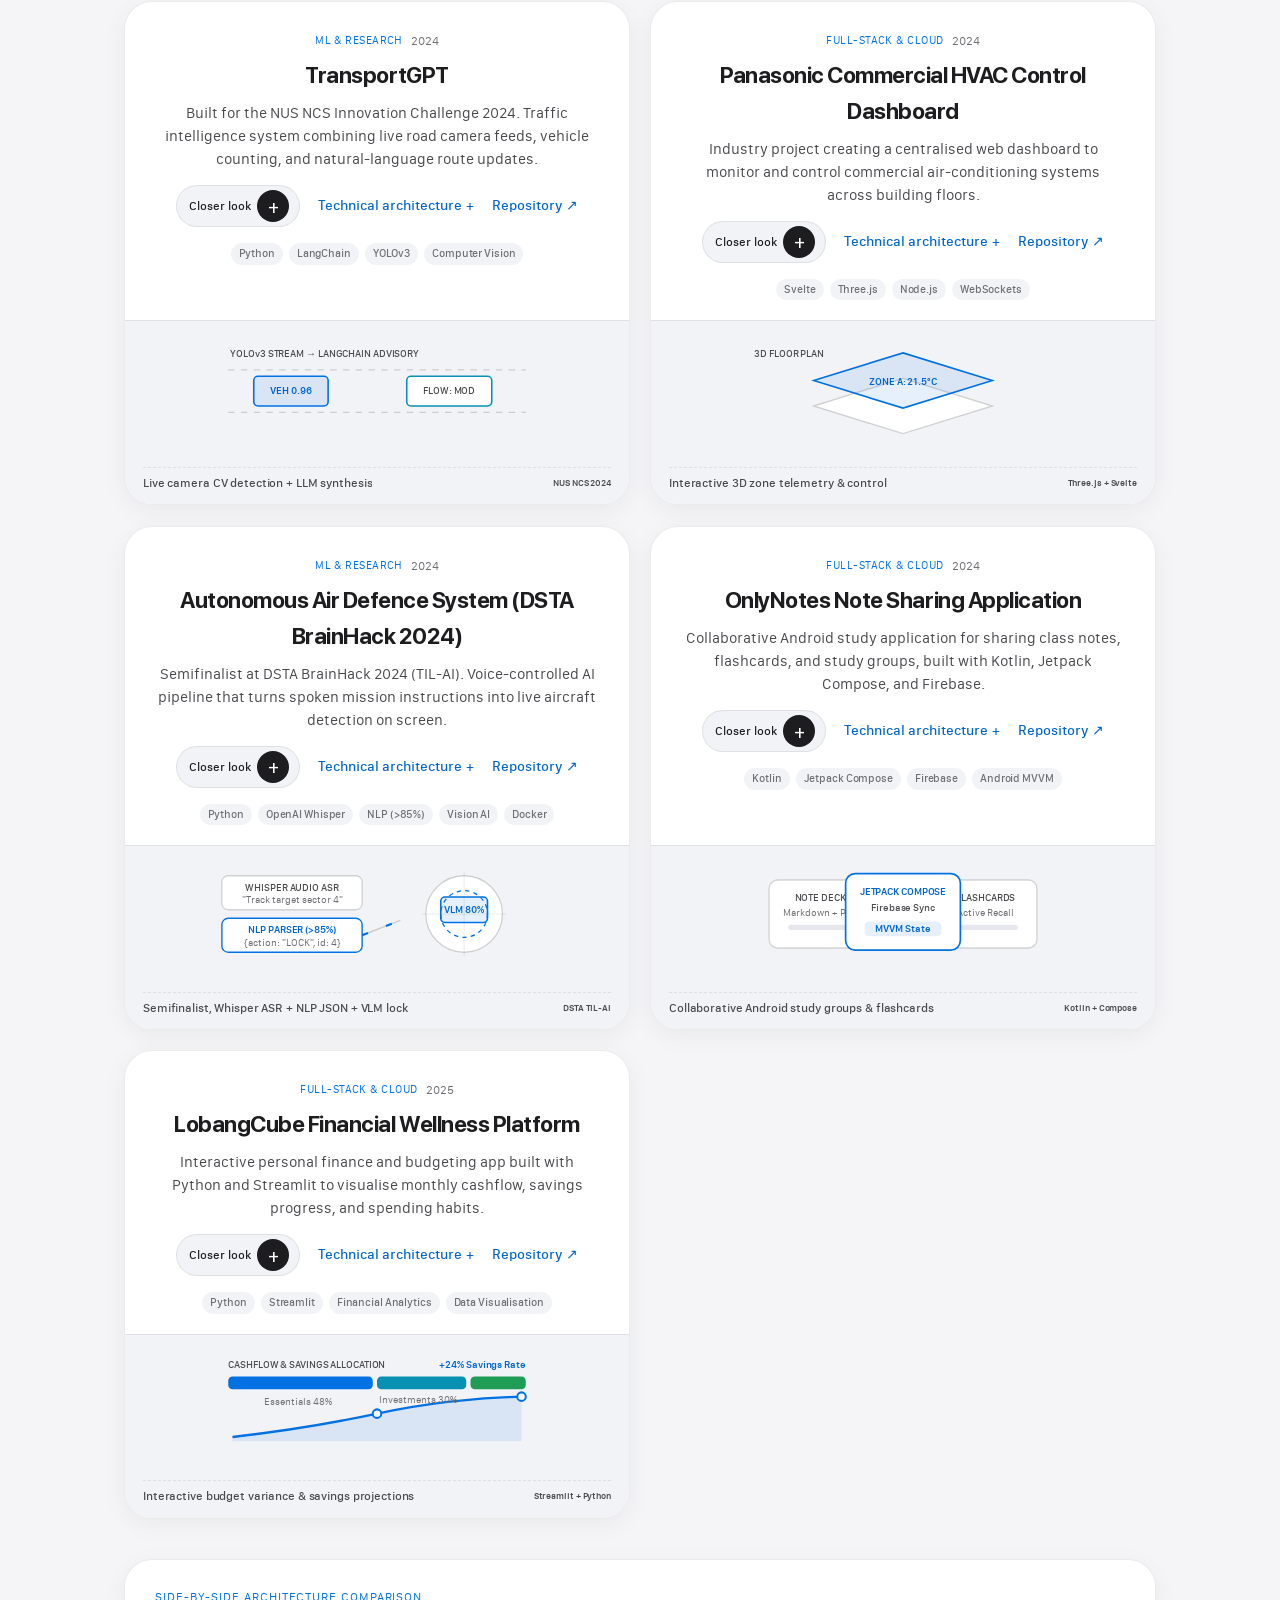
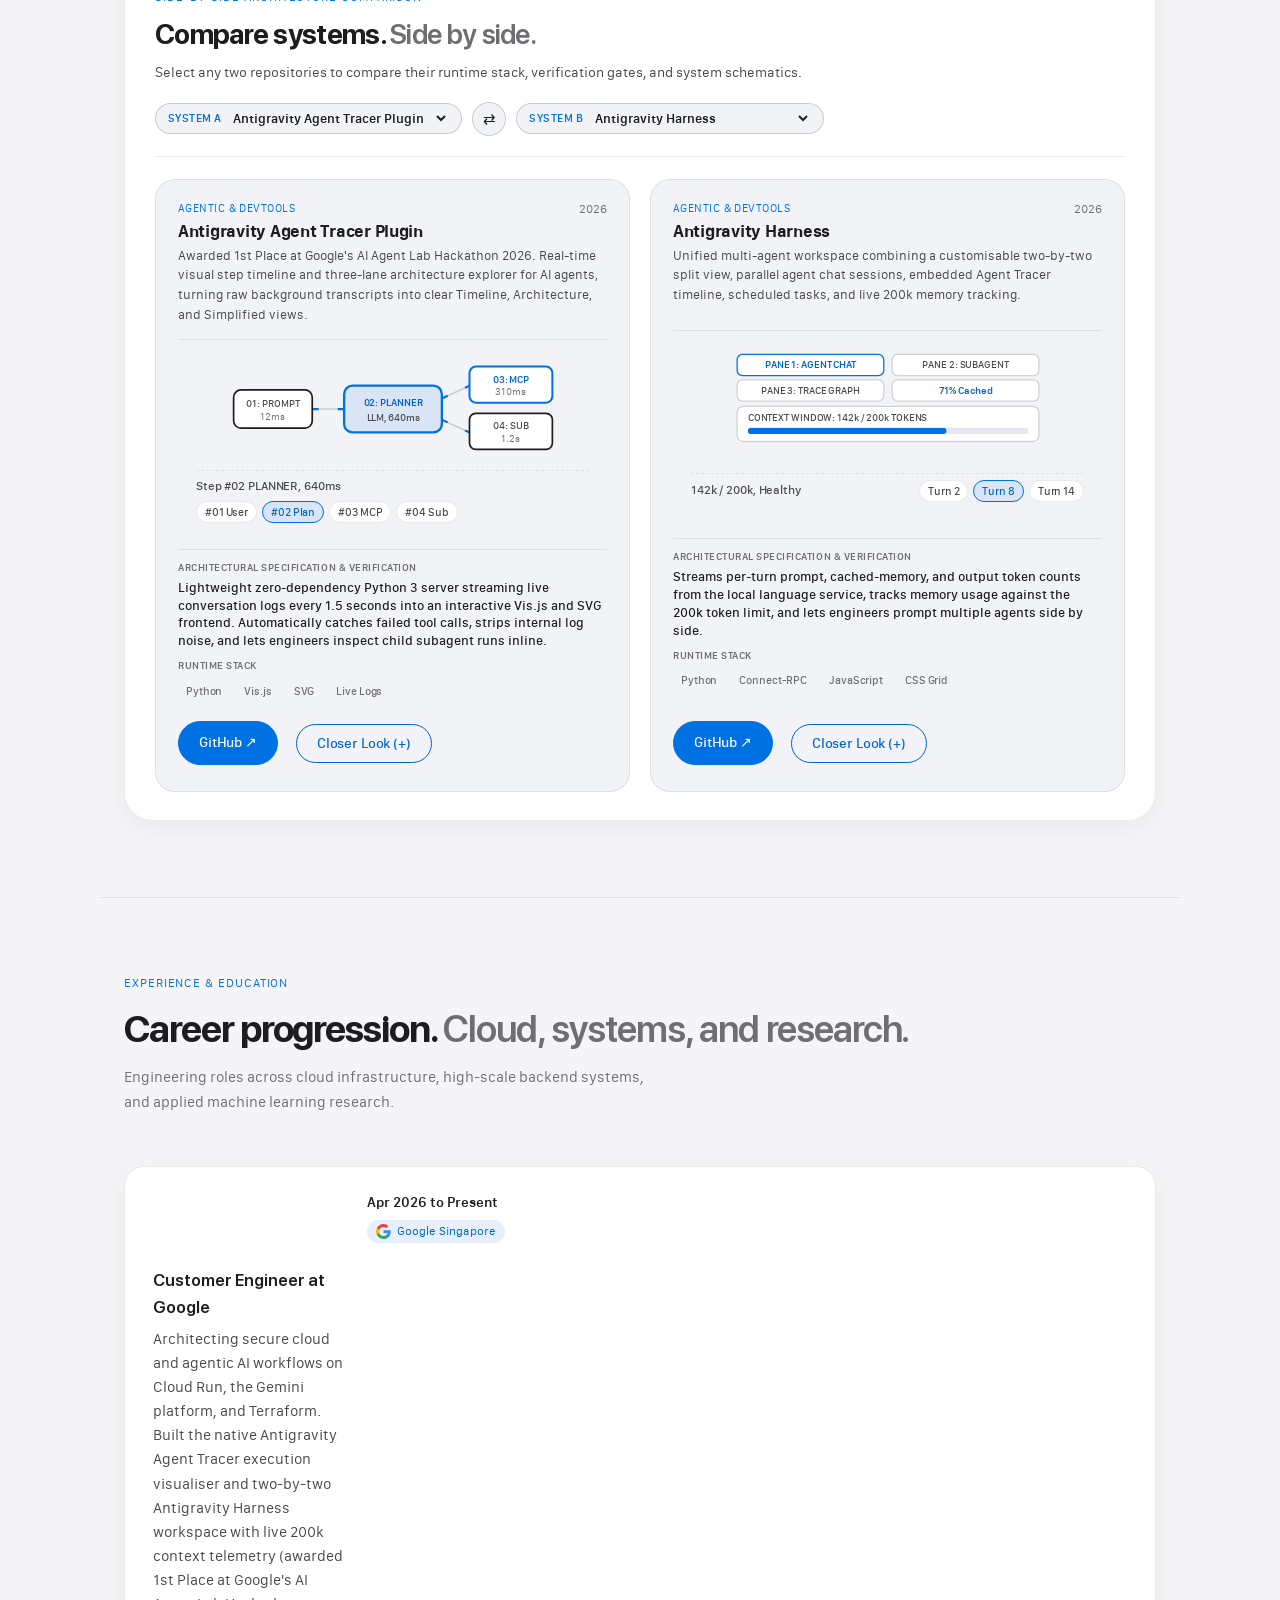
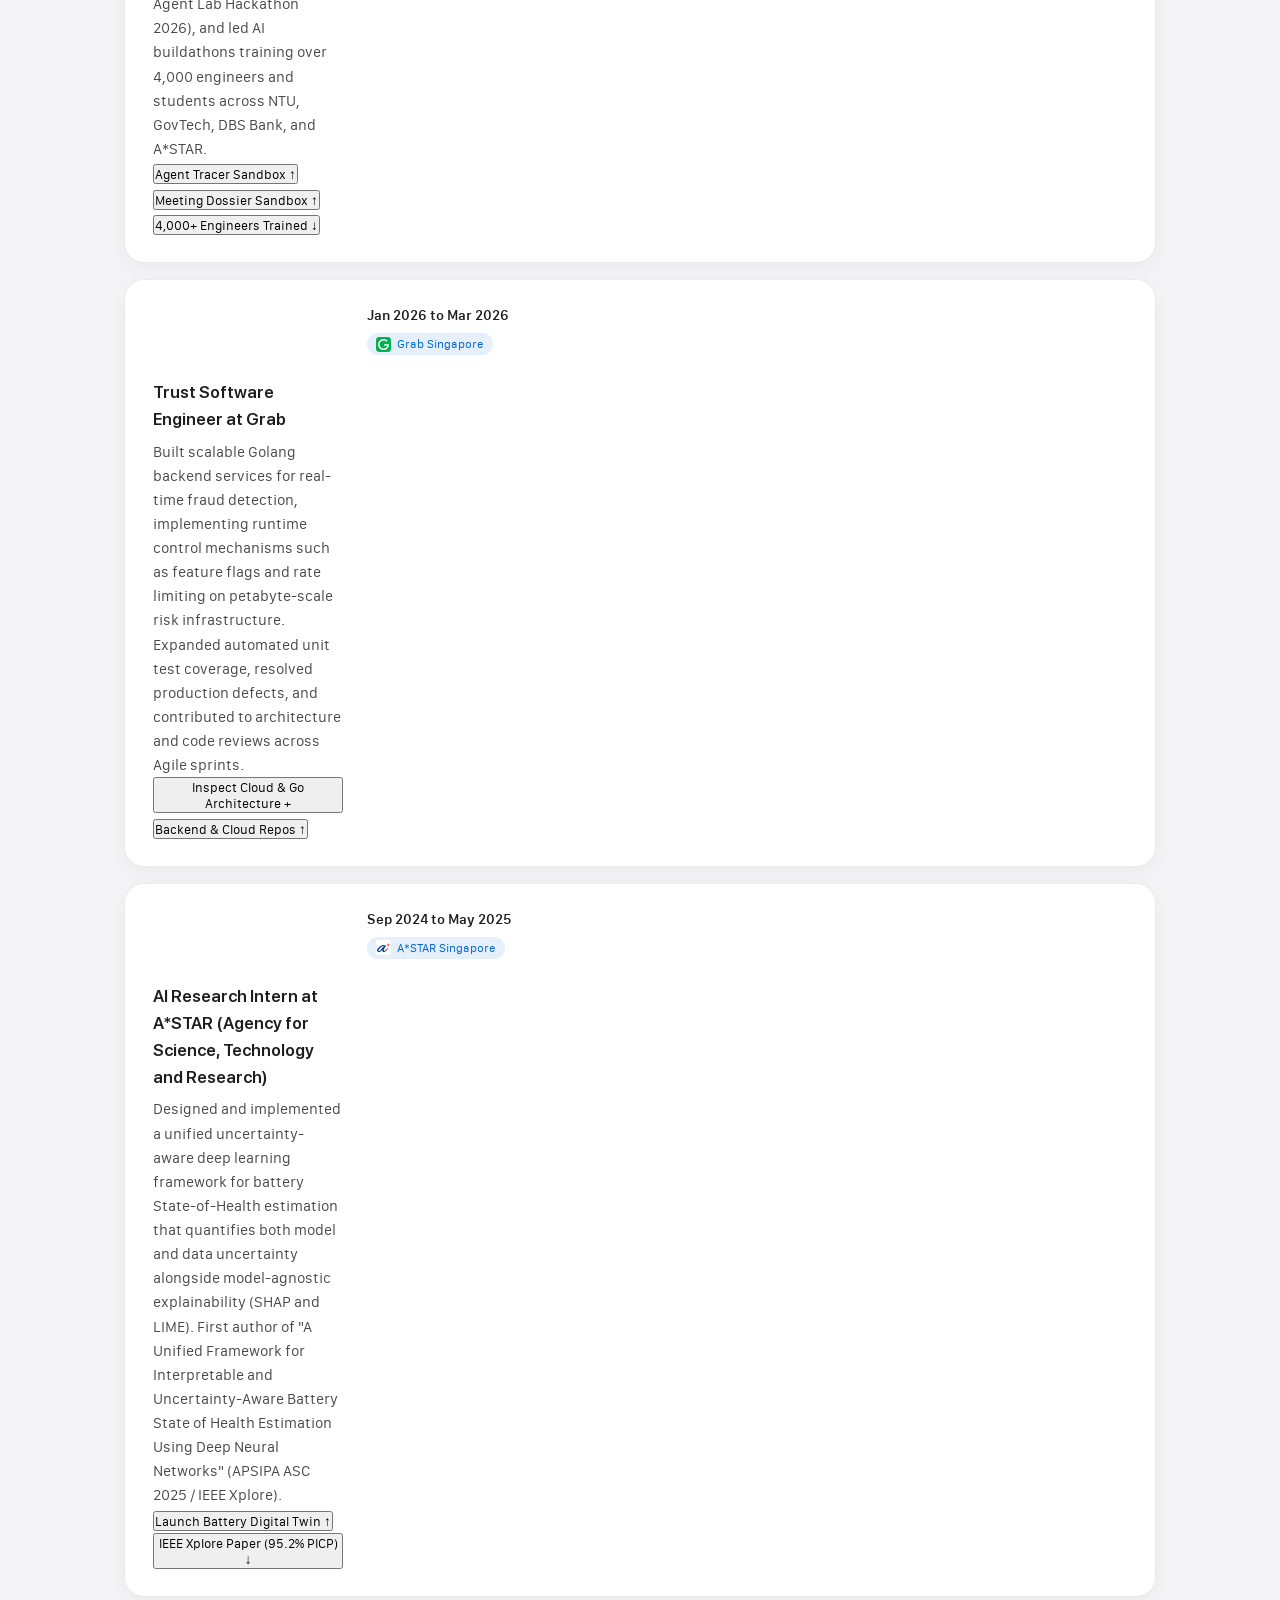
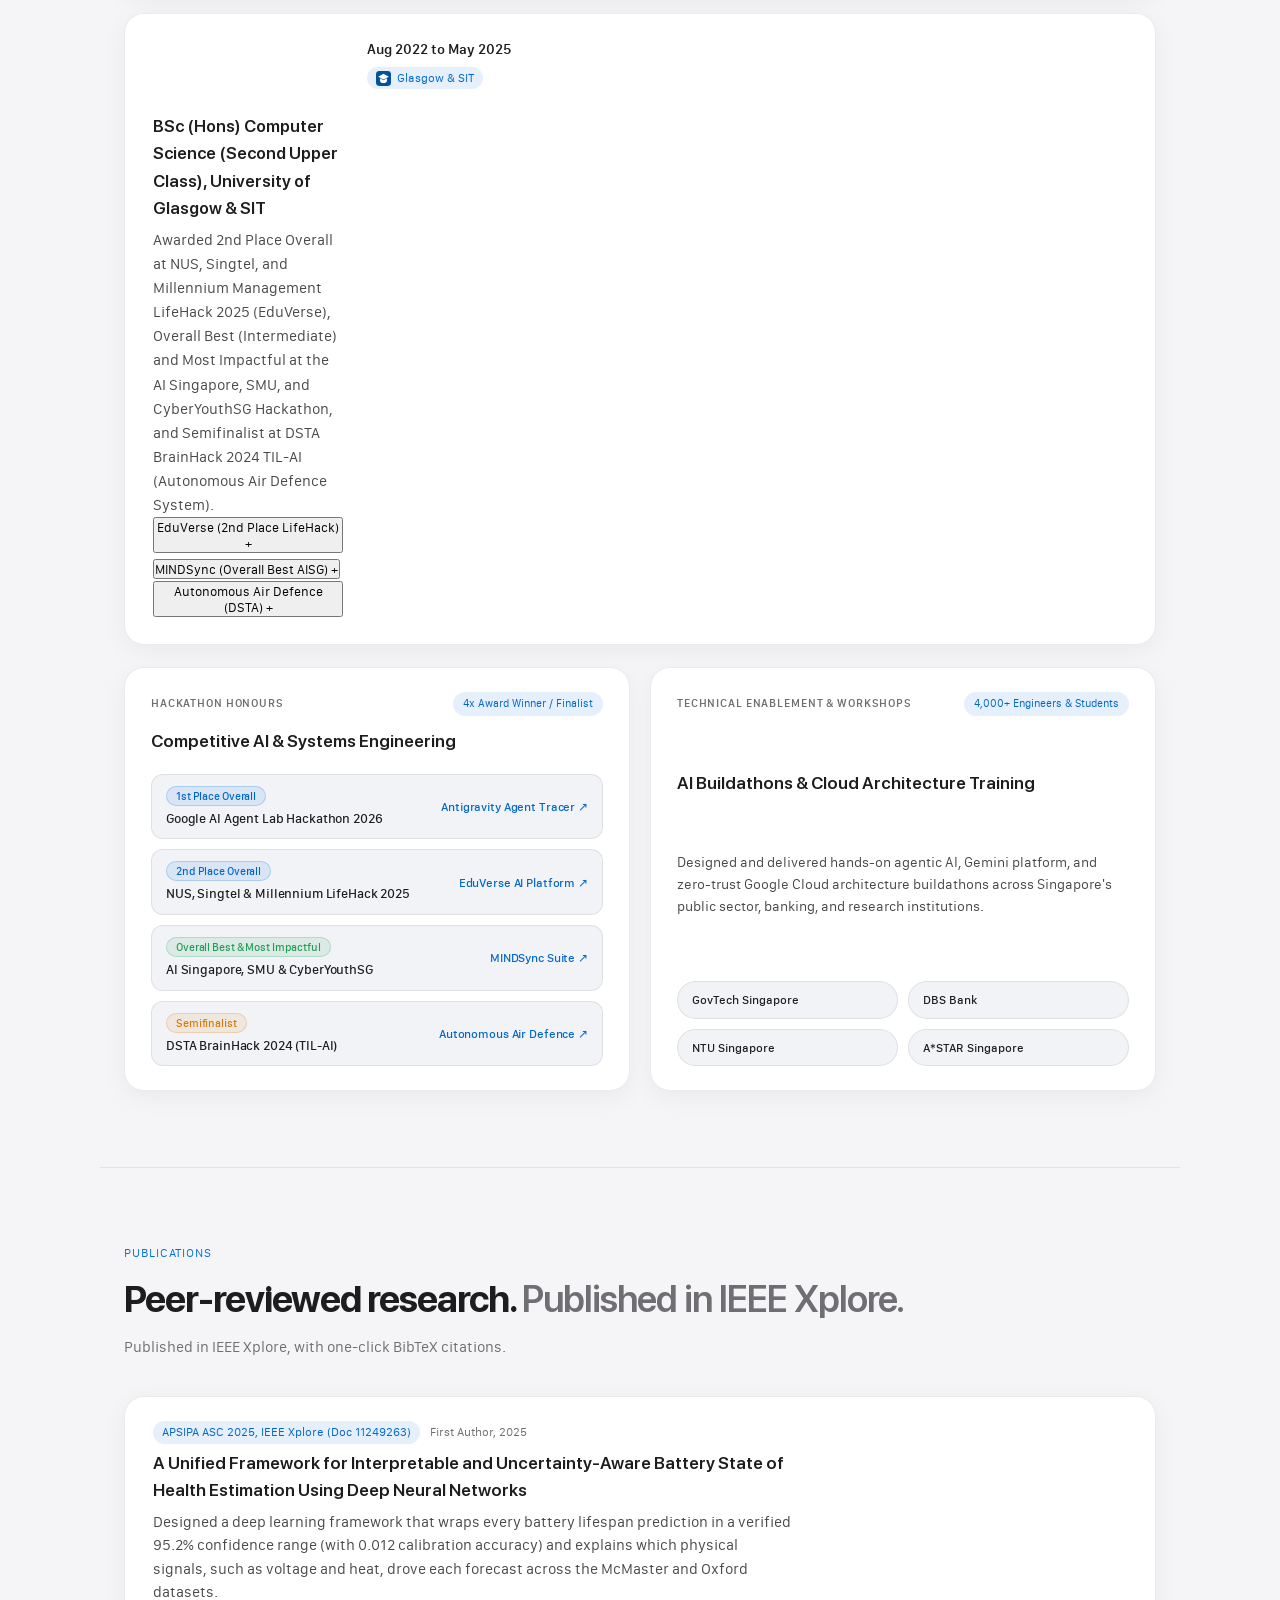
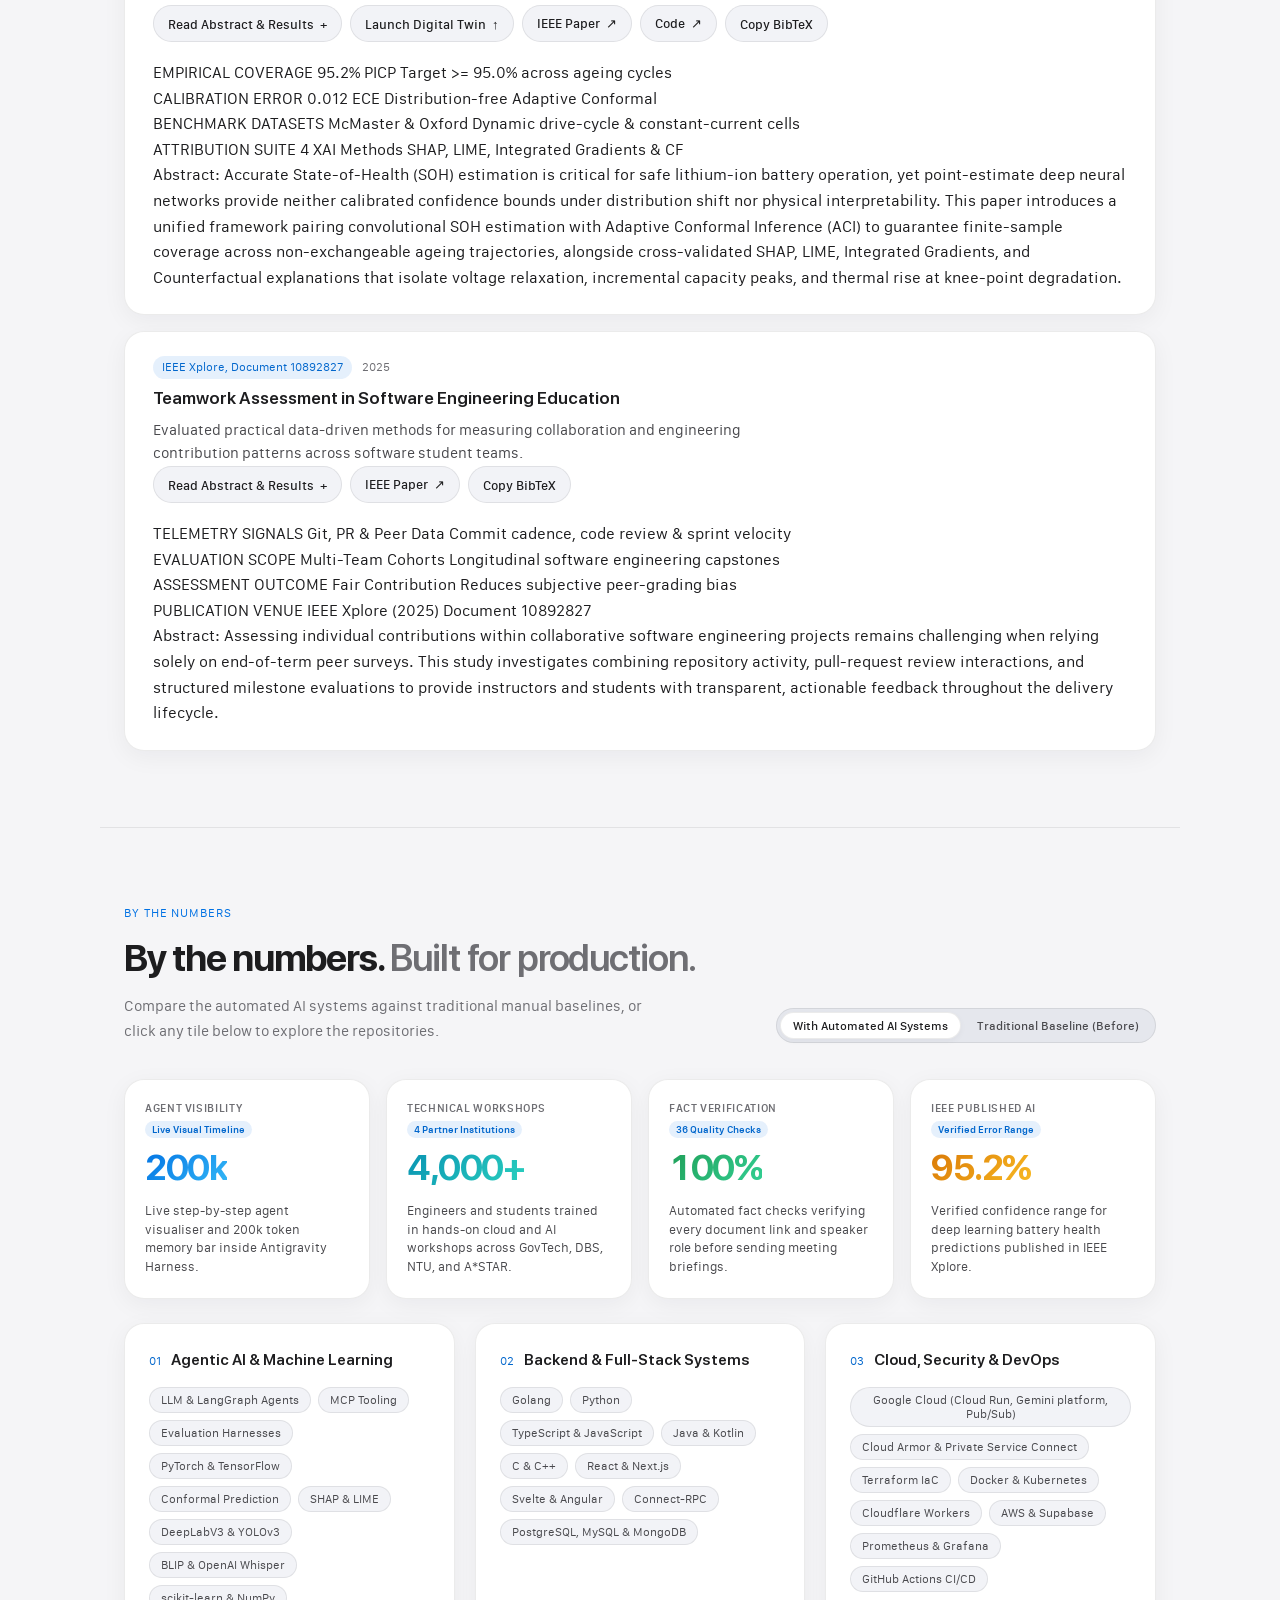
==== commit 0556cccd: "Remove second subnav and ship 6 UI refinements (index.html)" ====
--- a/index.html
+++ b/index.html
@@ -25,7 +25,7 @@
   />
   <meta property="og:url" content="https://elim316.github.io/" />
   <meta property="og:locale" content="en_GB" />
-  <meta property="og:image" content="https://elim316.github.io/og-image.png?v=20261023-59" />
+  <meta property="og:image" content="https://elim316.github.io/og-image.png?v=20261023-60" />
   <meta property="og:image:width" content="1200" />
   <meta property="og:image:height" content="630" />
 
@@ -36,7 +36,7 @@
     name="twitter:description"
     content="Engineering portfolio of Elias Lim. Agentic AI systems, cloud architecture, and machine learning research."
   />
-  <meta name="twitter:image" content="https://elim316.github.io/og-image.png?v=20261023-59" />
+  <meta name="twitter:image" content="https://elim316.github.io/og-image.png?v=20261023-60" />
 
   <!-- JSON-LD Structured Data (no email address) -->
   <script type="application/ld+json">
@@ -63,10 +63,10 @@
   }
   </script>
 
-  <link rel="icon" type="image/svg+xml" href="favicon.svg?v=20261023-59" />
+  <link rel="icon" type="image/svg+xml" href="favicon.svg?v=20261023-60" />
   <link rel="preload" href="fonts/SFProDisplay-Semibold.woff2" as="font" type="font/woff2" crossorigin />
   <link rel="preload" href="fonts/SFProText-Regular.woff2" as="font" type="font/woff2" crossorigin />
-  <link rel="stylesheet" href="styles.css?v=20261023-59" />
+  <link rel="stylesheet" href="styles.css?v=20261023-60" />
 </head>
 <body>
   <!-- Frosted Global Navigation Bar -->
@@ -111,19 +111,6 @@
       </div>
     </div>
   </header>
-
-  <!-- Apple Two-Tier Sticky Product Sub-Navigation Bar (ac-localnav) -->
-  <div class="apple-localnav" id="apple-localnav" role="navigation" aria-label="Section sub-navigation">
-    <div class="localnav-inner">
-      <a href="#top" class="localnav-title" id="localnav-active-title">Profile</a>
-      <div class="localnav-chapters" id="localnav-chapters" role="menubar" aria-label="Section subheadings">
-        <a href="#about-google" class="localnav-link active" data-localnav-item="about-google">Google Cloud</a>
-        <a href="#about-grab" class="localnav-link" data-localnav-item="about-grab">Grab</a>
-        <a href="#about-astar" class="localnav-link" data-localnav-item="about-astar">A*STAR</a>
-        <a href="#about-beyond" class="localnav-link" data-localnav-item="about-beyond">Education</a>
-      </div>
-    </div>
-  </div>
 
   <main id="top">
     <!-- ======================================================================
@@ -964,7 +951,7 @@
                     <iframe
                       id="tracer-embedded-iframe"
                       class="tracer-sandbox-frame"
-                      data-src="sandbox/agent-tracer/index.html?embed=1&amp;v=20261023-59"
+                      data-src="sandbox/agent-tracer/index.html?embed=1&amp;v=20261023-60"
                       title="Interactive Agent Tracer Sandbox"
                     ></iframe>
                   </div>
@@ -1090,8 +1077,8 @@
                     <iframe
                       id="prep-embedded-iframe"
                       class="tracer-sandbox-frame"
-                      src="sandbox/meeting-prep/index.html?embed=1&amp;v=20261023-59"
-                      data-src="sandbox/meeting-prep/index.html?embed=1&amp;v=20261023-59"
+                      src="sandbox/meeting-prep/index.html?embed=1&amp;v=20261023-60"
+                      data-src="sandbox/meeting-prep/index.html?embed=1&amp;v=20261023-60"
                       title="Interactive Meeting Prep Week Calendar"
                     ></iframe>
                   </div>
@@ -1282,8 +1269,8 @@
                     <iframe
                       id="uq-embedded-iframe"
                       class="tracer-sandbox-frame"
-                      src="sandbox/uq-battery/index.html?embed=1&amp;v=20261023-59"
-                      data-src="sandbox/uq-battery/index.html?embed=1&amp;v=20261023-59"
+                      src="sandbox/uq-battery/index.html?embed=1&amp;v=20261023-60"
+                      data-src="sandbox/uq-battery/index.html?embed=1&amp;v=20261023-60"
                       title="Interactive Battery UQ and XAI Digital Twin"
                     ></iframe>
                   </div>
@@ -1477,8 +1464,13 @@
         </div>
       </div>
 
-      <div class="timeline-list">
-        <div class="timeline-item reveal-on-scroll" id="milestone-gcloud">
+      <div class="timeline-list" id="timeline-list">
+        <div class="timeline-spine" aria-hidden="true">
+          <div class="timeline-spine-fill" id="timeline-spine-fill"></div>
+        </div>
+
+        <div class="timeline-item reveal-on-scroll is-lit" id="milestone-gcloud">
+          <span class="timeline-node-dot" aria-hidden="true"></span>
           <div class="timeline-meta">
             <span class="timeline-year">Apr 2026 to Present</span>
             <span class="timeline-tag">
@@ -1496,10 +1488,22 @@
             <p class="timeline-desc">
               Architecting secure cloud and agentic AI workflows on Cloud Run, the Gemini platform, and Terraform. Built the native Antigravity Agent Tracer execution visualiser and two-by-two Antigravity Harness workspace with live 200k context telemetry (awarded 1st Place at Google's AI Agent Lab Hackathon 2026), and led AI buildathons training over 4,000 engineers and students across NTU, GovTech, DBS Bank, and A*STAR.
             </p>
+            <div class="timeline-proof-row" aria-label="Google Singapore related systems">
+              <button type="button" class="timeline-proof-pill" data-bento-target="#showcase-agent-tracer">
+                <span>Agent Tracer Sandbox &#8593;</span>
+              </button>
+              <button type="button" class="timeline-proof-pill" data-bento-target="#showcase-meeting-prep">
+                <span>Meeting Dossier Sandbox &#8593;</span>
+              </button>
+              <button type="button" class="timeline-proof-pill" data-bento-target="#leadership-strip">
+                <span>4,000+ Engineers Trained &#8595;</span>
+              </button>
+            </div>
           </div>
         </div>
 
         <div class="timeline-item reveal-on-scroll" id="milestone-grab">
+          <span class="timeline-node-dot" aria-hidden="true"></span>
           <div class="timeline-meta">
             <span class="timeline-year">Jan 2026 to Mar 2026</span>
             <span class="timeline-tag">
@@ -1512,10 +1516,19 @@
             <p class="timeline-desc">
               Built scalable Golang backend services for real-time fraud detection, implementing runtime control mechanisms such as feature flags and rate limiting on petabyte-scale risk infrastructure. Expanded automated unit test coverage, resolved production defects, and contributed to architecture and code reviews across Agile sprints.
             </p>
+            <div class="timeline-proof-row" aria-label="Grab Singapore related systems">
+              <button type="button" class="timeline-proof-pill" data-bento-target="#inspect-multicloud-serverless">
+                <span>Inspect Cloud &amp; Go Architecture +</span>
+              </button>
+              <button type="button" class="timeline-proof-pill" data-bento-target="#projects-fullstack">
+                <span>Backend &amp; Cloud Repos &#8593;</span>
+              </button>
+            </div>
           </div>
         </div>
 
         <div class="timeline-item reveal-on-scroll" id="milestone-astar">
+          <span class="timeline-node-dot" aria-hidden="true"></span>
           <div class="timeline-meta">
             <span class="timeline-year">Sep 2024 to May 2025</span>
             <span class="timeline-tag">
@@ -1528,10 +1541,19 @@
             <p class="timeline-desc">
               Designed and implemented a unified uncertainty-aware deep learning framework for battery State-of-Health estimation that quantifies both model and data uncertainty alongside model-agnostic explainability (SHAP and LIME). First author of "A Unified Framework for Interpretable and Uncertainty-Aware Battery State of Health Estimation Using Deep Neural Networks" (APSIPA ASC 2025 / IEEE Xplore).
             </p>
+            <div class="timeline-proof-row" aria-label="A*STAR Singapore related research">
+              <button type="button" class="timeline-proof-pill" data-bento-target="#showcase-uq-xai">
+                <span>Launch Battery Digital Twin &#8593;</span>
+              </button>
+              <button type="button" class="timeline-proof-pill" data-bento-target="#pub-battery-xai">
+                <span>IEEE Xplore Paper (95.2% PICP) &#8595;</span>
+              </button>
+            </div>
           </div>
         </div>
 
         <div class="timeline-item reveal-on-scroll" id="milestone-education">
+          <span class="timeline-node-dot" aria-hidden="true"></span>
           <div class="timeline-meta">
             <span class="timeline-year">Aug 2022 to May 2025</span>
             <span class="timeline-tag">
@@ -1544,6 +1566,17 @@
             <p class="timeline-desc">
               Awarded 2nd Place Overall at NUS, Singtel, and Millennium Management LifeHack 2025 (EduVerse), Overall Best (Intermediate) and Most Impactful at the AI Singapore, SMU, and CyberYouthSG Hackathon, and Semifinalist at DSTA BrainHack 2024 TIL-AI (Autonomous Air Defence System).
             </p>
+            <div class="timeline-proof-row" aria-label="University & Hackathon systems">
+              <button type="button" class="timeline-proof-pill" data-bento-target="#inspect-eduverse">
+                <span>EduVerse (2nd Place LifeHack) +</span>
+              </button>
+              <button type="button" class="timeline-proof-pill" data-bento-target="#inspect-mindsync">
+                <span>MINDSync (Overall Best AISG) +</span>
+              </button>
+              <button type="button" class="timeline-proof-pill" data-bento-target="#inspect-operation-guardian">
+                <span>Autonomous Air Defence (DSTA) +</span>
+              </button>
+            </div>
           </div>
         </div>
       </div>
@@ -1629,82 +1662,176 @@
 
       <div class="pub-list">
         <article class="pub-card reveal-on-scroll" id="pub-battery-xai">
-          <div class="pub-info">
-            <div class="pub-meta-row">
-              <span class="pub-venue">APSIPA ASC 2025, IEEE Xplore (Doc 11249263)</span>
-              <span class="pub-year">First Author, 2025</span>
+          <div class="pub-card-top-row">
+            <div class="pub-info">
+              <div class="pub-meta-row">
+                <span class="pub-venue">APSIPA ASC 2025, IEEE Xplore (Doc 11249263)</span>
+                <span class="pub-year">First Author, 2025</span>
+              </div>
+              <h3 class="pub-title">
+                A Unified Framework for Interpretable and Uncertainty-Aware Battery State of Health Estimation Using Deep Neural Networks
+              </h3>
+              <p class="pub-desc">
+                Designed a deep learning framework that wraps every battery lifespan prediction in a verified 95.2% confidence range (with 0.012 calibration accuracy) and explains which physical signals, such as voltage and heat, drove each forecast across the McMaster and Oxford datasets.
+              </p>
             </div>
-            <h3 class="pub-title">
-              A Unified Framework for Interpretable and Uncertainty-Aware Battery State of Health Estimation Using Deep Neural Networks
-            </h3>
-            <p class="pub-desc">
-              Designed a deep learning framework that wraps every battery lifespan prediction in a verified 95.2% confidence range (with 0.012 calibration accuracy) and explains which physical signals, such as voltage and heat, drove each forecast across the McMaster and Oxford datasets.
-            </p>
-          </div>
-          <div class="pub-actions">
-            <a
-              href="https://ieeexplore.ieee.org/document/11249263"
-              target="_blank"
-              rel="noopener noreferrer"
-              class="tactile-btn small"
-              id="pub-link-11249263"
-            >
-              <span>IEEE Paper</span>
-              <span class="arrow-glyph" aria-hidden="true">&#8599;</span>
-            </a>
-            <a
-              href="https://github.com/elim316/UQ-XAI-battery-analytics"
-              target="_blank"
-              rel="noopener noreferrer"
-              class="tactile-btn small"
-              id="pub-repo-11249263"
-            >
-              <span>Code</span>
-              <span class="arrow-glyph" aria-hidden="true">&#8599;</span>
-            </a>
-            <button
-              type="button"
-              class="tactile-btn small bibtex-btn"
-              id="bibtex-btn-11249263"
-              data-doc-id="11249263"
-            >
-              <span class="bibtex-label">Copy BibTeX</span>
-            </button>
+            <div class="pub-actions">
+              <button
+                type="button"
+                class="tactile-btn small pub-abstract-btn"
+                data-pub-drawer="pub-drawer-11249263"
+                aria-expanded="false"
+              >
+                <span class="pub-abstract-label">Read Abstract &amp; Results</span>
+                <span class="pub-abstract-chevron" aria-hidden="true">+</span>
+              </button>
+              <button
+                type="button"
+                class="tactile-btn small"
+                data-bento-target="#showcase-uq-xai"
+              >
+                <span>Launch Digital Twin</span>
+                <span class="arrow-glyph" aria-hidden="true">&#8593;</span>
+              </button>
+              <a
+                href="https://ieeexplore.ieee.org/document/11249263"
+                target="_blank"
+                rel="noopener noreferrer"
+                class="tactile-btn small"
+                id="pub-link-11249263"
+              >
+                <span>IEEE Paper</span>
+                <span class="arrow-glyph" aria-hidden="true">&#8599;</span>
+              </a>
+              <a
+                href="https://github.com/elim316/UQ-XAI-battery-analytics"
+                target="_blank"
+                rel="noopener noreferrer"
+                class="tactile-btn small"
+                id="pub-repo-11249263"
+              >
+                <span>Code</span>
+                <span class="arrow-glyph" aria-hidden="true">&#8599;</span>
+              </a>
+              <button
+                type="button"
+                class="tactile-btn small bibtex-btn"
+                id="bibtex-btn-11249263"
+                data-doc-id="11249263"
+              >
+                <span class="bibtex-label">Copy BibTeX</span>
+              </button>
+            </div>
+          </div>
+
+          <div class="pub-abstract-drawer" id="pub-drawer-11249263">
+            <div class="pub-abstract-collapse">
+              <div class="pub-abstract-inner">
+                <div class="pub-metrics-grid">
+                  <div class="pub-metric-cell">
+                    <span class="pub-metric-label">EMPIRICAL COVERAGE</span>
+                    <span class="pub-metric-val">95.2% PICP</span>
+                    <span class="pub-metric-sub">Target &gt;= 95.0% across ageing cycles</span>
+                  </div>
+                  <div class="pub-metric-cell">
+                    <span class="pub-metric-label">CALIBRATION ERROR</span>
+                    <span class="pub-metric-val">0.012 ECE</span>
+                    <span class="pub-metric-sub">Distribution-free Adaptive Conformal</span>
+                  </div>
+                  <div class="pub-metric-cell">
+                    <span class="pub-metric-label">BENCHMARK DATASETS</span>
+                    <span class="pub-metric-val">McMaster &amp; Oxford</span>
+                    <span class="pub-metric-sub">Dynamic drive-cycle &amp; constant-current cells</span>
+                  </div>
+                  <div class="pub-metric-cell">
+                    <span class="pub-metric-label">ATTRIBUTION SUITE</span>
+                    <span class="pub-metric-val">4 XAI Methods</span>
+                    <span class="pub-metric-sub">SHAP, LIME, Integrated Gradients &amp; CF</span>
+                  </div>
+                </div>
+                <p class="pub-abstract-text">
+                  Abstract: Accurate State-of-Health (SOH) estimation is critical for safe lithium-ion battery operation, yet point-estimate deep neural networks provide neither calibrated confidence bounds under distribution shift nor physical interpretability. This paper introduces a unified framework pairing convolutional SOH estimation with Adaptive Conformal Inference (ACI) to guarantee finite-sample coverage across non-exchangeable ageing trajectories, alongside cross-validated SHAP, LIME, Integrated Gradients, and Counterfactual explanations that isolate voltage relaxation, incremental capacity peaks, and thermal rise at knee-point degradation.
+                </p>
+              </div>
+            </div>
           </div>
         </article>
 
         <article class="pub-card reveal-on-scroll" id="pub-teamwork-ed">
-          <div class="pub-info">
-            <div class="pub-meta-row">
-              <span class="pub-venue">IEEE Xplore, Document 10892827</span>
-              <span class="pub-year">2025</span>
+          <div class="pub-card-top-row">
+            <div class="pub-info">
+              <div class="pub-meta-row">
+                <span class="pub-venue">IEEE Xplore, Document 10892827</span>
+                <span class="pub-year">2025</span>
+              </div>
+              <h3 class="pub-title">
+                Teamwork Assessment in Software Engineering Education
+              </h3>
+              <p class="pub-desc">
+                Evaluated practical data-driven methods for measuring collaboration and engineering contribution patterns across software student teams.
+              </p>
             </div>
-            <h3 class="pub-title">
-              Teamwork Assessment in Software Engineering Education
-            </h3>
-            <p class="pub-desc">
-              Evaluated practical data-driven methods for measuring collaboration and engineering contribution patterns across software student teams.
-            </p>
-          </div>
-          <div class="pub-actions">
-            <a
-              href="https://ieeexplore.ieee.org/document/10892827"
-              target="_blank"
-              rel="noopener noreferrer"
-              class="tactile-btn small"
-              id="pub-link-10892827"
-            >
-              <span>IEEE Paper</span>
-              <span class="arrow-glyph" aria-hidden="true">&#8599;</span>
-            </a>
-            <button
-              type="button"
-              class="tactile-btn small bibtex-btn"
-              id="bibtex-btn-10892827"
-              data-doc-id="10892827"
-            >
-              <span class="bibtex-label">Copy BibTeX</span>
-            </button>
+            <div class="pub-actions">
+              <button
+                type="button"
+                class="tactile-btn small pub-abstract-btn"
+                data-pub-drawer="pub-drawer-10892827"
+                aria-expanded="false"
+              >
+                <span class="pub-abstract-label">Read Abstract &amp; Results</span>
+                <span class="pub-abstract-chevron" aria-hidden="true">+</span>
+              </button>
+              <a
+                href="https://ieeexplore.ieee.org/document/10892827"
+                target="_blank"
+                rel="noopener noreferrer"
+                class="tactile-btn small"
+                id="pub-link-10892827"
+              >
+                <span>IEEE Paper</span>
+                <span class="arrow-glyph" aria-hidden="true">&#8599;</span>
+              </a>
+              <button
+                type="button"
+                class="tactile-btn small bibtex-btn"
+                id="bibtex-btn-10892827"
+                data-doc-id="10892827"
+              >
+                <span class="bibtex-label">Copy BibTeX</span>
+              </button>
+            </div>
+          </div>
+
+          <div class="pub-abstract-drawer" id="pub-drawer-10892827">
+            <div class="pub-abstract-collapse">
+              <div class="pub-abstract-inner">
+                <div class="pub-metrics-grid">
+                  <div class="pub-metric-cell">
+                    <span class="pub-metric-label">TELEMETRY SIGNALS</span>
+                    <span class="pub-metric-val">Git, PR &amp; Peer Data</span>
+                    <span class="pub-metric-sub">Commit cadence, code review &amp; sprint velocity</span>
+                  </div>
+                  <div class="pub-metric-cell">
+                    <span class="pub-metric-label">EVALUATION SCOPE</span>
+                    <span class="pub-metric-val">Multi-Team Cohorts</span>
+                    <span class="pub-metric-sub">Longitudinal software engineering capstones</span>
+                  </div>
+                  <div class="pub-metric-cell">
+                    <span class="pub-metric-label">ASSESSMENT OUTCOME</span>
+                    <span class="pub-metric-val">Fair Contribution</span>
+                    <span class="pub-metric-sub">Reduces subjective peer-grading bias</span>
+                  </div>
+                  <div class="pub-metric-cell">
+                    <span class="pub-metric-label">PUBLICATION VENUE</span>
+                    <span class="pub-metric-val">IEEE Xplore (2025)</span>
+                    <span class="pub-metric-sub">Document 10892827</span>
+                  </div>
+                </div>
+                <p class="pub-abstract-text">
+                  Abstract: Assessing individual contributions within collaborative software engineering projects remains challenging when relying solely on end-of-term peer surveys. This study investigates combining repository activity, pull-request review interactions, and structured milestone evaluations to provide instructors and students with transparent, actionable feedback throughout the delivery lifecycle.
+                </p>
+              </div>
+            </div>
           </div>
         </article>
       </div>
@@ -2103,6 +2230,6 @@
     </div>
   </footer>
 
-  <script src="app.js?v=20261023-59"></script>
+  <script src="app.js?v=20261023-60"></script>
 </body>
 </html>
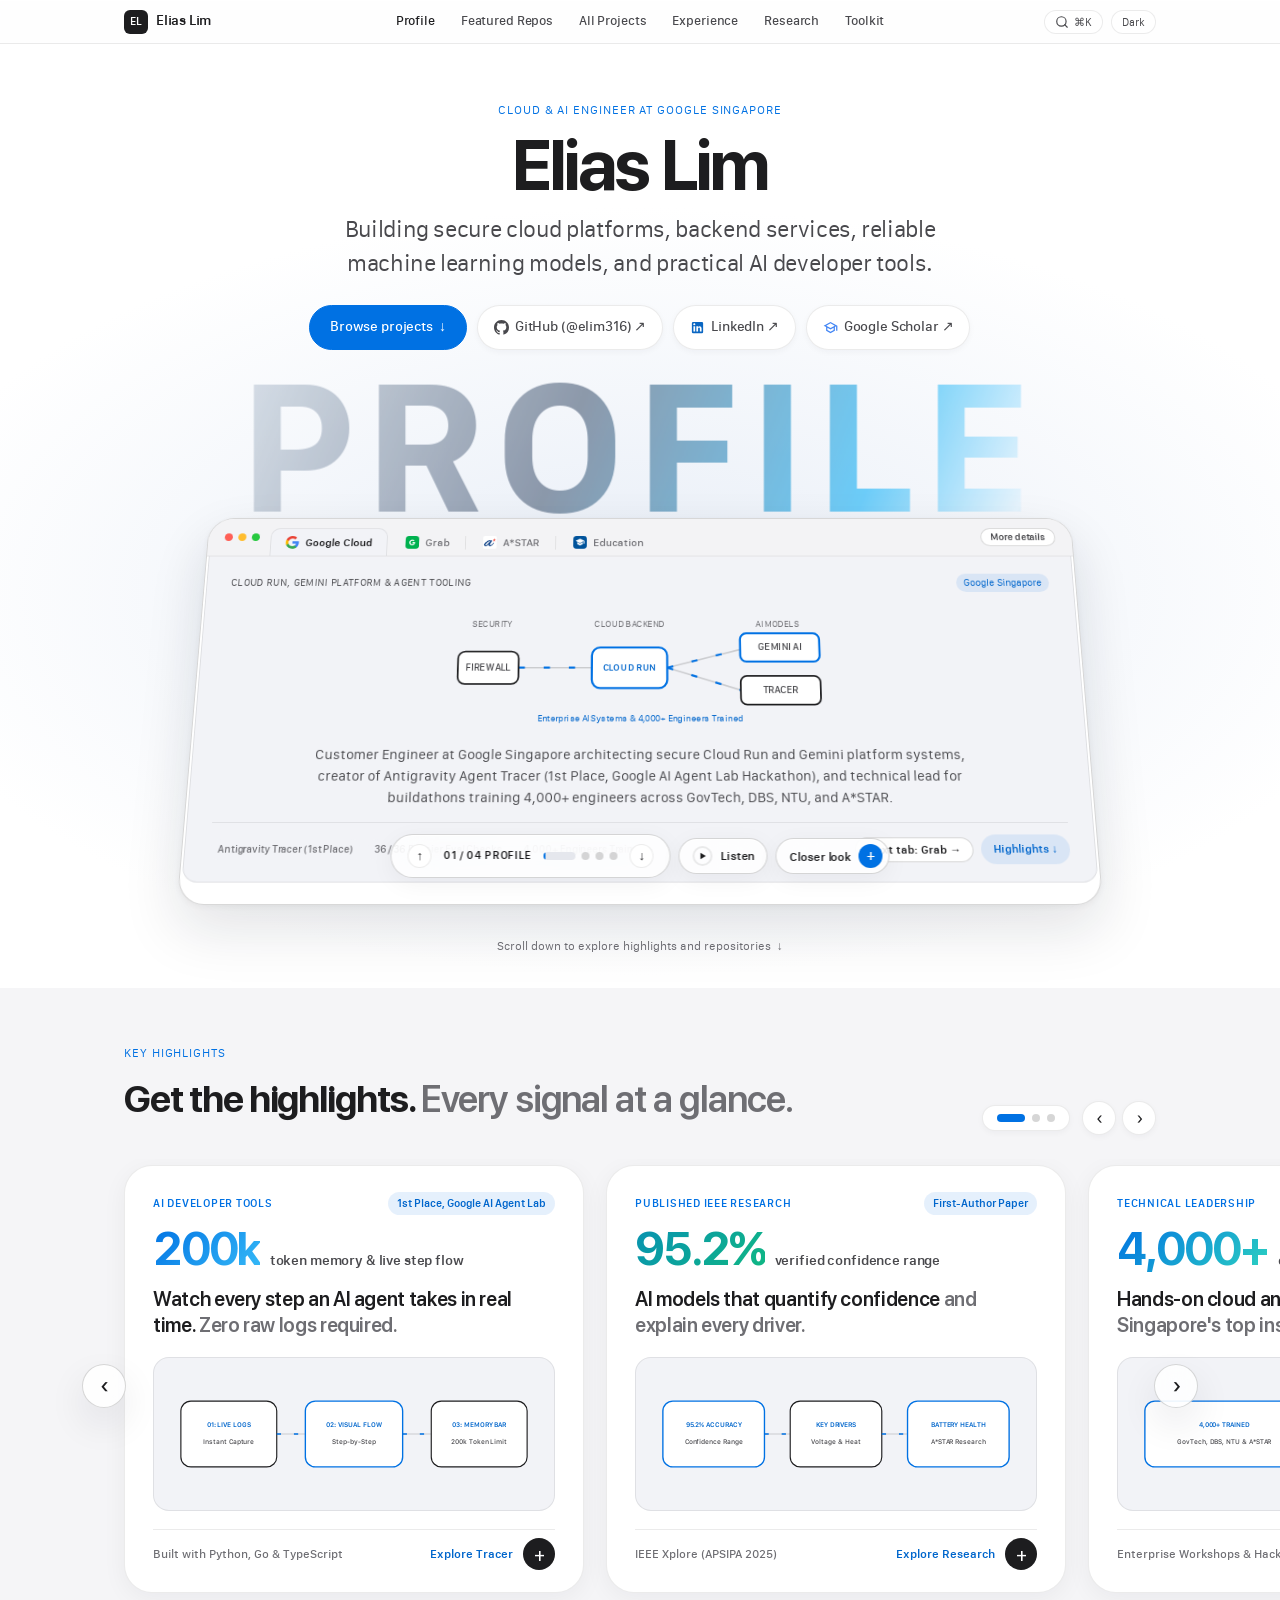
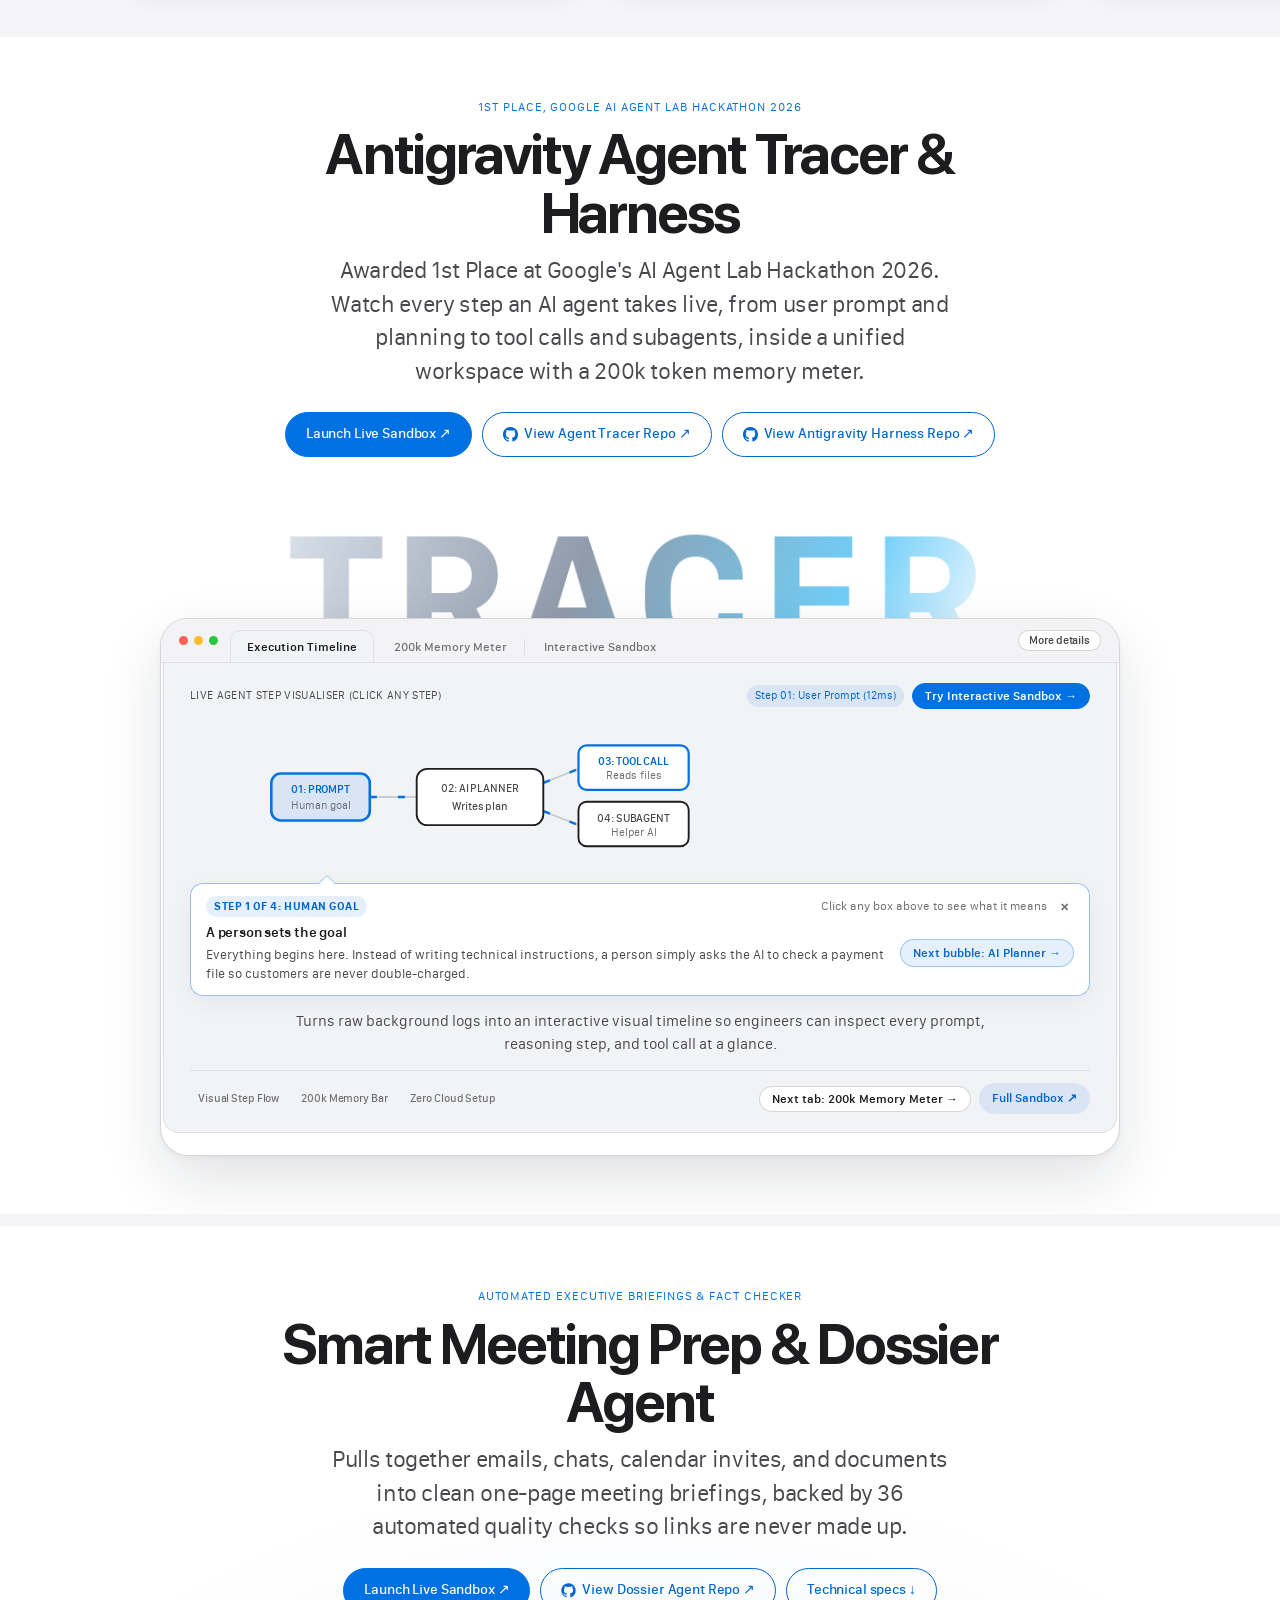
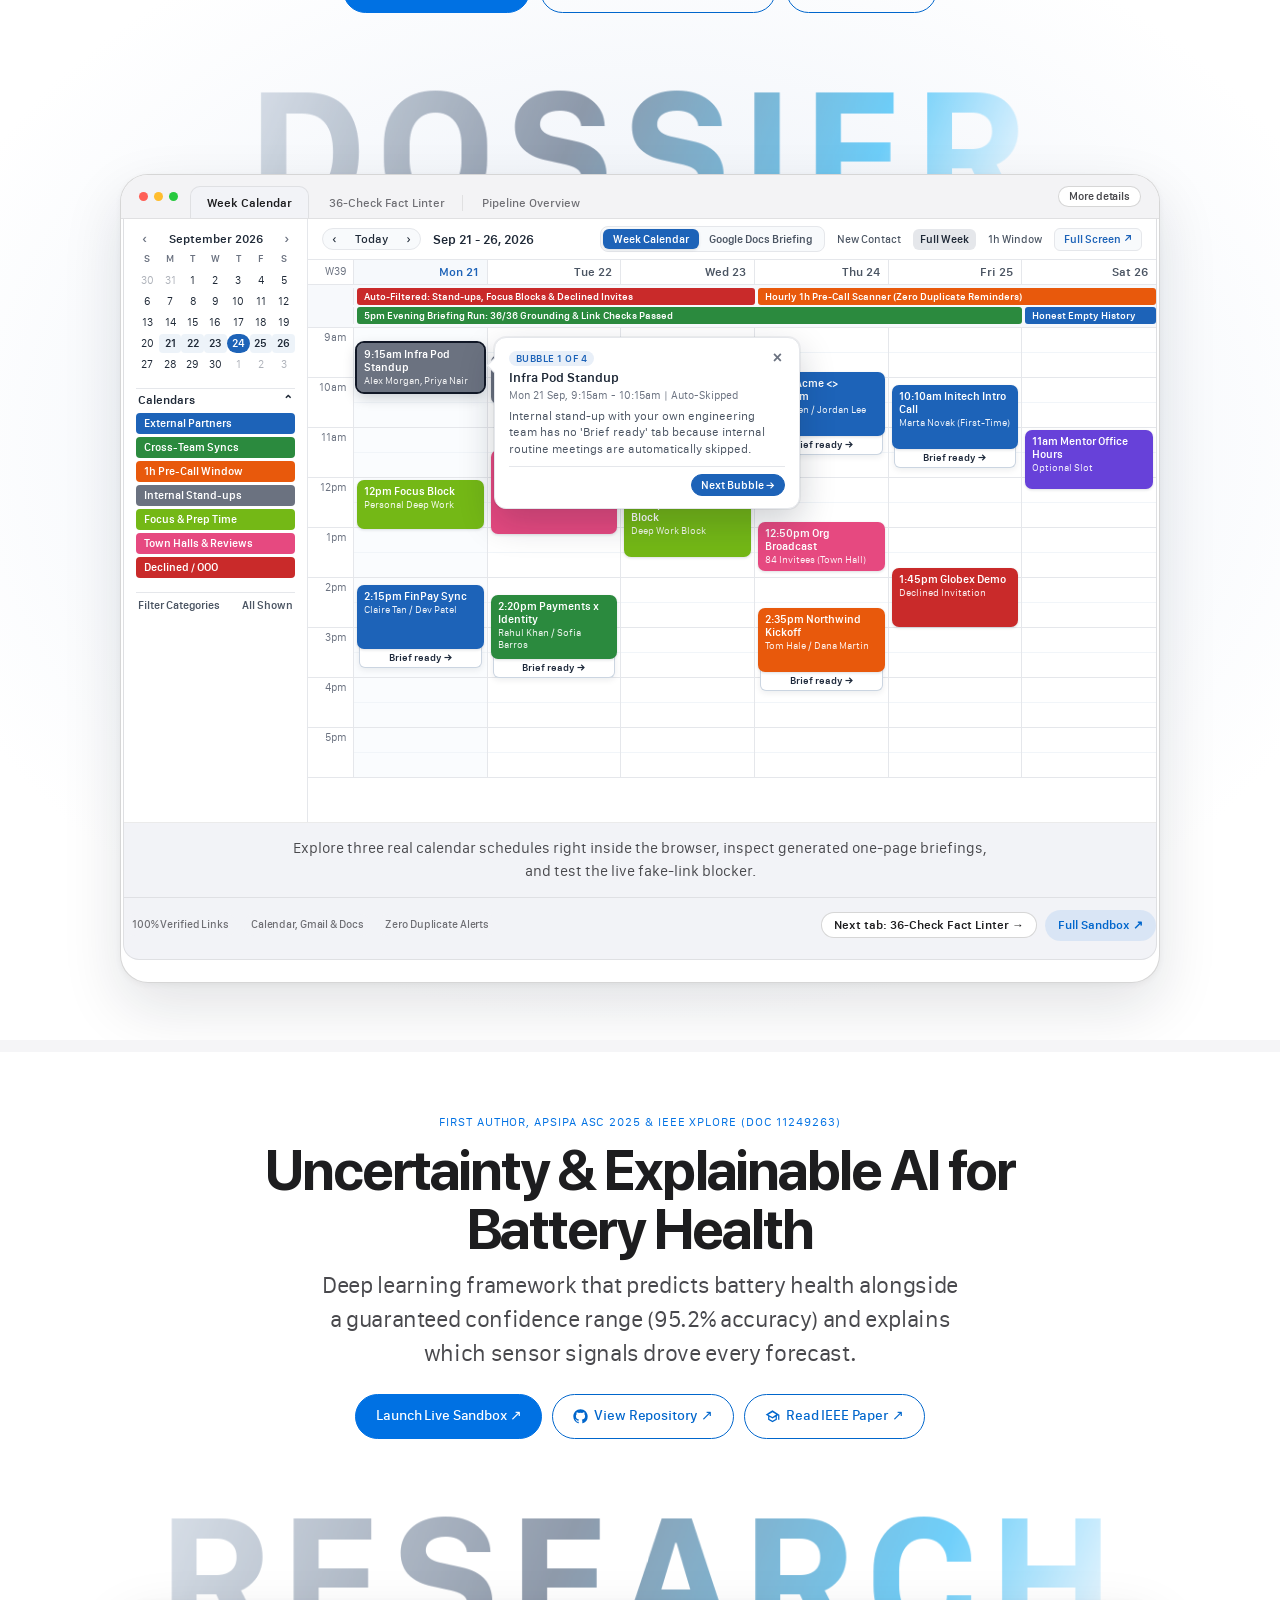
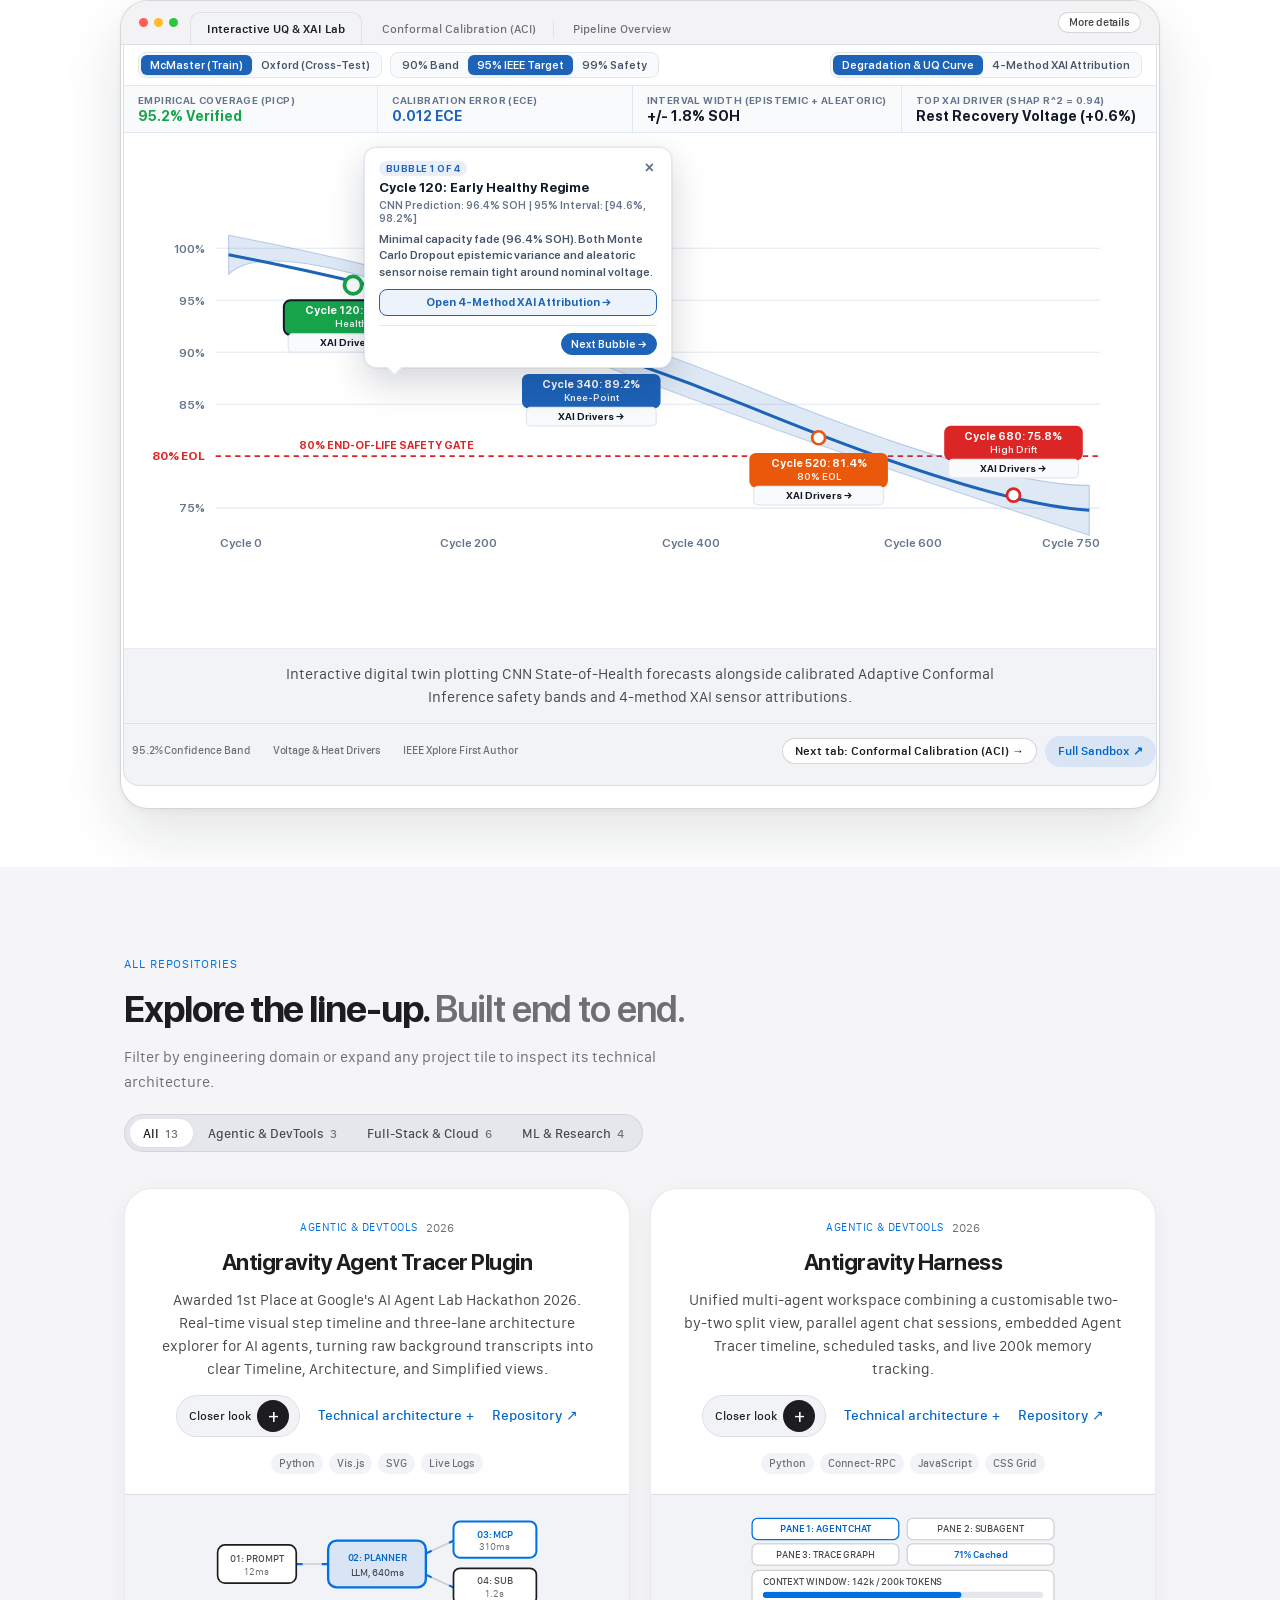
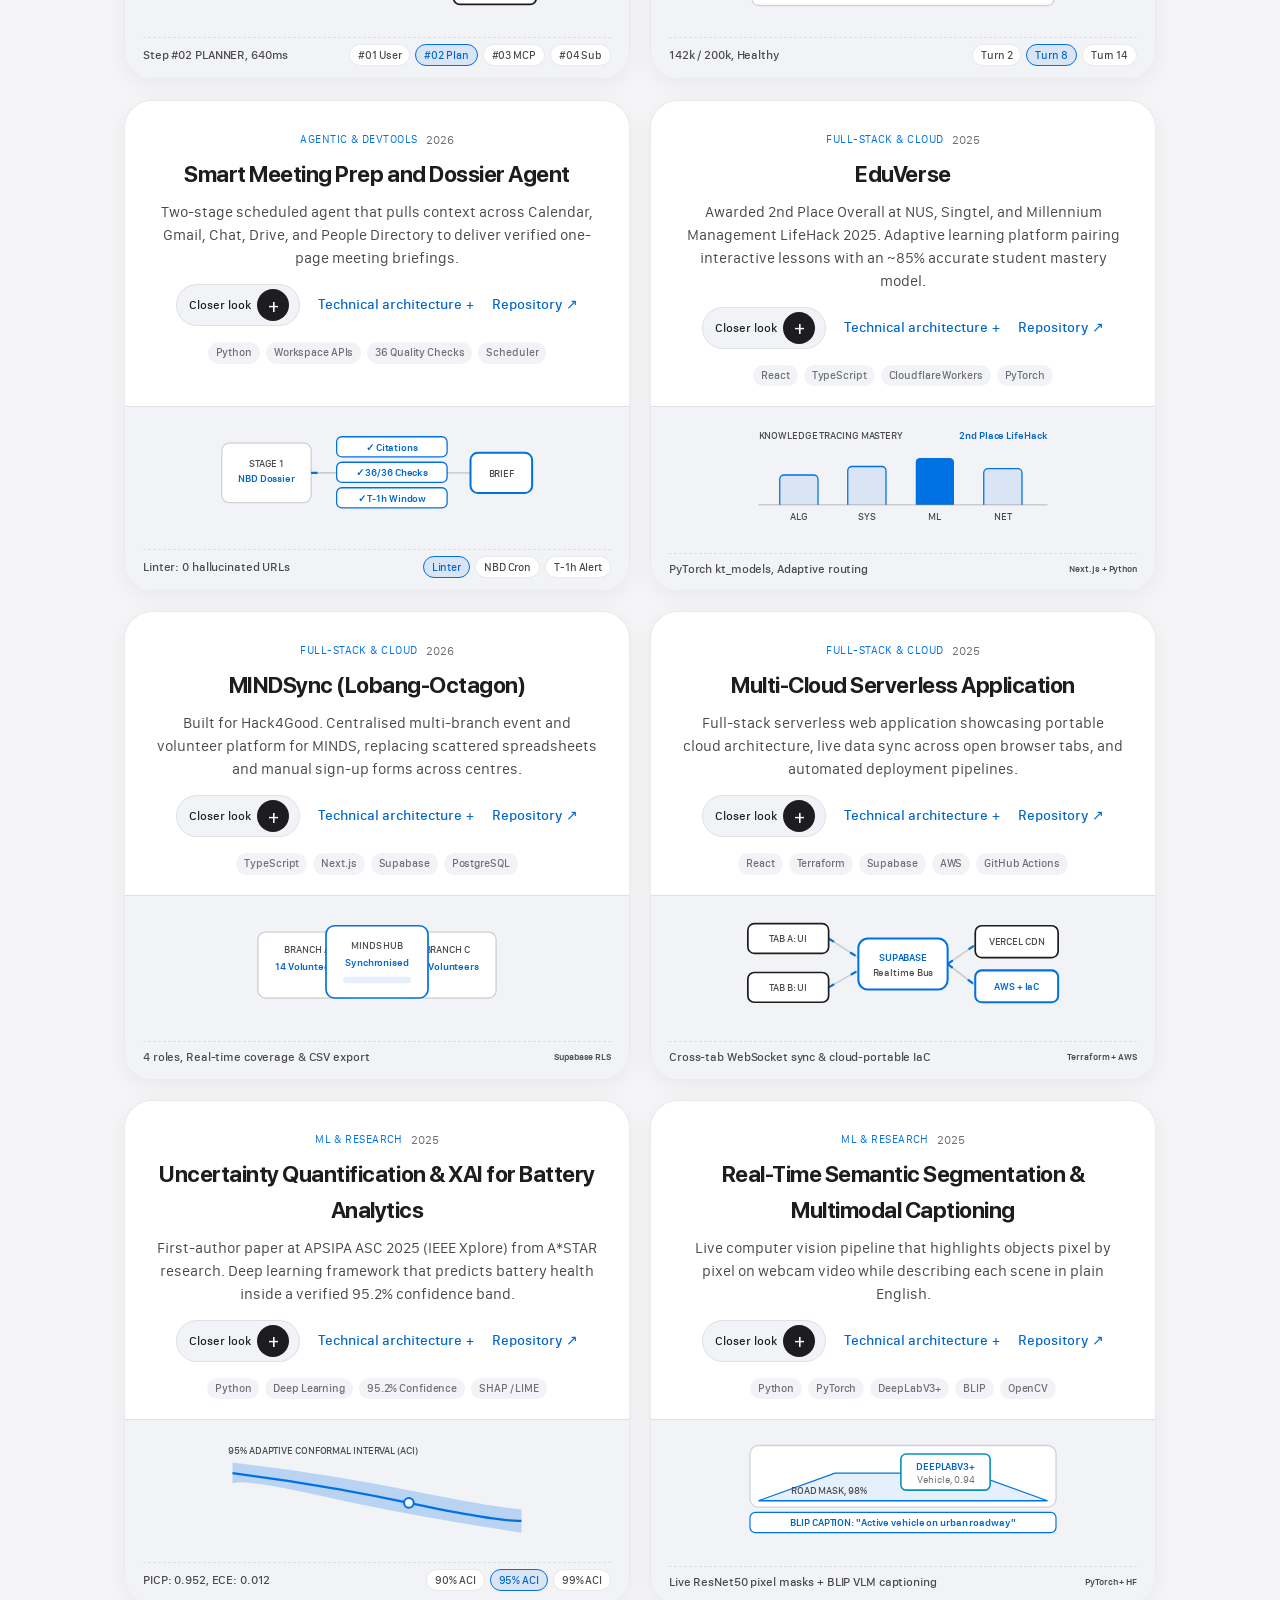
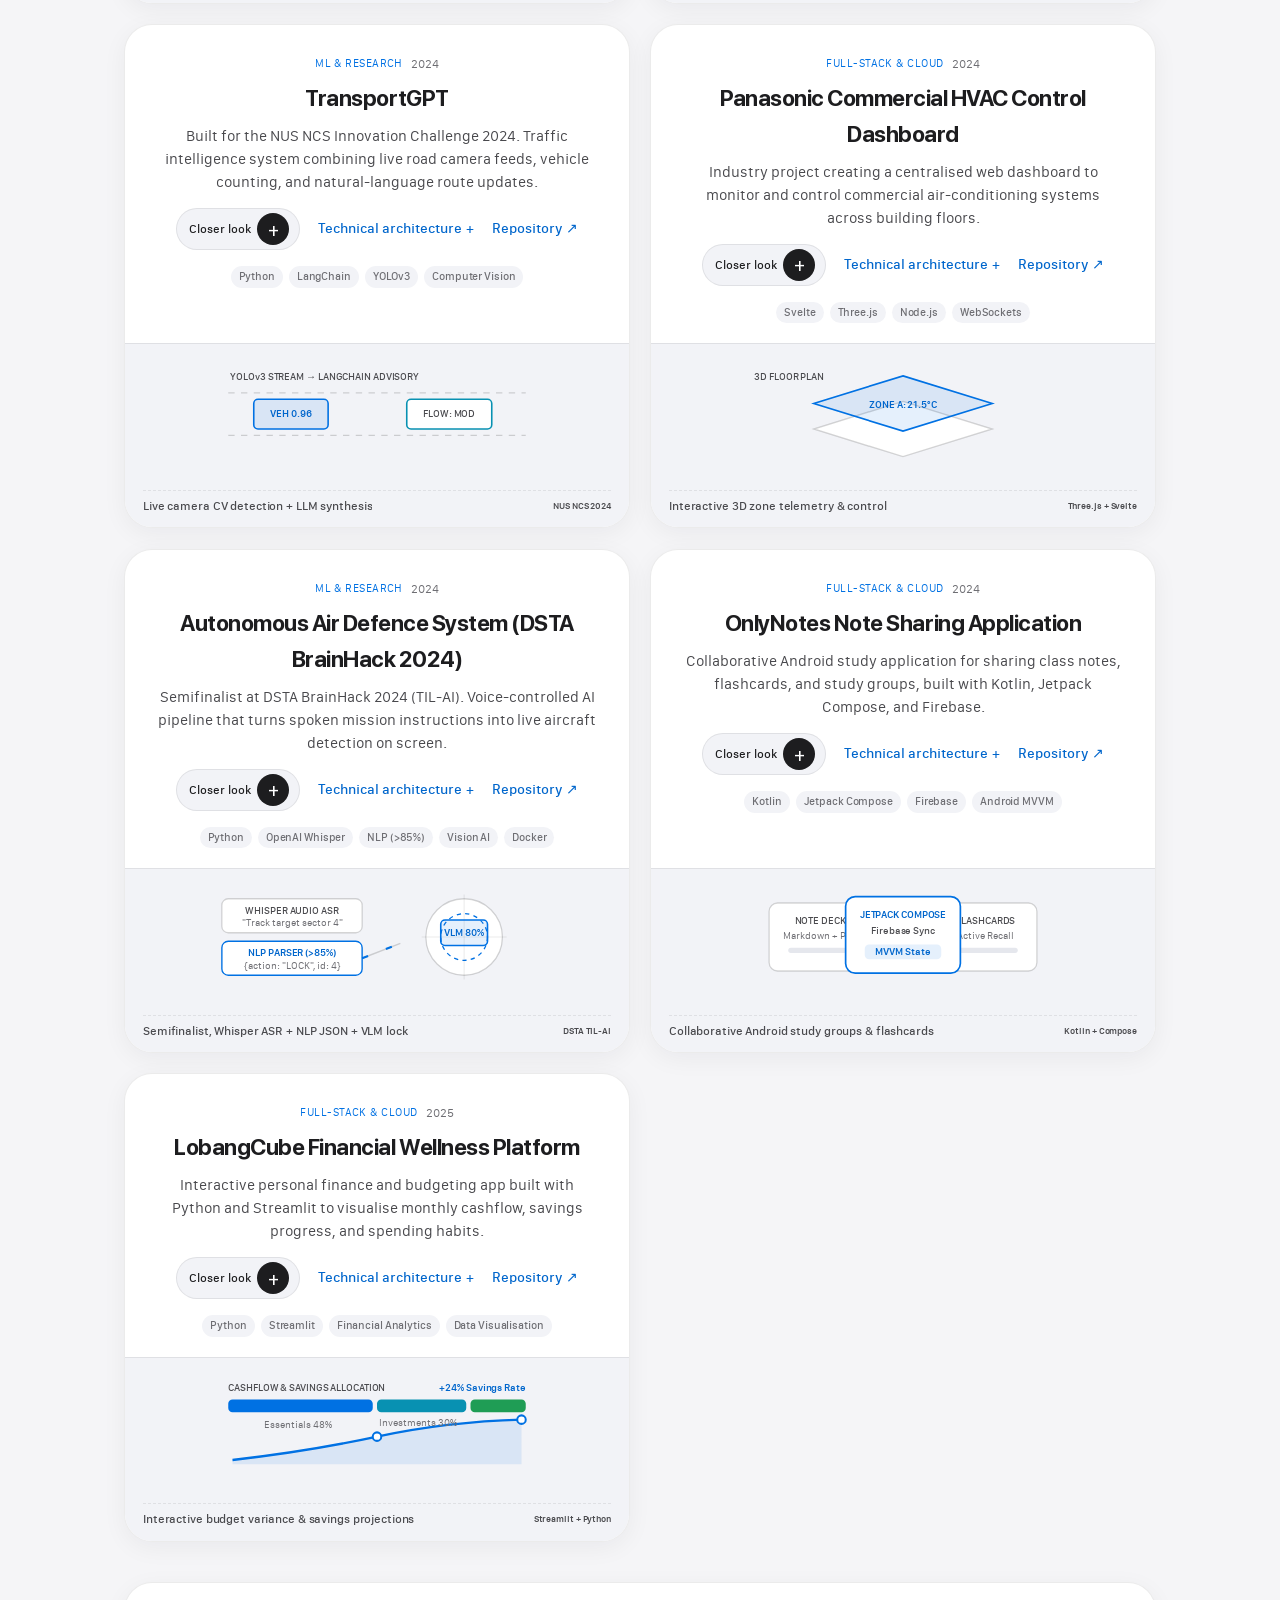
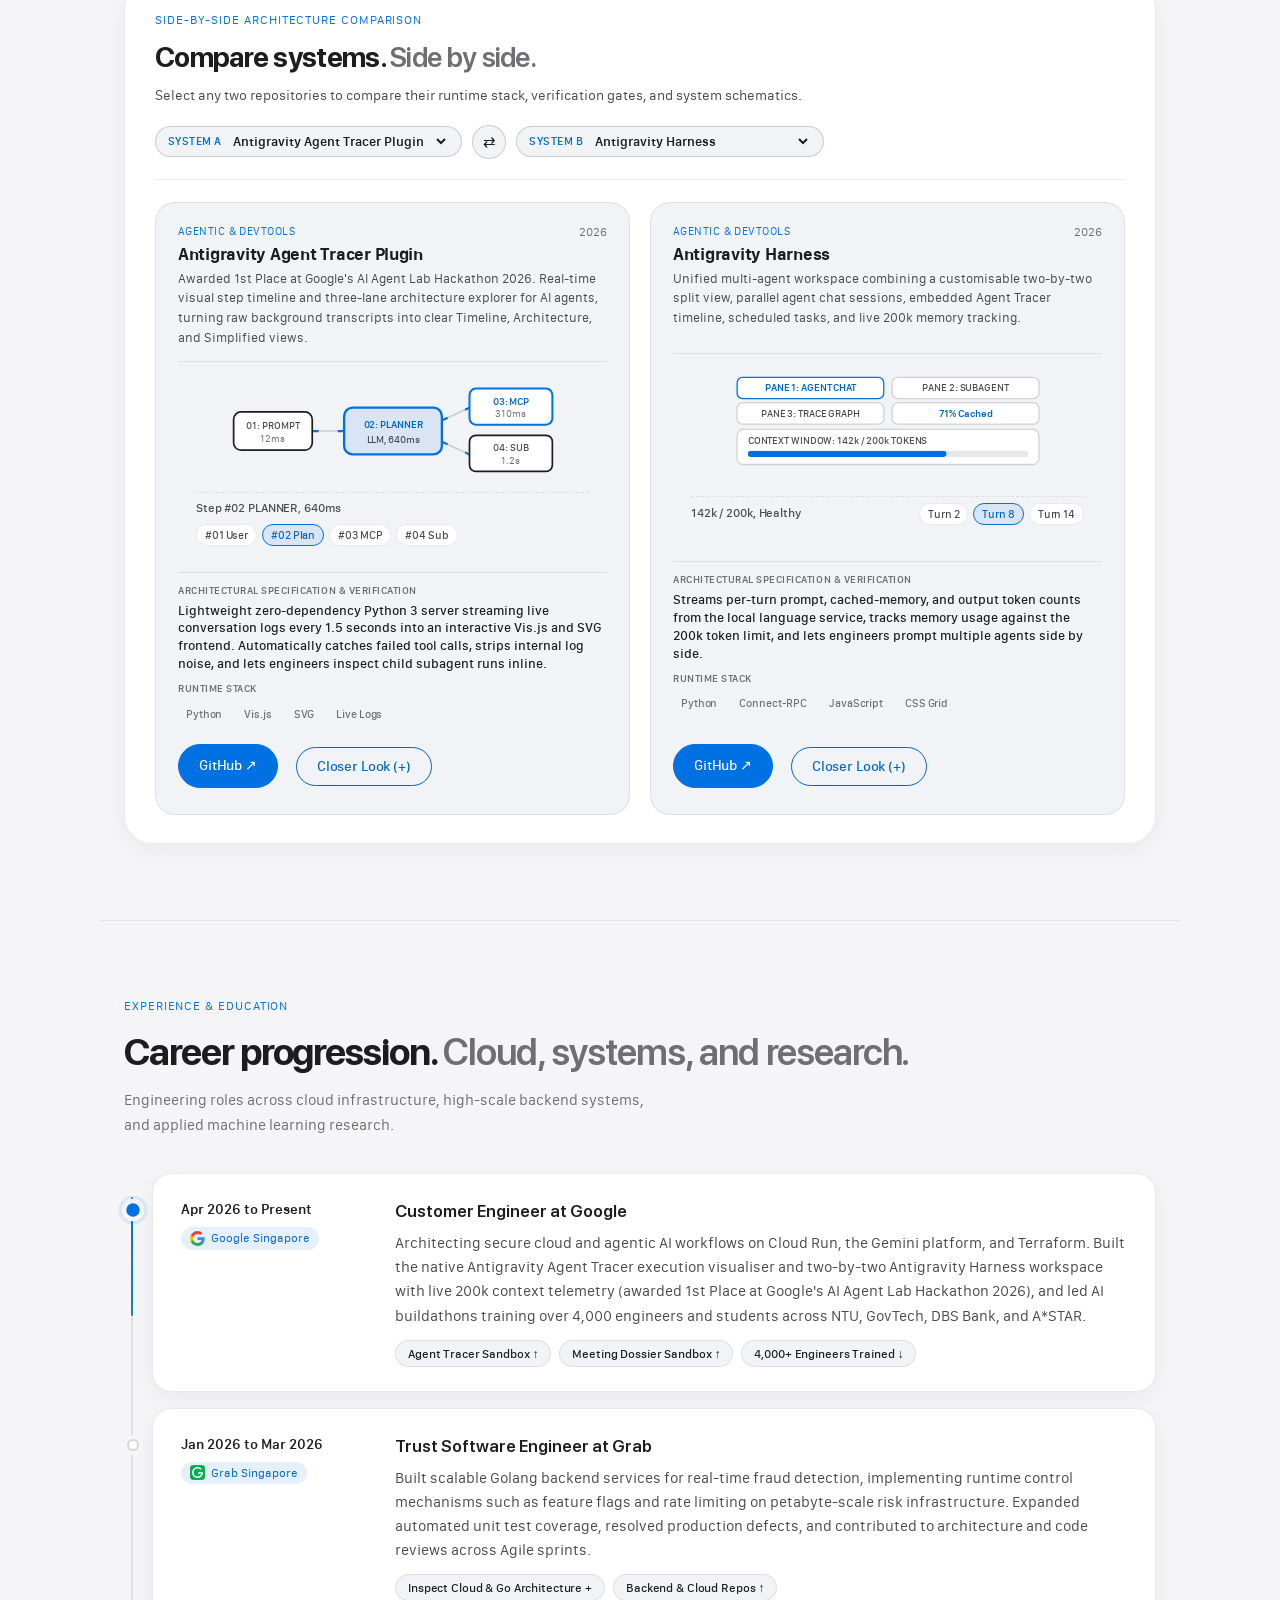
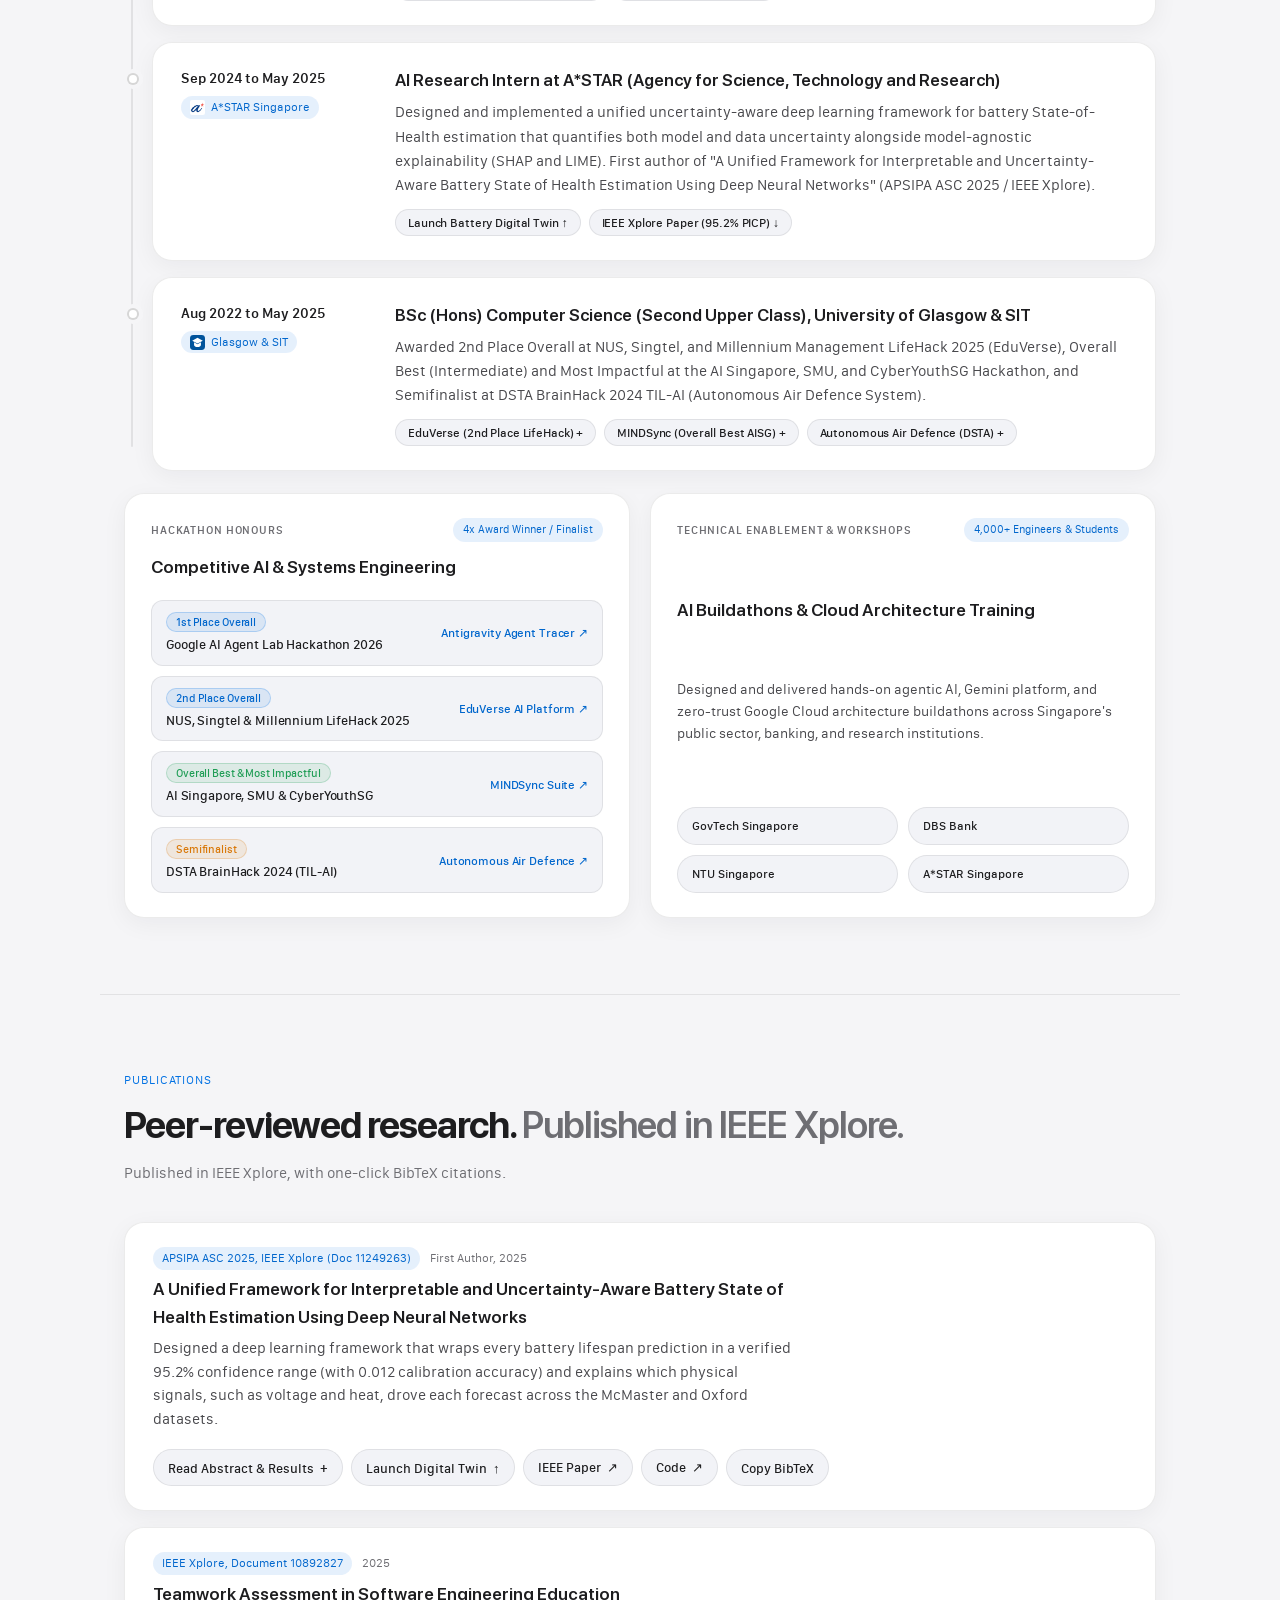
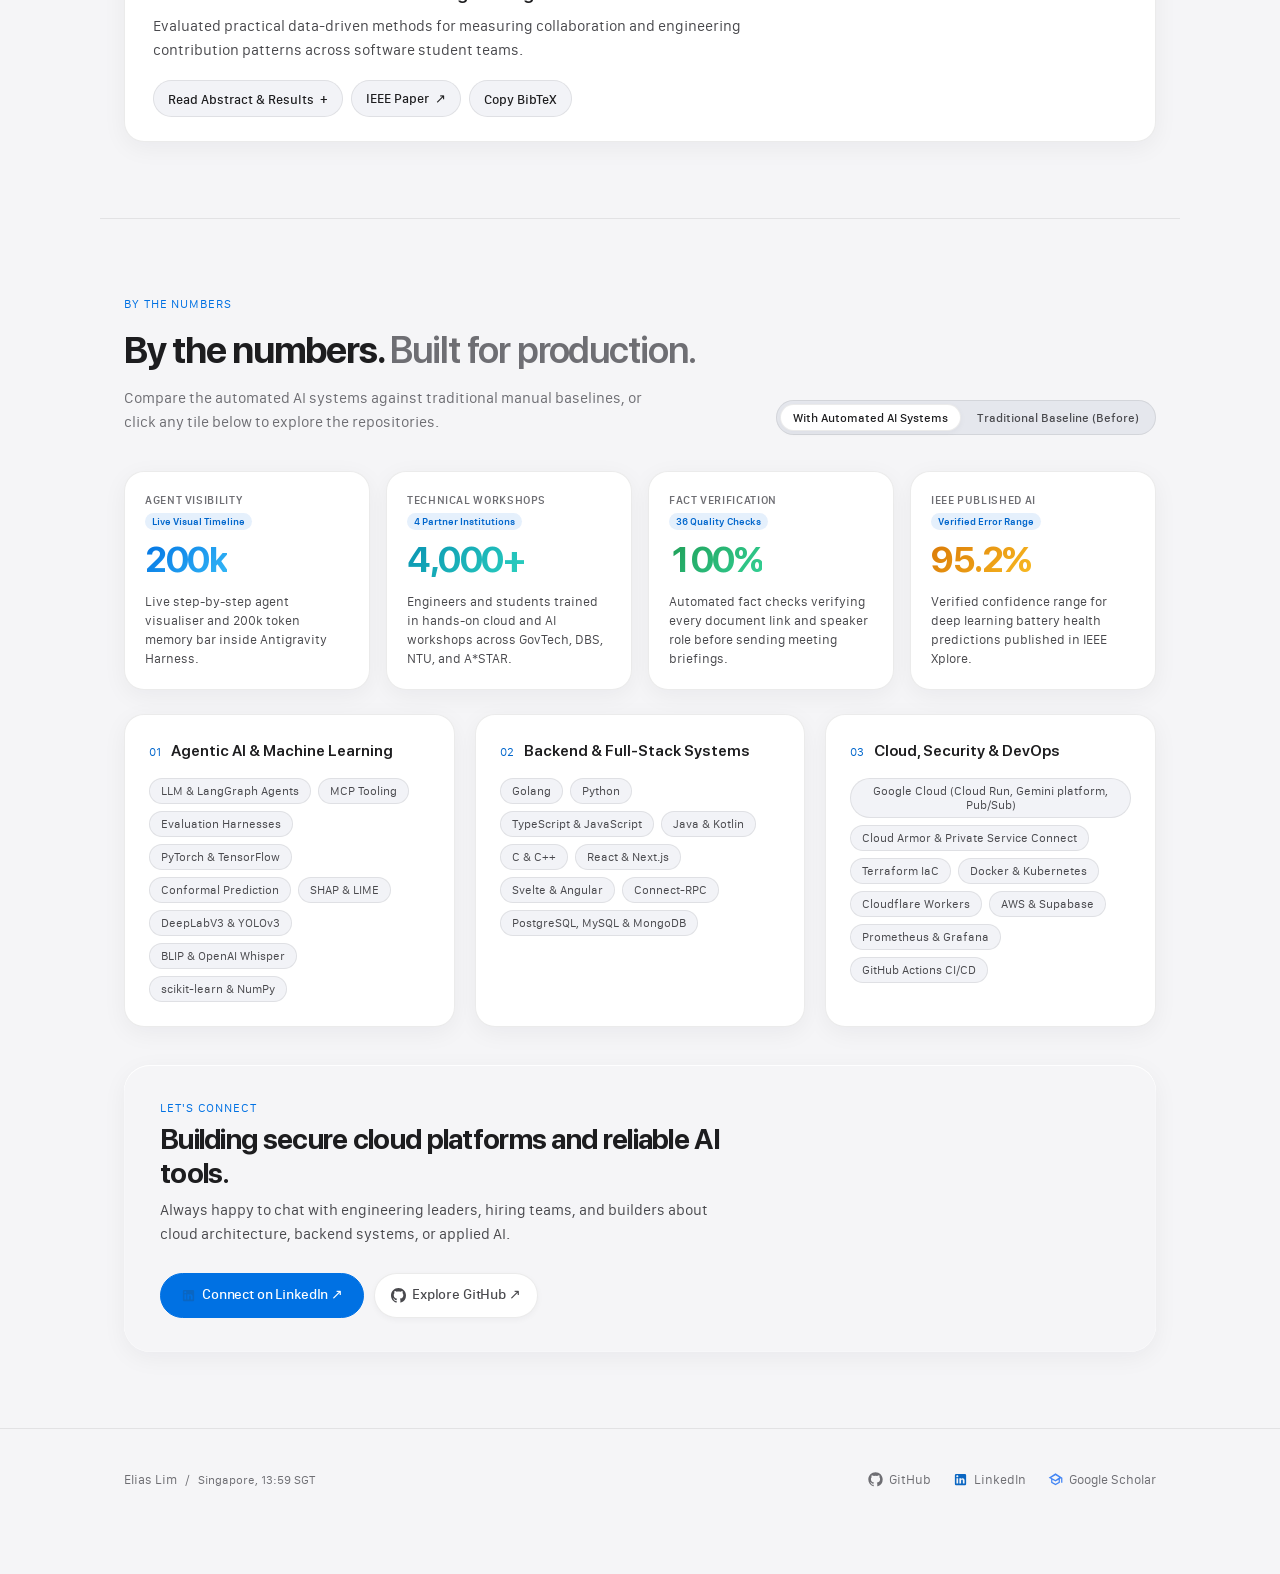
==== commit e5b97647: "refactor(security,qa): prod-ready code quality and security hardening (index.html)" ====
--- a/index.html
+++ b/index.html
@@ -25,7 +25,7 @@
   />
   <meta property="og:url" content="https://elim316.github.io/" />
   <meta property="og:locale" content="en_GB" />
-  <meta property="og:image" content="https://elim316.github.io/og-image.png?v=20261023-60" />
+  <meta property="og:image" content="https://elim316.github.io/og-image.png?v=20261023-61" />
   <meta property="og:image:width" content="1200" />
   <meta property="og:image:height" content="630" />
 
@@ -36,7 +36,7 @@
     name="twitter:description"
     content="Engineering portfolio of Elias Lim. Agentic AI systems, cloud architecture, and machine learning research."
   />
-  <meta name="twitter:image" content="https://elim316.github.io/og-image.png?v=20261023-60" />
+  <meta name="twitter:image" content="https://elim316.github.io/og-image.png?v=20261023-61" />
 
   <!-- JSON-LD Structured Data (no email address) -->
   <script type="application/ld+json">
@@ -63,10 +63,10 @@
   }
   </script>
 
-  <link rel="icon" type="image/svg+xml" href="favicon.svg?v=20261023-60" />
+  <link rel="icon" type="image/svg+xml" href="favicon.svg?v=20261023-61" />
   <link rel="preload" href="fonts/SFProDisplay-Semibold.woff2" as="font" type="font/woff2" crossorigin />
   <link rel="preload" href="fonts/SFProText-Regular.woff2" as="font" type="font/woff2" crossorigin />
-  <link rel="stylesheet" href="styles.css?v=20261023-60" />
+  <link rel="stylesheet" href="styles.css?v=20261023-61" />
 </head>
 <body>
   <!-- Frosted Global Navigation Bar -->
@@ -951,7 +951,8 @@
                     <iframe
                       id="tracer-embedded-iframe"
                       class="tracer-sandbox-frame"
-                      data-src="sandbox/agent-tracer/index.html?embed=1&amp;v=20261023-60"
+                      sandbox="allow-scripts allow-same-origin allow-popups allow-popups-to-escape-sandbox"
+                      data-src="sandbox/agent-tracer/index.html?embed=1&amp;v=20261023-61"
                       title="Interactive Agent Tracer Sandbox"
                     ></iframe>
                   </div>
@@ -1077,8 +1078,9 @@
                     <iframe
                       id="prep-embedded-iframe"
                       class="tracer-sandbox-frame"
-                      src="sandbox/meeting-prep/index.html?embed=1&amp;v=20261023-60"
-                      data-src="sandbox/meeting-prep/index.html?embed=1&amp;v=20261023-60"
+                      sandbox="allow-scripts allow-same-origin allow-popups allow-popups-to-escape-sandbox"
+                      src="sandbox/meeting-prep/index.html?embed=1&amp;v=20261023-61"
+                      data-src="sandbox/meeting-prep/index.html?embed=1&amp;v=20261023-61"
                       title="Interactive Meeting Prep Week Calendar"
                     ></iframe>
                   </div>
@@ -1269,8 +1271,9 @@
                     <iframe
                       id="uq-embedded-iframe"
                       class="tracer-sandbox-frame"
-                      src="sandbox/uq-battery/index.html?embed=1&amp;v=20261023-60"
-                      data-src="sandbox/uq-battery/index.html?embed=1&amp;v=20261023-60"
+                      sandbox="allow-scripts allow-same-origin allow-popups allow-popups-to-escape-sandbox"
+                      src="sandbox/uq-battery/index.html?embed=1&amp;v=20261023-61"
+                      data-src="sandbox/uq-battery/index.html?embed=1&amp;v=20261023-61"
                       title="Interactive Battery UQ and XAI Digital Twin"
                     ></iframe>
                   </div>
@@ -1517,7 +1520,7 @@
               Built scalable Golang backend services for real-time fraud detection, implementing runtime control mechanisms such as feature flags and rate limiting on petabyte-scale risk infrastructure. Expanded automated unit test coverage, resolved production defects, and contributed to architecture and code reviews across Agile sprints.
             </p>
             <div class="timeline-proof-row" aria-label="Grab Singapore related systems">
-              <button type="button" class="timeline-proof-pill" data-bento-target="#inspect-multicloud-serverless">
+              <button type="button" class="timeline-proof-pill" data-bento-target="#inspect-multi-cloud-serverless">
                 <span>Inspect Cloud &amp; Go Architecture +</span>
               </button>
               <button type="button" class="timeline-proof-pill" data-bento-target="#projects-fullstack">
@@ -2230,6 +2233,6 @@
     </div>
   </footer>
 
-  <script src="app.js?v=20261023-60"></script>
+  <script src="app.js?v=20261023-61"></script>
 </body>
 </html>
--- a/styles.css
+++ b/styles.css
@@ -138,20 +138,20 @@
 
 [data-theme="dark"] {
   --signal-green: #22c55e;
-  /* Optional Dark Theme Tokens */
+  /* True OLED Material Hierarchy (Apple macOS Pro Dark Finish) */
   --bg-primary: #000000;
-  --bg-elevated: #121214;
-  --bg-canvas: #18181b;
-  --bg-subtle: #242429;
-  --bg-nav: rgba(22, 22, 23, 0.84);
-  --bg-hero: radial-gradient(ellipse 80% 55% at 50% 58%, #131824 0%, #000000 74%);
+  --bg-elevated: #121215;
+  --bg-canvas: #18181c;
+  --bg-subtle: #232329;
+  --bg-nav: rgba(18, 18, 21, 0.84);
+  --bg-hero: radial-gradient(ellipse 80% 55% at 50% 58%, #111622 0%, #000000 76%);
 
   --text-primary: #f5f5f7;
   --text-secondary: #a1a1a6;
   --text-muted: #86868b;
 
-  --border-subtle: rgba(255, 255, 255, 0.1);
-  --border-strong: rgba(255, 255, 255, 0.22);
+  --border-subtle: rgba(255, 255, 255, 0.09);
+  --border-strong: rgba(255, 255, 255, 0.2);
 
   --apple-blue: #0071e3;
   --apple-blue-hover: #0077ed;
@@ -165,12 +165,12 @@
   --signal-amber: #ffd60a;
   --signal-teal: #64d2ff;
 
-  --shadow-sm: 0 2px 8px rgba(0, 0, 0, 0.45);
-  --shadow-card: 0 10px 30px rgba(0, 0, 0, 0.5);
-  --shadow-card-hover: 0 18px 46px rgba(0, 0, 0, 0.7);
-  --shadow-deck: 0 28px 70px rgba(0, 0, 0, 0.85);
-  --shadow-modal: 0 32px 76px rgba(0, 0, 0, 0.82);
-  --glass-specular: inset 0 1px 0 rgba(255, 255, 255, 0.16), inset 0 0 0 0.5px rgba(255, 255, 255, 0.08);
+  --shadow-sm: 0 2px 10px rgba(0, 0, 0, 0.55);
+  --shadow-card: 0 12px 34px rgba(0, 0, 0, 0.65);
+  --shadow-card-hover: 0 20px 48px rgba(0, 0, 0, 0.82);
+  --shadow-deck: 0 30px 76px rgba(0, 0, 0, 0.9);
+  --shadow-modal: 0 34px 80px rgba(0, 0, 0, 0.88);
+  --glass-specular: inset 0 1px 0 rgba(255, 255, 255, 0.14), inset 0 0 0 0.5px rgba(255, 255, 255, 0.08);
 
   --wordmark-gradient: linear-gradient(
     112deg,
@@ -195,7 +195,7 @@
 html {
   -webkit-font-smoothing: antialiased;
   -moz-osx-font-smoothing: grayscale;
-  scroll-padding-top: 104px;
+  scroll-padding-top: 64px;
 }
 
 body {
@@ -1246,6 +1246,19 @@
   margin: 0 auto;
 }
 
+@keyframes sceneSpringIn {
+  0% {
+    opacity: 0;
+    transform: translateY(6px) scale(0.986);
+    filter: blur(3px);
+  }
+  100% {
+    opacity: 1;
+    transform: translateY(0) scale(1);
+    filter: blur(0);
+  }
+}
+
 .about-scene {
   display: none;
   opacity: 0;
@@ -1253,7 +1266,7 @@
 
 .about-scene.is-active {
   display: block;
-  animation: heroRise 420ms var(--spring-out) forwards;
+  animation: sceneSpringIn 280ms var(--ease-smooth) forwards;
 }
 
 .tracer-sandbox-scene.is-active {
@@ -4248,8 +4261,9 @@
 }
 
 /* ==========================================================================
-   Apple Signature Typography, Two-Tone Editorial Cadence, Two-Tier Sticky
-   Sub-Navigation (ac-localnav), and Circular + Disclosure Controls
+   Apple Signature Typography, Two-Tone Editorial Cadence, Circular + Controls,
+   Scroll-Linked Timeline Spine, Publication Abstract Drawers, Specular Borders,
+   and True OLED Dark Mode Material Hierarchy
    ========================================================================== */
 
 h1,
@@ -4270,94 +4284,6 @@
 .apple-tone-muted {
   color: var(--text-muted);
   font-weight: 600;
-}
-
-.apple-localnav {
-  position: sticky;
-  top: 44px;
-  z-index: 55;
-  height: 46px;
-  background: rgba(245, 245, 247, 0.78);
-  backdrop-filter: saturate(180%) blur(20px);
-  -webkit-backdrop-filter: saturate(180%) blur(20px);
-  border-bottom: 1px solid var(--border-subtle);
-  box-shadow: var(--glass-specular);
-  transition: background-color 240ms var(--ease-smooth);
-}
-
-[data-theme="dark"] .apple-localnav {
-  background: rgba(18, 18, 20, 0.78);
-}
-
-.localnav-inner {
-  max-width: 1080px;
-  height: 100%;
-  margin: 0 auto;
-  padding: 0 24px;
-  display: grid;
-  grid-template-columns: 1fr auto 1fr;
-  align-items: center;
-  gap: 16px;
-}
-
-.localnav-title {
-  justify-self: start;
-  font-family: var(--font-display);
-  font-size: 0.94rem;
-  font-weight: 600;
-  letter-spacing: -0.02em;
-  color: var(--text-primary);
-  white-space: nowrap;
-}
-
-.localnav-chapters {
-  justify-self: center;
-  display: flex;
-  align-items: center;
-  gap: 20px;
-  overflow-x: auto;
-  scrollbar-width: none;
-  -webkit-overflow-scrolling: touch;
-}
-
-.localnav-chapters.is-entering {
-  animation: localnavReveal 180ms var(--ease-smooth) both;
-}
-
-@keyframes localnavReveal {
-  from {
-    opacity: 0;
-    transform: translateY(3px);
-  }
-  to {
-    opacity: 1;
-    transform: translateY(0);
-  }
-}
-
-.localnav-chapters::-webkit-scrollbar {
-  display: none;
-}
-
-.localnav-link {
-  font-size: 0.75rem;
-  font-weight: 500;
-  color: var(--text-secondary);
-  white-space: nowrap;
-  padding: 4px 0;
-  border-bottom: 1.5px solid transparent;
-  transition:
-    color 180ms var(--ease-smooth),
-    border-color 180ms var(--ease-smooth);
-}
-
-.localnav-link:hover,
-.localnav-link.active {
-  color: var(--text-primary);
-}
-
-.localnav-link.active {
-  border-bottom-color: var(--text-primary);
 }
 
 .highlights-section {
@@ -4423,22 +4349,381 @@
   box-shadow: var(--glass-specular), var(--shadow-card);
 }
 
+/* 1. Auto-Compacting Bottom Stage Pill Below Stage 04 */
+.stage-dock-dots,
+#stage-dock-next-btn,
+#stage-dock-inspect-btn {
+  transition:
+    max-width 280ms var(--spring-out),
+    opacity 220ms var(--ease-smooth),
+    padding 240ms var(--ease-smooth),
+    margin 240ms var(--ease-smooth),
+    transform 240ms var(--spring-out);
+}
+
+.apple-stage-dock.is-compact:not(:hover):not(.is-narrating-active) .stage-dock-dots,
+.apple-stage-dock.is-compact:not(:hover):not(.is-narrating-active) #stage-dock-next-btn,
+.apple-stage-dock.is-compact:not(:hover):not(.is-narrating-active) #stage-dock-inspect-btn {
+  max-width: 0;
+  opacity: 0;
+  padding: 0;
+  margin: 0;
+  border-width: 0;
+  overflow: hidden;
+  pointer-events: none;
+  transform: scale(0.92);
+}
+
+.apple-stage-dock.is-compact:not(:hover):not(.is-narrating-active) .stage-dock-pill {
+  gap: 8px;
+  padding: 7px 14px;
+  cursor: pointer;
+}
+
+/* 2. Staggered Fluid Spring Entrance on Category Filter Switches */
+@keyframes cardFilterSpringIn {
+  0% {
+    opacity: 0;
+    transform: translateY(10px) scale(0.984);
+    filter: blur(3px);
+  }
+  100% {
+    opacity: 1;
+    transform: translateY(0) scale(1);
+    filter: blur(0);
+  }
+}
+
+.project-card.is-filter-entering {
+  animation: cardFilterSpringIn 320ms var(--ease-smooth) both;
+  animation-delay: var(--card-delay, 0ms);
+}
+
+/* 3. Scroll-Linked Experience Timeline Spine & Interactive Proof Pills */
+.timeline-list {
+  position: relative;
+  padding-left: 28px;
+}
+
+.timeline-spine {
+  position: absolute;
+  left: 7px;
+  top: 24px;
+  bottom: 24px;
+  width: 2px;
+  border-radius: 999px;
+  background: var(--border-subtle);
+  overflow: hidden;
+  pointer-events: none;
+}
+
+.timeline-spine-fill {
+  width: 100%;
+  height: var(--spine-progress, 28%);
+  background: linear-gradient(180deg, var(--apple-blue) 0%, var(--signal-teal) 100%);
+  border-radius: 999px;
+  transition: height 140ms linear;
+}
+
+.timeline-item {
+  position: relative;
+}
+
+.timeline-node-dot {
+  position: absolute;
+  left: -26px;
+  top: 30px;
+  width: 12px;
+  height: 12px;
+  border-radius: 50%;
+  background: var(--bg-elevated);
+  border: 2.5px solid var(--border-strong);
+  box-shadow: 0 0 0 4px var(--bg-primary);
+  transition:
+    border-color 240ms var(--ease-smooth),
+    background-color 240ms var(--ease-smooth),
+    transform 240ms var(--spring-out),
+    box-shadow 240ms var(--ease-smooth);
+  pointer-events: none;
+}
+
+.timeline-item.is-lit .timeline-node-dot,
+.timeline-item:hover .timeline-node-dot {
+  border-color: var(--apple-blue);
+  background: var(--apple-blue);
+  transform: scale(1.12);
+  box-shadow:
+    0 0 0 4px var(--bg-primary),
+    0 0 0 7px var(--accent-subtle);
+}
+
+.timeline-proof-row {
+  display: flex;
+  flex-wrap: wrap;
+  align-items: center;
+  gap: 8px;
+  margin-top: 12px;
+}
+
+.timeline-proof-pill {
+  display: inline-flex;
+  align-items: center;
+  gap: 6px;
+  padding: 5px 12px;
+  border-radius: var(--radius-pill);
+  border: 1px solid var(--border-subtle);
+  background: var(--bg-canvas);
+  color: var(--text-primary);
+  font-family: var(--font-sans);
+  font-size: 0.76rem;
+  font-weight: 500;
+  letter-spacing: -0.01em;
+  cursor: pointer;
+  transition:
+    transform 180ms var(--spring-out),
+    border-color 180ms var(--ease-smooth),
+    background-color 180ms var(--ease-smooth),
+    color 180ms var(--ease-smooth);
+}
+
+.timeline-proof-pill:hover {
+  transform: translateY(-1px);
+  border-color: var(--accent);
+  background: var(--accent-subtle);
+  color: var(--accent-text);
+}
+
+/* 4. Expandable Abstract & Key Metrics Drawer on IEEE Publication Cards */
+.pub-card {
+  flex-direction: column;
+  align-items: stretch;
+  gap: 0;
+}
+
+.pub-card-top-row {
+  display: flex;
+  flex-wrap: wrap;
+  align-items: center;
+  justify-content: space-between;
+  gap: 18px;
+  width: 100%;
+}
+
+.pub-abstract-btn.is-active {
+  border-color: var(--accent);
+  background: var(--accent-subtle);
+  color: var(--accent-text);
+}
+
+.pub-abstract-chevron {
+  display: inline-block;
+  font-weight: 600;
+  transition: transform 220ms var(--spring-out);
+}
+
+.pub-abstract-btn.is-active .pub-abstract-chevron {
+  transform: rotate(45deg);
+}
+
+.pub-abstract-drawer {
+  display: grid;
+  grid-template-rows: 0fr;
+  opacity: 0;
+  transition:
+    grid-template-rows 300ms var(--ease-smooth),
+    opacity 240ms var(--ease-smooth),
+    margin-top 240ms var(--ease-smooth);
+}
+
+.pub-abstract-drawer.is-open {
+  grid-template-rows: 1fr;
+  opacity: 1;
+  margin-top: 18px;
+}
+
+.pub-abstract-collapse {
+  overflow: hidden;
+}
+
+.pub-abstract-inner {
+  padding-top: 16px;
+  border-top: 1px solid var(--border-subtle);
+  display: flex;
+  flex-direction: column;
+  gap: 14px;
+}
+
+.pub-metrics-grid {
+  display: grid;
+  grid-template-columns: repeat(4, minmax(0, 1fr));
+  gap: 10px;
+}
+
+.pub-metric-cell {
+  padding: 11px 13px;
+  border-radius: 12px;
+  background: var(--bg-canvas);
+  border: 1px solid var(--border-subtle);
+  display: flex;
+  flex-direction: column;
+  gap: 3px;
+}
+
+.pub-metric-label {
+  font-size: 0.64rem;
+  font-weight: 600;
+  letter-spacing: 0.06em;
+  color: var(--text-muted);
+}
+
+.pub-metric-val {
+  font-family: var(--font-display);
+  font-size: 0.96rem;
+  font-weight: 700;
+  letter-spacing: -0.02em;
+  color: var(--text-primary);
+}
+
+.pub-metric-sub {
+  font-size: 0.72rem;
+  line-height: 1.35;
+  color: var(--text-secondary);
+}
+
+.pub-abstract-text {
+  font-size: 0.85rem;
+  line-height: 1.58;
+  color: var(--text-secondary);
+}
+
+/* 5. Subtle Cursor-Tracked 1px Specular Border Highlights */
+.highlight-card,
+.project-card,
+.bento-spec-tile,
+.leadership-card,
+.pub-card,
+.timeline-item,
+.skill-group {
+  position: relative;
+}
+
+.highlight-card::after,
+.project-card::after,
+.bento-spec-tile::after,
+.leadership-card::after,
+.pub-card::after,
+.timeline-item::after,
+.skill-group::after {
+  content: "";
+  position: absolute;
+  inset: 0;
+  border-radius: inherit;
+  padding: 1px;
+  background: radial-gradient(
+    300px circle at var(--card-mx, 50%) var(--card-my, 0%),
+    rgba(0, 113, 227, 0.42),
+    transparent 68%
+  );
+  -webkit-mask:
+    linear-gradient(#fff 0 0) content-box,
+    linear-gradient(#fff 0 0);
+  -webkit-mask-composite: xor;
+  mask-composite: exclude;
+  opacity: 0;
+  pointer-events: none;
+  transition: opacity 240ms var(--ease-smooth);
+}
+
+[data-theme="dark"] .highlight-card::after,
+[data-theme="dark"] .project-card::after,
+[data-theme="dark"] .bento-spec-tile::after,
+[data-theme="dark"] .leadership-card::after,
+[data-theme="dark"] .pub-card::after,
+[data-theme="dark"] .timeline-item::after,
+[data-theme="dark"] .skill-group::after {
+  background: radial-gradient(
+    300px circle at var(--card-mx, 50%) var(--card-my, 0%),
+    rgba(82, 168, 255, 0.52),
+    rgba(255, 255, 255, 0.14) 38%,
+    transparent 72%
+  );
+}
+
+.highlight-card:hover::after,
+.project-card:hover::after,
+.bento-spec-tile:hover::after,
+.leadership-card:hover::after,
+.pub-card:hover::after,
+.timeline-item:hover::after,
+.skill-group:hover::after {
+  opacity: 1;
+}
+
+/* 6. True OLED Material Hierarchy in Dark Mode */
+[data-theme="dark"] .hardware-bezel,
+[data-theme="dark"] .browser-window-bezel {
+  background: linear-gradient(180deg, #16161a 0%, #101013 100%);
+  border-color: rgba(255, 255, 255, 0.12);
+  box-shadow:
+    inset 0 1px 0 rgba(255, 255, 255, 0.16),
+    var(--shadow-deck);
+}
+
+[data-theme="dark"] .browser-top-bar {
+  background: #141418;
+  border-bottom-color: rgba(255, 255, 255, 0.08);
+}
+
+[data-theme="dark"] .browser-single-pane {
+  background: #19191e;
+  border-color: rgba(255, 255, 255, 0.08);
+}
+
+[data-theme="dark"] .highlight-card,
+[data-theme="dark"] .project-card,
+[data-theme="dark"] .bento-spec-tile,
+[data-theme="dark"] .leadership-card,
+[data-theme="dark"] .pub-card,
+[data-theme="dark"] .timeline-item,
+[data-theme="dark"] .skill-group,
+[data-theme="dark"] .closing-cta-card,
+[data-theme="dark"] .compare-systems-box {
+  background: linear-gradient(180deg, #16161a 0%, #121215 100%);
+  border-color: rgba(255, 255, 255, 0.1);
+  box-shadow:
+    inset 0 1px 0 rgba(255, 255, 255, 0.13),
+    var(--shadow-card);
+}
+
 @media (max-width: 760px) {
-  .nav-content,
-  .localnav-inner {
+  .nav-content {
     display: flex;
     justify-content: space-between;
     padding: 0 14px;
     gap: 12px;
   }
 
-  .localnav-chapters {
-    gap: 14px;
-  }
-}
-
-@media print {
-  .apple-localnav {
-    display: none !important;
-  }
-}
+  .pub-metrics-grid {
+    grid-template-columns: repeat(2, minmax(0, 1fr));
+  }
+
+  .timeline-list {
+    padding-left: 20px;
+  }
+
+  .timeline-spine {
+    left: 4px;
+  }
+
+  .timeline-node-dot {
+    left: -21px;
+    width: 10px;
+    height: 10px;
+  }
+}
+
+@media (max-width: 520px) {
+  .pub-metrics-grid {
+    grid-template-columns: 1fr;
+  }
+}
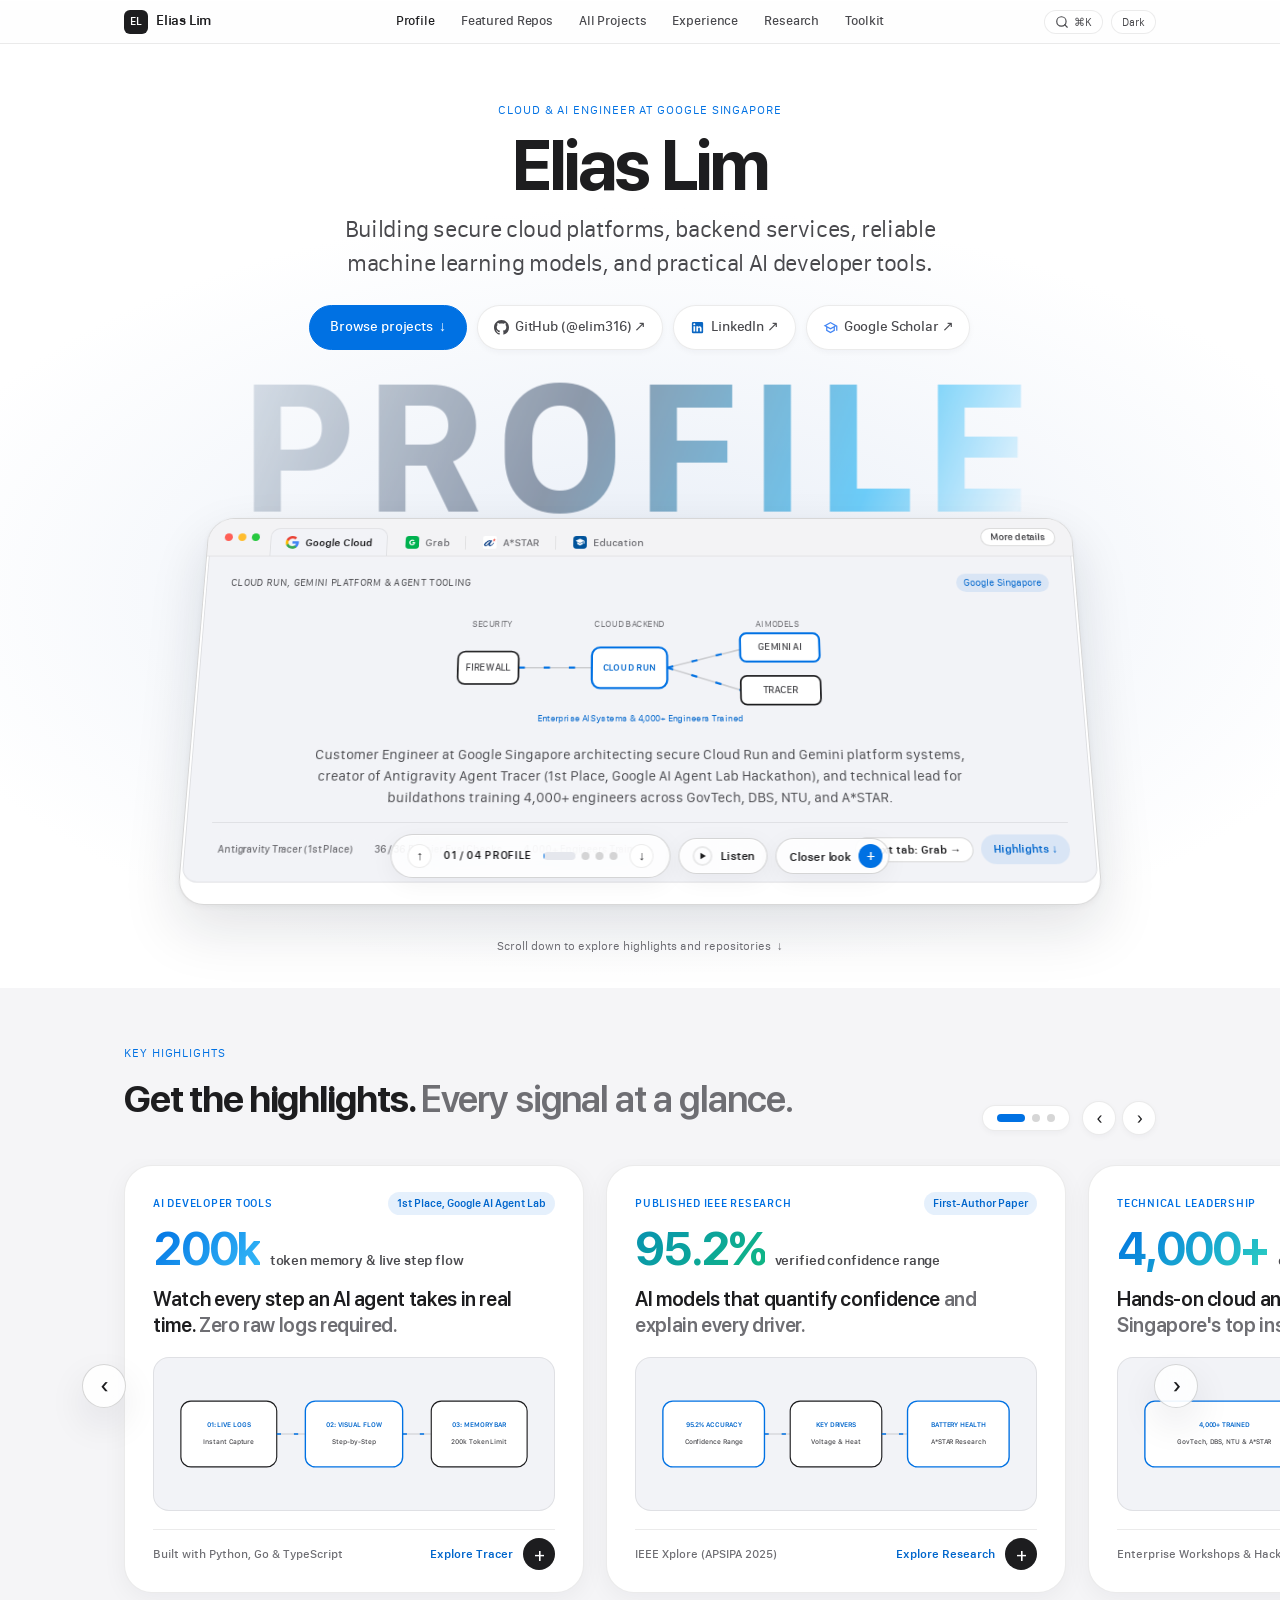
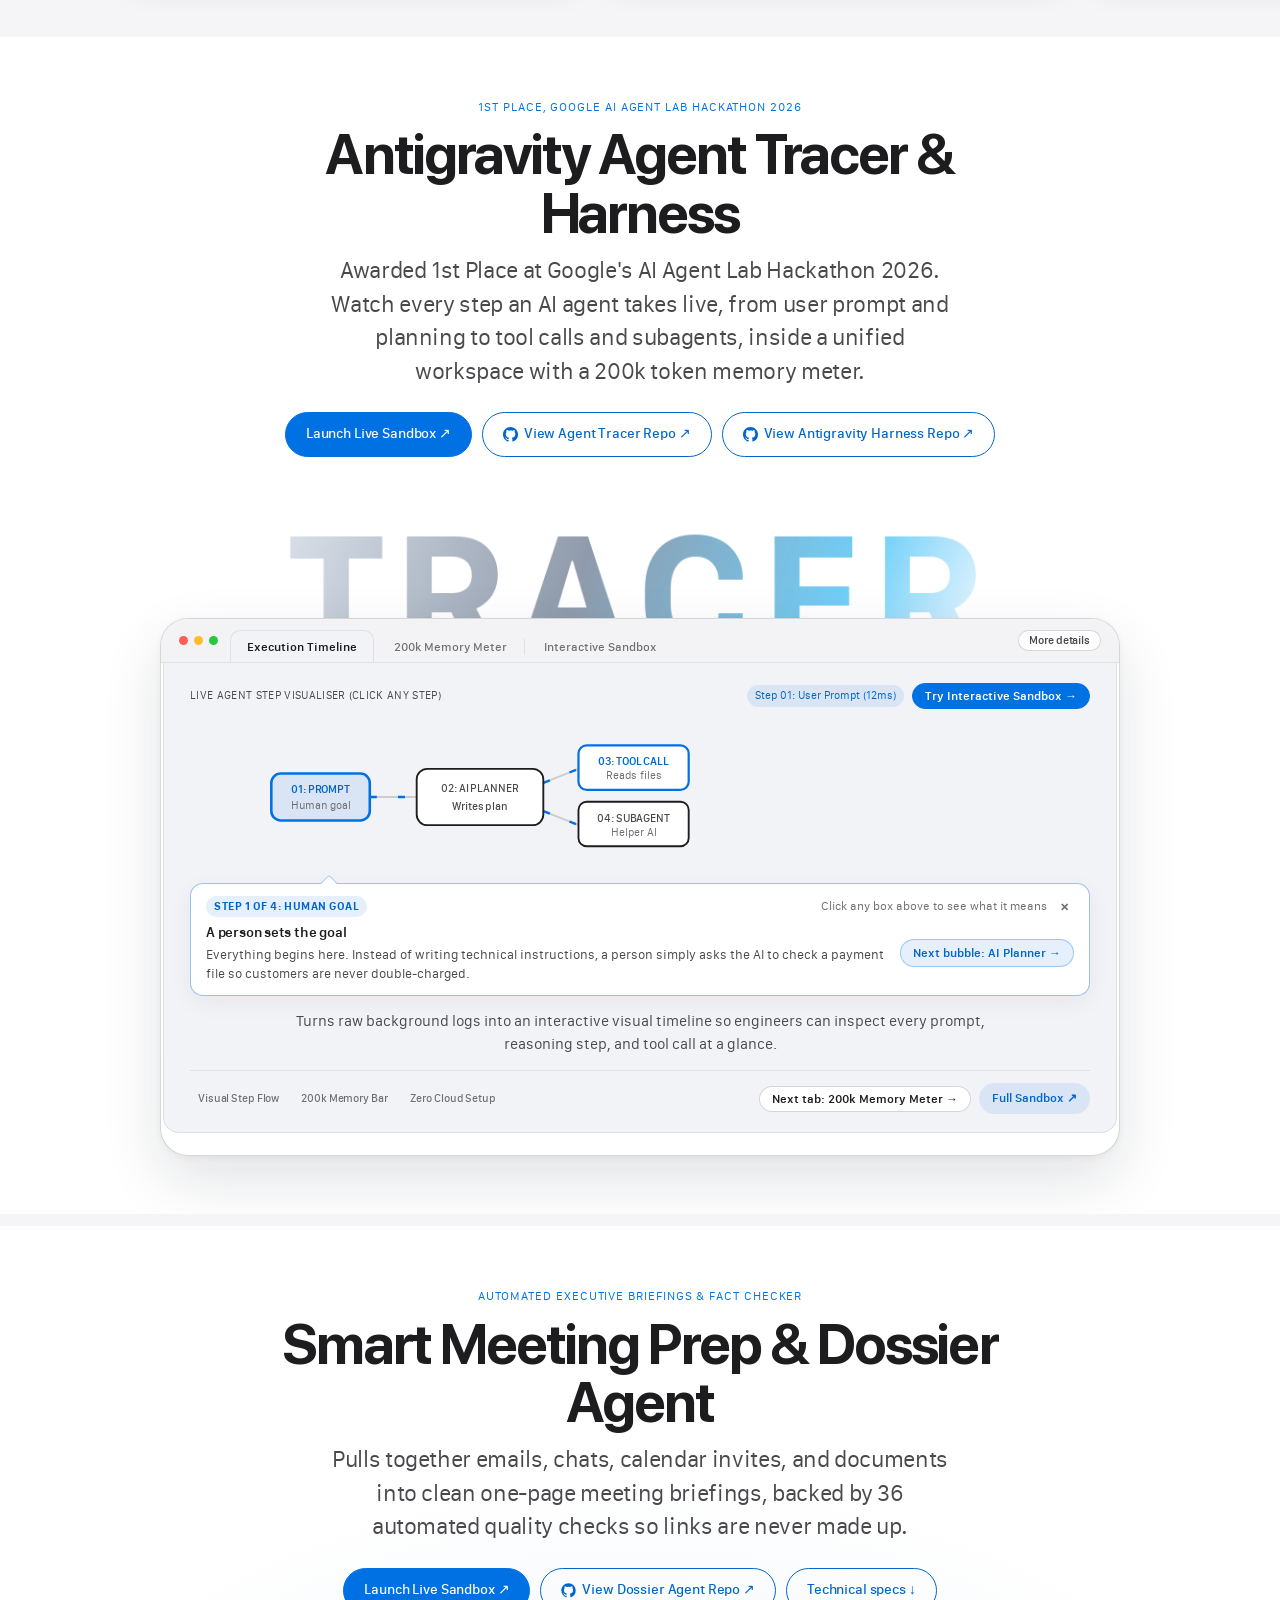
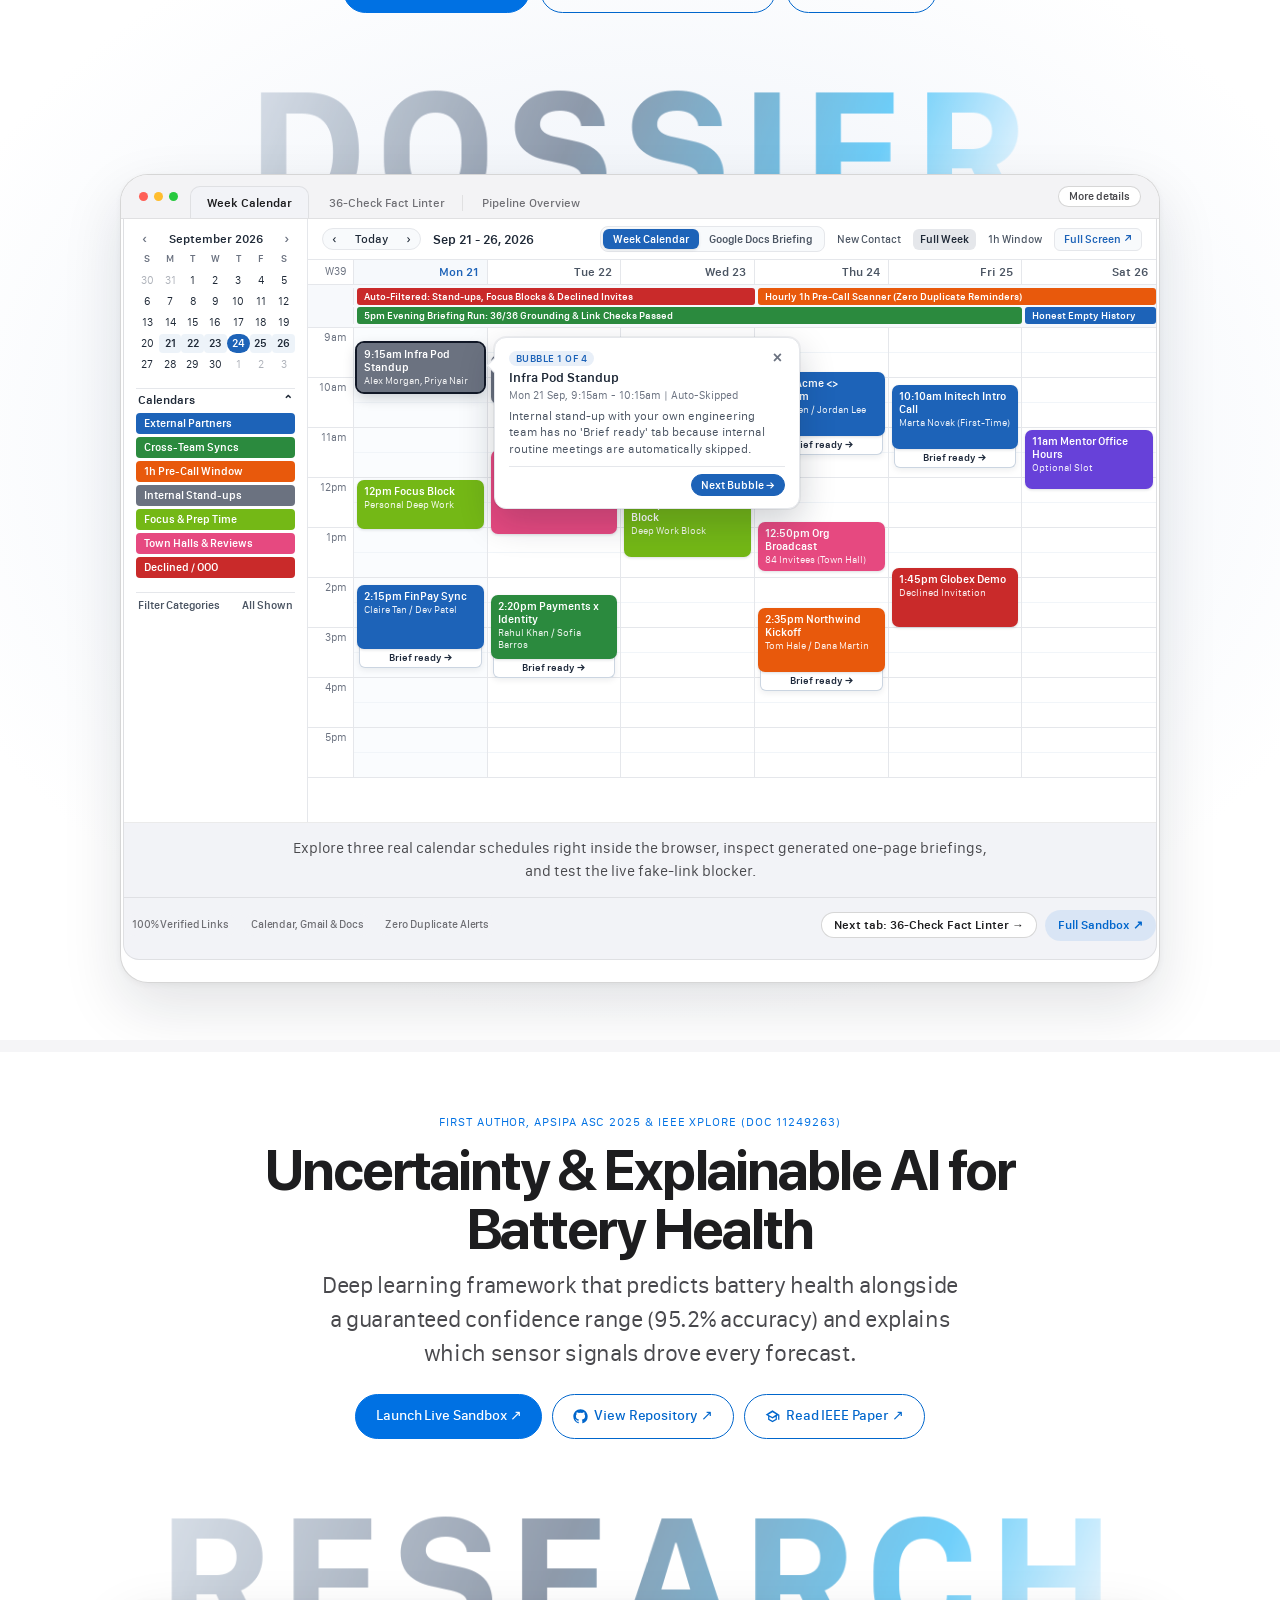
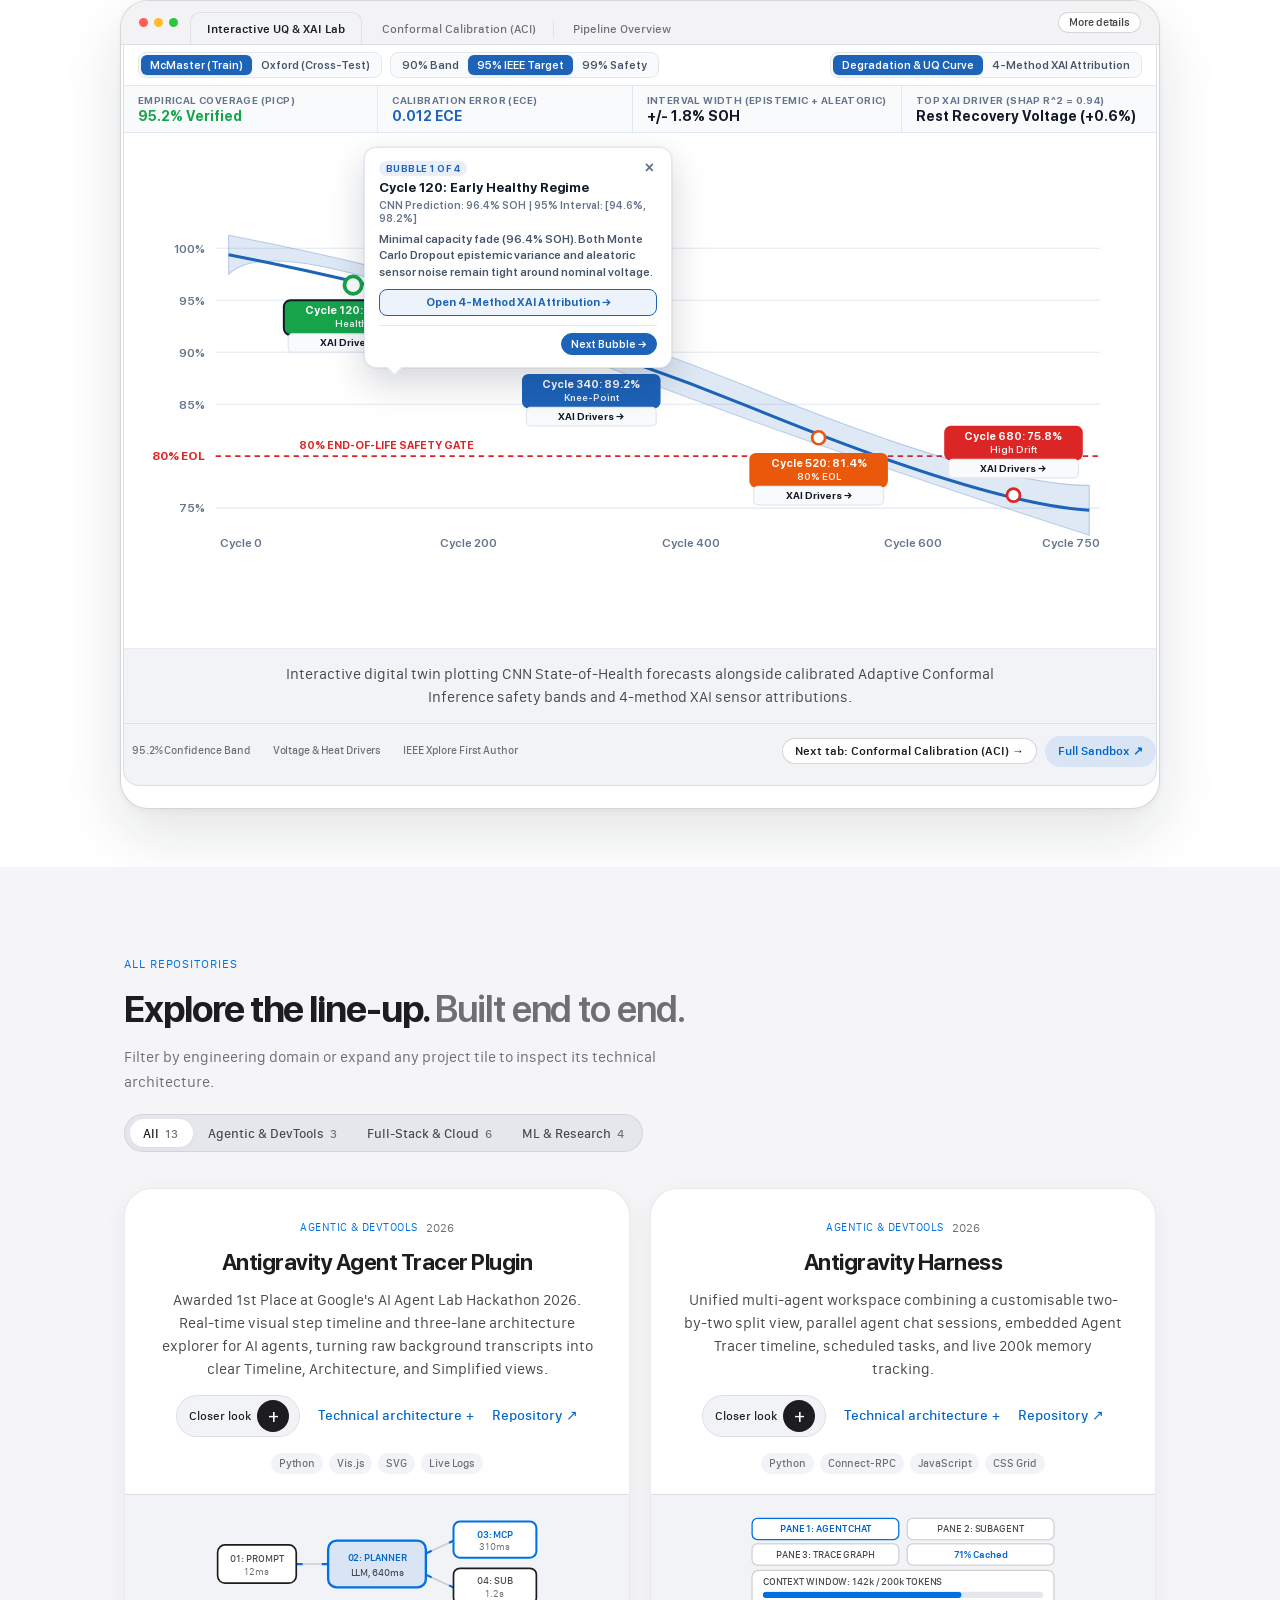
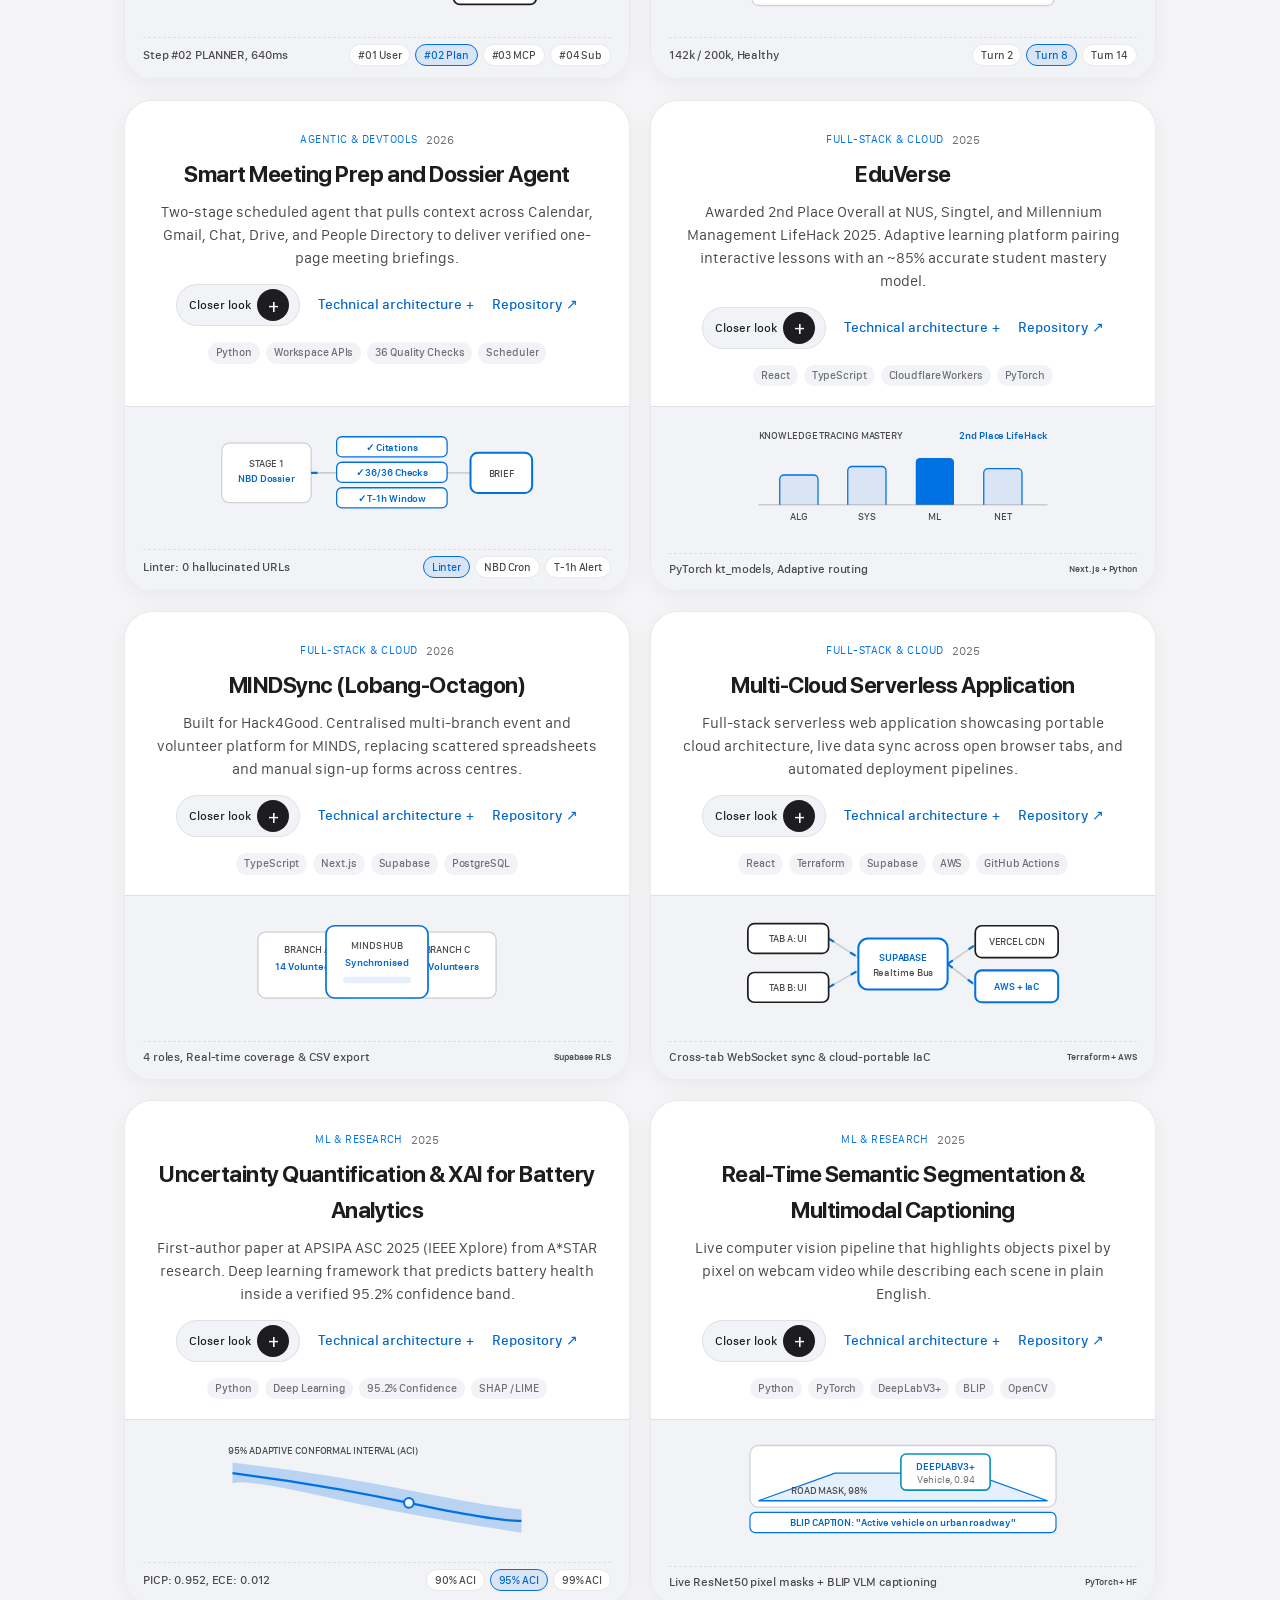
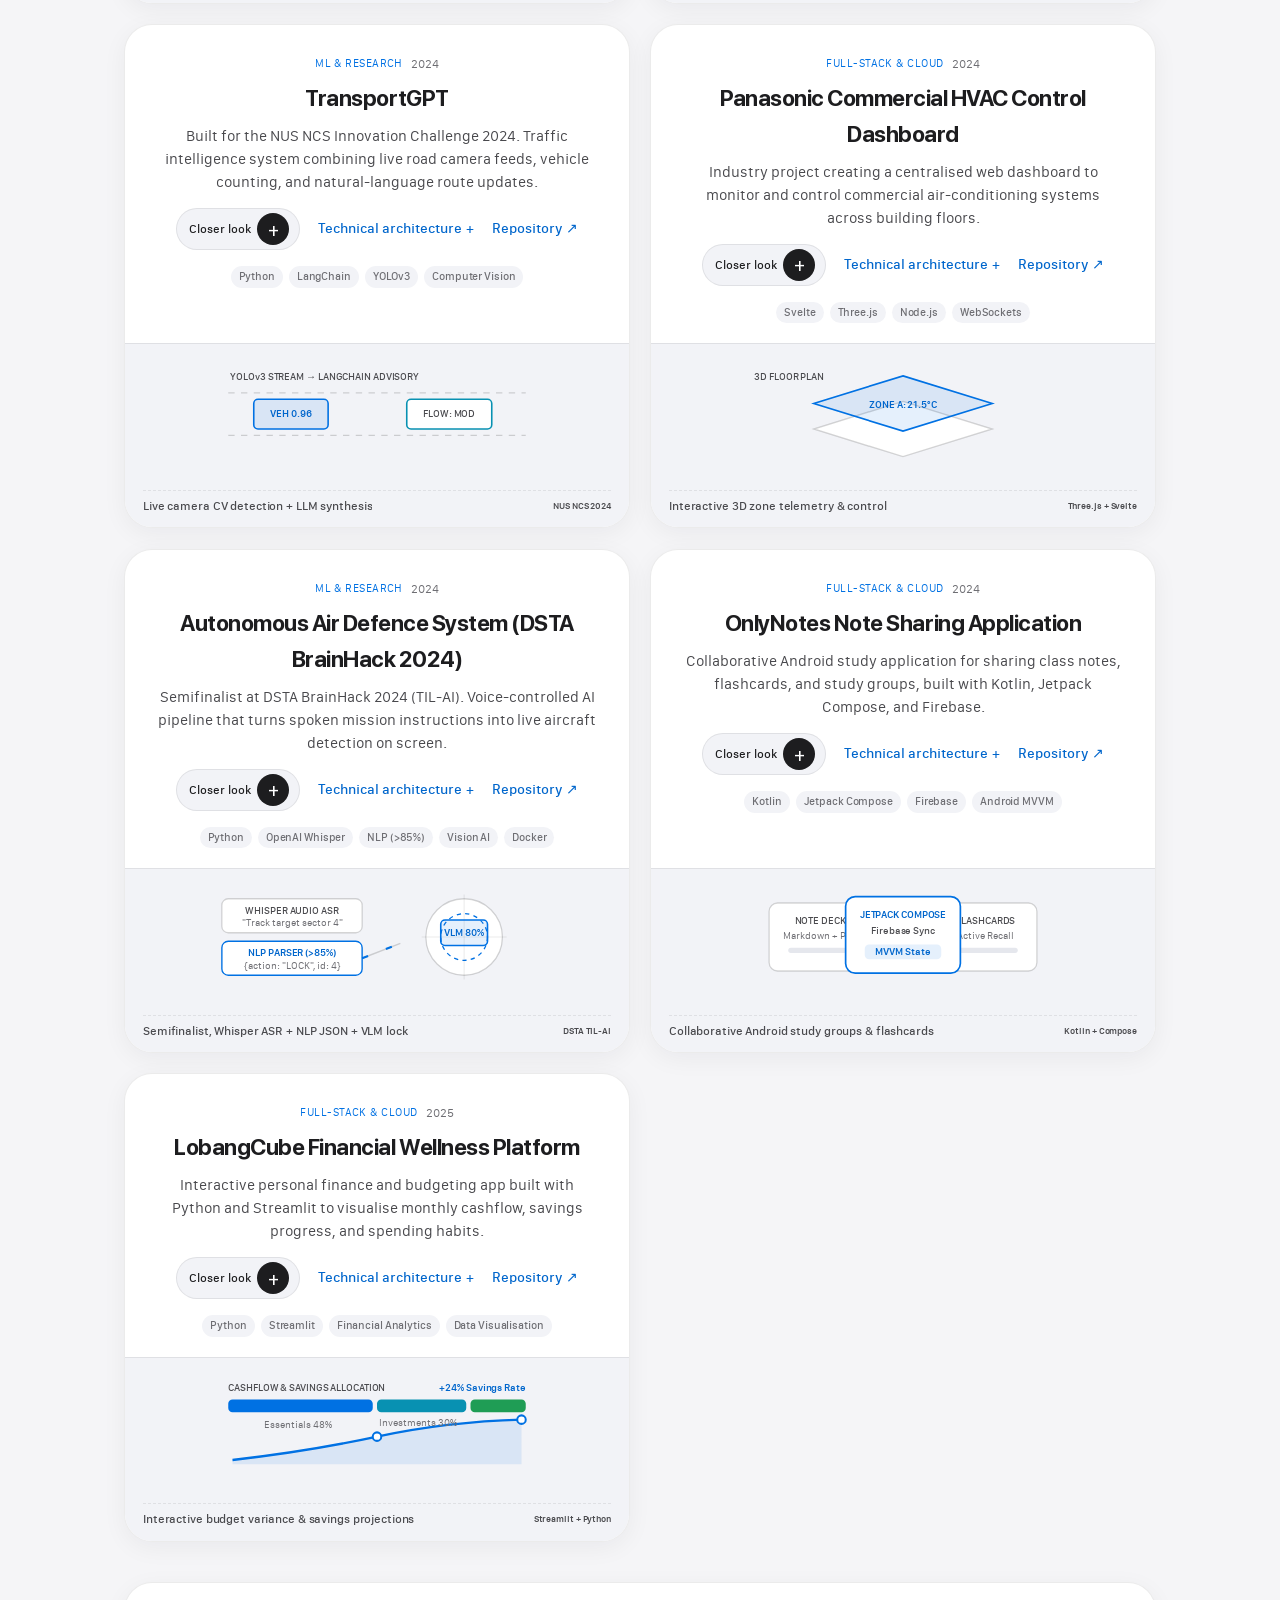
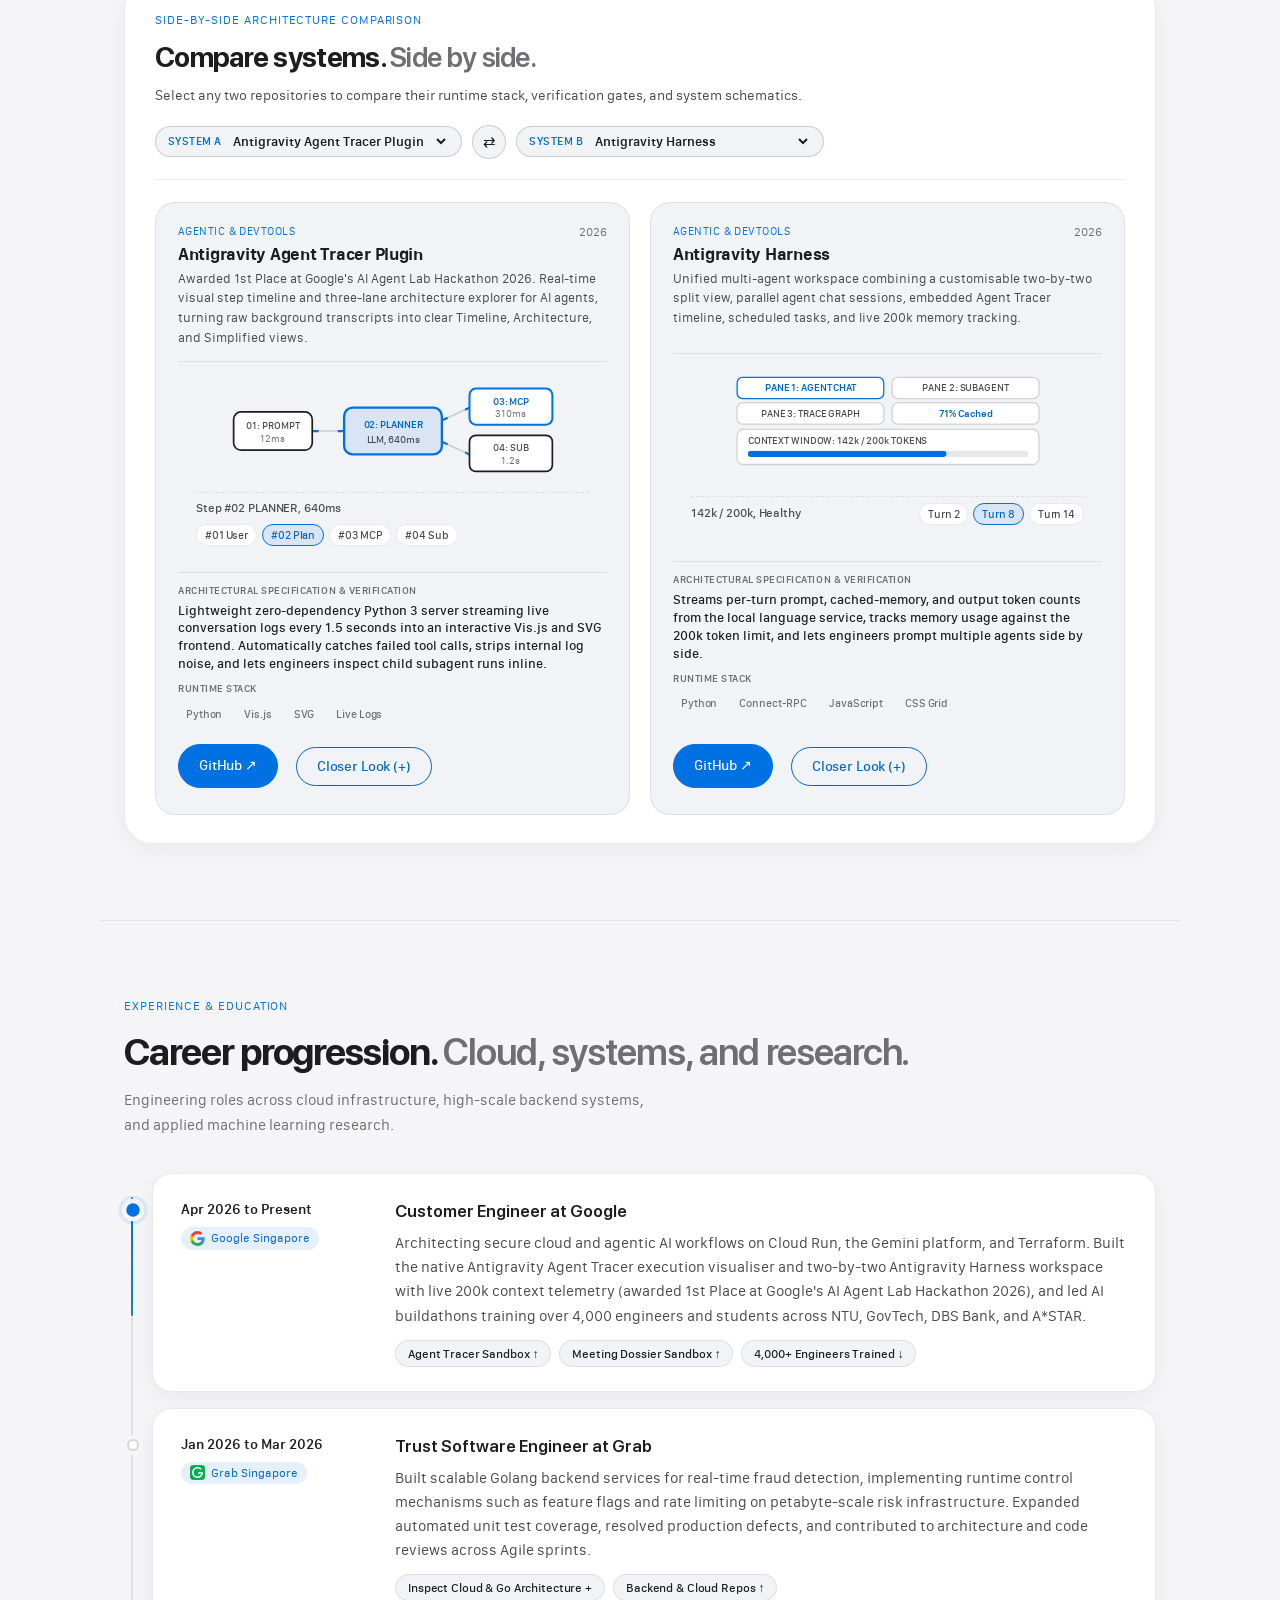
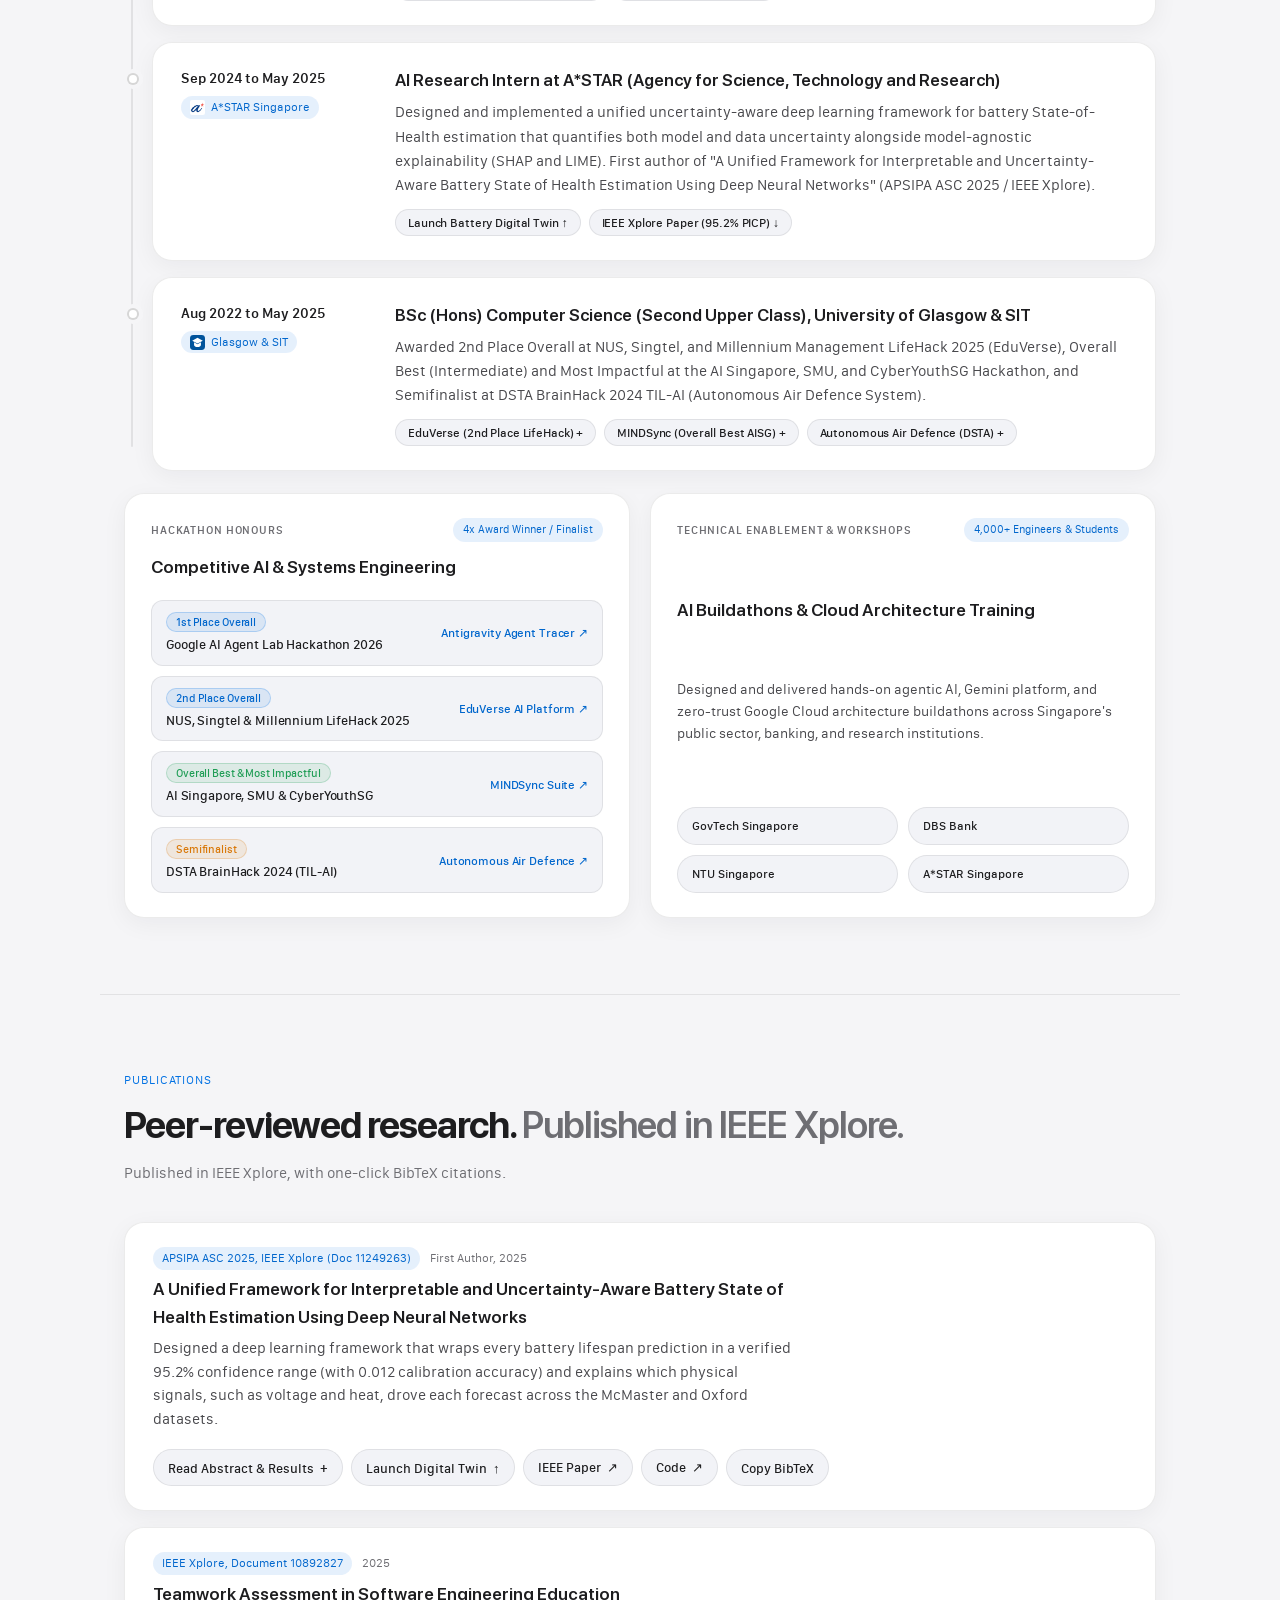
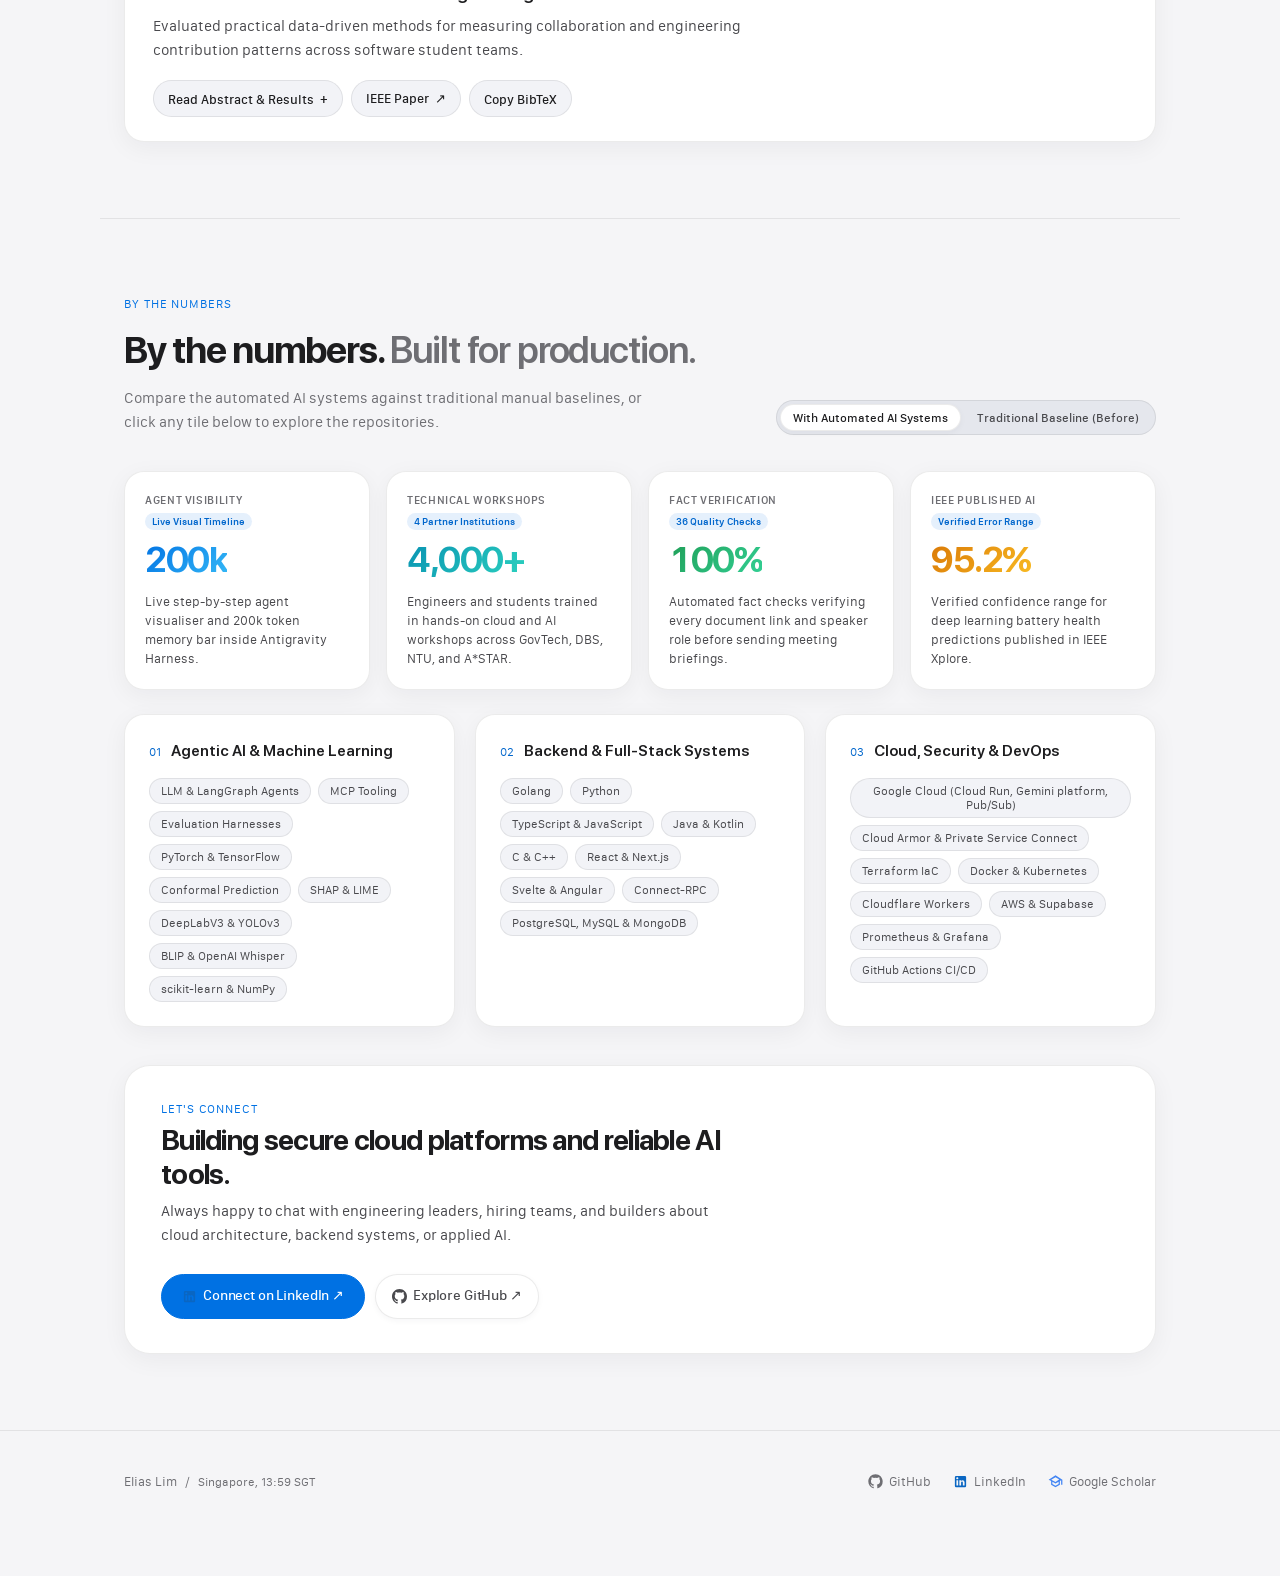
==== commit b093e61b: "feat(ui): sync portfolio and agent handoff (index.html)" ====
--- a/index.html
+++ b/index.html
@@ -25,7 +25,7 @@
   />
   <meta property="og:url" content="https://elim316.github.io/" />
   <meta property="og:locale" content="en_GB" />
-  <meta property="og:image" content="https://elim316.github.io/og-image.png?v=20261023-61" />
+  <meta property="og:image" content="https://elim316.github.io/og-image.png?v=20261023-62" />
   <meta property="og:image:width" content="1200" />
   <meta property="og:image:height" content="630" />
 
@@ -36,7 +36,7 @@
     name="twitter:description"
     content="Engineering portfolio of Elias Lim. Agentic AI systems, cloud architecture, and machine learning research."
   />
-  <meta name="twitter:image" content="https://elim316.github.io/og-image.png?v=20261023-61" />
+  <meta name="twitter:image" content="https://elim316.github.io/og-image.png?v=20261023-62" />
 
   <!-- JSON-LD Structured Data (no email address) -->
   <script type="application/ld+json">
@@ -63,10 +63,10 @@
   }
   </script>
 
-  <link rel="icon" type="image/svg+xml" href="favicon.svg?v=20261023-61" />
+  <link rel="icon" type="image/svg+xml" href="favicon.svg?v=20261023-62" />
   <link rel="preload" href="fonts/SFProDisplay-Semibold.woff2" as="font" type="font/woff2" crossorigin />
   <link rel="preload" href="fonts/SFProText-Regular.woff2" as="font" type="font/woff2" crossorigin />
-  <link rel="stylesheet" href="styles.css?v=20261023-61" />
+  <link rel="stylesheet" href="styles.css?v=20261023-62" />
 </head>
 <body>
   <!-- Frosted Global Navigation Bar -->
@@ -952,7 +952,7 @@
                       id="tracer-embedded-iframe"
                       class="tracer-sandbox-frame"
                       sandbox="allow-scripts allow-same-origin allow-popups allow-popups-to-escape-sandbox"
-                      data-src="sandbox/agent-tracer/index.html?embed=1&amp;v=20261023-61"
+                      data-src="sandbox/agent-tracer/index.html?embed=1&amp;v=20261023-62"
                       title="Interactive Agent Tracer Sandbox"
                     ></iframe>
                   </div>
@@ -1079,8 +1079,8 @@
                       id="prep-embedded-iframe"
                       class="tracer-sandbox-frame"
                       sandbox="allow-scripts allow-same-origin allow-popups allow-popups-to-escape-sandbox"
-                      src="sandbox/meeting-prep/index.html?embed=1&amp;v=20261023-61"
-                      data-src="sandbox/meeting-prep/index.html?embed=1&amp;v=20261023-61"
+                      src="sandbox/meeting-prep/index.html?embed=1&amp;v=20261023-62"
+                      data-src="sandbox/meeting-prep/index.html?embed=1&amp;v=20261023-62"
                       title="Interactive Meeting Prep Week Calendar"
                     ></iframe>
                   </div>
@@ -1272,8 +1272,8 @@
                       id="uq-embedded-iframe"
                       class="tracer-sandbox-frame"
                       sandbox="allow-scripts allow-same-origin allow-popups allow-popups-to-escape-sandbox"
-                      src="sandbox/uq-battery/index.html?embed=1&amp;v=20261023-61"
-                      data-src="sandbox/uq-battery/index.html?embed=1&amp;v=20261023-61"
+                      src="sandbox/uq-battery/index.html?embed=1&amp;v=20261023-62"
+                      data-src="sandbox/uq-battery/index.html?embed=1&amp;v=20261023-62"
                       title="Interactive Battery UQ and XAI Digital Twin"
                     ></iframe>
                   </div>
@@ -2007,17 +2007,44 @@
   <!-- Apple-Style Floating Bottom Stage Controller Pill -->
   <div class="apple-stage-dock" id="apple-stage-dock" role="region" aria-label="Interactive stage controller">
     <div class="stage-dock-teleprompter" id="stage-dock-teleprompter" aria-live="polite">
-      <span class="teleprompter-dot" aria-hidden="true"></span>
-      <span class="teleprompter-text" id="teleprompter-text">Voice-over narration active</span>
-      <button
-        type="button"
-        class="teleprompter-speed-btn"
-        id="stage-dock-speed-btn"
-        aria-label="Toggle voice-over playback speed"
-        title="Cycle playback speed (1x / 1.25x / 1.5x)"
-      >
-        1x
-      </button>
+      <div class="teleprompter-top-row">
+        <span class="teleprompter-dot" aria-hidden="true"></span>
+        <span class="teleprompter-text" id="teleprompter-text">Voice-over narration active</span>
+        <div class="teleprompter-actions">
+          <button
+            type="button"
+            class="teleprompter-speed-btn"
+            id="stage-dock-speed-btn"
+            aria-label="Toggle voice-over playback speed"
+            title="Cycle playback speed (1x / 1.25x / 1.5x)"
+          >
+            1x
+          </button>
+          <button
+            type="button"
+            class="teleprompter-close-btn"
+            id="teleprompter-close-btn"
+            aria-label="Close voice-over player"
+            title="Stop and close voice-over player"
+          >
+            &#215;
+          </button>
+        </div>
+      </div>
+      <div class="teleprompter-scrubber-row" aria-label="Audio playback scrubber">
+        <span class="scrubber-time" id="scrubber-time-current">0:00</span>
+        <input
+          type="range"
+          class="stage-dock-scrubber"
+          id="stage-dock-scrubber"
+          min="0"
+          max="1000"
+          step="1"
+          value="0"
+          aria-label="Seek voice-over audio"
+        />
+        <span class="scrubber-time" id="scrubber-time-total">0:29</span>
+      </div>
     </div>
     <div class="stage-dock-row">
     <div class="stage-dock-pill">
@@ -2233,6 +2260,6 @@
     </div>
   </footer>
 
-  <script src="app.js?v=20261023-61"></script>
+  <script src="app.js?v=20261023-62"></script>
 </body>
 </html>
--- a/styles.css
+++ b/styles.css
@@ -2445,13 +2445,6 @@
 }
 
 /* Apple M4-Inspired Sculpted Titanium Spec Bento Grid & Before/After Comparison */
-.stack-header-actions {
-  display: flex;
-  flex-wrap: wrap;
-  align-items: center;
-  gap: 10px;
-}
-
 .bento-compare-bar {
   display: inline-flex;
   align-items: center;
@@ -2622,20 +2615,6 @@
   transform: scale(1.02);
 }
 
-.closer-look-plus-icon {
-  display: inline-flex;
-  align-items: center;
-  justify-content: center;
-  width: 18px;
-  height: 18px;
-  border-radius: 50%;
-  background: var(--apple-blue);
-  color: #ffffff;
-  font-size: 0.82rem;
-  font-weight: 600;
-  line-height: 1;
-}
-
 /* ==========================================================================
    6. Apple Floating Bottom Stage Controller Pill & Closer Look Sheet Modal
    ========================================================================== */
@@ -2663,16 +2642,18 @@
 
 .stage-dock-teleprompter {
   display: none;
-  align-items: center;
-  gap: 10px;
+  flex-direction: column;
+  align-items: stretch;
+  gap: 5px;
+  min-width: min(380px, 88vw);
   max-width: min(680px, 92vw);
-  padding: 7px 14px;
-  border-radius: var(--radius-pill);
+  padding: 8px 14px 7px;
+  border-radius: 18px;
   background: var(--bg-nav);
   backdrop-filter: saturate(180%) blur(22px);
   -webkit-backdrop-filter: saturate(180%) blur(22px);
   border: 1px solid var(--border-strong);
-  box-shadow: var(--shadow-card-hover);
+  box-shadow: var(--glass-specular), var(--shadow-card-hover);
   font-size: 0.78rem;
   font-weight: 500;
   color: var(--text-primary);
@@ -2681,6 +2662,20 @@
 
 .stage-dock-teleprompter.is-visible {
   display: inline-flex;
+}
+
+.teleprompter-top-row {
+  display: flex;
+  align-items: center;
+  justify-content: space-between;
+  gap: 10px;
+}
+
+.teleprompter-actions {
+  display: inline-flex;
+  align-items: center;
+  gap: 5px;
+  flex-shrink: 0;
 }
 
 @keyframes teleprompterFadeIn {
@@ -2701,13 +2696,21 @@
   background: var(--apple-blue);
   flex-shrink: 0;
   box-shadow: 0 0 0 3px var(--accent-subtle);
+  transition: background-color 180ms var(--ease-smooth), box-shadow 180ms var(--ease-smooth);
+}
+
+.stage-dock-teleprompter.is-paused .teleprompter-dot {
+  background: var(--text-muted);
+  box-shadow: none;
 }
 
 .teleprompter-text {
+  flex: 1;
+  min-width: 0;
   white-space: nowrap;
   overflow: hidden;
   text-overflow: ellipsis;
-  max-width: min(540px, 72vw);
+  max-width: min(520px, 68vw);
   letter-spacing: -0.01em;
 }
 
@@ -2732,6 +2735,114 @@
   border-color: var(--apple-blue);
   background: var(--accent-subtle);
   transform: scale(1.04);
+}
+
+.teleprompter-close-btn {
+  display: inline-flex;
+  align-items: center;
+  justify-content: center;
+  width: 20px;
+  height: 20px;
+  padding: 0;
+  border-radius: 50%;
+  border: 1px solid transparent;
+  background: transparent;
+  color: var(--text-muted);
+  font-size: 0.88rem;
+  font-weight: 600;
+  line-height: 1;
+  cursor: pointer;
+  flex-shrink: 0;
+  transition:
+    background-color 160ms var(--ease-smooth),
+    color 160ms var(--ease-smooth),
+    border-color 160ms var(--ease-smooth);
+}
+
+.teleprompter-close-btn:hover {
+  background: var(--bg-subtle);
+  border-color: var(--border-subtle);
+  color: var(--text-primary);
+}
+
+.teleprompter-scrubber-row {
+  display: flex;
+  align-items: center;
+  gap: 8px;
+  padding-top: 1px;
+}
+
+.scrubber-time {
+  font-family: var(--font-mono);
+  font-size: 0.65rem;
+  font-weight: 600;
+  font-variant-numeric: tabular-nums;
+  color: var(--text-muted);
+  min-width: 26px;
+  line-height: 1;
+  user-select: none;
+}
+
+#scrubber-time-total {
+  text-align: right;
+}
+
+.stage-dock-scrubber {
+  -webkit-appearance: none;
+  appearance: none;
+  flex: 1;
+  height: 3.5px;
+  margin: 0;
+  border-radius: 999px;
+  background: linear-gradient(
+    90deg,
+    var(--apple-blue) 0%,
+    var(--apple-blue) var(--scrubber-pct, 0%),
+    var(--border-strong) var(--scrubber-pct, 0%),
+    var(--border-strong) 100%
+  );
+  outline: none;
+  cursor: pointer;
+  transition: height 150ms var(--ease-smooth);
+}
+
+.stage-dock-scrubber:hover,
+.stage-dock-scrubber:focus-visible {
+  height: 5px;
+}
+
+.stage-dock-scrubber::-webkit-slider-thumb {
+  -webkit-appearance: none;
+  appearance: none;
+  width: 10px;
+  height: 10px;
+  border-radius: 50%;
+  background: var(--apple-blue);
+  border: 1.5px solid var(--bg-elevated);
+  box-shadow: 0 1px 3px rgba(0, 0, 0, 0.28);
+  cursor: pointer;
+  transition: transform 150ms var(--spring-out), background-color 150ms var(--ease-smooth);
+}
+
+.stage-dock-scrubber:hover::-webkit-slider-thumb,
+.stage-dock-scrubber:active::-webkit-slider-thumb {
+  transform: scale(1.22);
+}
+
+.stage-dock-scrubber::-moz-range-thumb {
+  width: 10px;
+  height: 10px;
+  border-radius: 50%;
+  background: var(--apple-blue);
+  border: 1.5px solid var(--bg-elevated);
+  box-shadow: 0 1px 3px rgba(0, 0, 0, 0.28);
+  cursor: pointer;
+  transition: transform 150ms var(--spring-out), background-color 150ms var(--ease-smooth);
+}
+
+.stage-dock-scrubber:hover::-moz-range-thumb,
+.stage-dock-scrubber:active::-moz-range-thumb {
+  transform: scale(1.22);
 }
 
 .apple-stage-dock.is-hidden {
@@ -3955,9 +4066,6 @@
 
 @media (max-width: 840px) {
   .bezel-grid,
-  .about-grid,
-  .about-bento,
-  .stage-visual-grid,
   .promo-grid,
   .skills-grid,
   .apple-bento-specs,
@@ -3992,8 +4100,8 @@
   margin-top: 38px;
   padding: 34px 36px;
   border-radius: 26px;
-  background: var(--bg-surface);
-  border: 1px solid var(--border);
+  background: var(--bg-elevated);
+  border: 1px solid var(--border-subtle);
   box-shadow: var(--shadow-card);
   display: flex;
   align-items: center;
@@ -4047,10 +4155,7 @@
   .project-visual,
   .promo-links,
   .pub-actions,
-  .closing-cta-card,
-  #hero-print-cv-btn,
-  #footer-print-cv-btn,
-  #print-cv-btn {
+  .closing-cta-card {
     display: none !important;
   }
 
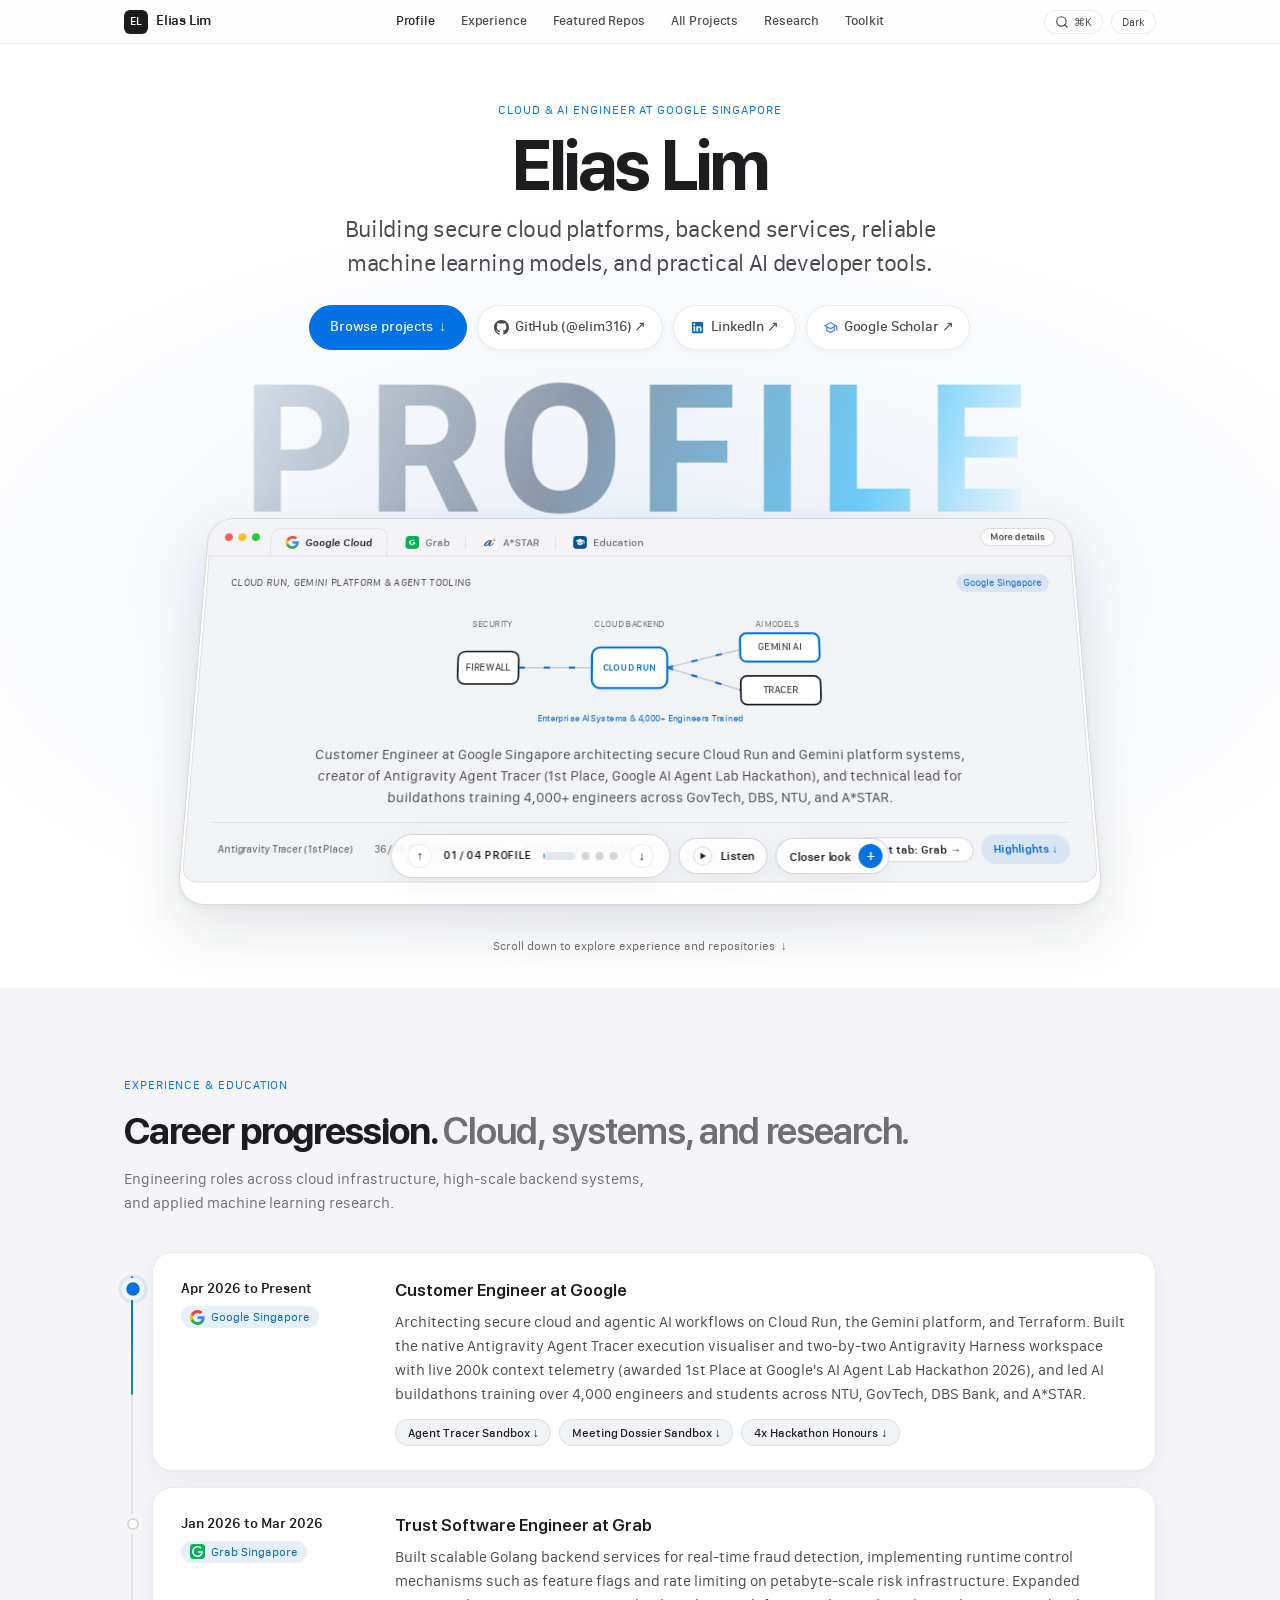
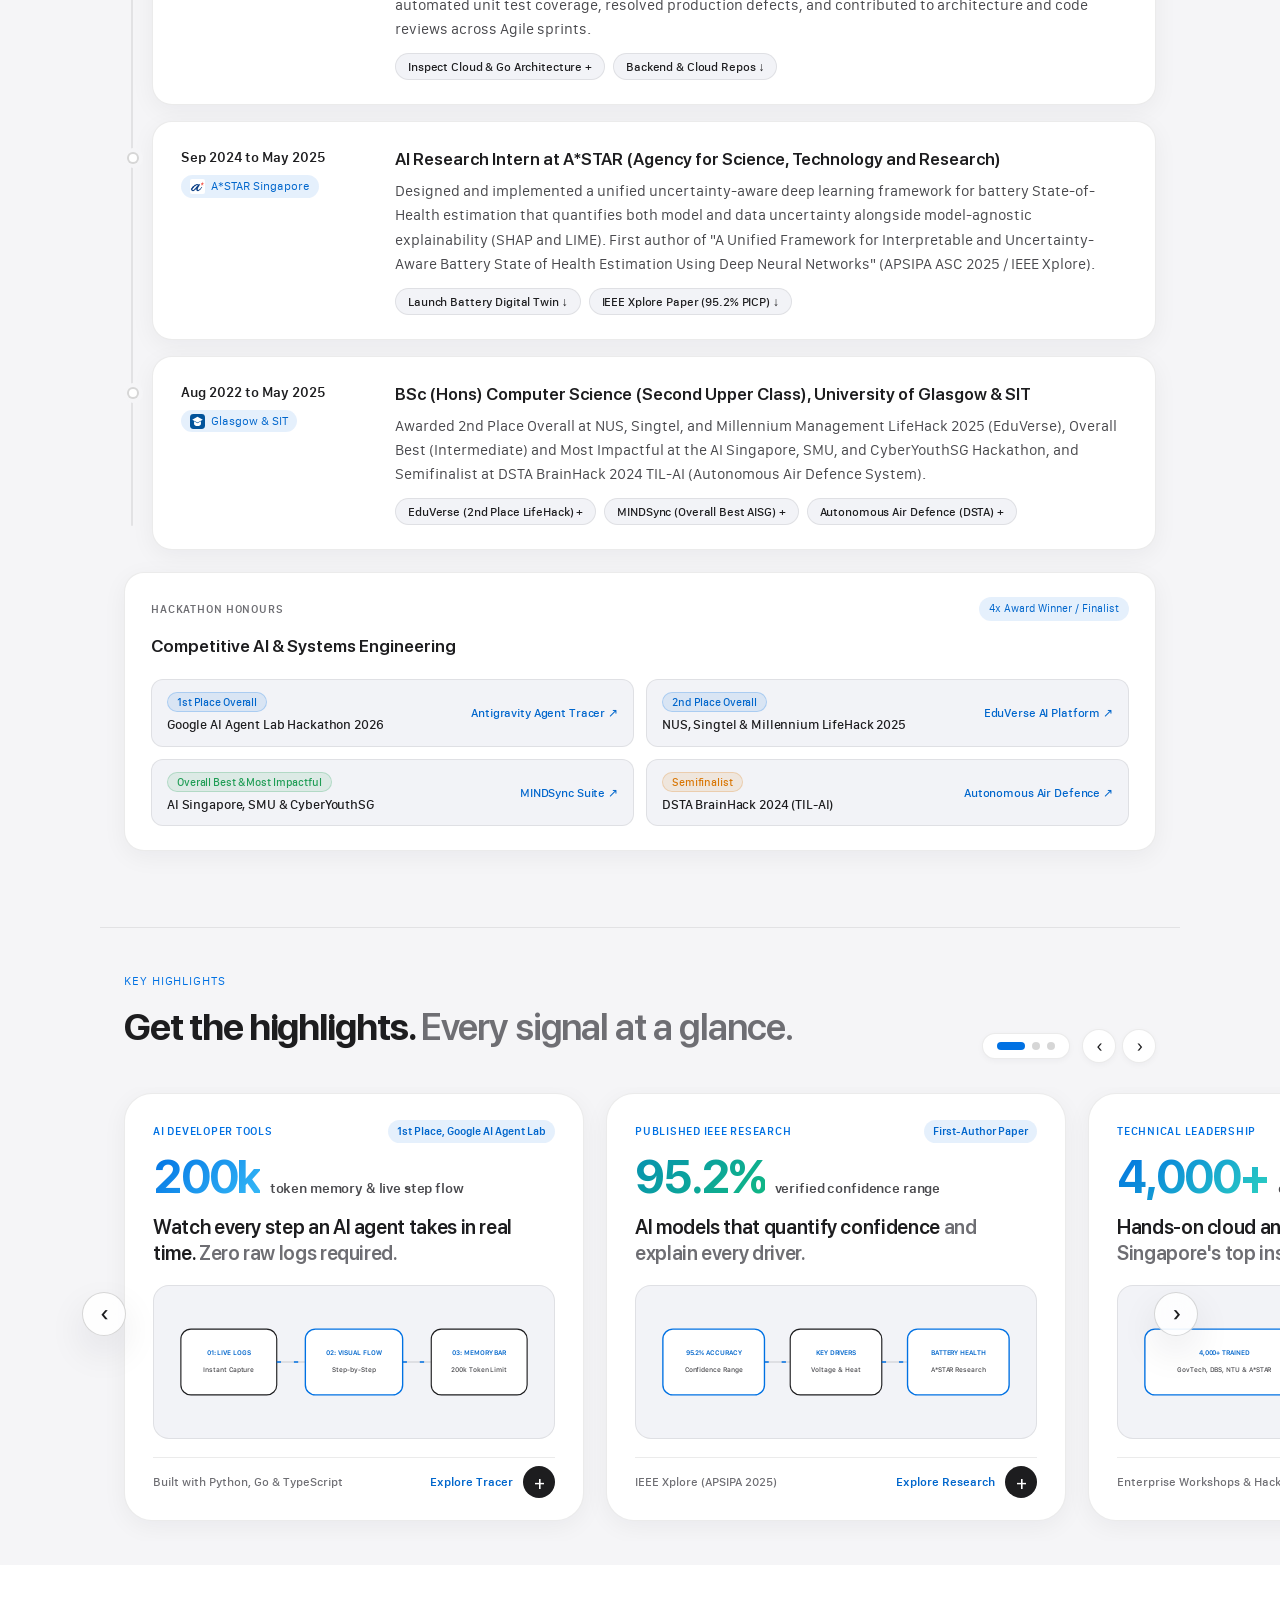
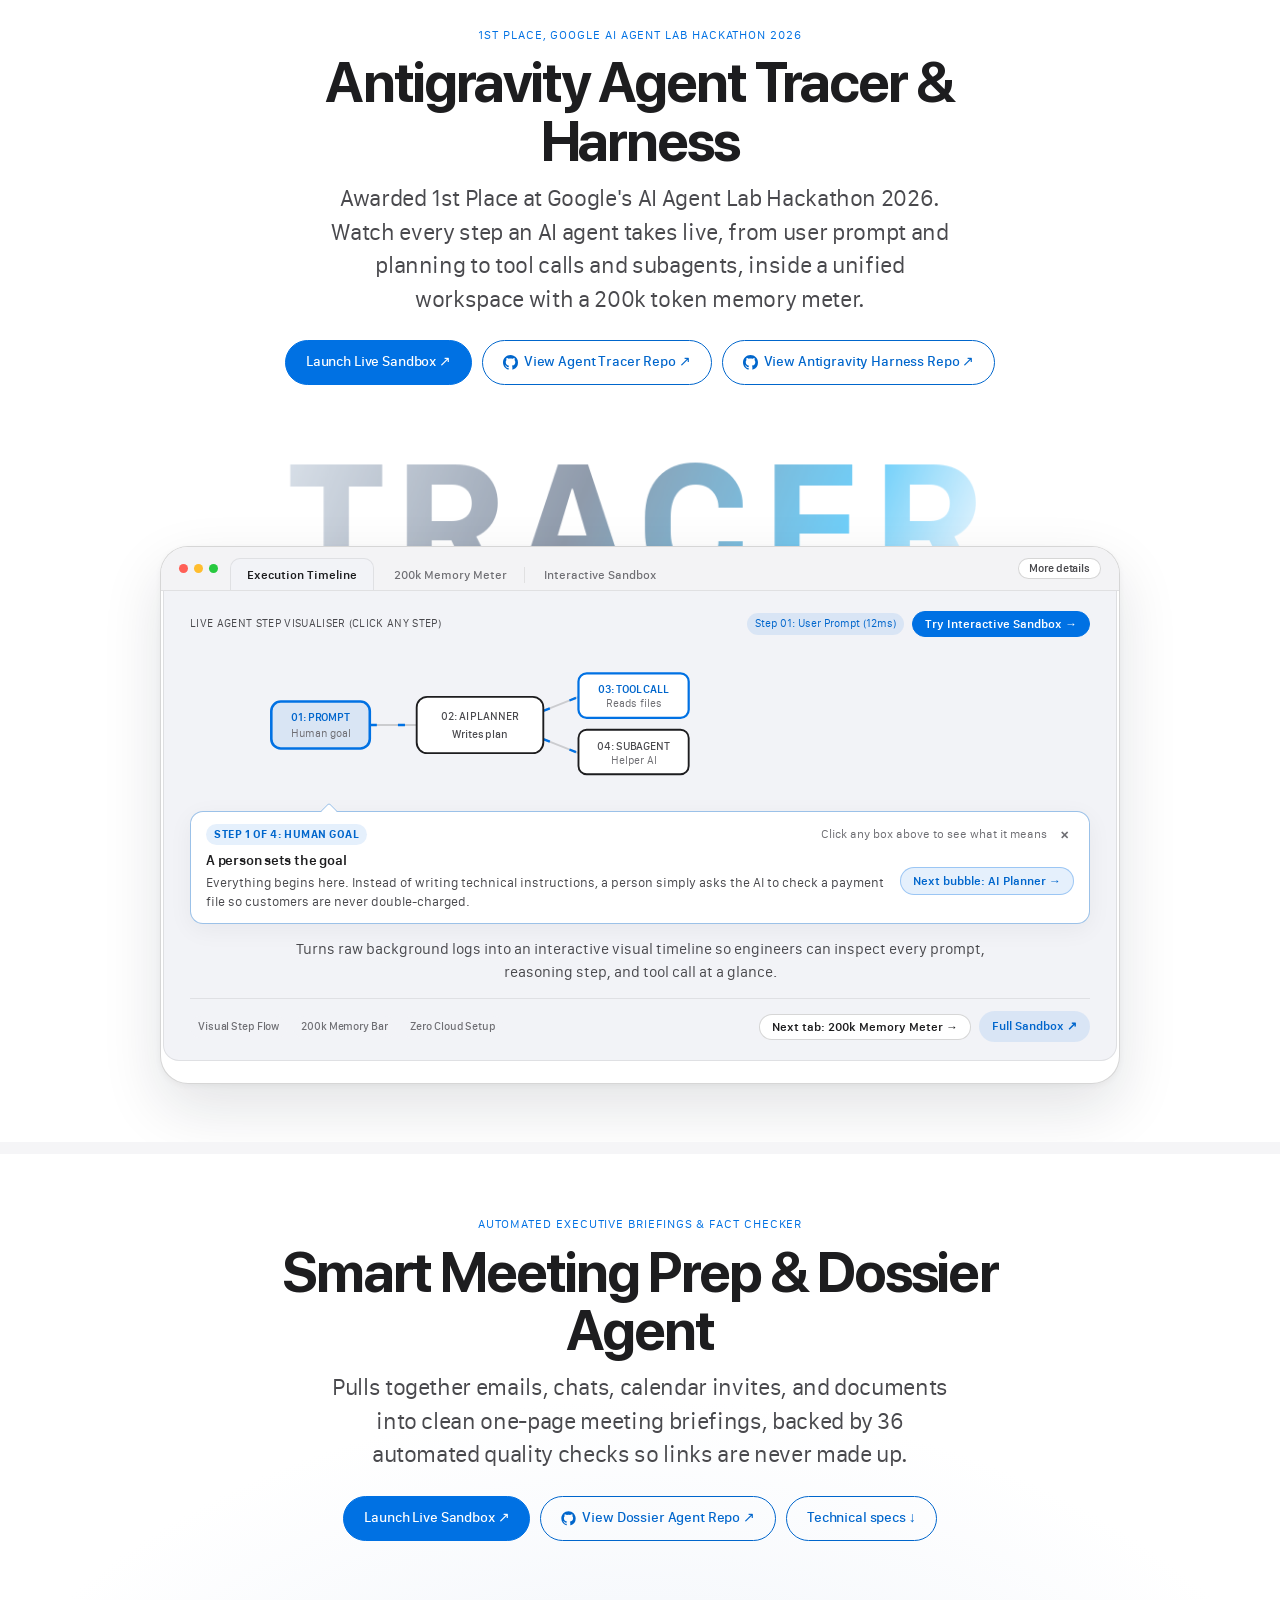
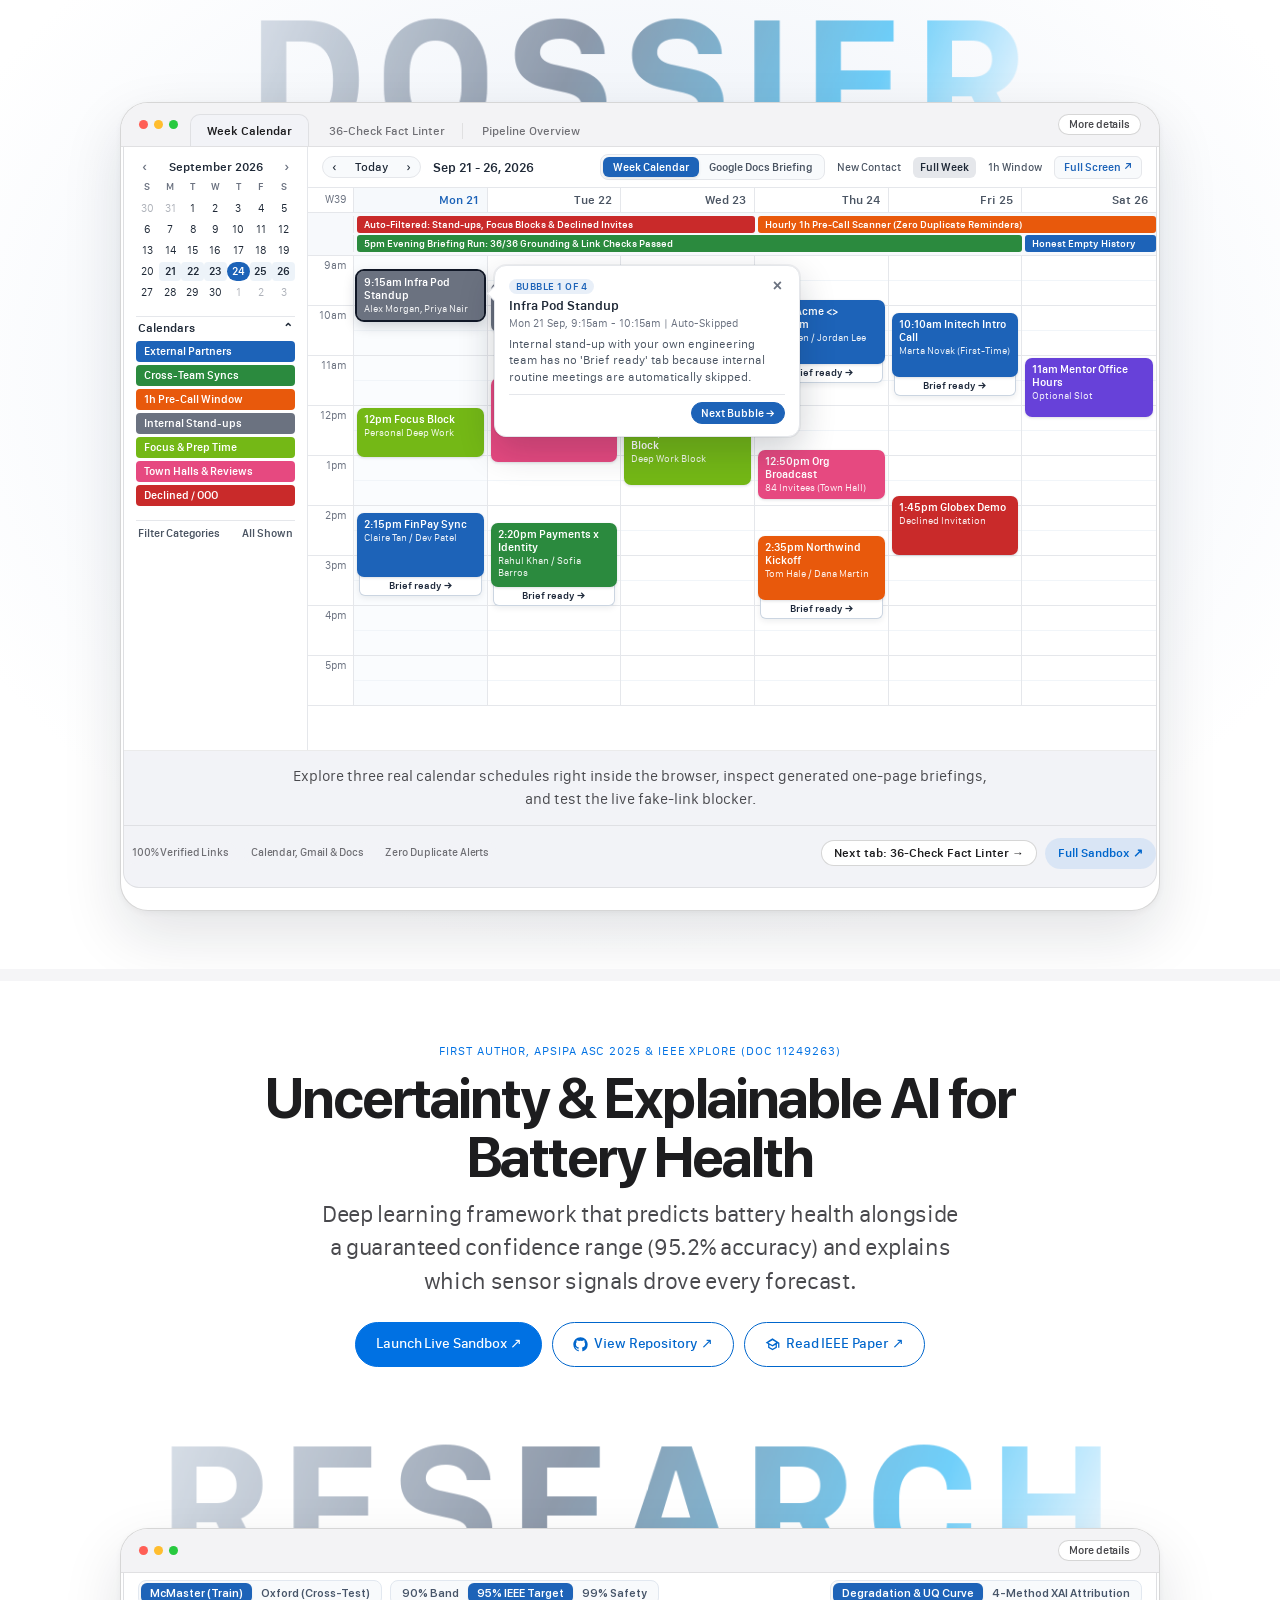
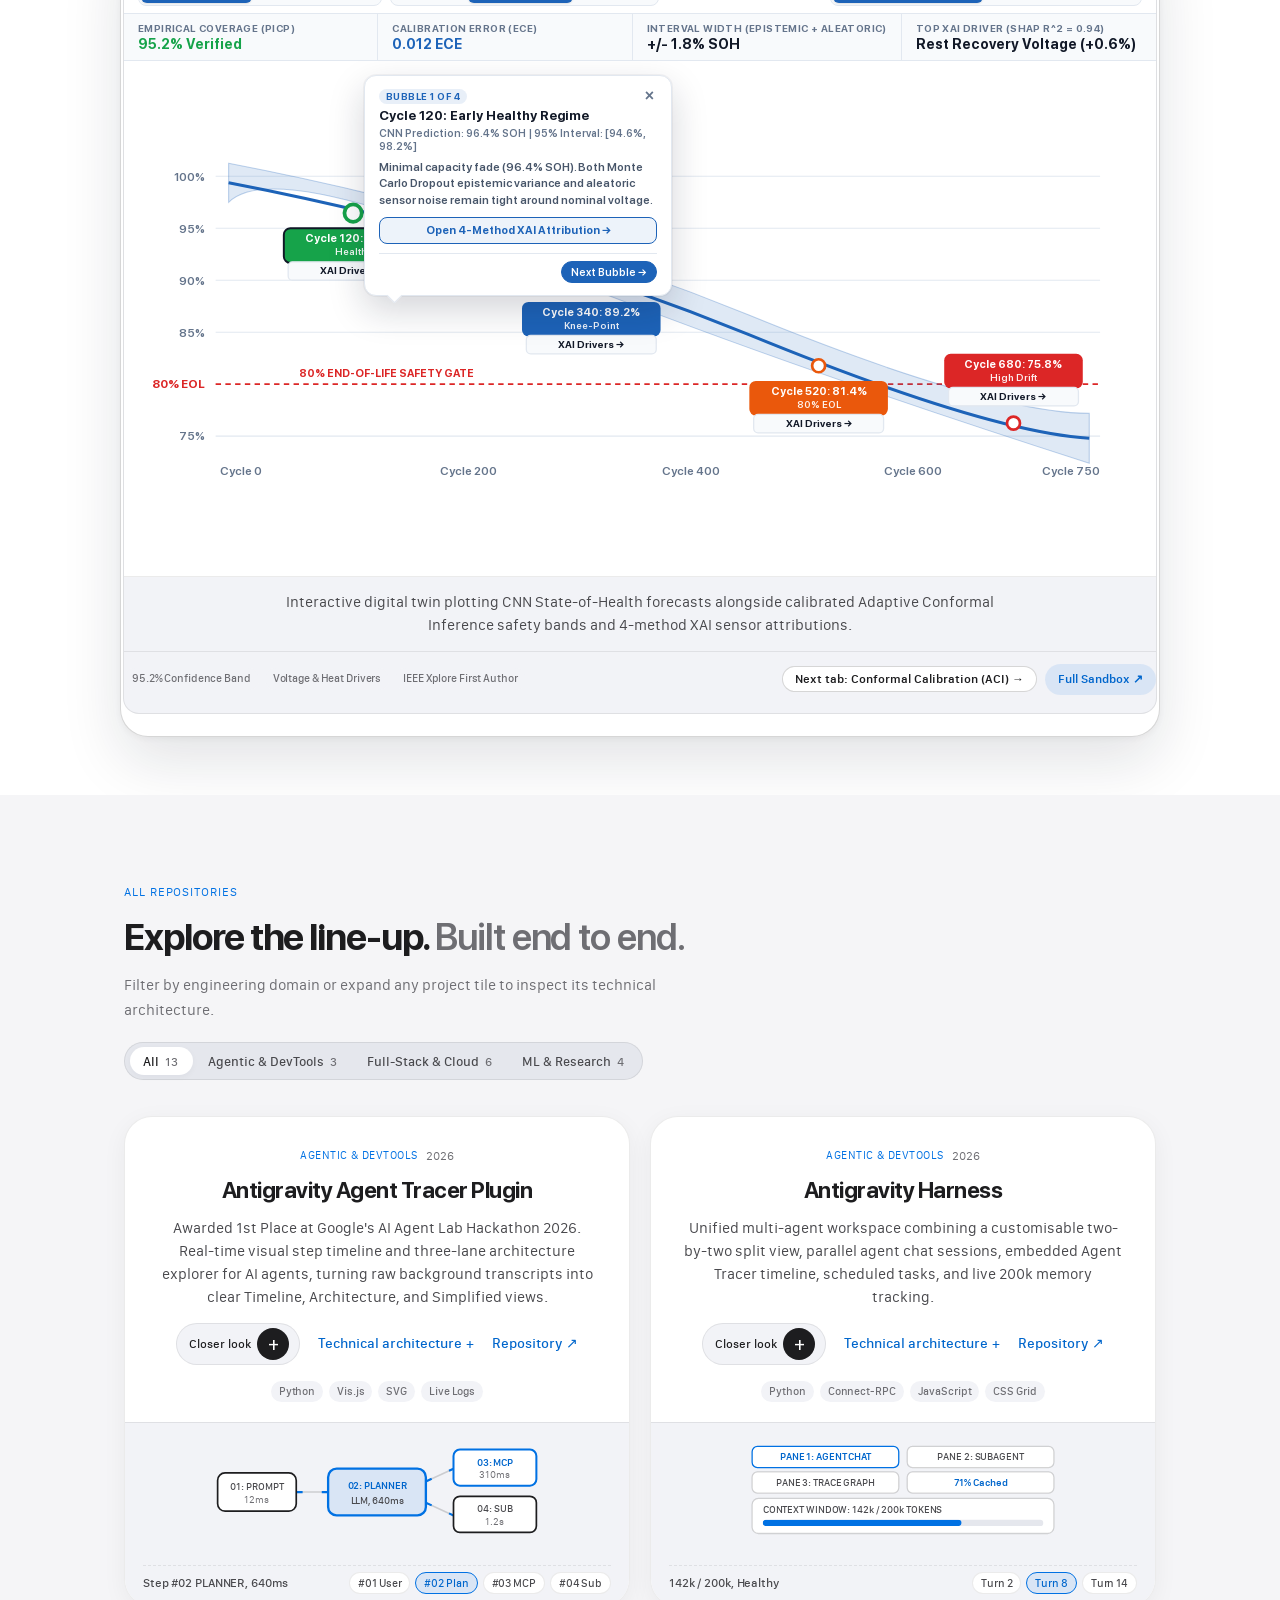
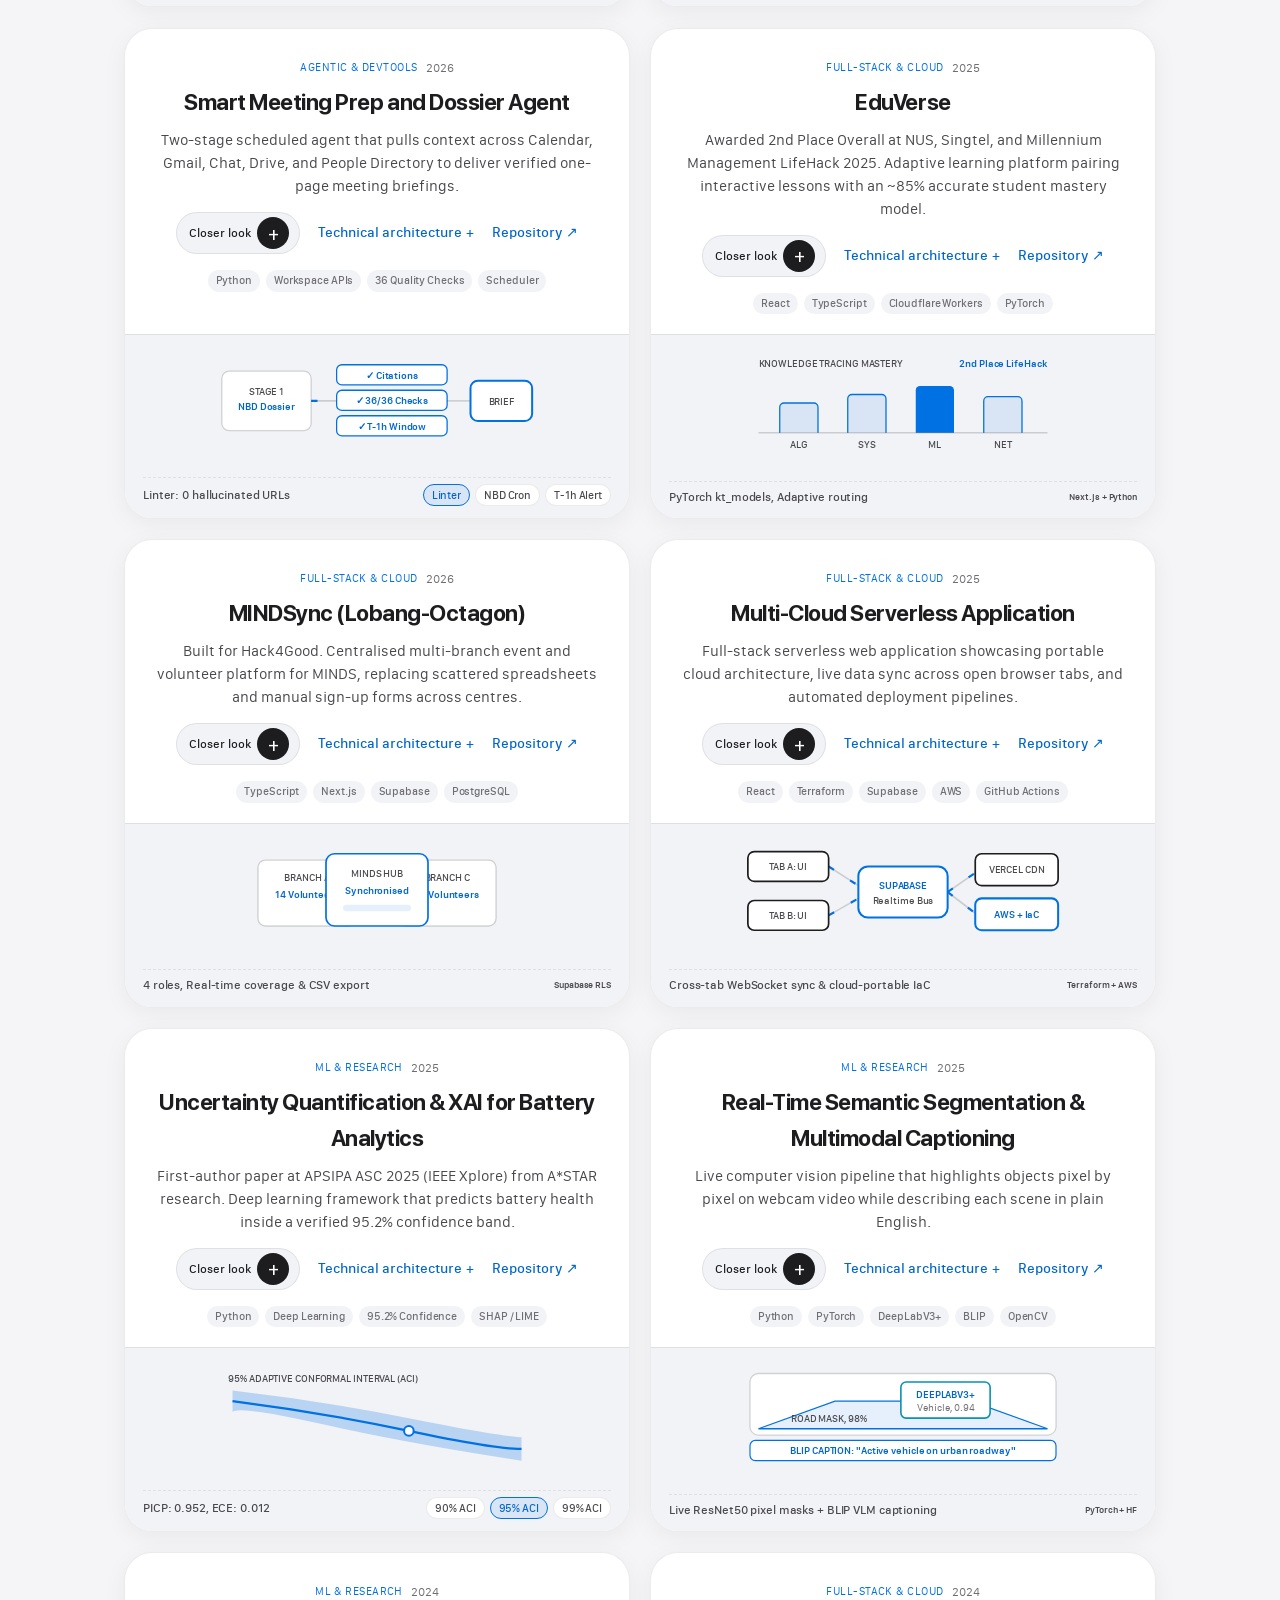
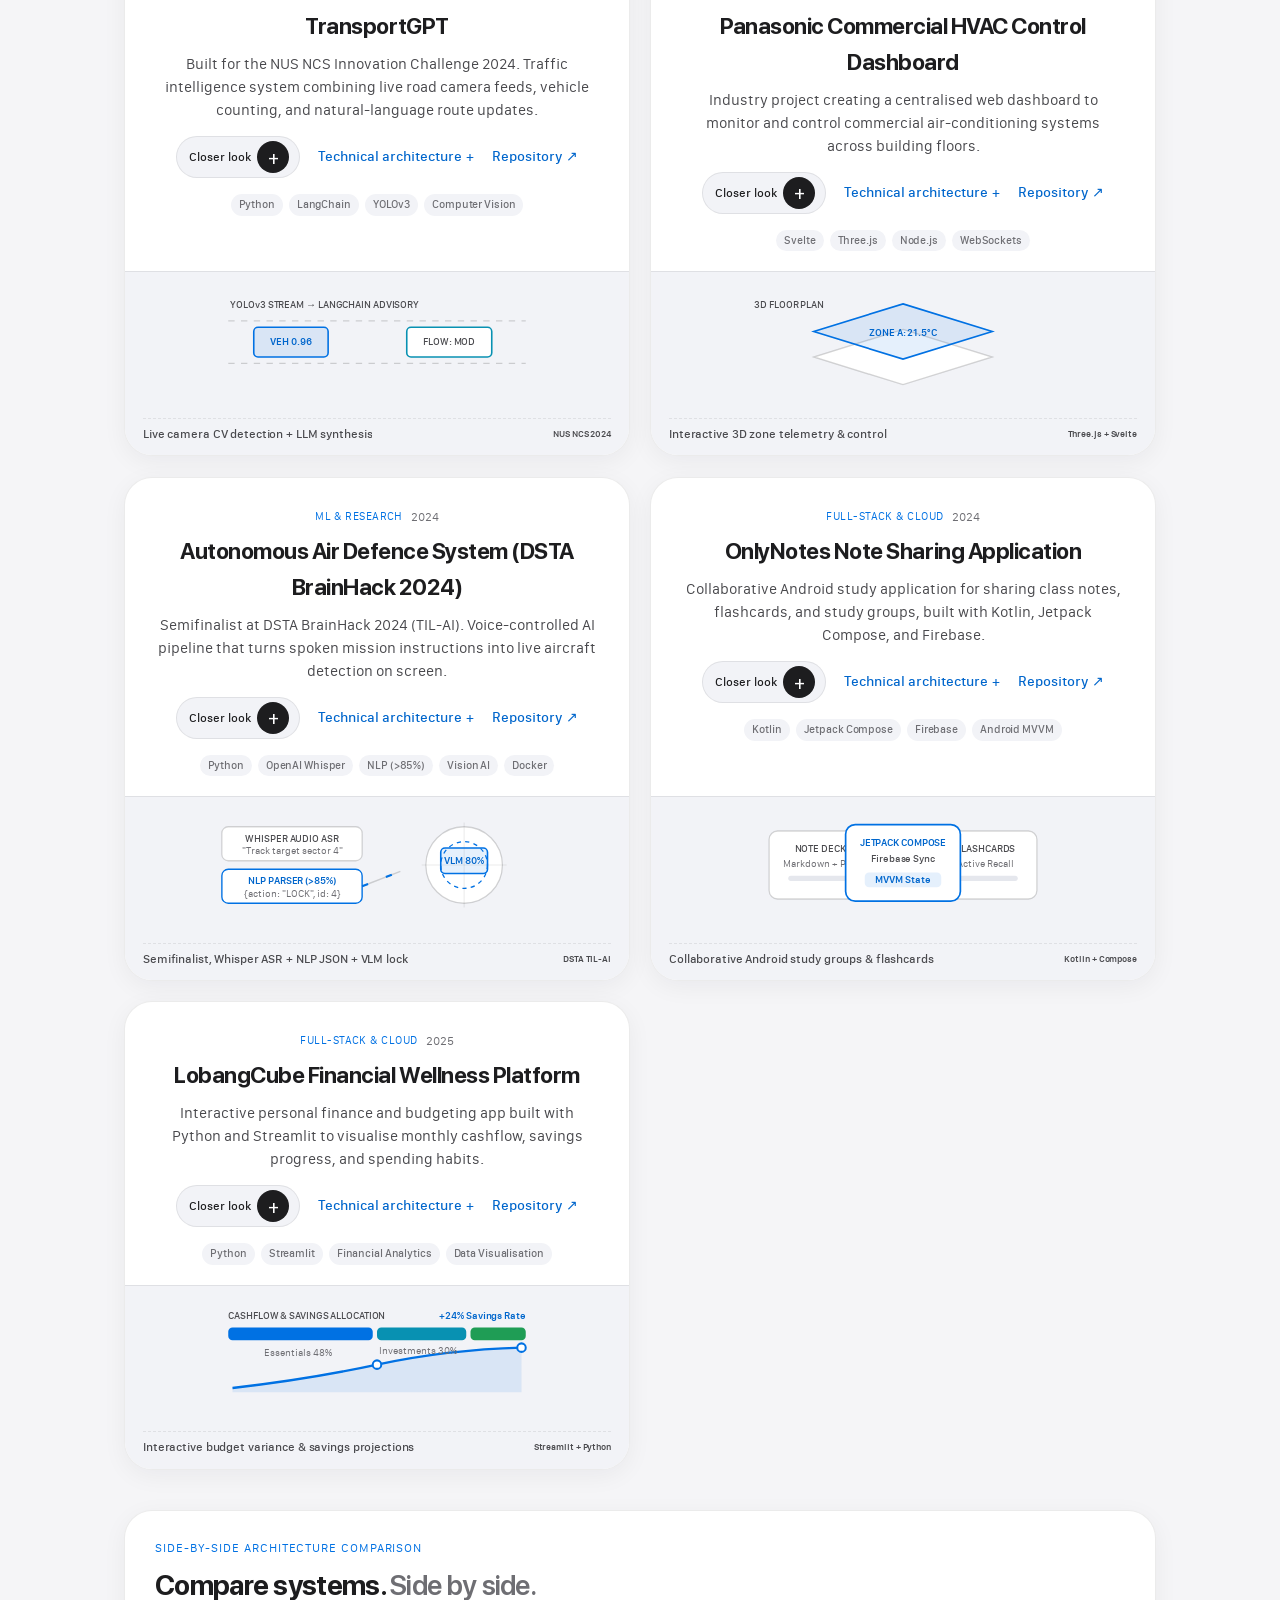
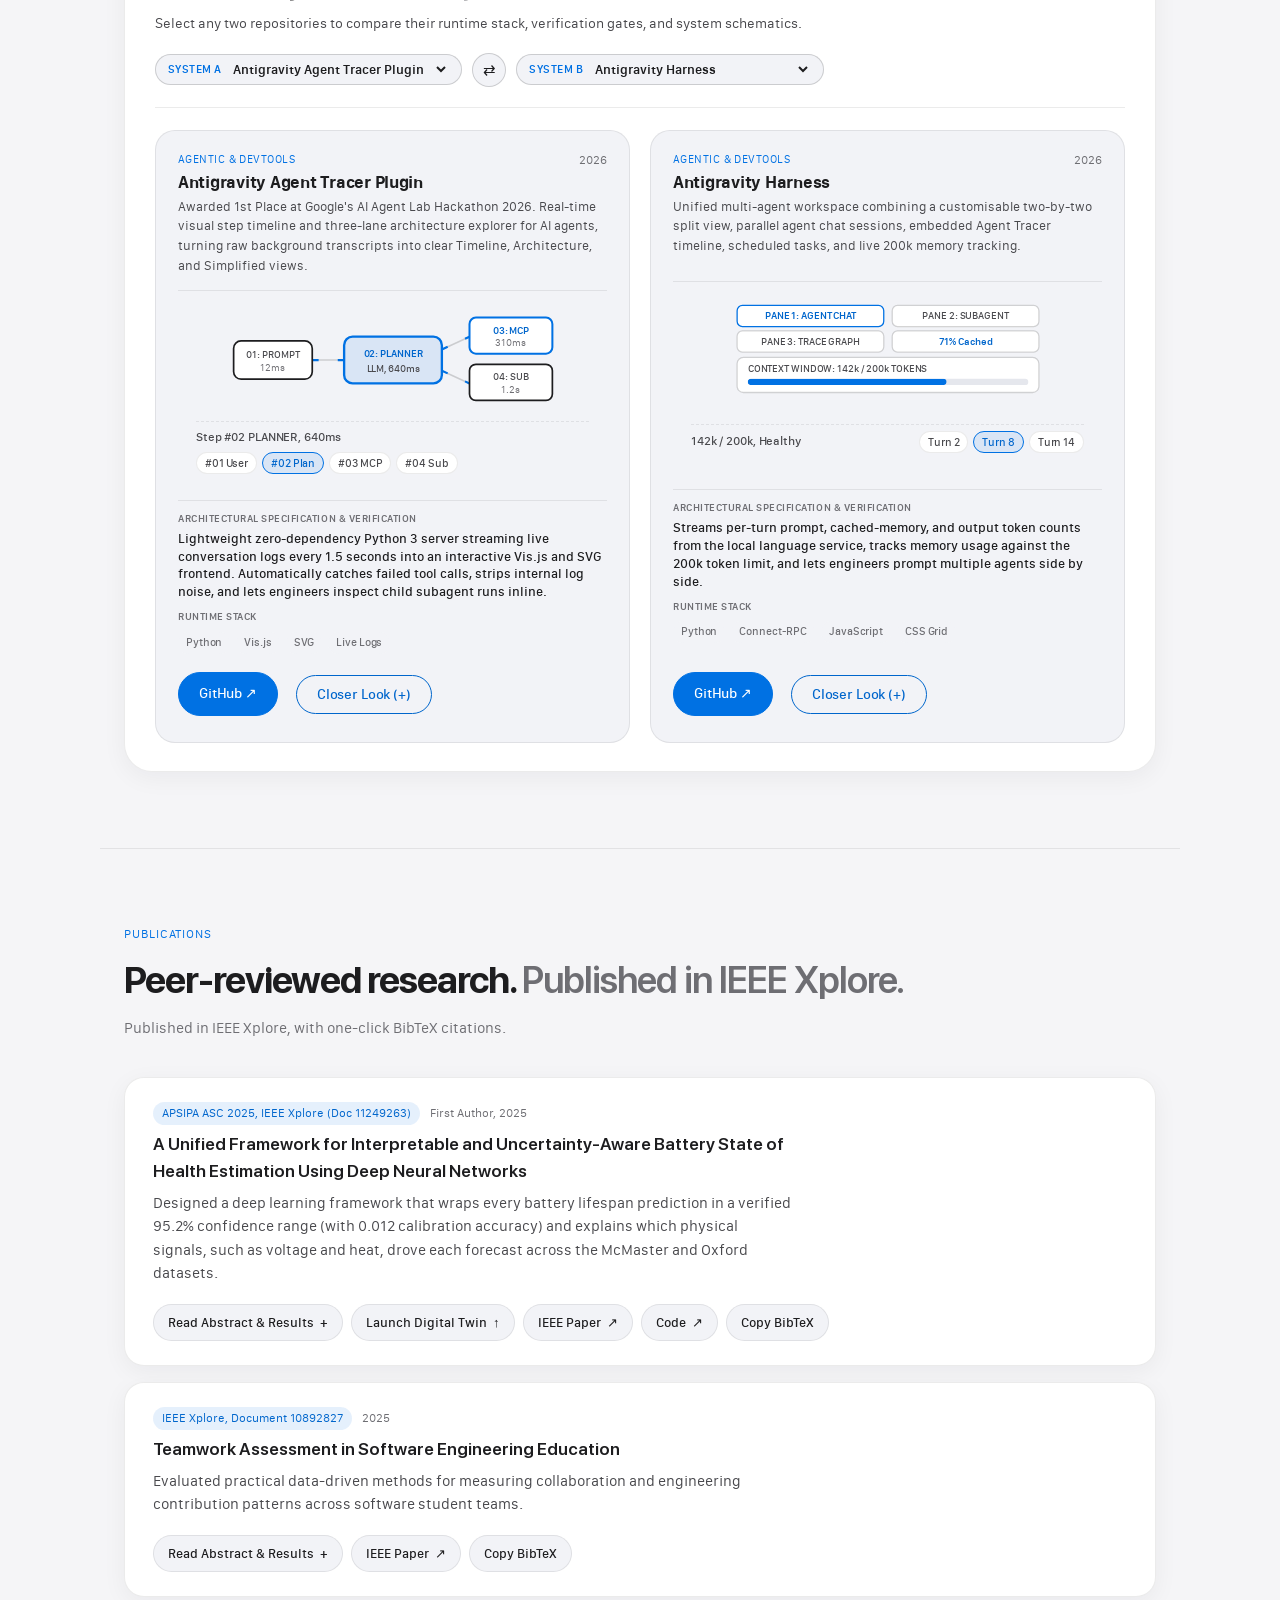
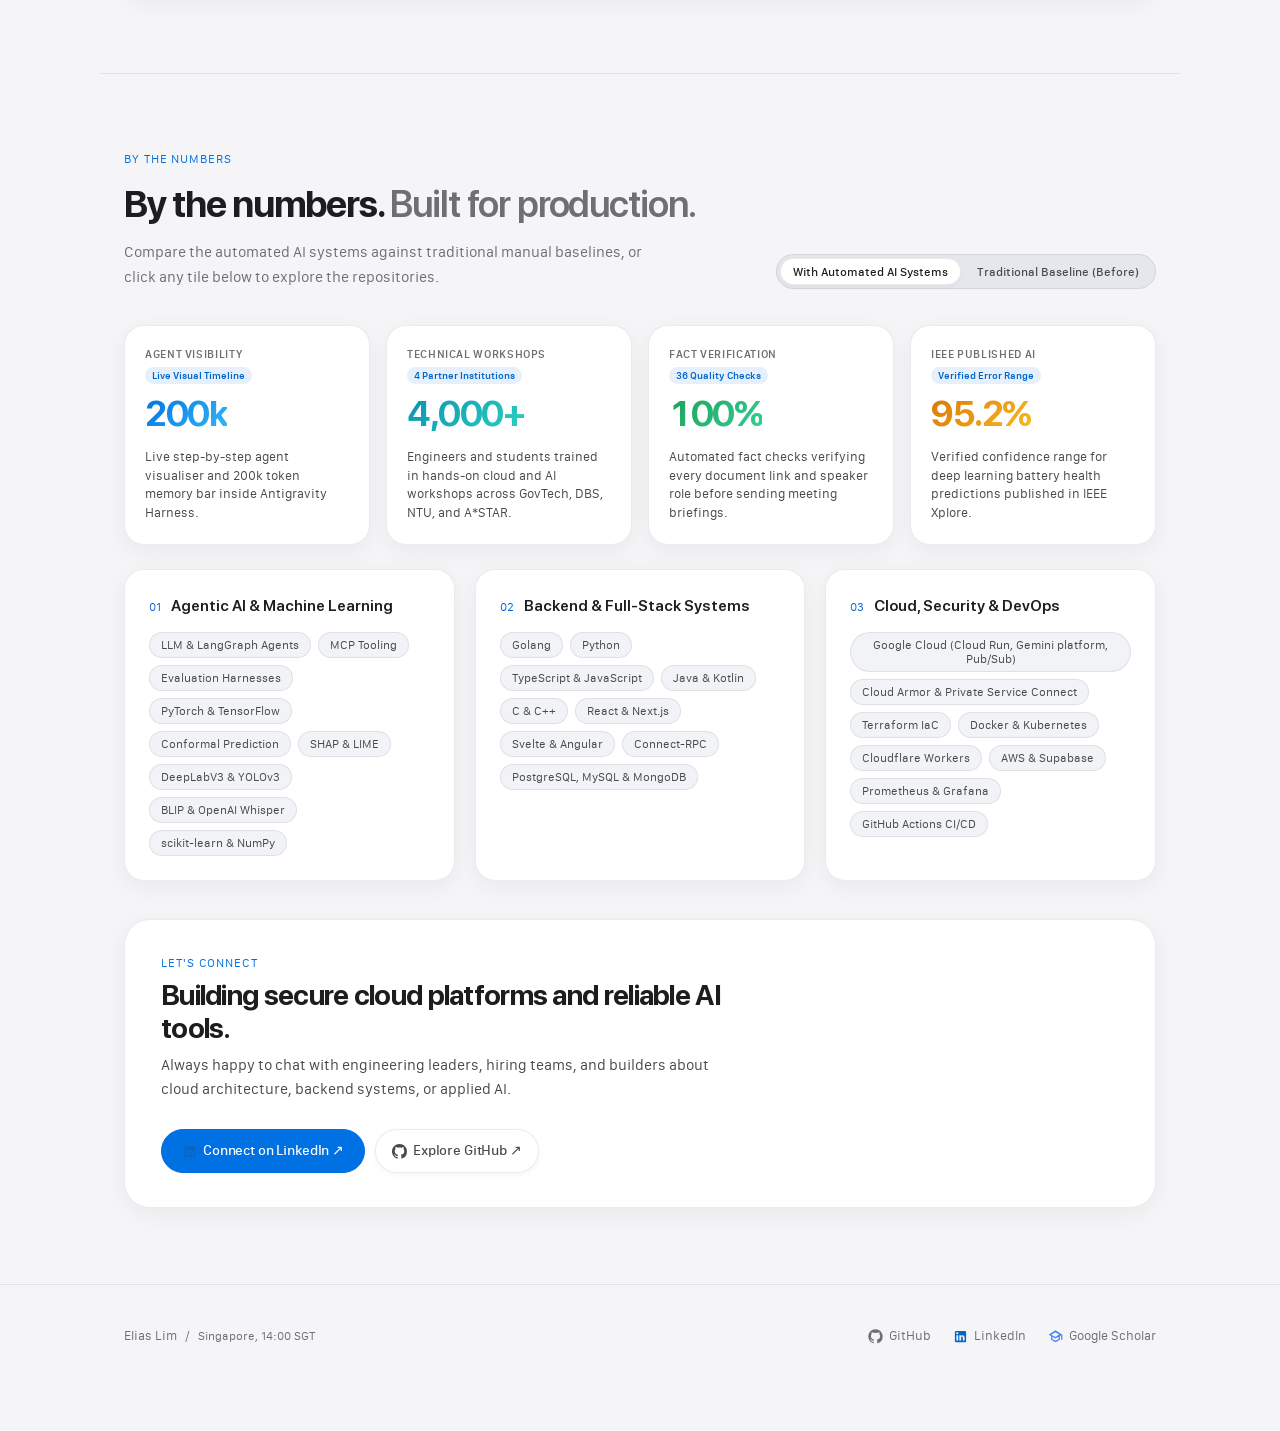
==== commit cc5eb841: "feat(ui): sync portfolio and agent handoff (index.html)" ====
--- a/index.html
+++ b/index.html
@@ -63,10 +63,10 @@
   }
   </script>
 
-  <link rel="icon" type="image/svg+xml" href="favicon.svg?v=20261023-62" />
+  <link rel="icon" type="image/svg+xml" href="favicon.svg?v=20261023-63" />
   <link rel="preload" href="fonts/SFProDisplay-Semibold.woff2" as="font" type="font/woff2" crossorigin />
   <link rel="preload" href="fonts/SFProText-Regular.woff2" as="font" type="font/woff2" crossorigin />
-  <link rel="stylesheet" href="styles.css?v=20261023-62" />
+  <link rel="stylesheet" href="styles.css?v=20261023-63" />
 </head>
 <body>
   <!-- Frosted Global Navigation Bar -->
@@ -79,9 +79,9 @@
 
       <nav class="nav-links" id="nav-dock" aria-label="Primary Navigation">
         <a href="#top" class="nav-link active" data-section="top" id="nav-overview">Profile</a>
+        <a href="#journey" class="nav-link" data-section="journey" id="nav-journey">Experience</a>
         <a href="#featured" class="nav-link" data-section="featured" id="nav-featured">Featured Repos</a>
         <a href="#projects" class="nav-link" data-section="projects" id="nav-projects">All Projects</a>
-        <a href="#journey" class="nav-link" data-section="journey" id="nav-journey">Experience</a>
         <a href="#publications" class="nav-link" data-section="publications" id="nav-publications">Research</a>
         <a href="#stack" class="nav-link" data-section="stack" id="nav-stack">Toolkit</a>
       </nav>
@@ -363,10 +363,183 @@
         </div>
       </div>
 
-      <a href="#featured" class="scroll-cue" aria-label="Scroll down to key highlights and featured repositories">
-        <span>Scroll down to explore highlights and repositories</span>
+      <a href="#journey" class="scroll-cue" aria-label="Scroll down to career experience, key highlights, and featured repositories">
+        <span>Scroll down to explore experience and repositories</span>
         <span class="scroll-chevron" aria-hidden="true">&#8595;</span>
       </a>
+    </section>
+
+    <!-- ======================================================================
+         2. Experience, Education & Awards Timeline (#journey)
+         ====================================================================== -->
+    <section id="journey" class="section container" data-section-target="journey">
+      <div class="section-header reveal-on-scroll">
+        <div>
+          <span class="section-eyebrow">EXPERIENCE &amp; EDUCATION</span>
+          <h2 class="section-title">Career progression. <span class="apple-tone-muted">Cloud, systems, and research.</span></h2>
+          <p class="section-subtitle">
+            Engineering roles across cloud infrastructure, high-scale backend systems, and applied machine learning research.
+          </p>
+        </div>
+      </div>
+
+      <div class="timeline-list" id="timeline-list">
+        <div class="timeline-spine" aria-hidden="true">
+          <div class="timeline-spine-fill" id="timeline-spine-fill"></div>
+        </div>
+
+        <div class="timeline-item reveal-on-scroll is-lit" id="milestone-gcloud">
+          <span class="timeline-node-dot" aria-hidden="true"></span>
+          <div class="timeline-meta">
+            <span class="timeline-year">Apr 2026 to Present</span>
+            <span class="timeline-tag">
+              <svg class="brand-icon" viewBox="0 0 24 24" aria-hidden="true"><path fill="#4285F4" d="M23.49 12.27c0-.79-.07-1.54-.19-2.27H12v4.51h6.47c-.29 1.48-1.14 2.73-2.4 3.58v3h3.86c2.26-2.09 3.56-5.17 3.56-8.82Z"/><path fill="#34A853" d="M12 24c3.24 0 5.95-1.08 7.93-2.91l-3.86-3c-1.08.72-2.45 1.16-4.07 1.16-3.13 0-5.78-2.11-6.73-4.96H1.29v3.09C3.26 21.3 7.31 24 12 24Z"/><path fill="#FBBC05" d="M5.27 14.29c-.25-.72-.38-1.49-.38-2.29s.14-1.57.38-2.29V6.62H1.29C.47 8.24 0 10.06 0 12s.47 3.76 1.29 5.38l3.98-3.09Z"/><path fill="#EA4335" d="M12 4.75c1.77 0 3.35.61 4.6 1.8l3.42-3.42C17.95 1.19 15.24 0 12 0 7.31 0 3.26 2.7 1.29 6.62l3.98 3.09c.95-2.85 3.6-4.96 6.73-4.96Z"/></svg>
+              <span>Google Singapore</span>
+            </span>
+          </div>
+          <div class="timeline-content">
+            <h3 class="timeline-title">Customer Engineer at Google</h3>
+            <!-- [JUMPGATE HIDDEN — UNCOMMENT THIS PARAGRAPH TO RE-ENABLE JUMPGATE TIMELINE COPY]
+            <p class="timeline-desc">
+              Co-architected Jumpgate, an IM8-compliant Dual-VPC AI agent landing zone (Terraform, Cloud Armor WAF, Serverless NEG, Private Service Connect, Secure Web Proxy) and 14-step Vending Machine Agent (with &gt;=0.85 LLM-as-a-Judge quality gate) that cuts deployment from 4 to 6 weeks to under 3 minutes while passing 14/14 Ingress runtime and 18/18 Egress static security checks. Contributed to $1.96M in realised public sector ARR (plus $1.46M pipeline ARR), built the native Antigravity Agent Tracer visualiser, and led AI buildathons for 4,000+ engineers and students.
+            </p>
+            -->
+            <p class="timeline-desc">
+              Architecting secure cloud and agentic AI workflows on Cloud Run, the Gemini platform, and Terraform. Built the native Antigravity Agent Tracer execution visualiser and two-by-two Antigravity Harness workspace with live 200k context telemetry (awarded 1st Place at Google's AI Agent Lab Hackathon 2026), and led AI buildathons training over 4,000 engineers and students across NTU, GovTech, DBS Bank, and A*STAR.
+            </p>
+            <div class="timeline-proof-row" aria-label="Google Singapore related systems">
+              <button type="button" class="timeline-proof-pill" data-bento-target="#showcase-agent-tracer">
+                <span>Agent Tracer Sandbox &#8595;</span>
+              </button>
+              <button type="button" class="timeline-proof-pill" data-bento-target="#showcase-meeting-prep">
+                <span>Meeting Dossier Sandbox &#8595;</span>
+              </button>
+              <button type="button" class="timeline-proof-pill" data-bento-target="#leadership-strip">
+                <span>4x Hackathon Honours &#8595;</span>
+              </button>
+            </div>
+          </div>
+        </div>
+
+        <div class="timeline-item reveal-on-scroll" id="milestone-grab">
+          <span class="timeline-node-dot" aria-hidden="true"></span>
+          <div class="timeline-meta">
+            <span class="timeline-year">Jan 2026 to Mar 2026</span>
+            <span class="timeline-tag">
+              <svg class="brand-icon" viewBox="0 0 24 24" aria-hidden="true"><rect width="24" height="24" rx="5.5" fill="#00B14F"/><path fill="#FFFFFF" d="M12.2 5.5c-3.7 0-6.5 2.8-6.5 6.5s2.8 6.5 6.5 6.5c2.9 0 5.3-1.8 6.1-4.4H13v-2.4h7.5v1.1c0 4.6-3.5 8.1-8.3 8.1-4.9 0-8.9-4-8.9-8.9s4-8.9 8.9-8.9c2.5 0 4.8 1 6.4 2.6l-1.8 1.8c-1.1-1.2-2.7-2-4.6-2Z"/></svg>
+              <span>Grab Singapore</span>
+            </span>
+          </div>
+          <div class="timeline-content">
+            <h3 class="timeline-title">Trust Software Engineer at Grab</h3>
+            <p class="timeline-desc">
+              Built scalable Golang backend services for real-time fraud detection, implementing runtime control mechanisms such as feature flags and rate limiting on petabyte-scale risk infrastructure. Expanded automated unit test coverage, resolved production defects, and contributed to architecture and code reviews across Agile sprints.
+            </p>
+            <div class="timeline-proof-row" aria-label="Grab Singapore related systems">
+              <button type="button" class="timeline-proof-pill" data-bento-target="#inspect-multi-cloud-serverless">
+                <span>Inspect Cloud &amp; Go Architecture +</span>
+              </button>
+              <button type="button" class="timeline-proof-pill" data-bento-target="#projects-fullstack">
+                <span>Backend &amp; Cloud Repos &#8595;</span>
+              </button>
+            </div>
+          </div>
+        </div>
+
+        <div class="timeline-item reveal-on-scroll" id="milestone-astar">
+          <span class="timeline-node-dot" aria-hidden="true"></span>
+          <div class="timeline-meta">
+            <span class="timeline-year">Sep 2024 to May 2025</span>
+            <span class="timeline-tag">
+              <img class="brand-icon brand-icon-img" src="astar-logo.png" alt="" aria-hidden="true" />
+              <span>A*STAR Singapore</span>
+            </span>
+          </div>
+          <div class="timeline-content">
+            <h3 class="timeline-title">AI Research Intern at A*STAR (Agency for Science, Technology and Research)</h3>
+            <p class="timeline-desc">
+              Designed and implemented a unified uncertainty-aware deep learning framework for battery State-of-Health estimation that quantifies both model and data uncertainty alongside model-agnostic explainability (SHAP and LIME). First author of "A Unified Framework for Interpretable and Uncertainty-Aware Battery State of Health Estimation Using Deep Neural Networks" (APSIPA ASC 2025 / IEEE Xplore).
+            </p>
+            <div class="timeline-proof-row" aria-label="A*STAR Singapore related research">
+              <button type="button" class="timeline-proof-pill" data-bento-target="#showcase-uq-xai">
+                <span>Launch Battery Digital Twin &#8595;</span>
+              </button>
+              <button type="button" class="timeline-proof-pill" data-bento-target="#pub-battery-xai">
+                <span>IEEE Xplore Paper (95.2% PICP) &#8595;</span>
+              </button>
+            </div>
+          </div>
+        </div>
+
+        <div class="timeline-item reveal-on-scroll" id="milestone-education">
+          <span class="timeline-node-dot" aria-hidden="true"></span>
+          <div class="timeline-meta">
+            <span class="timeline-year">Aug 2022 to May 2025</span>
+            <span class="timeline-tag">
+              <svg class="brand-icon" viewBox="0 0 24 24" aria-hidden="true"><rect width="24" height="24" rx="5.5" fill="#00539B"/><path fill="#FFFFFF" d="M12 4.5L3.5 9 12 13.5 20.5 9 12 4.5Zm-5.5 7.2v4.2c0 1.8 2.5 3.3 5.5 3.3s5.5-1.5 5.5-3.3v-4.2L12 14.8l-5.5-3.1Z"/></svg>
+              <span>Glasgow &amp; SIT</span>
+            </span>
+          </div>
+          <div class="timeline-content">
+            <h3 class="timeline-title">BSc (Hons) Computer Science (Second Upper Class), University of Glasgow &amp; SIT</h3>
+            <p class="timeline-desc">
+              Awarded 2nd Place Overall at NUS, Singtel, and Millennium Management LifeHack 2025 (EduVerse), Overall Best (Intermediate) and Most Impactful at the AI Singapore, SMU, and CyberYouthSG Hackathon, and Semifinalist at DSTA BrainHack 2024 TIL-AI (Autonomous Air Defence System).
+            </p>
+            <div class="timeline-proof-row" aria-label="University & Hackathon systems">
+              <button type="button" class="timeline-proof-pill" data-bento-target="#inspect-eduverse">
+                <span>EduVerse (2nd Place LifeHack) +</span>
+              </button>
+              <button type="button" class="timeline-proof-pill" data-bento-target="#inspect-mindsync">
+                <span>MINDSync (Overall Best AISG) +</span>
+              </button>
+              <button type="button" class="timeline-proof-pill" data-bento-target="#inspect-operation-guardian">
+                <span>Autonomous Air Defence (DSTA) +</span>
+              </button>
+            </div>
+          </div>
+        </div>
+      </div>
+
+      <!-- Scannable Full-Width Hackathon Honours Showcase Card -->
+      <div class="leadership-bento-grid reveal-on-scroll" id="leadership-strip">
+        <div class="leadership-card">
+          <div class="leadership-card-header">
+            <span class="leadership-eyebrow">HACKATHON HONOURS</span>
+            <span class="leadership-badge">4x Award Winner / Finalist</span>
+          </div>
+          <h3 class="leadership-title">Competitive AI &amp; Systems Engineering</h3>
+          <div class="award-pill-list">
+            <button type="button" class="award-row-btn" data-bento-target="#inspect-agent-tracer">
+              <div class="award-row-main">
+                <span class="award-rank-pill rank-blue">1st Place Overall</span>
+                <span class="award-event-name">Google AI Agent Lab Hackathon 2026</span>
+              </div>
+              <span class="award-project-link">Antigravity Agent Tracer &#8599;</span>
+            </button>
+            <button type="button" class="award-row-btn" data-bento-target="#inspect-eduverse">
+              <div class="award-row-main">
+                <span class="award-rank-pill rank-blue">2nd Place Overall</span>
+                <span class="award-event-name">NUS, Singtel &amp; Millennium LifeHack 2025</span>
+              </div>
+              <span class="award-project-link">EduVerse AI Platform &#8599;</span>
+            </button>
+            <button type="button" class="award-row-btn" data-bento-target="#inspect-mindsync">
+              <div class="award-row-main">
+                <span class="award-rank-pill rank-emerald">Overall Best &amp; Most Impactful</span>
+                <span class="award-event-name">AI Singapore, SMU &amp; CyberYouthSG</span>
+              </div>
+              <span class="award-project-link">MINDSync Suite &#8599;</span>
+            </button>
+            <button type="button" class="award-row-btn" data-bento-target="#inspect-operation-guardian">
+              <div class="award-row-main">
+                <span class="award-rank-pill rank-amber">Semifinalist</span>
+                <span class="award-event-name">DSTA BrainHack 2024 (TIL-AI)</span>
+              </div>
+              <span class="award-project-link">Autonomous Air Defence &#8599;</span>
+            </button>
+          </div>
+        </div>
+      </div>
     </section>
 
     <!-- [BUILDER STAGE HIDDEN — UNCOMMENT THIS SECTION AND RE-ENABLE DOT 2 TO SHOW SEPARATE BUILDER PREVIEW STAGE]
@@ -1450,204 +1623,6 @@
           </div>
         </div>
         <div class="compare-cards-grid" id="compare-cards-grid"></div>
-      </div>
-    </section>
-
-    <!-- ======================================================================
-         4. Experience, Education & Awards Timeline (#journey)
-         ====================================================================== -->
-    <section id="journey" class="section container" data-section-target="journey">
-      <div class="section-header reveal-on-scroll">
-        <div>
-          <span class="section-eyebrow">EXPERIENCE &amp; EDUCATION</span>
-          <h2 class="section-title">Career progression. <span class="apple-tone-muted">Cloud, systems, and research.</span></h2>
-          <p class="section-subtitle">
-            Engineering roles across cloud infrastructure, high-scale backend systems, and applied machine learning research.
-          </p>
-        </div>
-      </div>
-
-      <div class="timeline-list" id="timeline-list">
-        <div class="timeline-spine" aria-hidden="true">
-          <div class="timeline-spine-fill" id="timeline-spine-fill"></div>
-        </div>
-
-        <div class="timeline-item reveal-on-scroll is-lit" id="milestone-gcloud">
-          <span class="timeline-node-dot" aria-hidden="true"></span>
-          <div class="timeline-meta">
-            <span class="timeline-year">Apr 2026 to Present</span>
-            <span class="timeline-tag">
-              <svg class="brand-icon" viewBox="0 0 24 24" aria-hidden="true"><path fill="#4285F4" d="M23.49 12.27c0-.79-.07-1.54-.19-2.27H12v4.51h6.47c-.29 1.48-1.14 2.73-2.4 3.58v3h3.86c2.26-2.09 3.56-5.17 3.56-8.82Z"/><path fill="#34A853" d="M12 24c3.24 0 5.95-1.08 7.93-2.91l-3.86-3c-1.08.72-2.45 1.16-4.07 1.16-3.13 0-5.78-2.11-6.73-4.96H1.29v3.09C3.26 21.3 7.31 24 12 24Z"/><path fill="#FBBC05" d="M5.27 14.29c-.25-.72-.38-1.49-.38-2.29s.14-1.57.38-2.29V6.62H1.29C.47 8.24 0 10.06 0 12s.47 3.76 1.29 5.38l3.98-3.09Z"/><path fill="#EA4335" d="M12 4.75c1.77 0 3.35.61 4.6 1.8l3.42-3.42C17.95 1.19 15.24 0 12 0 7.31 0 3.26 2.7 1.29 6.62l3.98 3.09c.95-2.85 3.6-4.96 6.73-4.96Z"/></svg>
-              <span>Google Singapore</span>
-            </span>
-          </div>
-          <div class="timeline-content">
-            <h3 class="timeline-title">Customer Engineer at Google</h3>
-            <!-- [JUMPGATE HIDDEN — UNCOMMENT THIS PARAGRAPH TO RE-ENABLE JUMPGATE TIMELINE COPY]
-            <p class="timeline-desc">
-              Co-architected Jumpgate, an IM8-compliant Dual-VPC AI agent landing zone (Terraform, Cloud Armor WAF, Serverless NEG, Private Service Connect, Secure Web Proxy) and 14-step Vending Machine Agent (with &gt;=0.85 LLM-as-a-Judge quality gate) that cuts deployment from 4 to 6 weeks to under 3 minutes while passing 14/14 Ingress runtime and 18/18 Egress static security checks. Contributed to $1.96M in realised public sector ARR (plus $1.46M pipeline ARR), built the native Antigravity Agent Tracer visualiser, and led AI buildathons for 4,000+ engineers and students.
-            </p>
-            -->
-            <p class="timeline-desc">
-              Architecting secure cloud and agentic AI workflows on Cloud Run, the Gemini platform, and Terraform. Built the native Antigravity Agent Tracer execution visualiser and two-by-two Antigravity Harness workspace with live 200k context telemetry (awarded 1st Place at Google's AI Agent Lab Hackathon 2026), and led AI buildathons training over 4,000 engineers and students across NTU, GovTech, DBS Bank, and A*STAR.
-            </p>
-            <div class="timeline-proof-row" aria-label="Google Singapore related systems">
-              <button type="button" class="timeline-proof-pill" data-bento-target="#showcase-agent-tracer">
-                <span>Agent Tracer Sandbox &#8593;</span>
-              </button>
-              <button type="button" class="timeline-proof-pill" data-bento-target="#showcase-meeting-prep">
-                <span>Meeting Dossier Sandbox &#8593;</span>
-              </button>
-              <button type="button" class="timeline-proof-pill" data-bento-target="#leadership-strip">
-                <span>4,000+ Engineers Trained &#8595;</span>
-              </button>
-            </div>
-          </div>
-        </div>
-
-        <div class="timeline-item reveal-on-scroll" id="milestone-grab">
-          <span class="timeline-node-dot" aria-hidden="true"></span>
-          <div class="timeline-meta">
-            <span class="timeline-year">Jan 2026 to Mar 2026</span>
-            <span class="timeline-tag">
-              <svg class="brand-icon" viewBox="0 0 24 24" aria-hidden="true"><rect width="24" height="24" rx="5.5" fill="#00B14F"/><path fill="#FFFFFF" d="M12.2 5.5c-3.7 0-6.5 2.8-6.5 6.5s2.8 6.5 6.5 6.5c2.9 0 5.3-1.8 6.1-4.4H13v-2.4h7.5v1.1c0 4.6-3.5 8.1-8.3 8.1-4.9 0-8.9-4-8.9-8.9s4-8.9 8.9-8.9c2.5 0 4.8 1 6.4 2.6l-1.8 1.8c-1.1-1.2-2.7-2-4.6-2Z"/></svg>
-              <span>Grab Singapore</span>
-            </span>
-          </div>
-          <div class="timeline-content">
-            <h3 class="timeline-title">Trust Software Engineer at Grab</h3>
-            <p class="timeline-desc">
-              Built scalable Golang backend services for real-time fraud detection, implementing runtime control mechanisms such as feature flags and rate limiting on petabyte-scale risk infrastructure. Expanded automated unit test coverage, resolved production defects, and contributed to architecture and code reviews across Agile sprints.
-            </p>
-            <div class="timeline-proof-row" aria-label="Grab Singapore related systems">
-              <button type="button" class="timeline-proof-pill" data-bento-target="#inspect-multi-cloud-serverless">
-                <span>Inspect Cloud &amp; Go Architecture +</span>
-              </button>
-              <button type="button" class="timeline-proof-pill" data-bento-target="#projects-fullstack">
-                <span>Backend &amp; Cloud Repos &#8593;</span>
-              </button>
-            </div>
-          </div>
-        </div>
-
-        <div class="timeline-item reveal-on-scroll" id="milestone-astar">
-          <span class="timeline-node-dot" aria-hidden="true"></span>
-          <div class="timeline-meta">
-            <span class="timeline-year">Sep 2024 to May 2025</span>
-            <span class="timeline-tag">
-              <img class="brand-icon brand-icon-img" src="astar-logo.png" alt="" aria-hidden="true" />
-              <span>A*STAR Singapore</span>
-            </span>
-          </div>
-          <div class="timeline-content">
-            <h3 class="timeline-title">AI Research Intern at A*STAR (Agency for Science, Technology and Research)</h3>
-            <p class="timeline-desc">
-              Designed and implemented a unified uncertainty-aware deep learning framework for battery State-of-Health estimation that quantifies both model and data uncertainty alongside model-agnostic explainability (SHAP and LIME). First author of "A Unified Framework for Interpretable and Uncertainty-Aware Battery State of Health Estimation Using Deep Neural Networks" (APSIPA ASC 2025 / IEEE Xplore).
-            </p>
-            <div class="timeline-proof-row" aria-label="A*STAR Singapore related research">
-              <button type="button" class="timeline-proof-pill" data-bento-target="#showcase-uq-xai">
-                <span>Launch Battery Digital Twin &#8593;</span>
-              </button>
-              <button type="button" class="timeline-proof-pill" data-bento-target="#pub-battery-xai">
-                <span>IEEE Xplore Paper (95.2% PICP) &#8595;</span>
-              </button>
-            </div>
-          </div>
-        </div>
-
-        <div class="timeline-item reveal-on-scroll" id="milestone-education">
-          <span class="timeline-node-dot" aria-hidden="true"></span>
-          <div class="timeline-meta">
-            <span class="timeline-year">Aug 2022 to May 2025</span>
-            <span class="timeline-tag">
-              <svg class="brand-icon" viewBox="0 0 24 24" aria-hidden="true"><rect width="24" height="24" rx="5.5" fill="#00539B"/><path fill="#FFFFFF" d="M12 4.5L3.5 9 12 13.5 20.5 9 12 4.5Zm-5.5 7.2v4.2c0 1.8 2.5 3.3 5.5 3.3s5.5-1.5 5.5-3.3v-4.2L12 14.8l-5.5-3.1Z"/></svg>
-              <span>Glasgow &amp; SIT</span>
-            </span>
-          </div>
-          <div class="timeline-content">
-            <h3 class="timeline-title">BSc (Hons) Computer Science (Second Upper Class), University of Glasgow &amp; SIT</h3>
-            <p class="timeline-desc">
-              Awarded 2nd Place Overall at NUS, Singtel, and Millennium Management LifeHack 2025 (EduVerse), Overall Best (Intermediate) and Most Impactful at the AI Singapore, SMU, and CyberYouthSG Hackathon, and Semifinalist at DSTA BrainHack 2024 TIL-AI (Autonomous Air Defence System).
-            </p>
-            <div class="timeline-proof-row" aria-label="University & Hackathon systems">
-              <button type="button" class="timeline-proof-pill" data-bento-target="#inspect-eduverse">
-                <span>EduVerse (2nd Place LifeHack) +</span>
-              </button>
-              <button type="button" class="timeline-proof-pill" data-bento-target="#inspect-mindsync">
-                <span>MINDSync (Overall Best AISG) +</span>
-              </button>
-              <button type="button" class="timeline-proof-pill" data-bento-target="#inspect-operation-guardian">
-                <span>Autonomous Air Defence (DSTA) +</span>
-              </button>
-            </div>
-          </div>
-        </div>
-      </div>
-
-      <!-- Scannable Hackathon Awards & 4,000+ Engineer Buildathon Leadership Showcase Strip -->
-      <div class="leadership-bento-grid reveal-on-scroll" id="leadership-strip">
-        <div class="leadership-card">
-          <div class="leadership-card-header">
-            <span class="leadership-eyebrow">HACKATHON HONOURS</span>
-            <span class="leadership-badge">4x Award Winner / Finalist</span>
-          </div>
-          <h3 class="leadership-title">Competitive AI &amp; Systems Engineering</h3>
-          <div class="award-pill-list">
-            <button type="button" class="award-row-btn" data-bento-target="#inspect-agent-tracer">
-              <div class="award-row-main">
-                <span class="award-rank-pill rank-blue">1st Place Overall</span>
-                <span class="award-event-name">Google AI Agent Lab Hackathon 2026</span>
-              </div>
-              <span class="award-project-link">Antigravity Agent Tracer &#8599;</span>
-            </button>
-            <button type="button" class="award-row-btn" data-bento-target="#inspect-eduverse">
-              <div class="award-row-main">
-                <span class="award-rank-pill rank-blue">2nd Place Overall</span>
-                <span class="award-event-name">NUS, Singtel & Millennium LifeHack 2025</span>
-              </div>
-              <span class="award-project-link">EduVerse AI Platform &#8599;</span>
-            </button>
-            <button type="button" class="award-row-btn" data-bento-target="#inspect-mindsync">
-              <div class="award-row-main">
-                <span class="award-rank-pill rank-emerald">Overall Best &amp; Most Impactful</span>
-                <span class="award-event-name">AI Singapore, SMU & CyberYouthSG</span>
-              </div>
-              <span class="award-project-link">MINDSync Suite &#8599;</span>
-            </button>
-            <button type="button" class="award-row-btn" data-bento-target="#inspect-operation-guardian">
-              <div class="award-row-main">
-                <span class="award-rank-pill rank-amber">Semifinalist</span>
-                <span class="award-event-name">DSTA BrainHack 2024 (TIL-AI)</span>
-              </div>
-              <span class="award-project-link">Autonomous Air Defence &#8599;</span>
-            </button>
-          </div>
-        </div>
-
-        <div class="leadership-card">
-          <div class="leadership-card-header">
-            <span class="leadership-eyebrow">TECHNICAL ENABLEMENT &amp; WORKSHOPS</span>
-            <span class="leadership-badge">4,000+ Engineers &amp; Students</span>
-          </div>
-          <h3 class="leadership-title">AI Buildathons &amp; Cloud Architecture Training</h3>
-          <p class="leadership-desc">
-            Designed and delivered hands-on agentic AI, Gemini platform, and zero-trust Google Cloud architecture buildathons across Singapore's public sector, banking, and research institutions.
-          </p>
-          <div class="institution-badge-row" aria-label="Partner institutions trained">
-            <span class="institution-pill">
-              <span>GovTech Singapore</span>
-            </span>
-            <span class="institution-pill">
-              <span>DBS Bank</span>
-            </span>
-            <span class="institution-pill">
-              <span>NTU Singapore</span>
-            </span>
-            <span class="institution-pill">
-              <span>A*STAR Singapore</span>
-            </span>
-          </div>
-        </div>
       </div>
     </section>
 
@@ -2260,6 +2235,6 @@
     </div>
   </footer>
 
-  <script src="app.js?v=20261023-62"></script>
+  <script src="app.js?v=20261023-63"></script>
 </body>
 </html>
--- a/styles.css
+++ b/styles.css
@@ -2090,10 +2090,10 @@
   line-height: 1.64;
 }
 
-/* Hackathon Honours & 4,000+ Engineer Buildathon Leadership Strip */
+/* Hackathon Honours Full-Width Showcase Card */
 .leadership-bento-grid {
   display: grid;
-  grid-template-columns: repeat(2, minmax(0, 1fr));
+  grid-template-columns: 1fr;
   gap: 20px;
   margin-top: 22px;
 }
@@ -2158,9 +2158,9 @@
 }
 
 .award-pill-list {
-  display: flex;
-  flex-direction: column;
-  gap: 10px;
+  display: grid;
+  grid-template-columns: repeat(2, minmax(0, 1fr));
+  gap: 12px;
   margin-top: 6px;
 }
 
@@ -2172,7 +2172,7 @@
   width: 100%;
   text-align: left;
   font-family: var(--font-sans);
-  padding: 11px 14px;
+  padding: 12px 15px;
   border-radius: 12px;
   border: 1px solid var(--border-subtle);
   background: var(--bg-canvas);
@@ -2184,7 +2184,7 @@
 }
 
 .award-row-btn:hover {
-  transform: translateX(3px);
+  transform: translateY(-2px);
   border-color: var(--accent);
   background: var(--accent-subtle);
 }
@@ -4808,6 +4808,10 @@
     gap: 12px;
   }
 
+  .award-pill-list {
+    grid-template-columns: 1fr;
+  }
+
   .pub-metrics-grid {
     grid-template-columns: repeat(2, minmax(0, 1fr));
   }
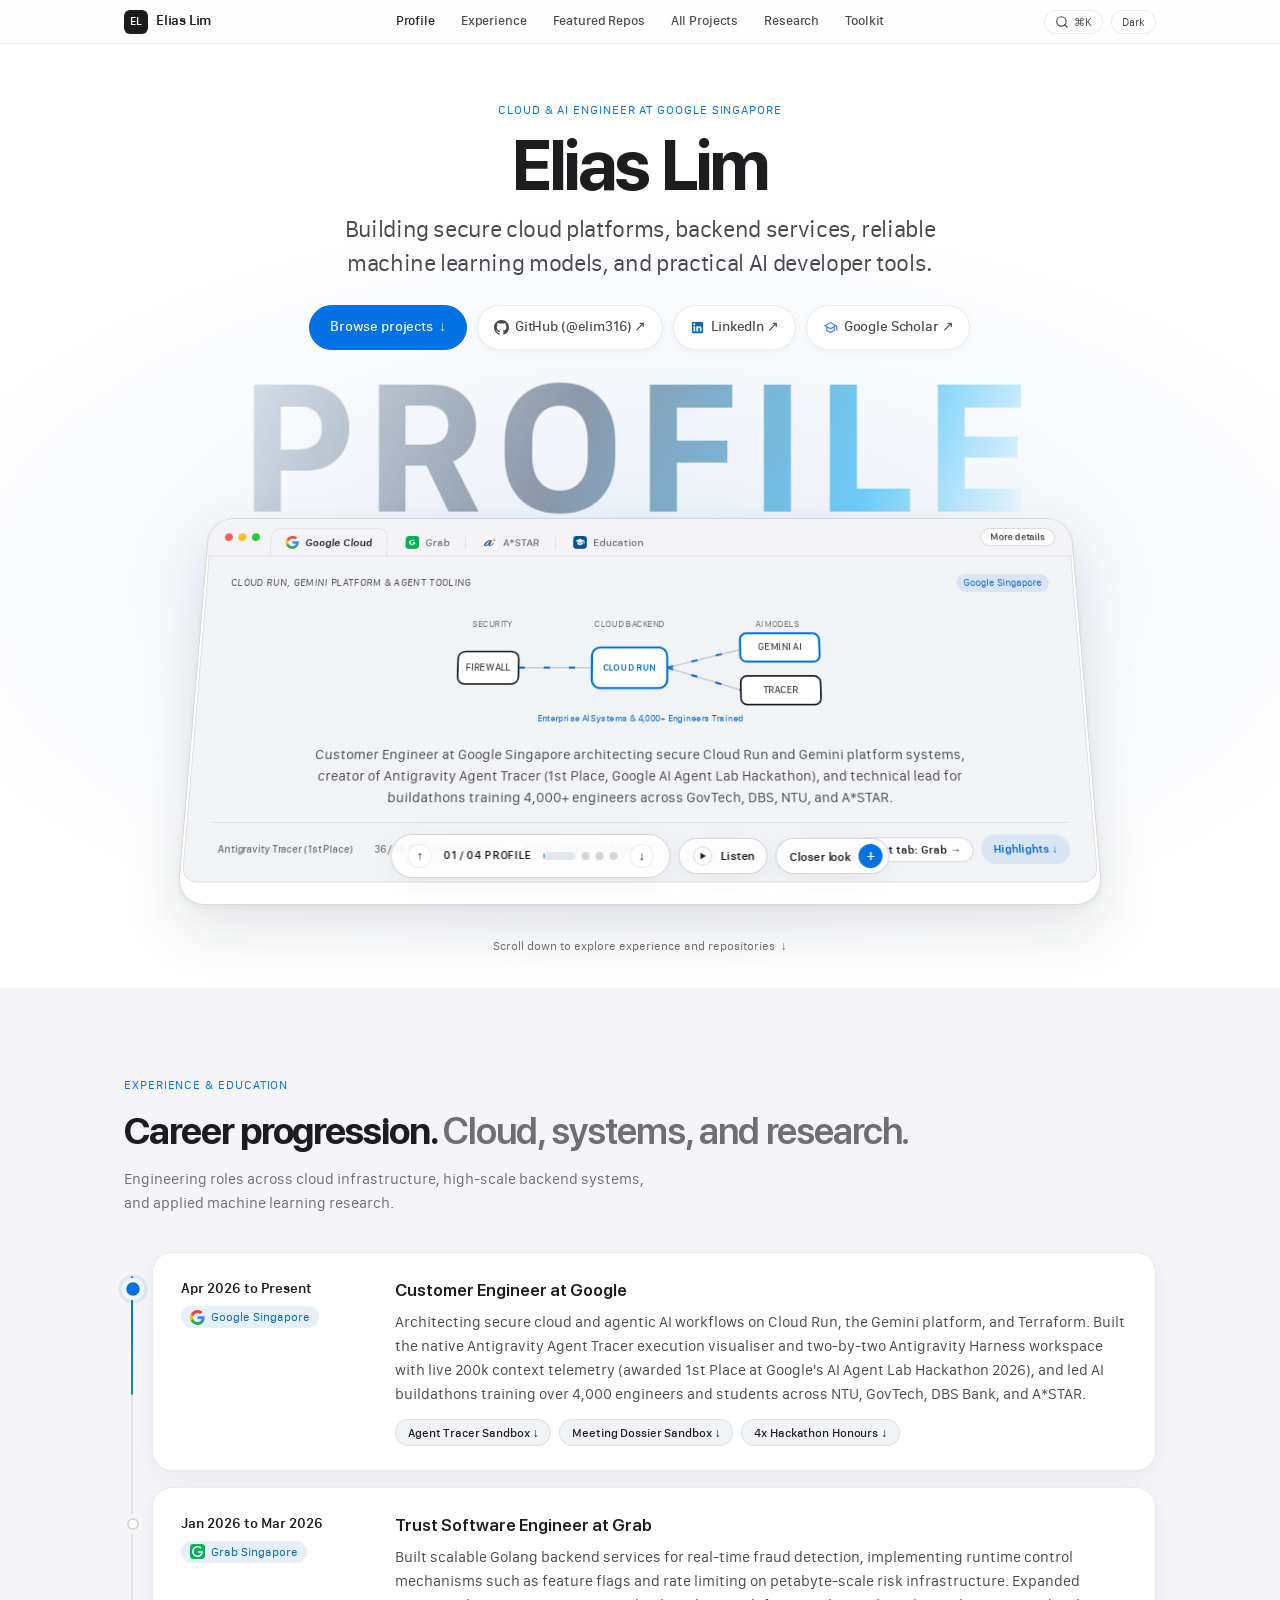
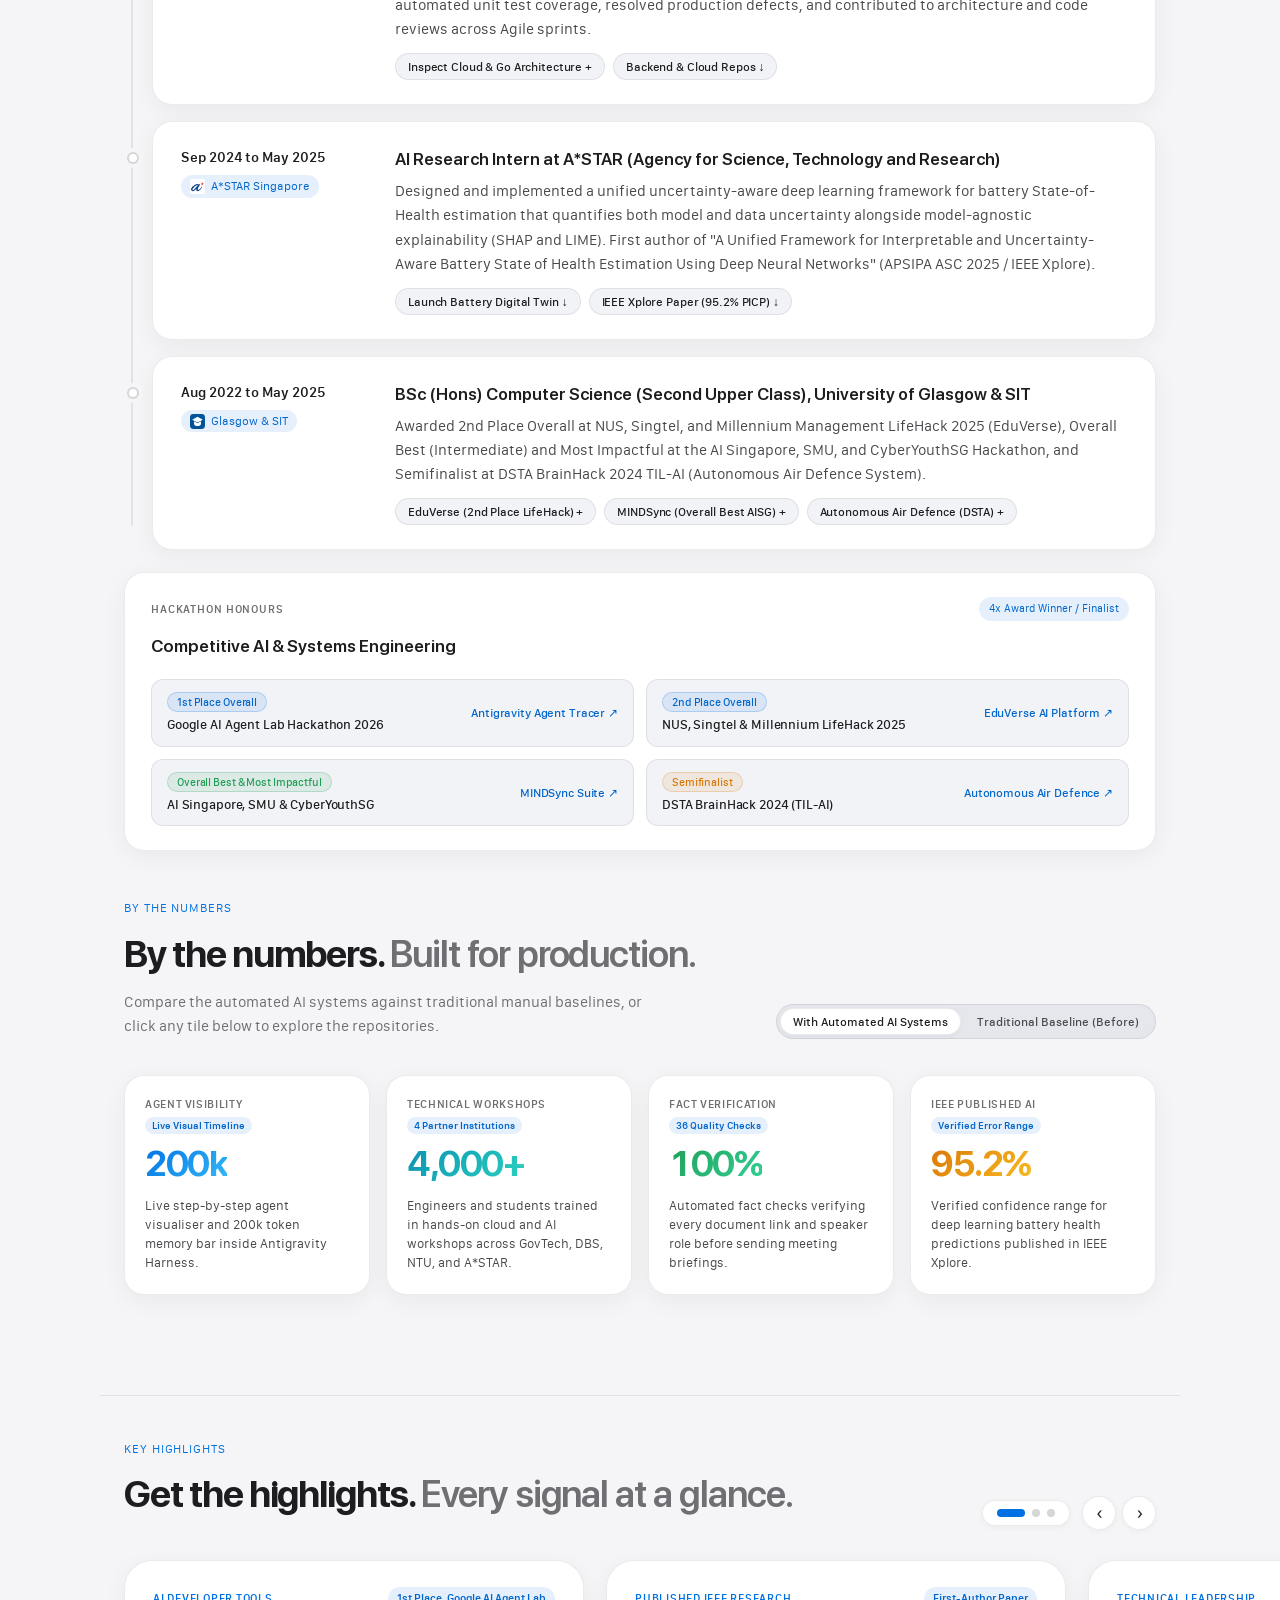
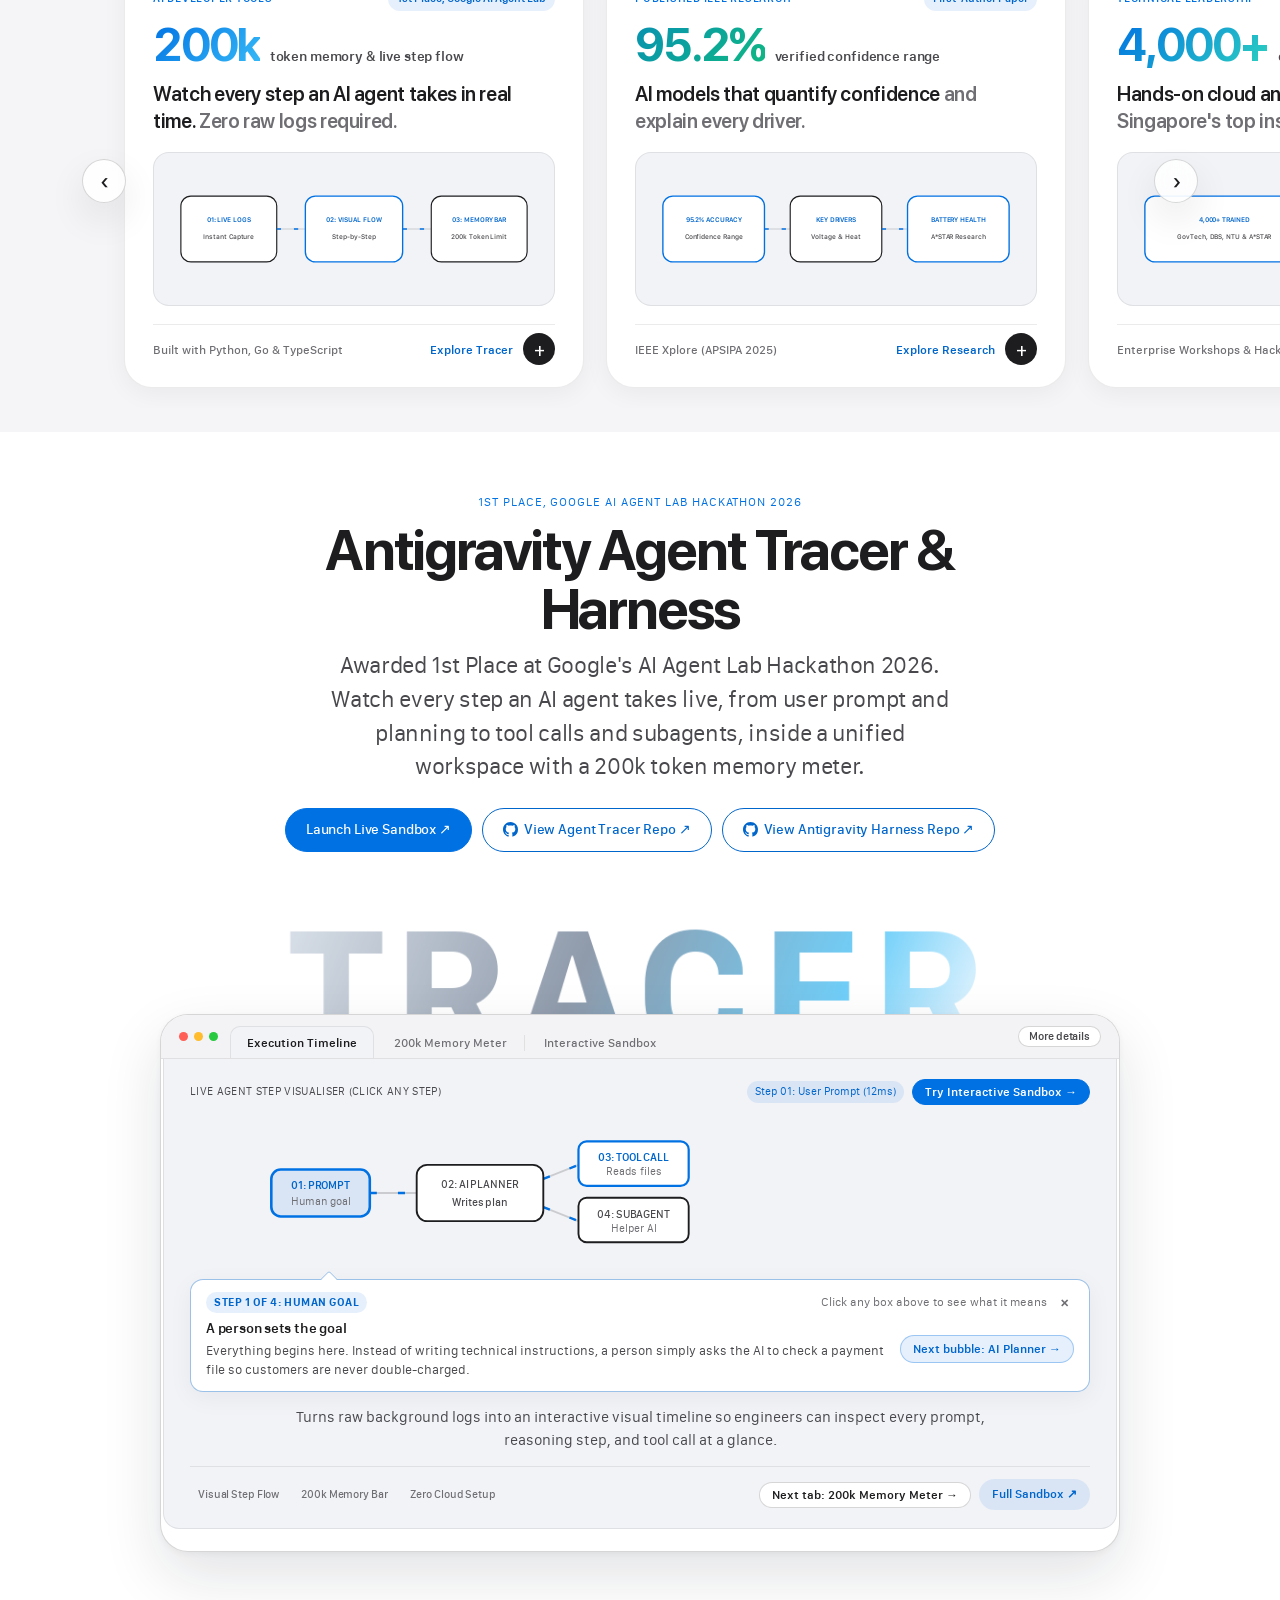
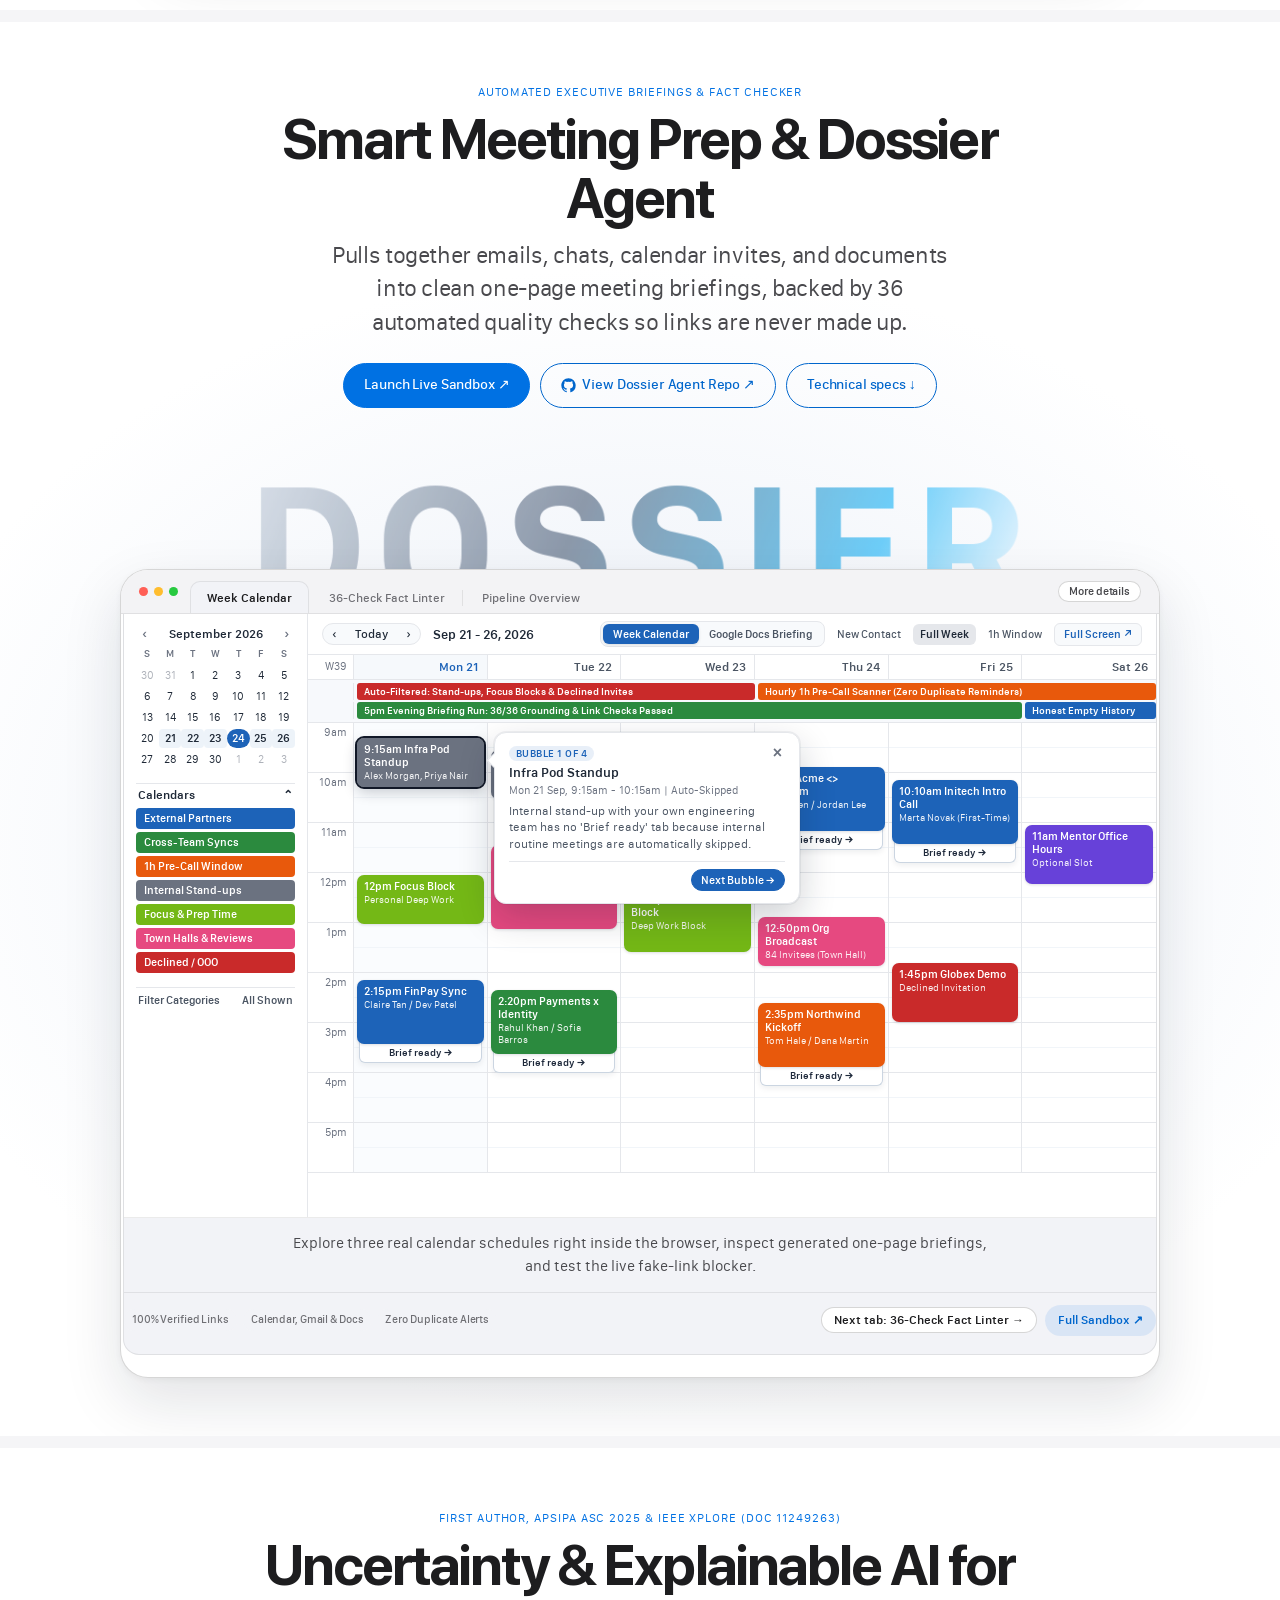
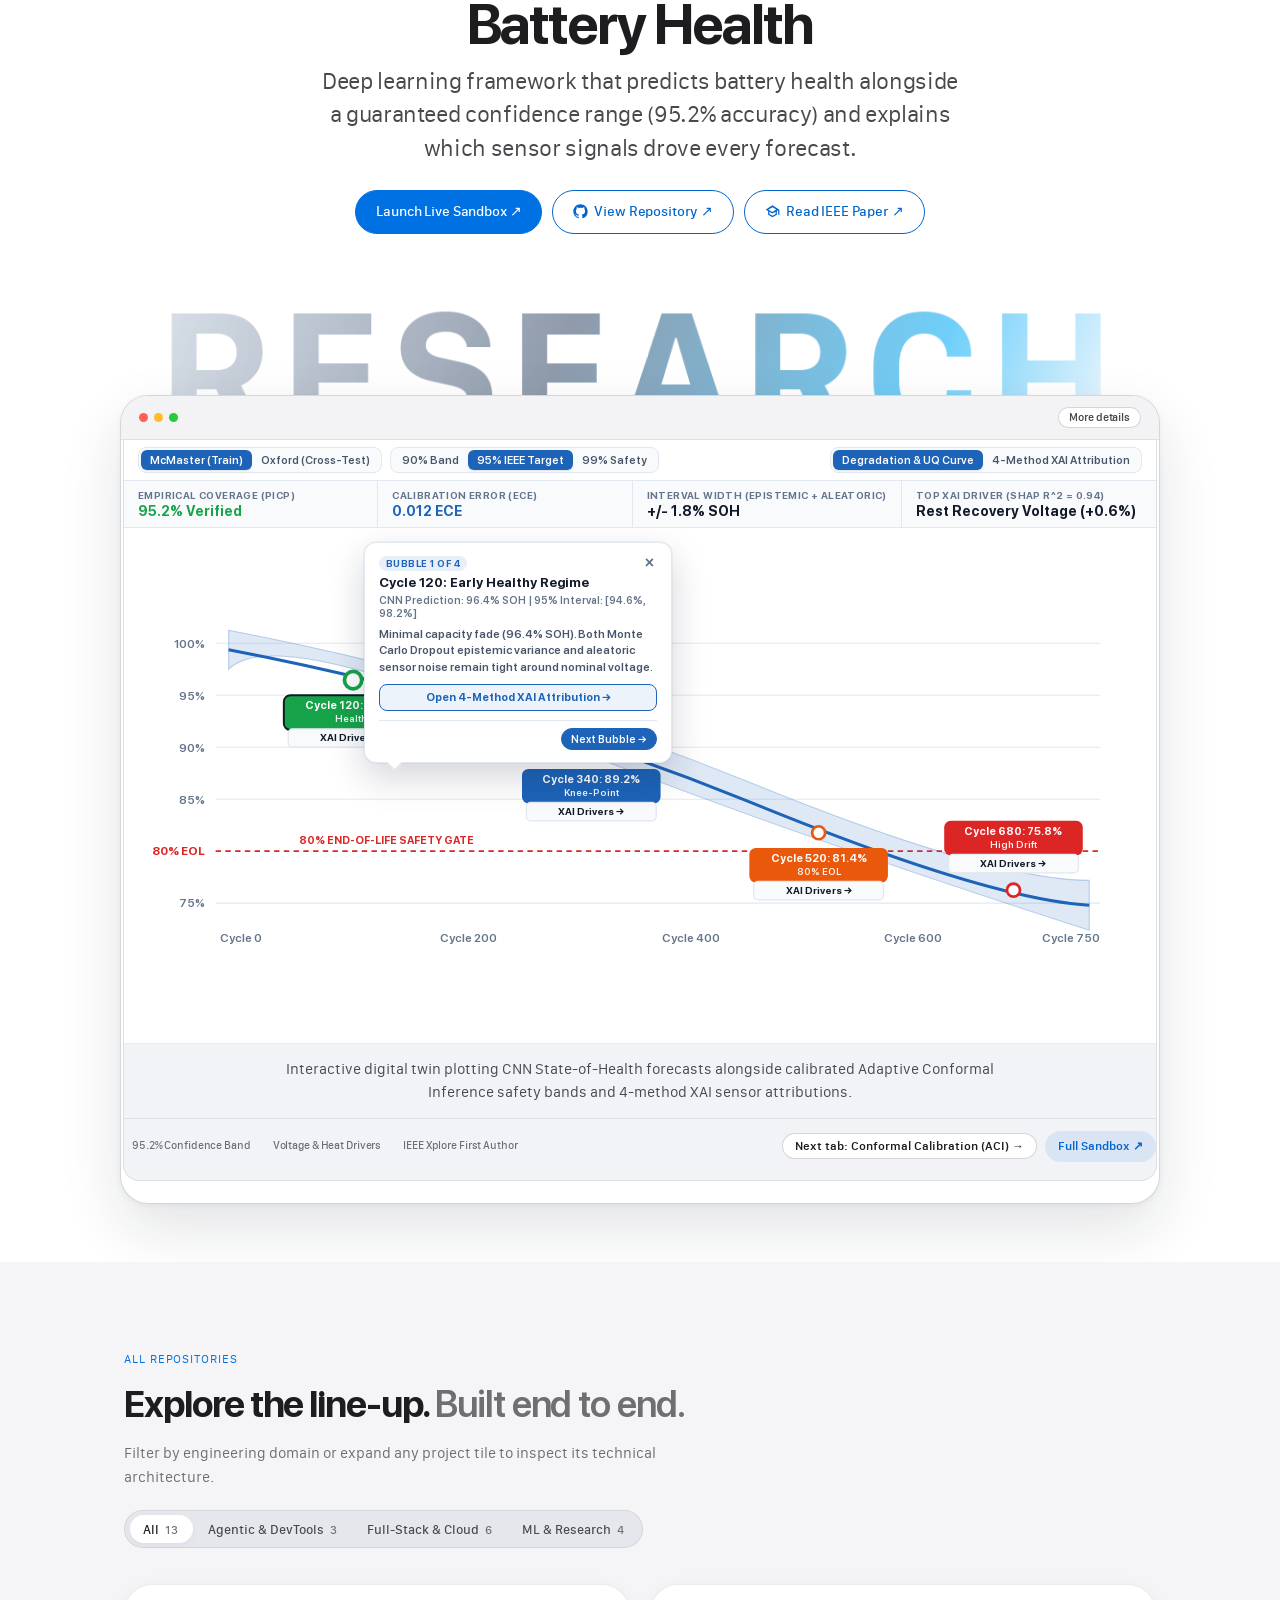
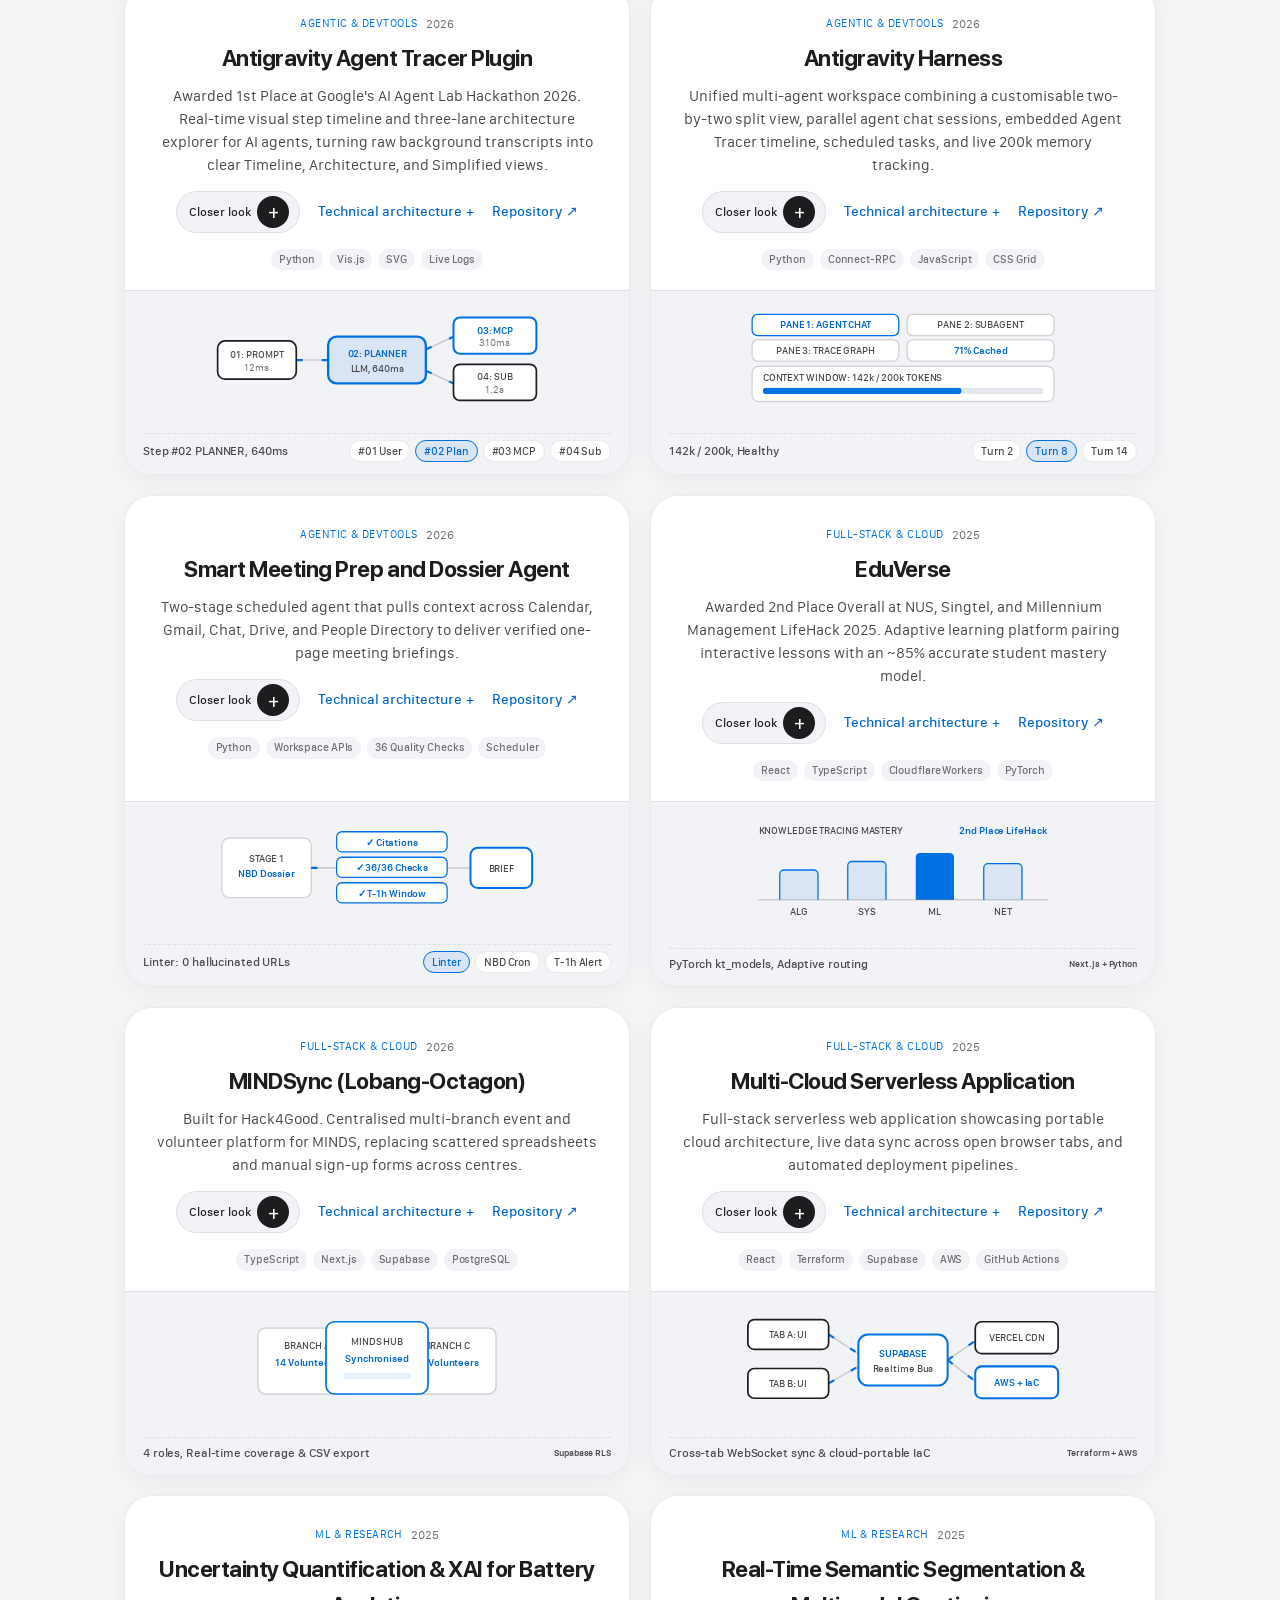
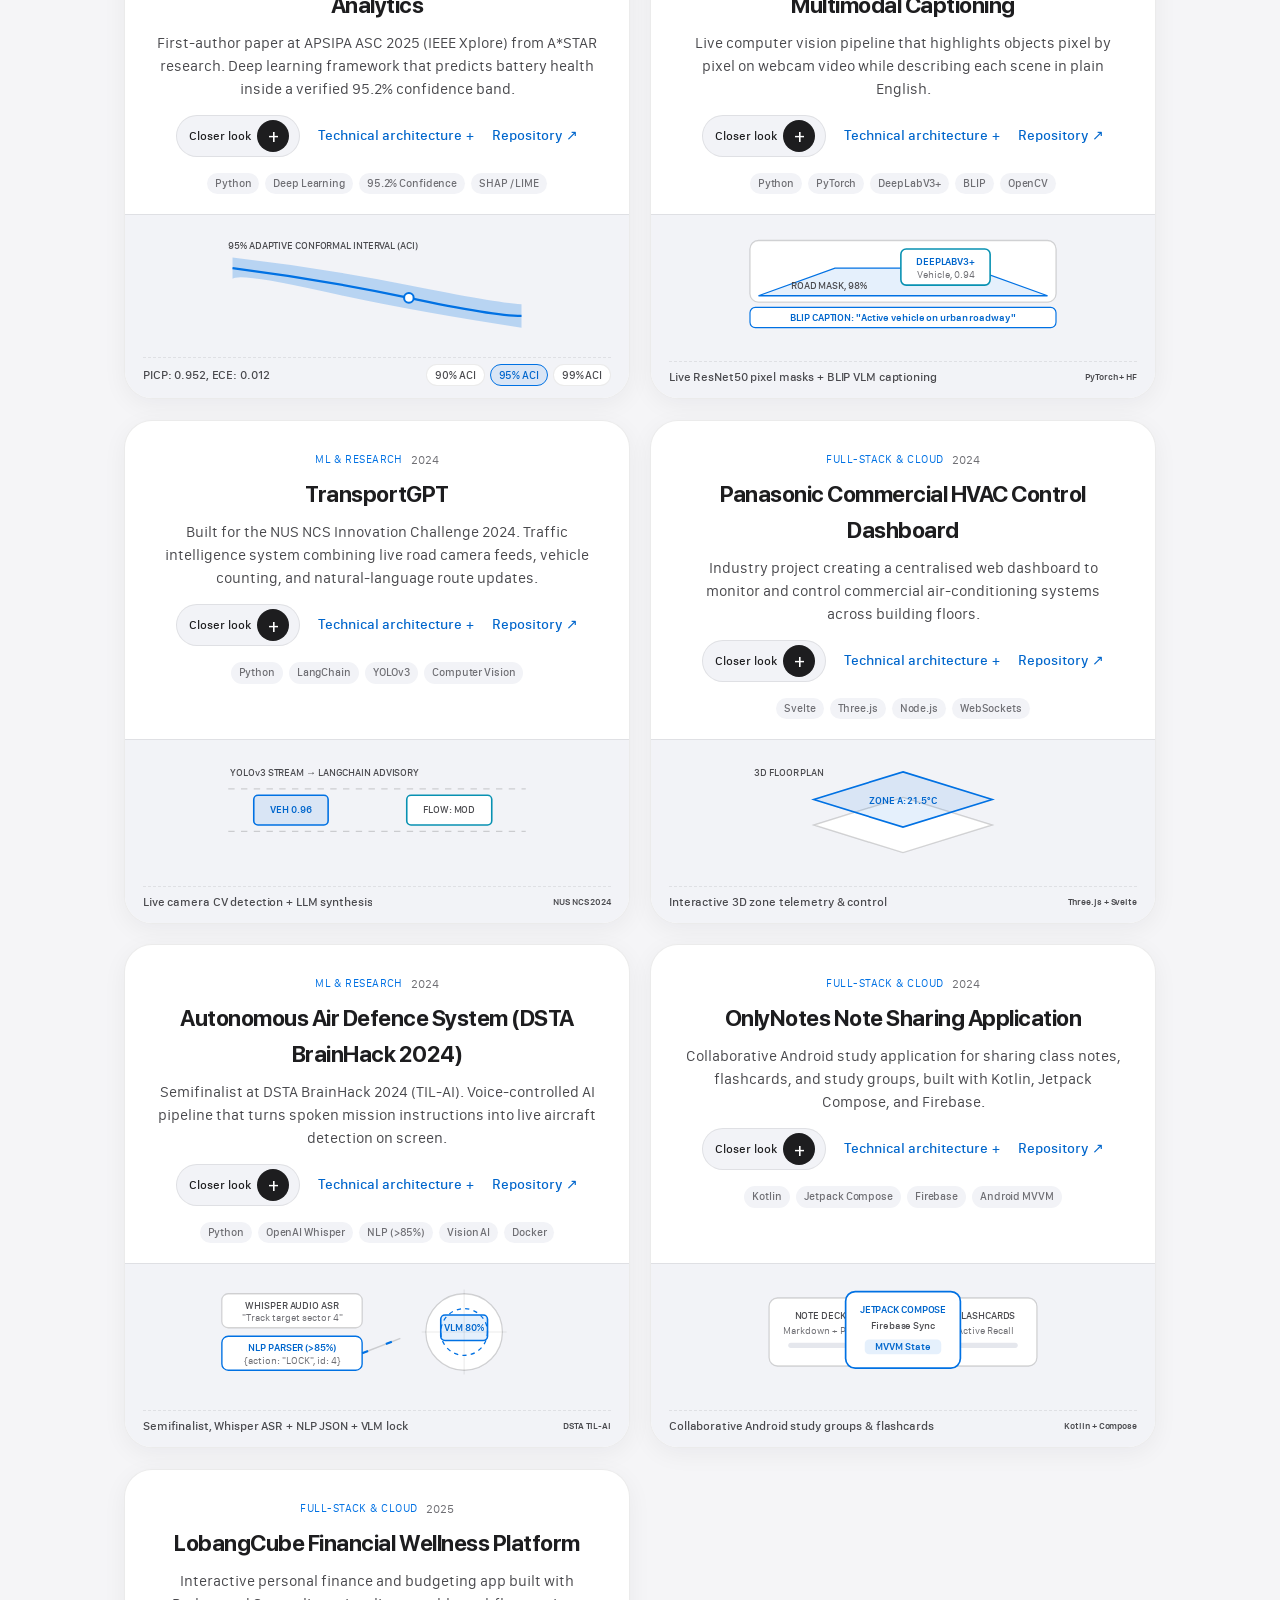
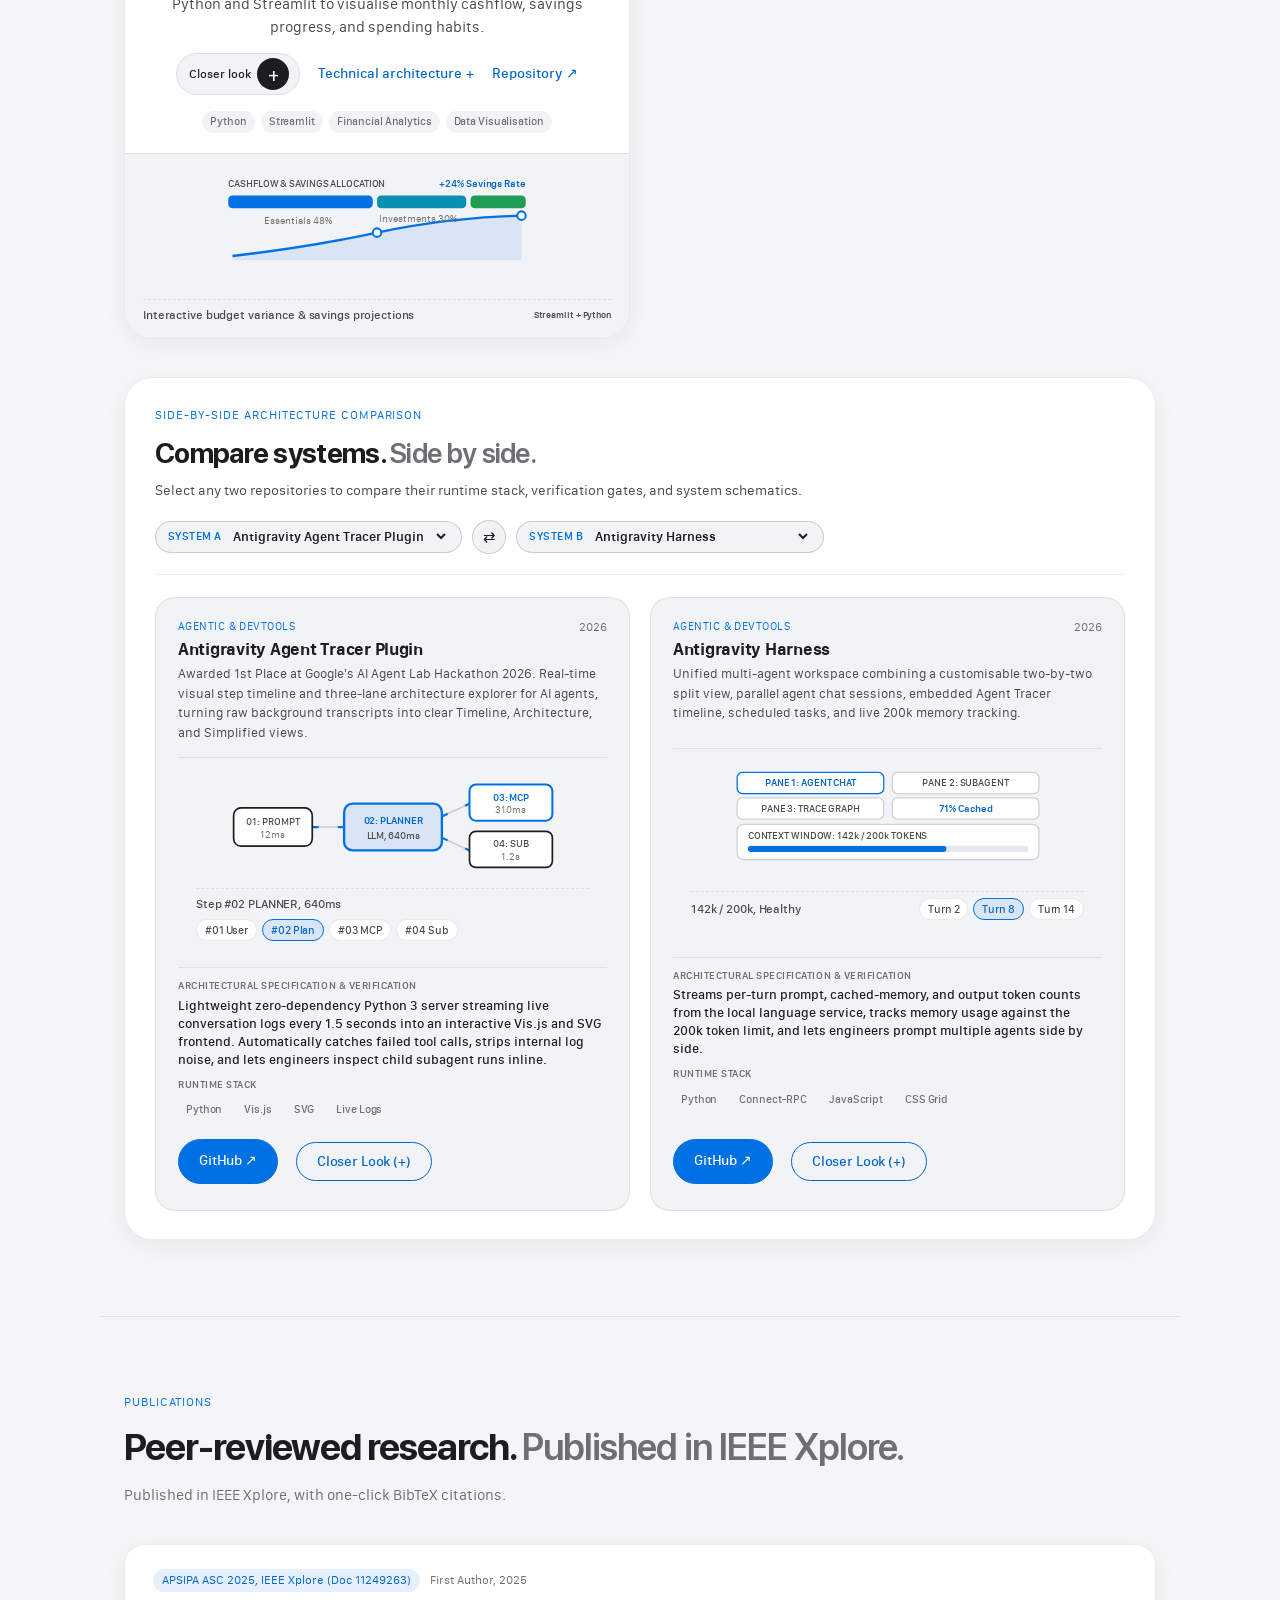
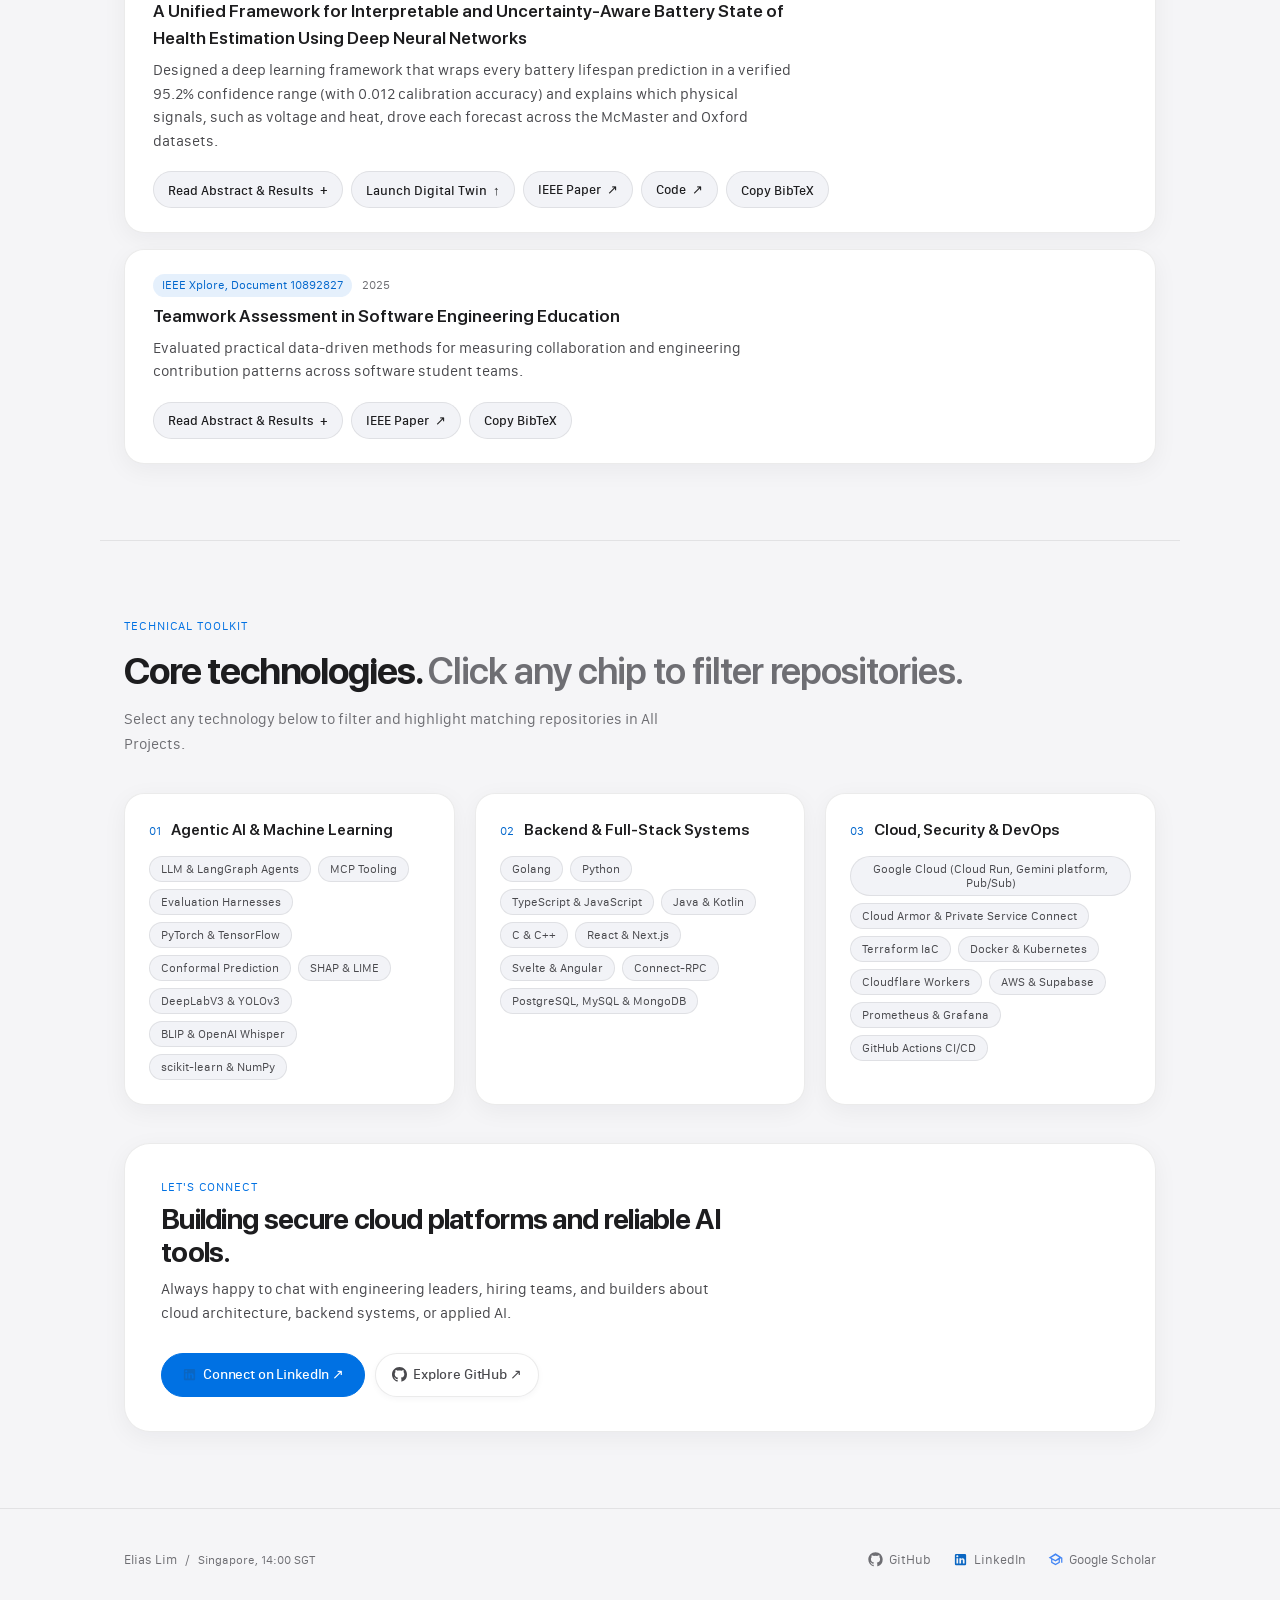
==== commit 75c3ce6f: "feat(ui): sync portfolio and agent handoff (index.html)" ====
--- a/index.html
+++ b/index.html
@@ -63,10 +63,10 @@
   }
   </script>
 
-  <link rel="icon" type="image/svg+xml" href="favicon.svg?v=20261023-63" />
+  <link rel="icon" type="image/svg+xml" href="favicon.svg?v=20261023-64" />
   <link rel="preload" href="fonts/SFProDisplay-Semibold.woff2" as="font" type="font/woff2" crossorigin />
   <link rel="preload" href="fonts/SFProText-Regular.woff2" as="font" type="font/woff2" crossorigin />
-  <link rel="stylesheet" href="styles.css?v=20261023-63" />
+  <link rel="stylesheet" href="styles.css?v=20261023-64" />
 </head>
 <body>
   <!-- Frosted Global Navigation Bar -->
@@ -539,6 +539,77 @@
             </button>
           </div>
         </div>
+      </div>
+
+      <!-- Apple "By the Numbers" Spec Bento Subsection -->
+      <div class="section-header by-numbers-header reveal-on-scroll" id="by-the-numbers">
+        <div>
+          <span class="section-eyebrow">BY THE NUMBERS</span>
+          <h2 class="section-title">By the numbers. <span class="apple-tone-muted">Built for production.</span></h2>
+          <p class="section-subtitle">Compare the automated AI systems against traditional manual baselines, or click any tile below to explore the repositories.</p>
+        </div>
+
+        <!-- Apple-Style Before vs. After Architecture Comparison Toggle -->
+        <div class="bento-compare-bar" id="bento-compare-bar" role="tablist" aria-label="Compare automated AI systems vs traditional baseline">
+          <!-- [JUMPGATE HIDDEN — UNCOMMENT ORIGINAL BENTO BUTTON & TILES TO RE-ENABLE JUMPGATE] -->
+          <button
+            type="button"
+            class="bento-compare-btn active"
+            data-compare-mode="after"
+            role="tab"
+            aria-selected="true"
+          >
+            With Automated AI Systems
+          </button>
+          <button
+            type="button"
+            class="bento-compare-btn"
+            data-compare-mode="before"
+            role="tab"
+            aria-selected="false"
+          >
+            Traditional Baseline (Before)
+          </button>
+        </div>
+      </div>
+
+      <!-- Apple M4-Inspired Sculpted Titanium Spec Bento Grid -->
+      <div class="apple-bento-specs reveal-on-scroll" id="bento-specs-grid">
+        <button type="button" class="bento-spec-tile" data-bento-target="#inspect-agent-tracer">
+          <div class="bento-tile-top">
+            <span class="bento-spec-eyebrow">AGENT VISIBILITY</span>
+            <span class="bento-delta-pill" id="bento-delta-1">Live Visual Timeline</span>
+          </div>
+          <span class="bento-spec-stat stat-blue" id="bento-stat-1">200k</span>
+          <span class="bento-spec-caption" id="bento-cap-1">Live step-by-step agent visualiser and 200k token memory bar inside Antigravity Harness.</span>
+        </button>
+
+        <button type="button" class="bento-spec-tile" data-bento-target="#about-google">
+          <div class="bento-tile-top">
+            <span class="bento-spec-eyebrow">TECHNICAL WORKSHOPS</span>
+            <span class="bento-delta-pill" id="bento-delta-2">4 Partner Institutions</span>
+          </div>
+          <span class="bento-spec-stat stat-teal" id="bento-stat-2">4,000+</span>
+          <span class="bento-spec-caption" id="bento-cap-2">Engineers and students trained in hands-on cloud and AI workshops across GovTech, DBS, NTU, and A*STAR.</span>
+        </button>
+
+        <button type="button" class="bento-spec-tile" data-bento-target="#projects-agentic">
+          <div class="bento-tile-top">
+            <span class="bento-spec-eyebrow">FACT VERIFICATION</span>
+            <span class="bento-delta-pill" id="bento-delta-3">36 Quality Checks</span>
+          </div>
+          <span class="bento-spec-stat stat-emerald" id="bento-stat-3">100%</span>
+          <span class="bento-spec-caption" id="bento-cap-3">Automated fact checks verifying every document link and speaker role before sending meeting briefings.</span>
+        </button>
+
+        <button type="button" class="bento-spec-tile" data-bento-target="#projects-ml">
+          <div class="bento-tile-top">
+            <span class="bento-spec-eyebrow">IEEE PUBLISHED AI</span>
+            <span class="bento-delta-pill" id="bento-delta-4">Verified Error Range</span>
+          </div>
+          <span class="bento-spec-stat stat-amber" id="bento-stat-4">95.2%</span>
+          <span class="bento-spec-caption" id="bento-cap-4">Verified confidence range for deep learning battery health predictions published in IEEE Xplore.</span>
+        </button>
       </div>
     </section>
 
@@ -1816,77 +1887,15 @@
     </section>
 
     <!-- ======================================================================
-         6. Technical Stack & Apple "By the Numbers" Spec Bento Section
+         6. Technical Toolkit & Skills Section (#stack)
          ====================================================================== -->
     <section id="stack" class="section container" data-section-target="stack">
       <div class="section-header reveal-on-scroll">
         <div>
-          <span class="section-eyebrow">BY THE NUMBERS</span>
-          <h2 class="section-title">By the numbers. <span class="apple-tone-muted">Built for production.</span></h2>
-          <p class="section-subtitle">Compare the automated AI systems against traditional manual baselines, or click any tile below to explore the repositories.</p>
-        </div>
-
-        <!-- Apple-Style Before vs. After Architecture Comparison Toggle -->
-        <div class="bento-compare-bar" id="bento-compare-bar" role="tablist" aria-label="Compare automated AI systems vs traditional baseline">
-          <!-- [JUMPGATE HIDDEN — UNCOMMENT ORIGINAL BENTO BUTTON & TILES TO RE-ENABLE JUMPGATE] -->
-          <button
-            type="button"
-            class="bento-compare-btn active"
-            data-compare-mode="after"
-            role="tab"
-            aria-selected="true"
-          >
-            With Automated AI Systems
-          </button>
-          <button
-            type="button"
-            class="bento-compare-btn"
-            data-compare-mode="before"
-            role="tab"
-            aria-selected="false"
-          >
-            Traditional Baseline (Before)
-          </button>
-        </div>
-      </div>
-
-      <!-- Apple M4-Inspired Sculpted Titanium Spec Bento Grid -->
-      <div class="apple-bento-specs reveal-on-scroll" id="bento-specs-grid">
-        <button type="button" class="bento-spec-tile" data-bento-target="#inspect-agent-tracer">
-          <div class="bento-tile-top">
-            <span class="bento-spec-eyebrow">AGENT VISIBILITY</span>
-            <span class="bento-delta-pill" id="bento-delta-1">Live Visual Timeline</span>
-          </div>
-          <span class="bento-spec-stat stat-blue" id="bento-stat-1">200k</span>
-          <span class="bento-spec-caption" id="bento-cap-1">Live step-by-step agent visualiser and 200k token memory bar inside Antigravity Harness.</span>
-        </button>
-
-        <button type="button" class="bento-spec-tile" data-bento-target="#about-google">
-          <div class="bento-tile-top">
-            <span class="bento-spec-eyebrow">TECHNICAL WORKSHOPS</span>
-            <span class="bento-delta-pill" id="bento-delta-2">4 Partner Institutions</span>
-          </div>
-          <span class="bento-spec-stat stat-teal" id="bento-stat-2">4,000+</span>
-          <span class="bento-spec-caption" id="bento-cap-2">Engineers and students trained in hands-on cloud and AI workshops across GovTech, DBS, NTU, and A*STAR.</span>
-        </button>
-
-        <button type="button" class="bento-spec-tile" data-bento-target="#projects-agentic">
-          <div class="bento-tile-top">
-            <span class="bento-spec-eyebrow">FACT VERIFICATION</span>
-            <span class="bento-delta-pill" id="bento-delta-3">36 Quality Checks</span>
-          </div>
-          <span class="bento-spec-stat stat-emerald" id="bento-stat-3">100%</span>
-          <span class="bento-spec-caption" id="bento-cap-3">Automated fact checks verifying every document link and speaker role before sending meeting briefings.</span>
-        </button>
-
-        <button type="button" class="bento-spec-tile" data-bento-target="#projects-ml">
-          <div class="bento-tile-top">
-            <span class="bento-spec-eyebrow">IEEE PUBLISHED AI</span>
-            <span class="bento-delta-pill" id="bento-delta-4">Verified Error Range</span>
-          </div>
-          <span class="bento-spec-stat stat-amber" id="bento-stat-4">95.2%</span>
-          <span class="bento-spec-caption" id="bento-cap-4">Verified confidence range for deep learning battery health predictions published in IEEE Xplore.</span>
-        </button>
+          <span class="section-eyebrow">TECHNICAL TOOLKIT</span>
+          <h2 class="section-title">Core technologies. <span class="apple-tone-muted">Click any chip to filter repositories.</span></h2>
+          <p class="section-subtitle">Select any technology below to filter and highlight matching repositories in All Projects.</p>
+        </div>
       </div>
 
       <div class="skills-grid">
@@ -2235,6 +2244,6 @@
     </div>
   </footer>
 
-  <script src="app.js?v=20261023-63"></script>
+  <script src="app.js?v=20261023-64"></script>
 </body>
 </html>
--- a/styles.css
+++ b/styles.css
@@ -2445,6 +2445,10 @@
 }
 
 /* Apple M4-Inspired Sculpted Titanium Spec Bento Grid & Before/After Comparison */
+.by-numbers-header {
+  margin-top: 48px;
+}
+
 .bento-compare-bar {
   display: inline-flex;
   align-items: center;
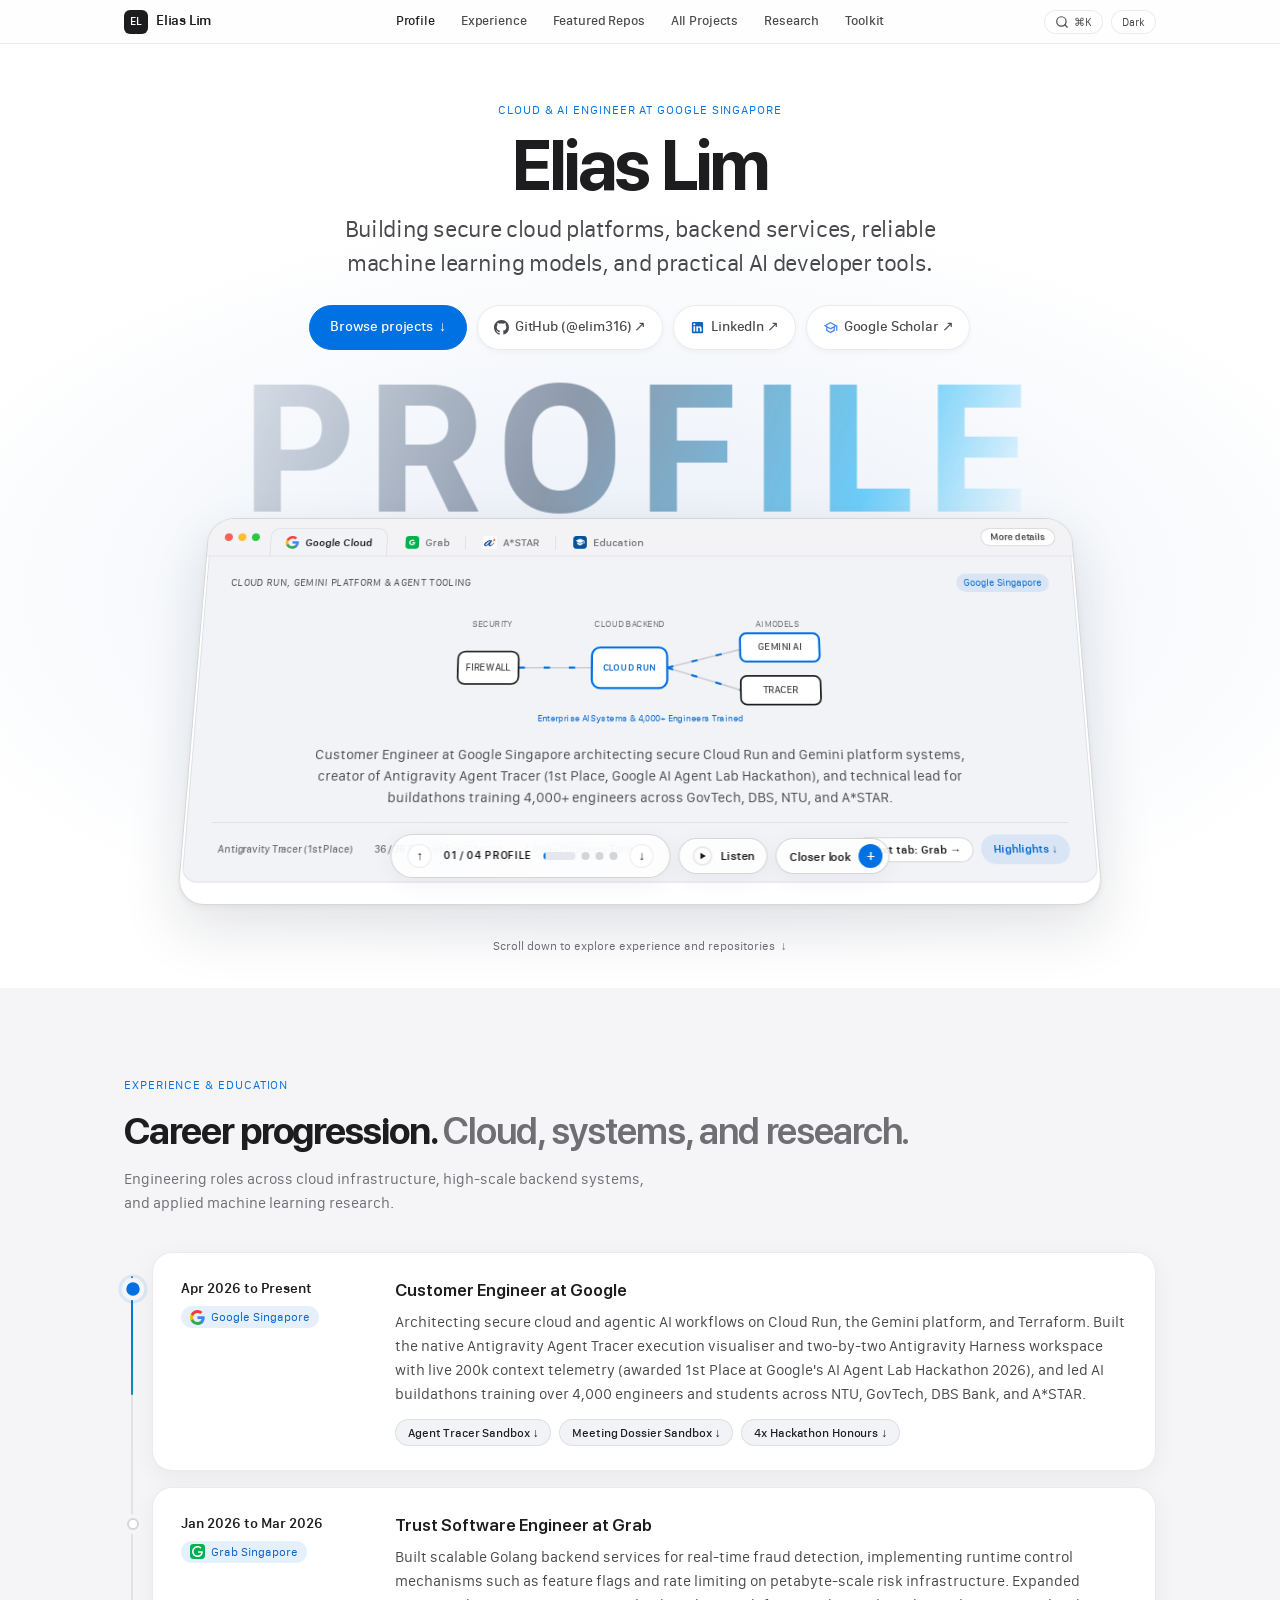
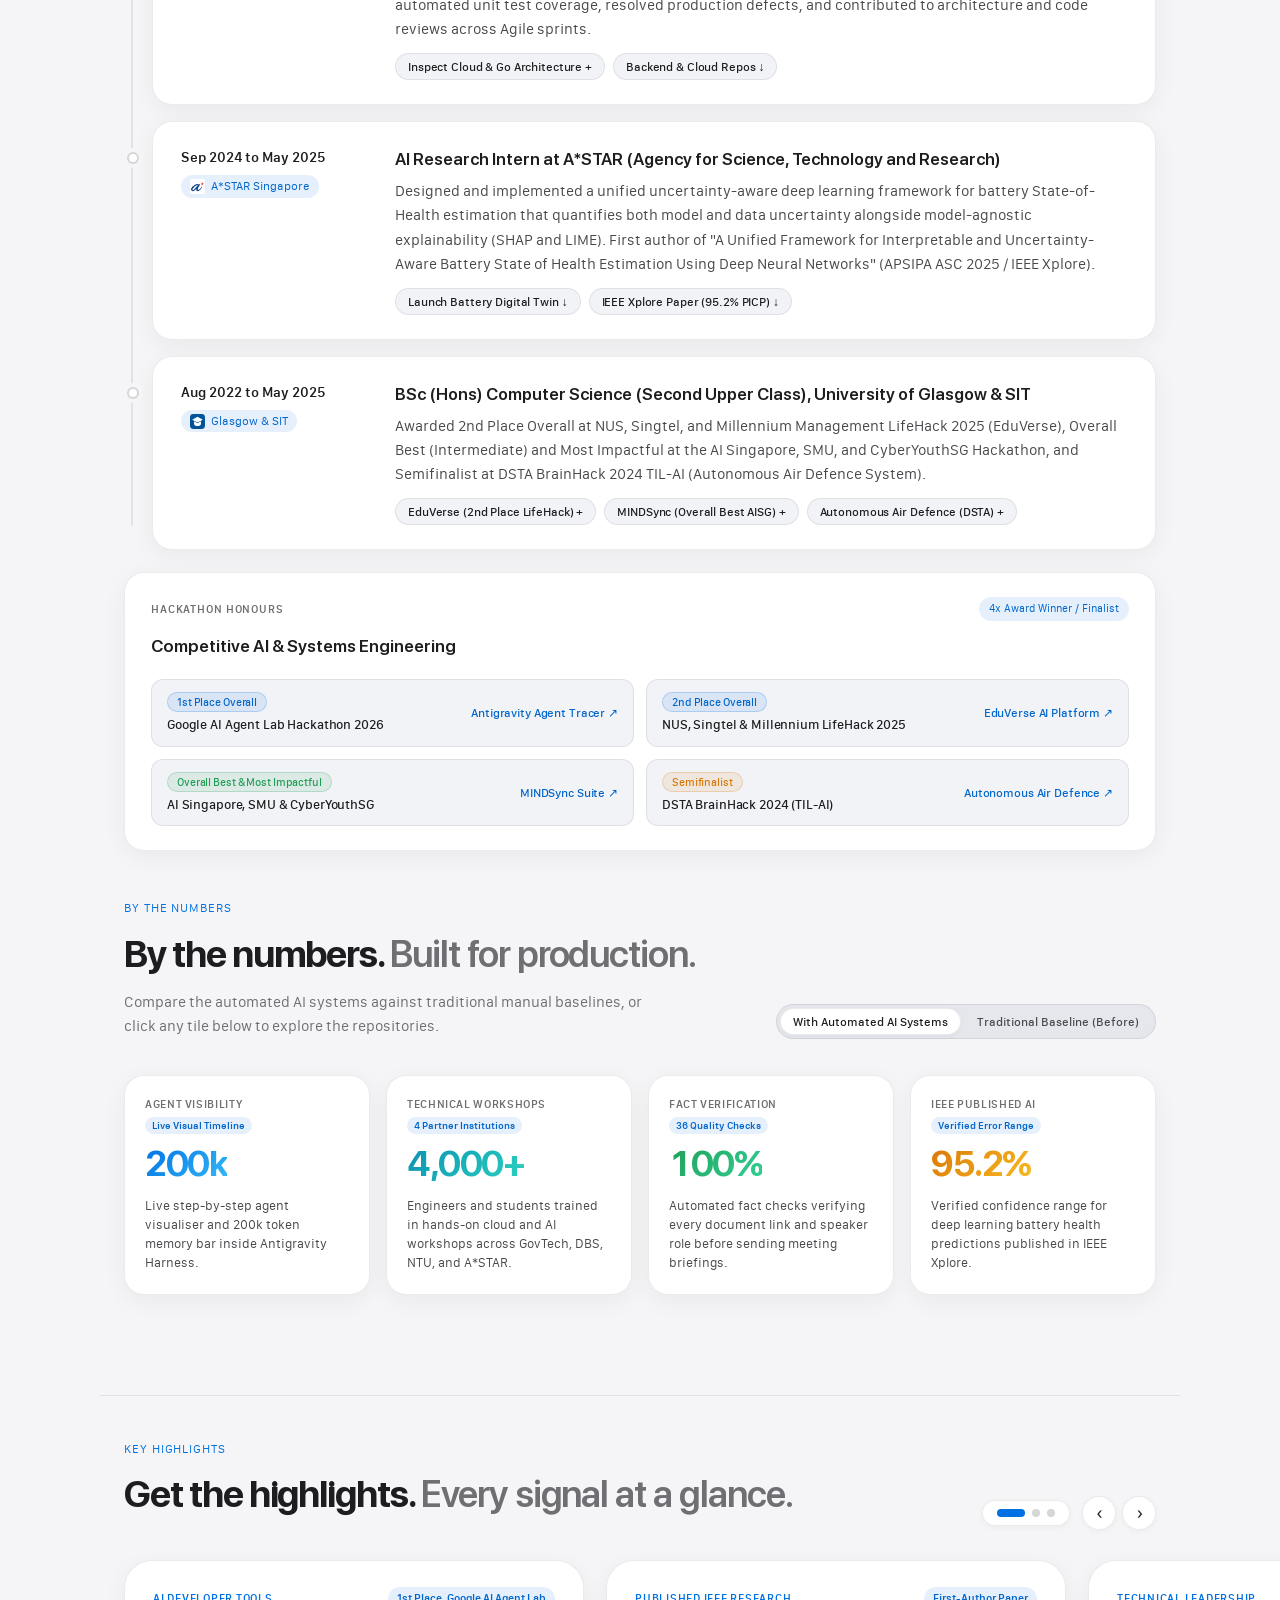
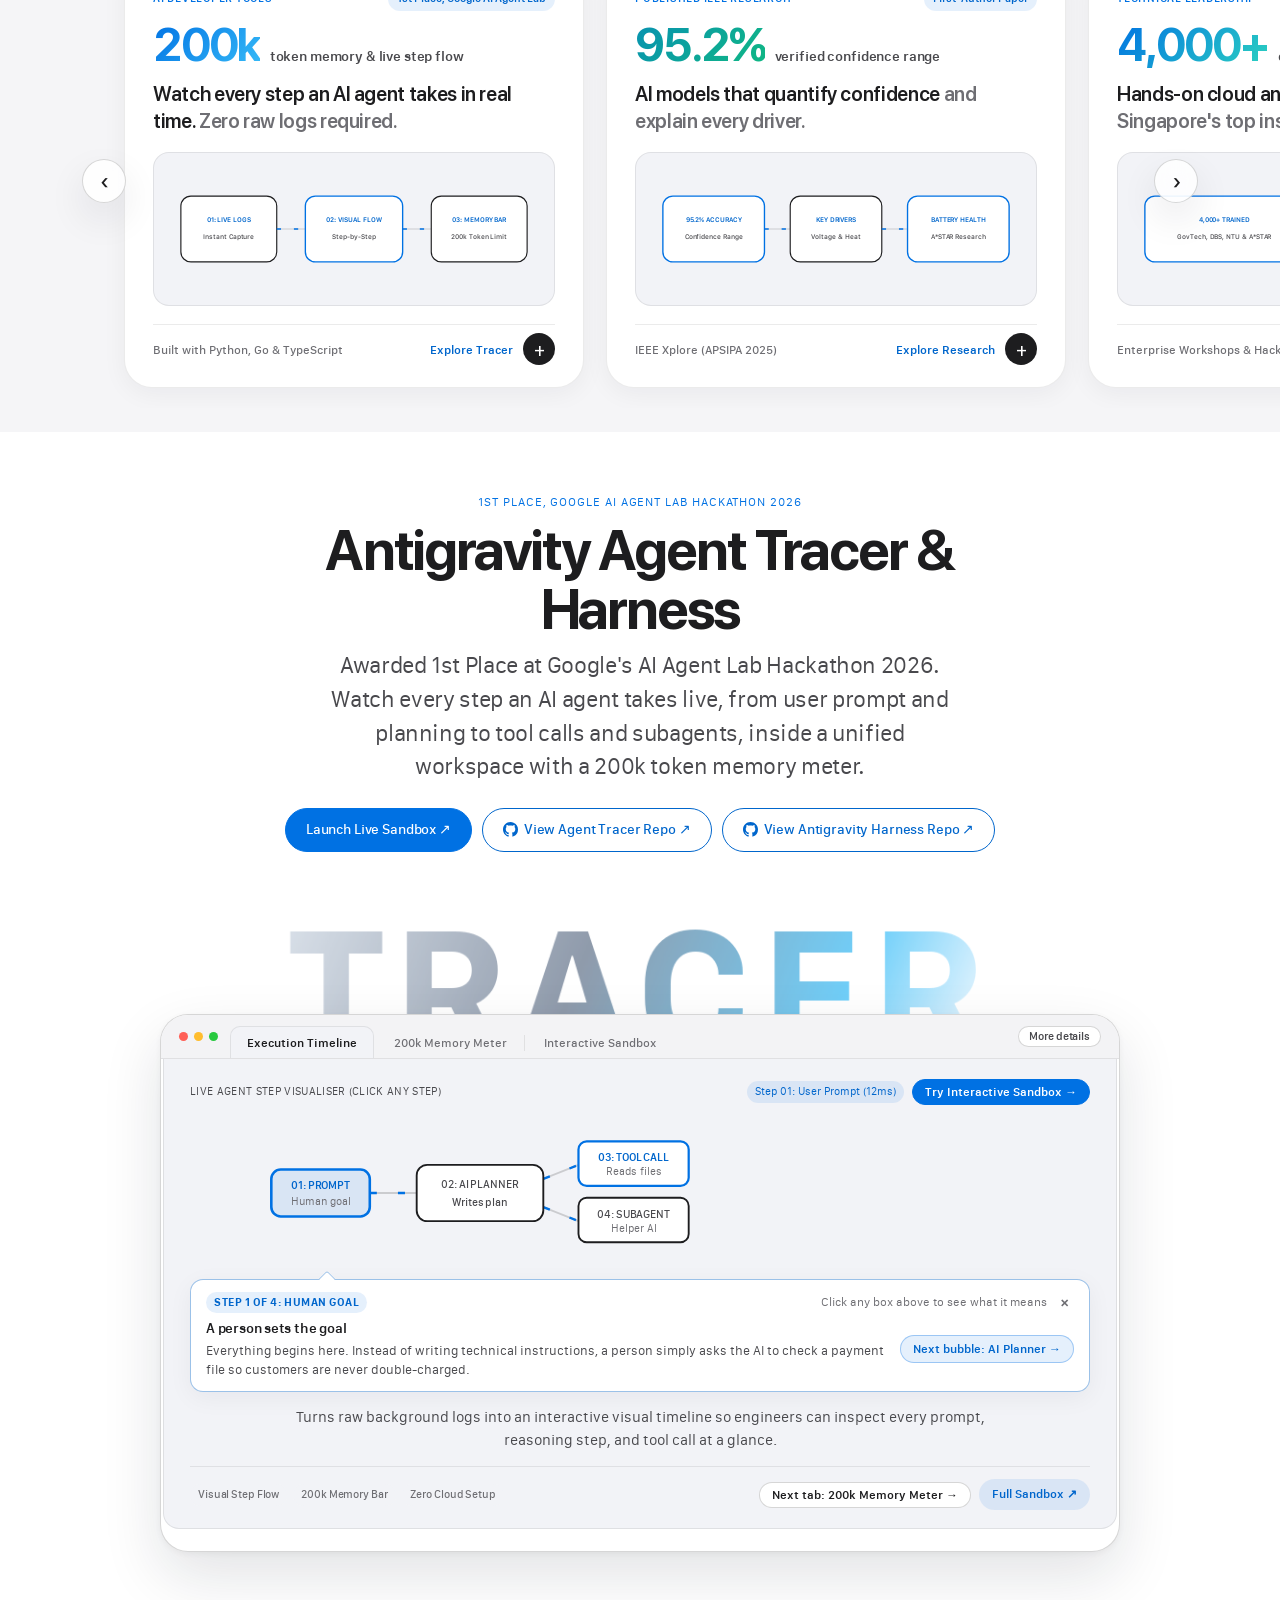
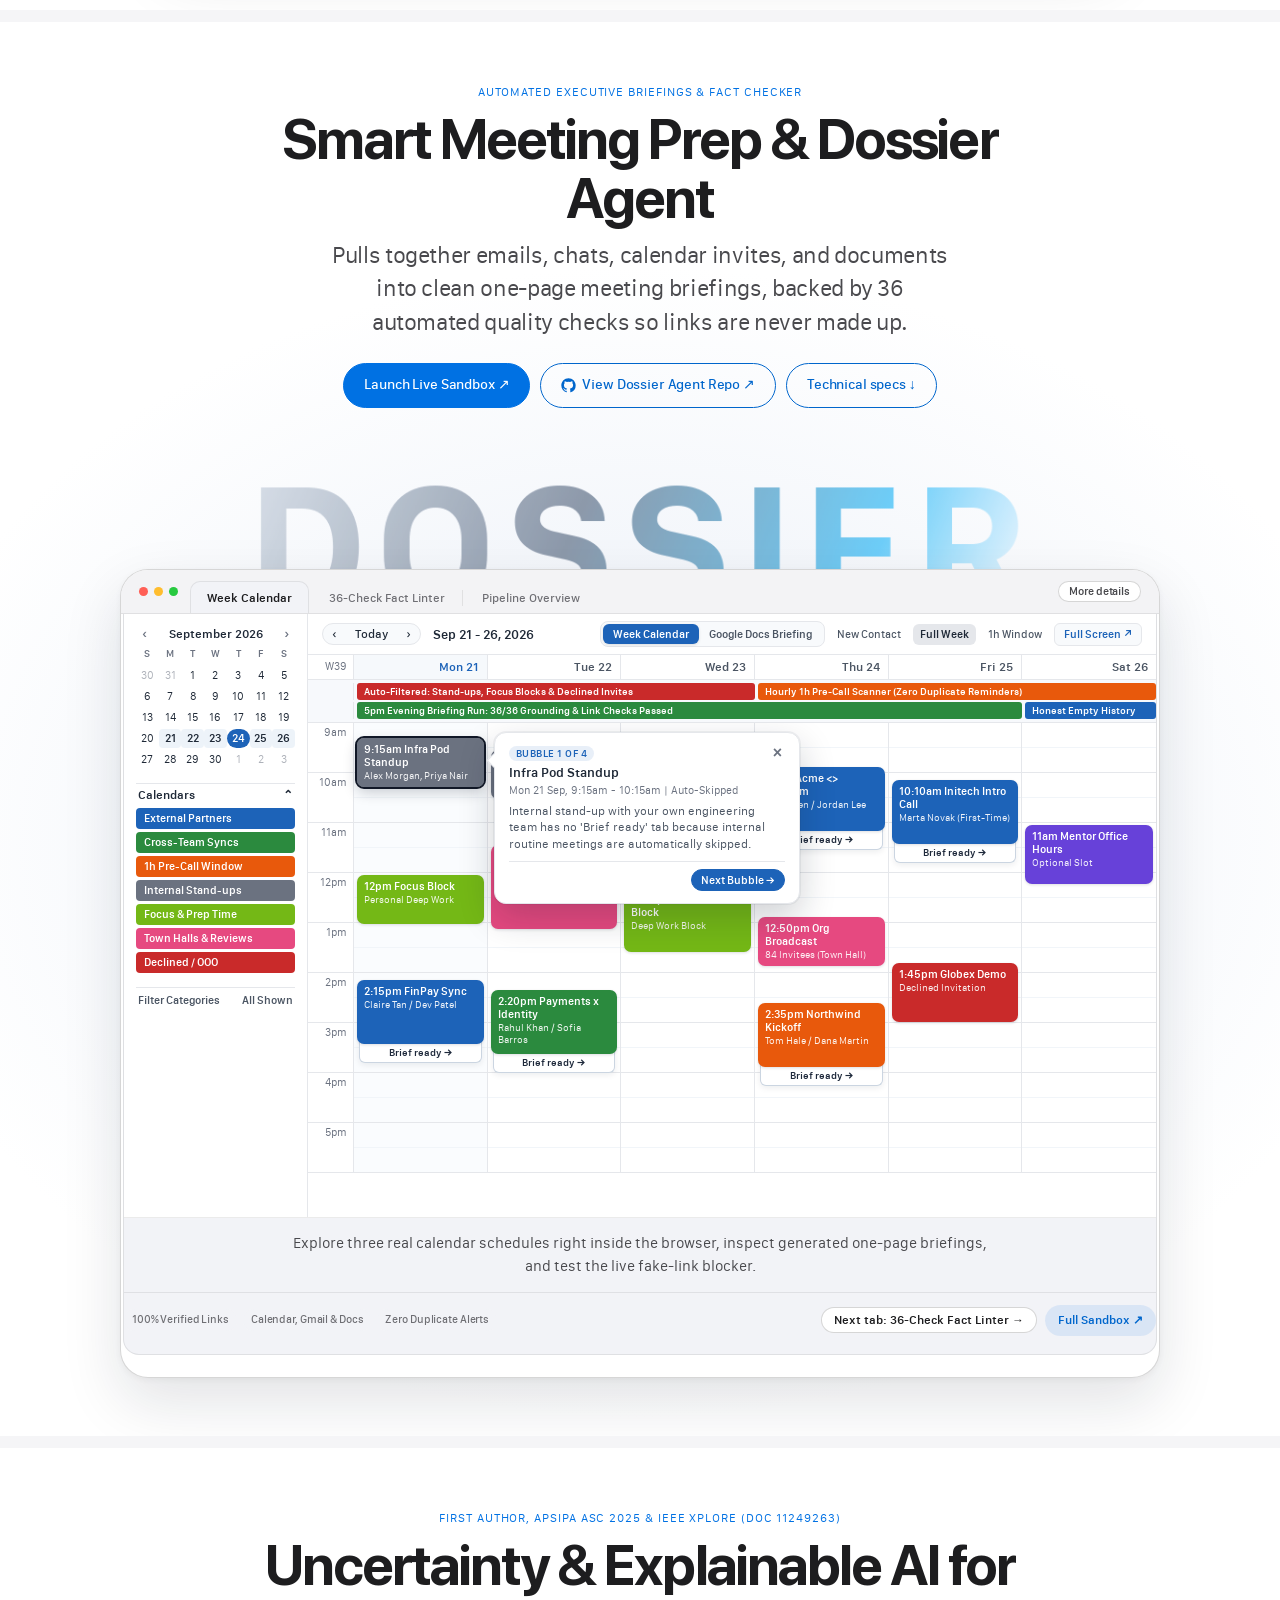
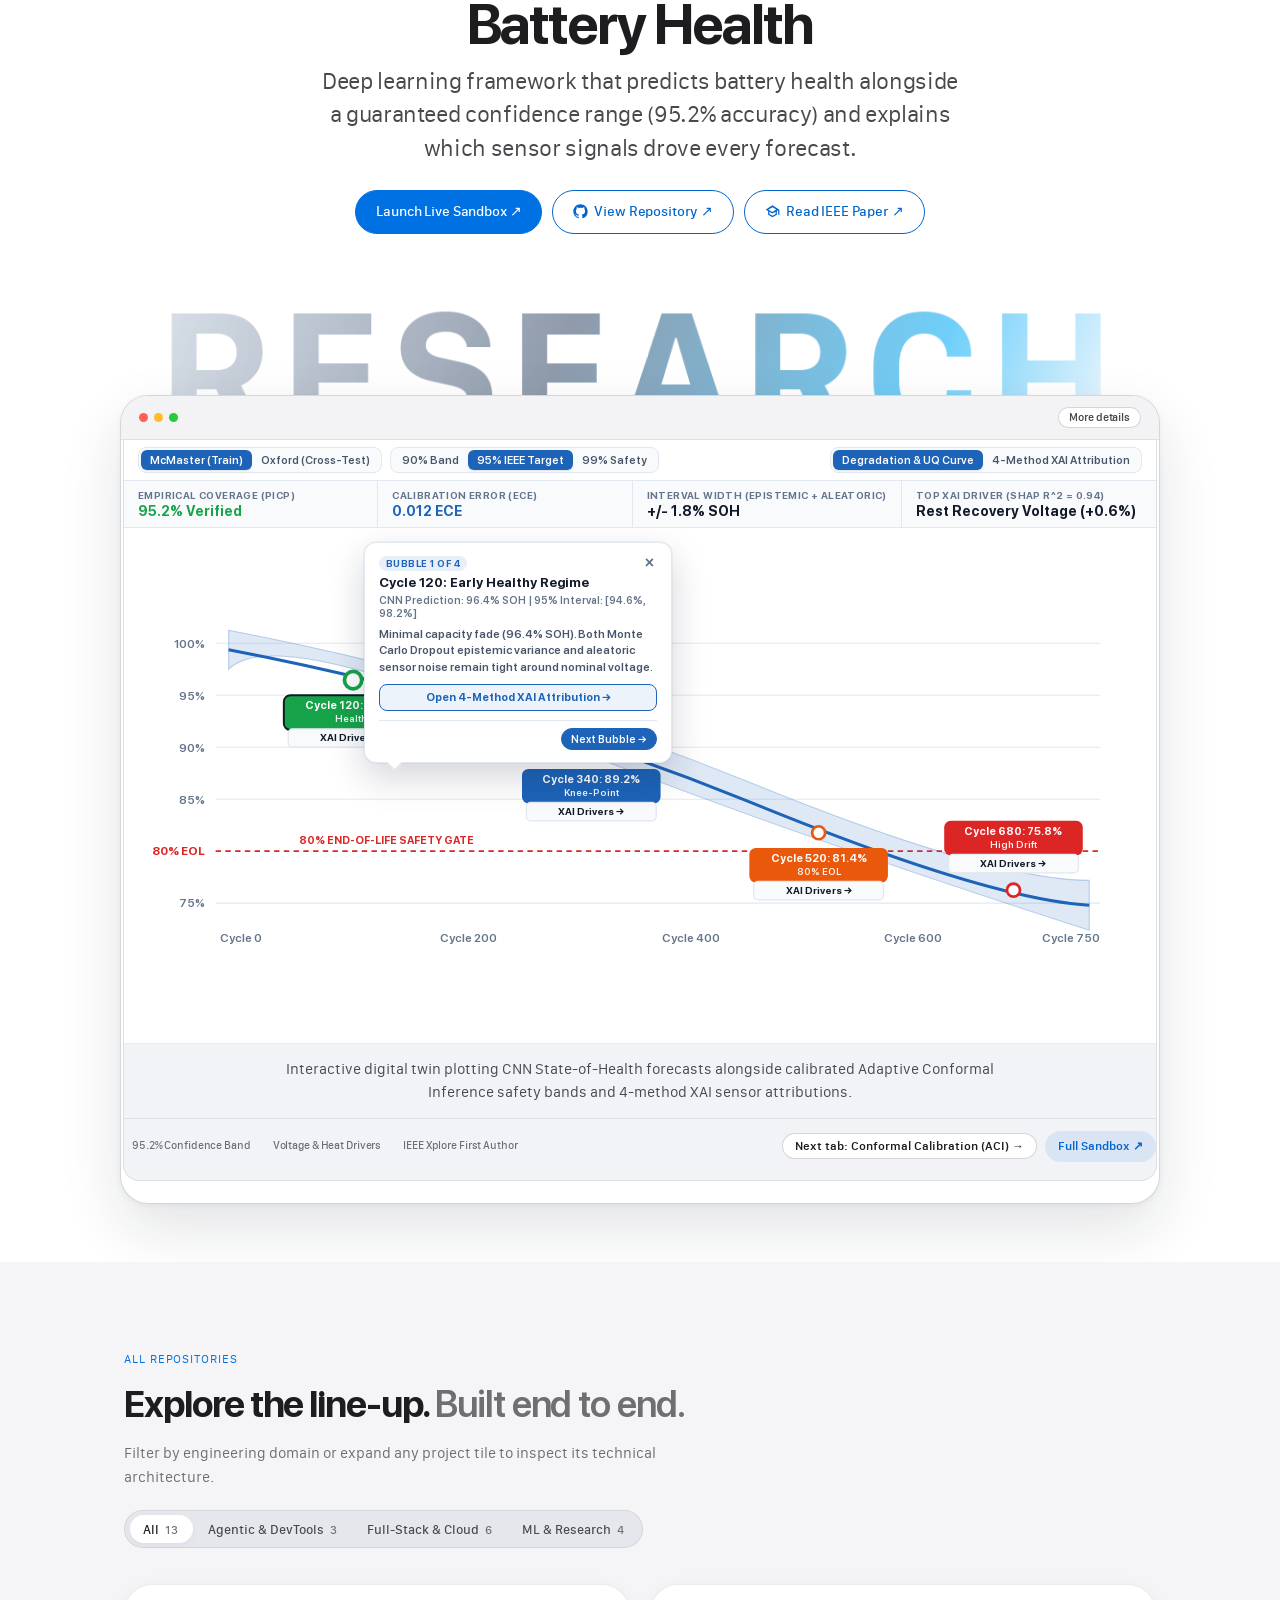
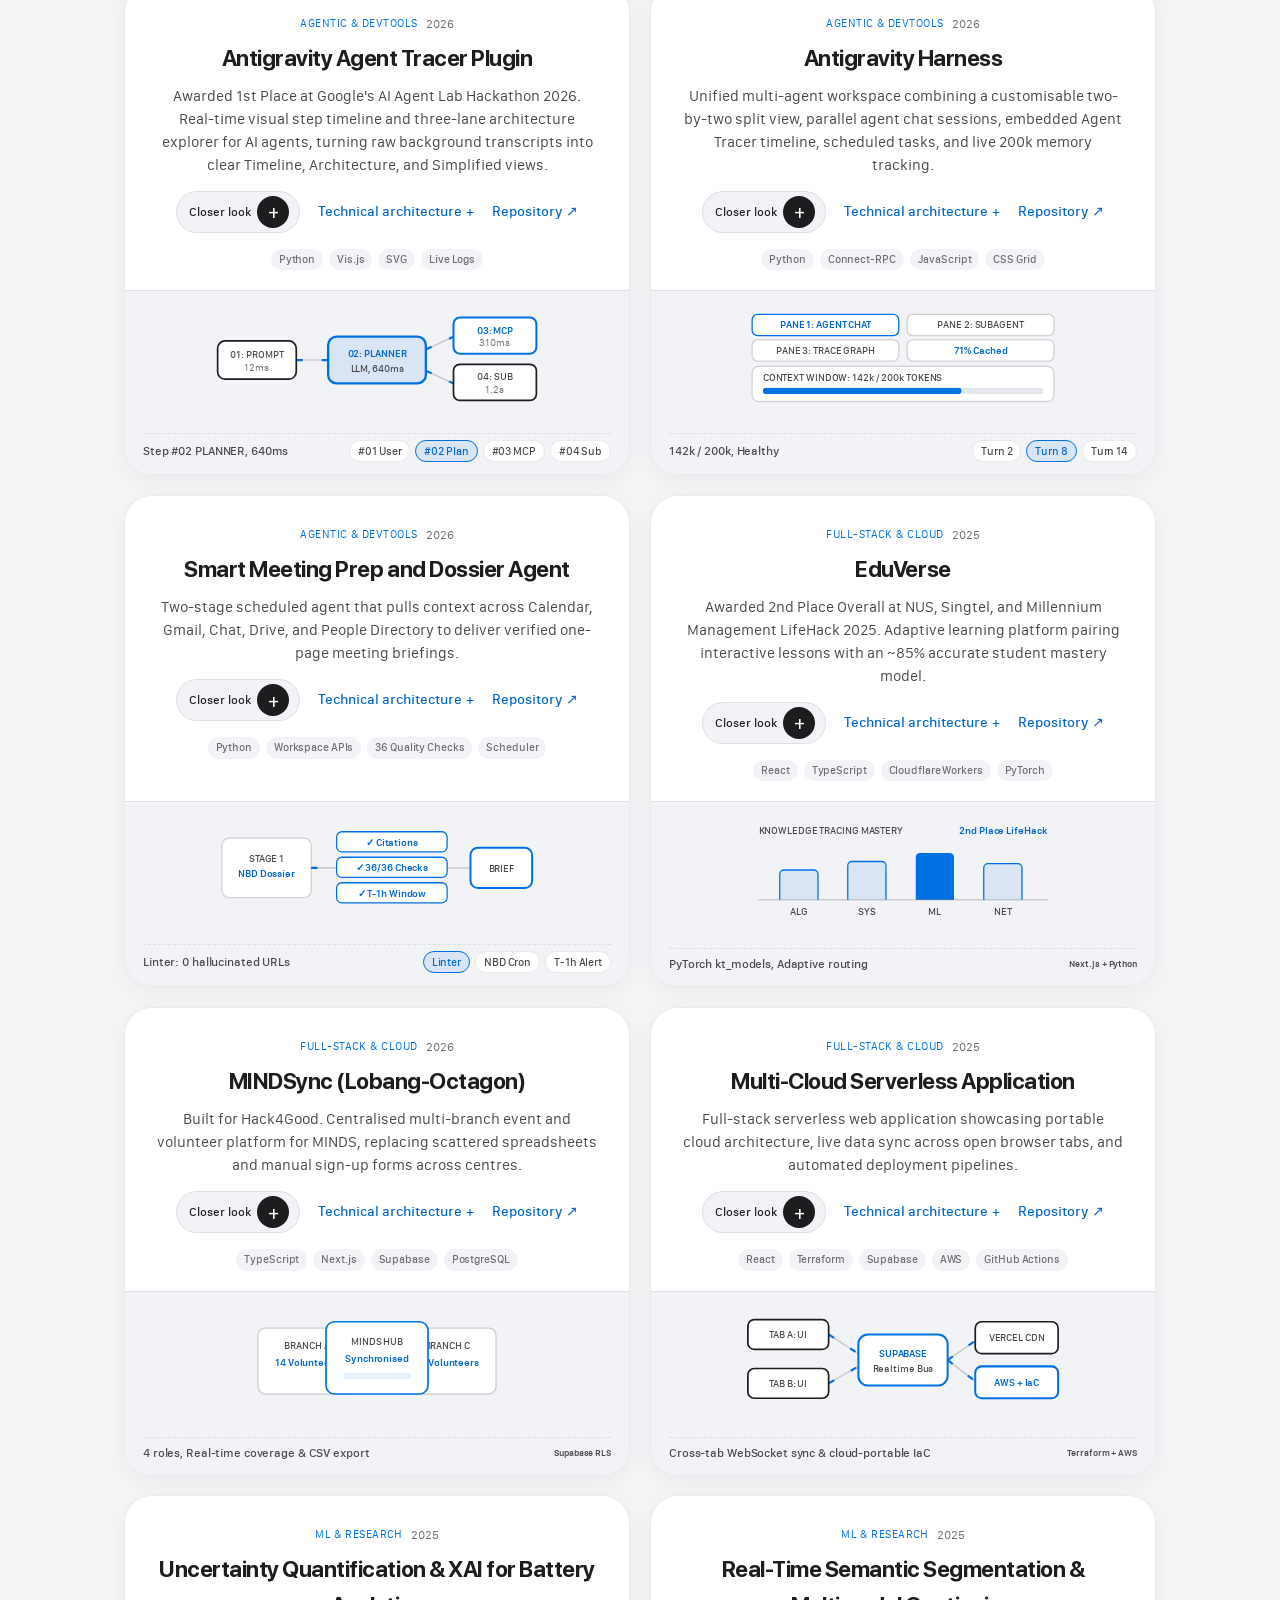
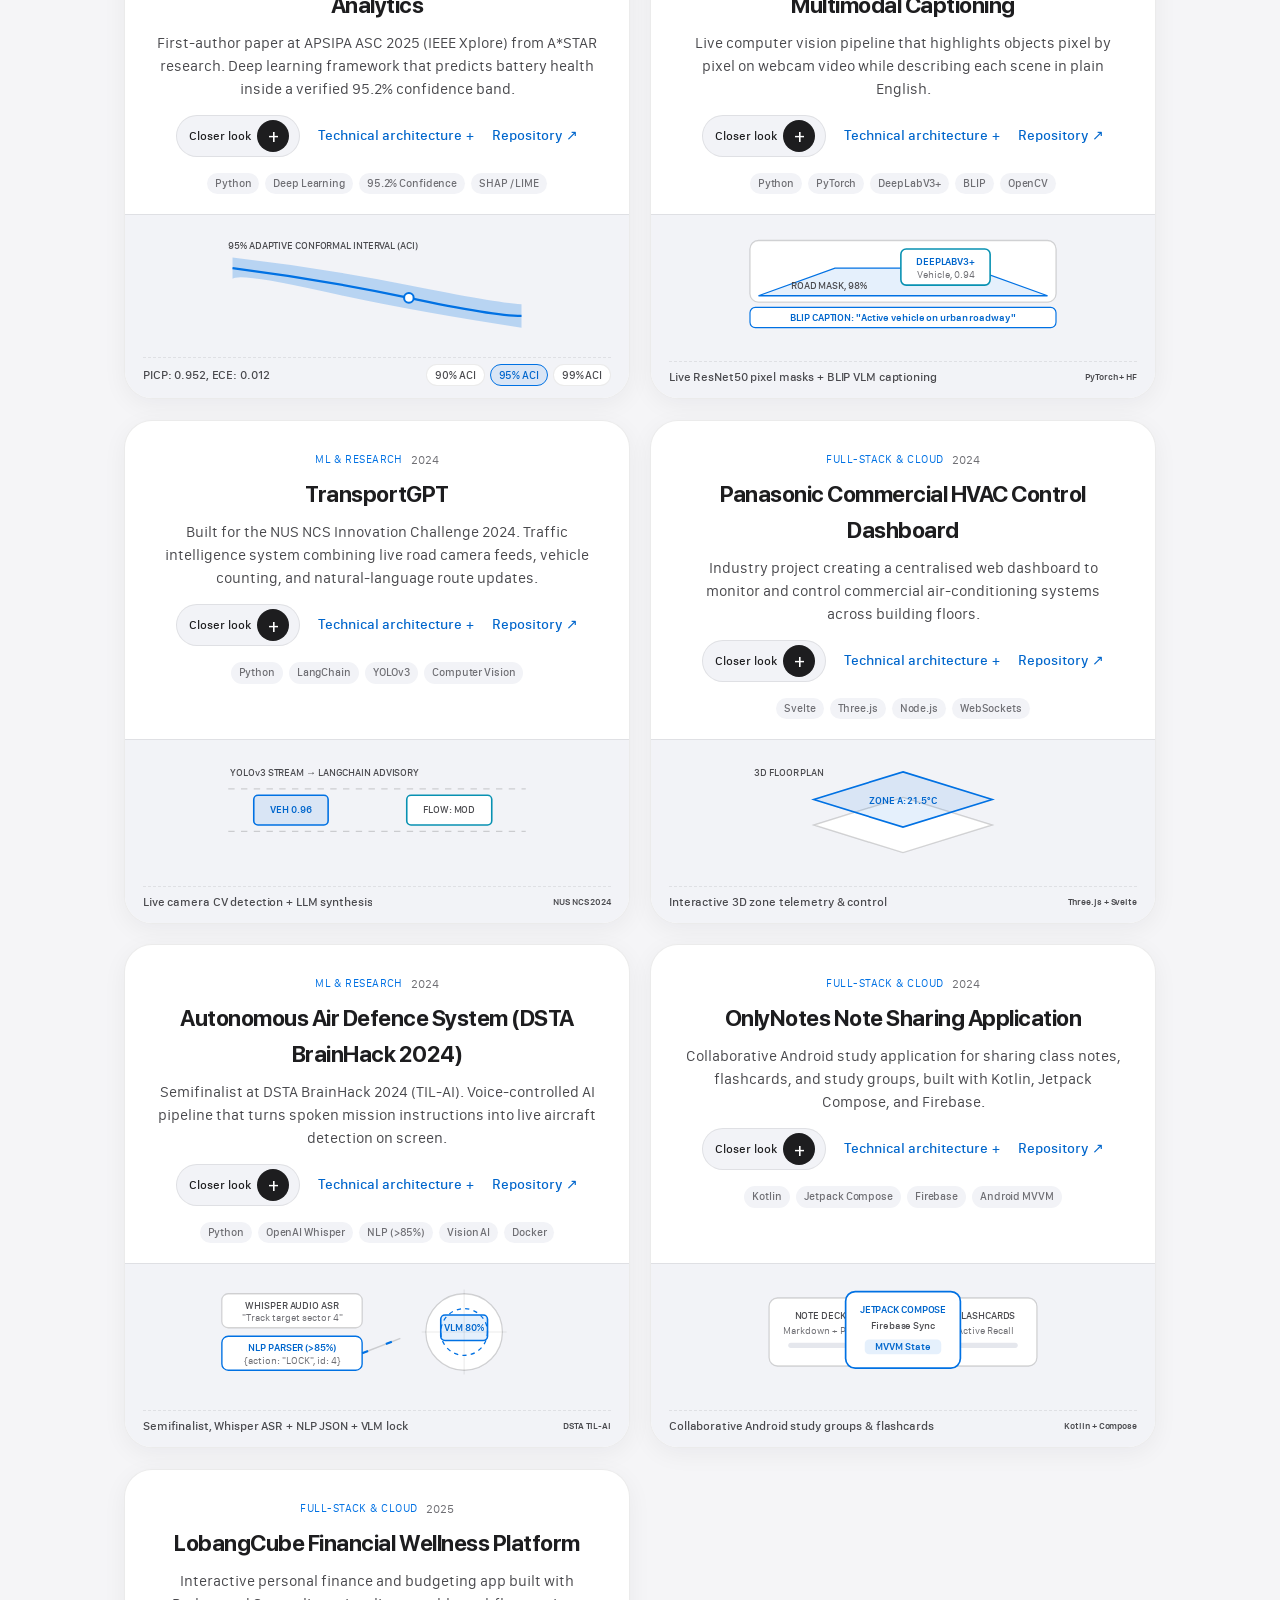
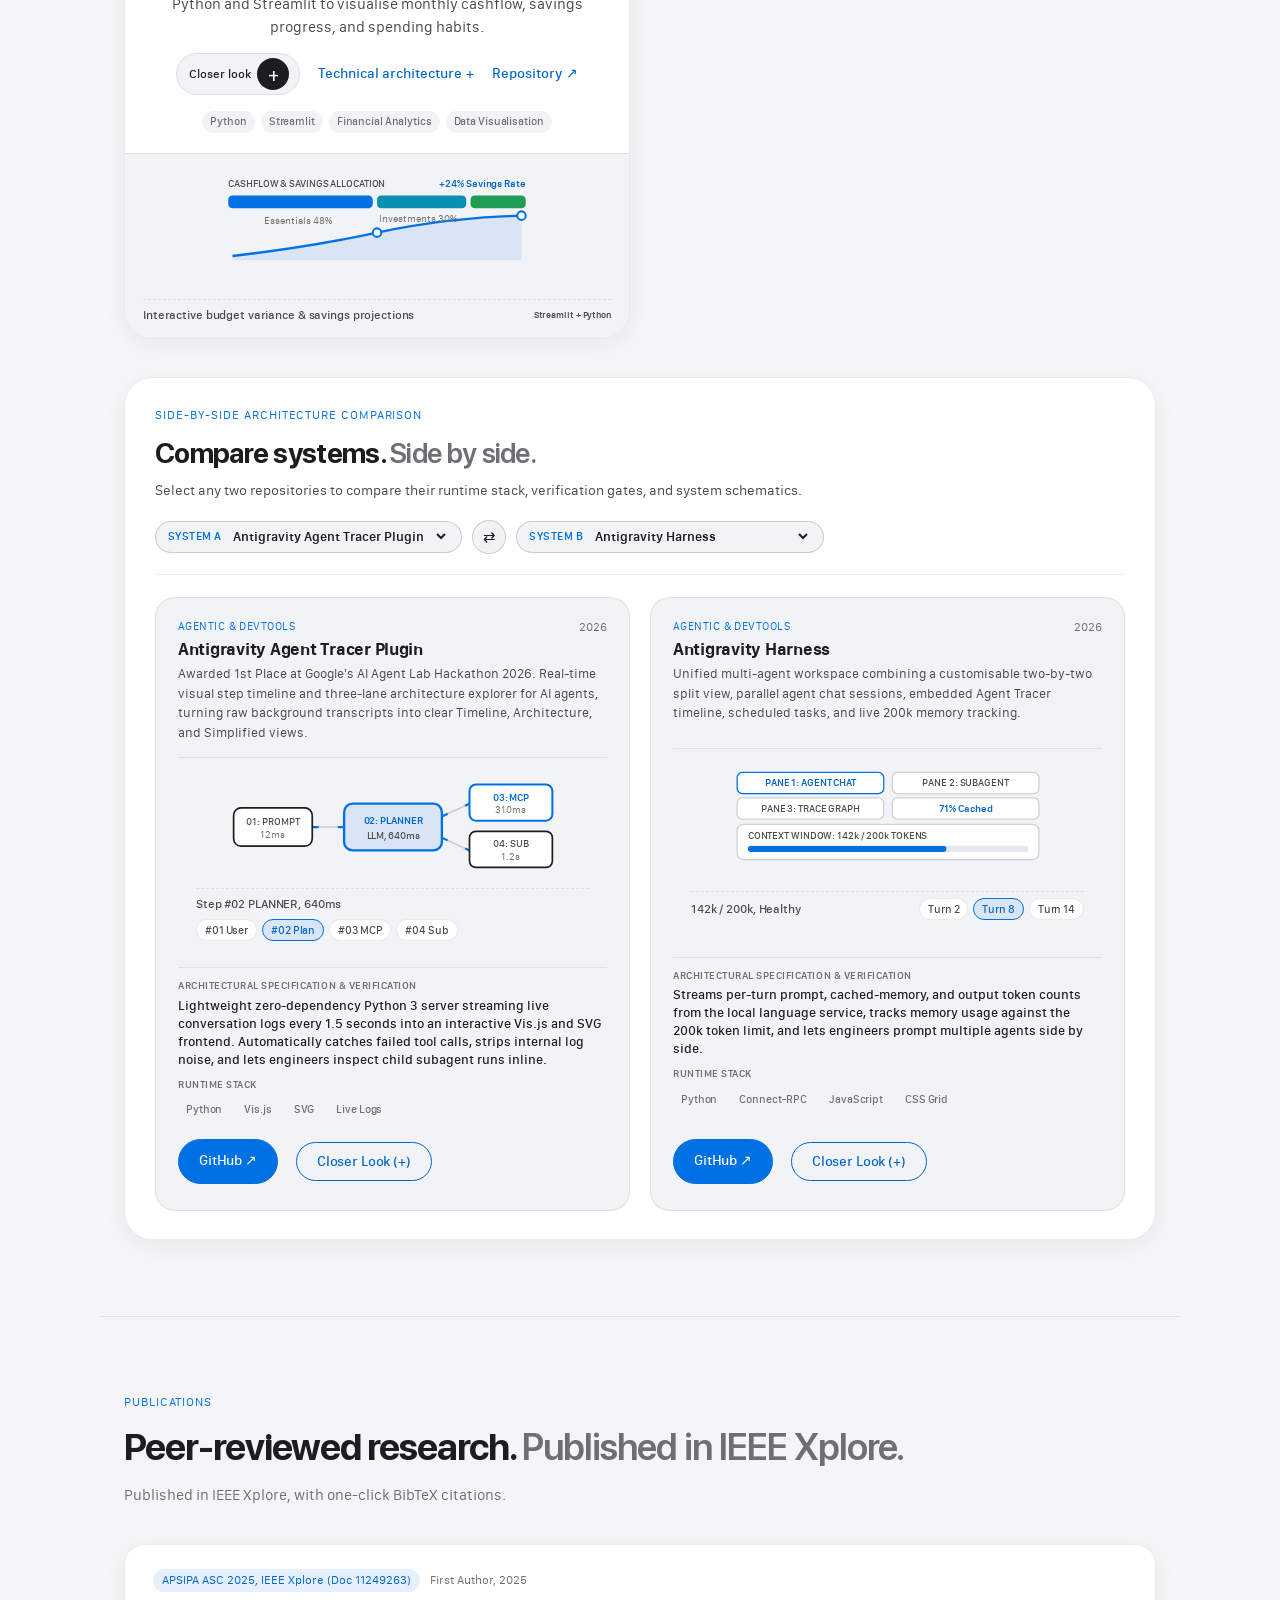
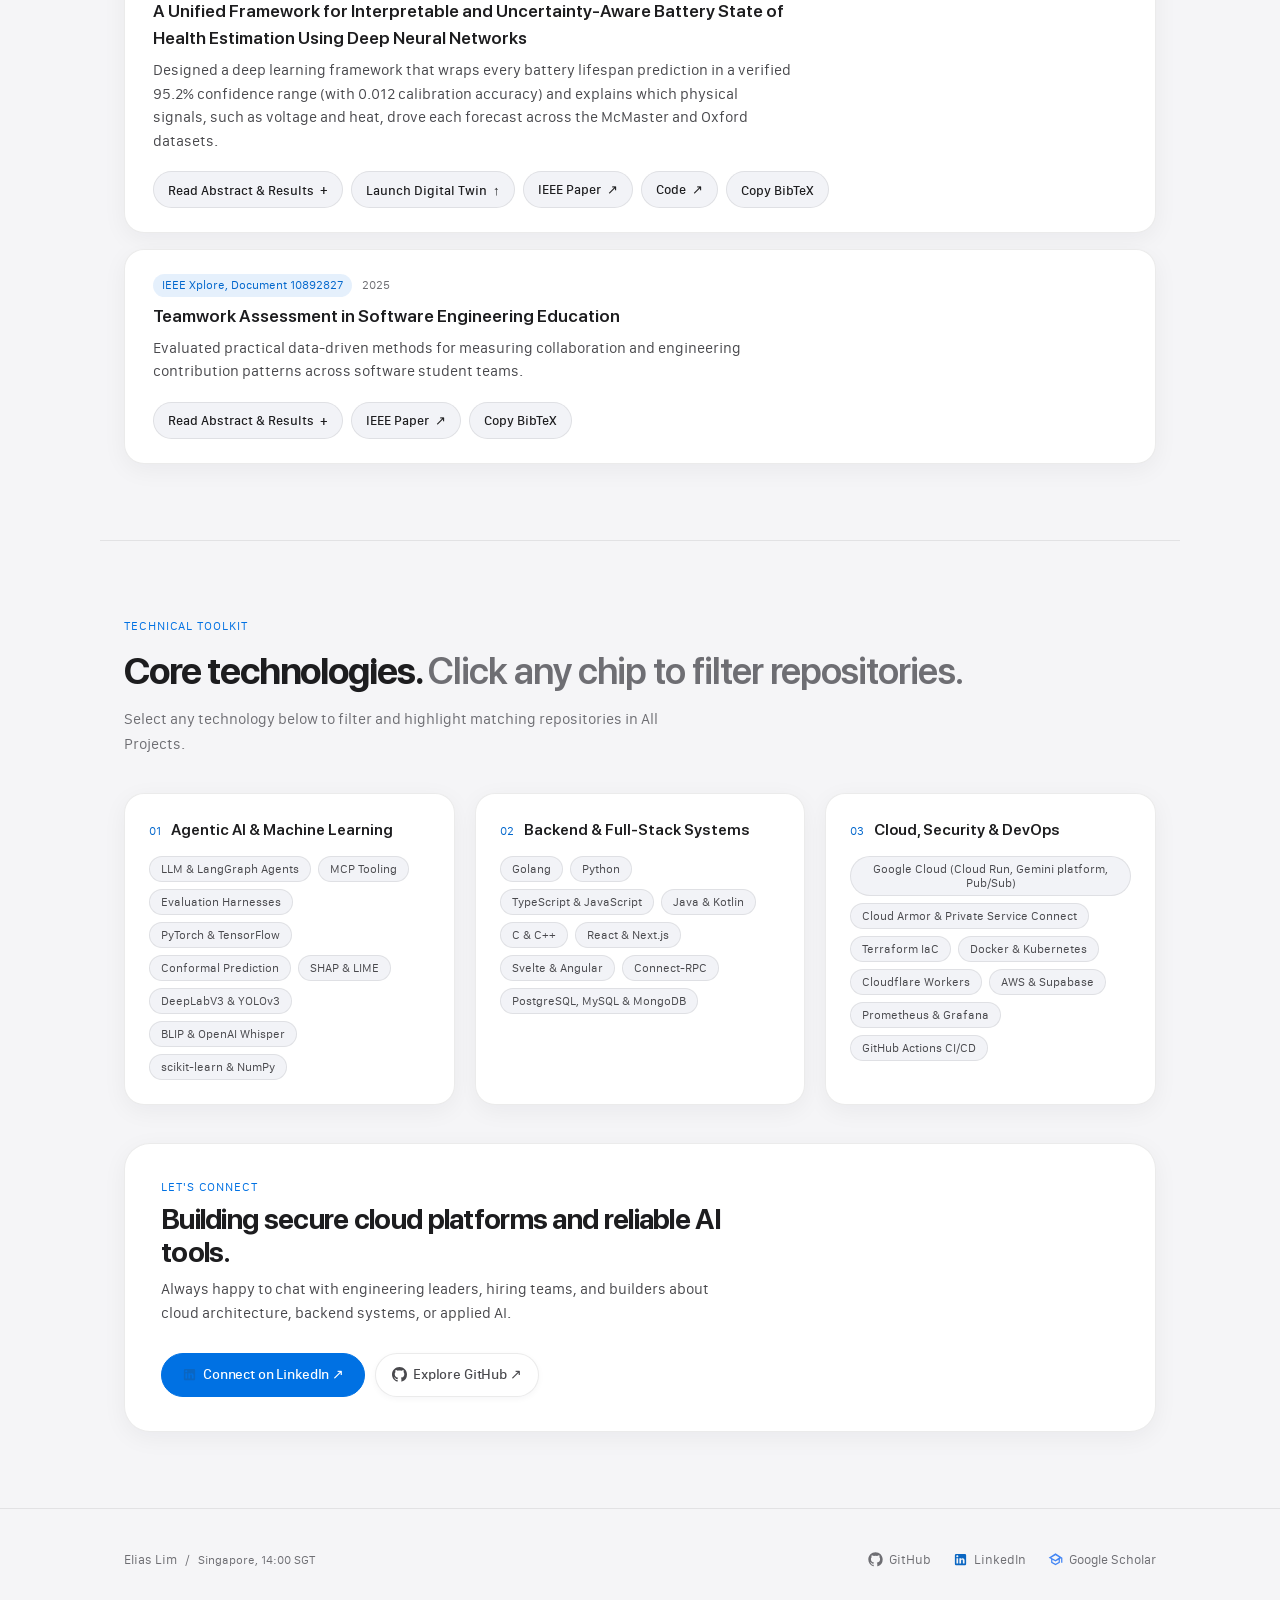
==== commit 635740a0: "feat(ui): sync portfolio and agent handoff (index.html)" ====
--- a/index.html
+++ b/index.html
@@ -63,10 +63,10 @@
   }
   </script>
 
-  <link rel="icon" type="image/svg+xml" href="favicon.svg?v=20261023-64" />
+  <link rel="icon" type="image/svg+xml" href="favicon.svg?v=20261108w" />
   <link rel="preload" href="fonts/SFProDisplay-Semibold.woff2" as="font" type="font/woff2" crossorigin />
   <link rel="preload" href="fonts/SFProText-Regular.woff2" as="font" type="font/woff2" crossorigin />
-  <link rel="stylesheet" href="styles.css?v=20261023-64" />
+  <link rel="stylesheet" href="styles.css?v=20261108w" />
 </head>
 <body>
   <!-- Frosted Global Navigation Bar -->
@@ -216,7 +216,7 @@
             </div>
 
             <div class="browser-single-pane">
-              <!-- [JUMPGATE HIDDEN — UNCOMMENT THIS BLOCK TO RE-ENABLE JUMPGATE]
+              <!-- [JUMPGATE HIDDEN: UNCOMMENT THIS BLOCK TO RE-ENABLE JUMPGATE]
               <div class="pane-header">
                 <span class="pane-label" id="about-pane-label">JUMPGATE DUAL-VPC LANDING ZONE &amp; 14-STEP AGENT VENDING MACHINE</span>
                 <span class="pane-badge" id="about-pane-badge">&lt; 3 min, 32/32 IM8, $1.96M ARR</span>
@@ -333,7 +333,7 @@
                 </svg>
               </div>
 
-              <!-- [JUMPGATE HIDDEN — UNCOMMENT THIS BLOCK TO RE-ENABLE JUMPGATE]
+              <!-- [JUMPGATE HIDDEN: UNCOMMENT THIS BLOCK TO RE-ENABLE JUMPGATE]
               <p class="about-live-story" id="about-live-story">
                 At Google in Singapore, I co-architected Jumpgate, an IM8-compliant Dual-VPC AI agent landing zone and 14-step Vending Machine Agent that compresses 4 to 6 weeks of setup into under 3 minutes (passing 14/14 Ingress and 18/18 Egress security checks), driving $1.96M in realised public sector ARR (+$1.46M pipeline) and training over 4,000 engineers and students across NTU, GovTech, DBS, and A*STAR.
               </p>
@@ -399,7 +399,7 @@
           </div>
           <div class="timeline-content">
             <h3 class="timeline-title">Customer Engineer at Google</h3>
-            <!-- [JUMPGATE HIDDEN — UNCOMMENT THIS PARAGRAPH TO RE-ENABLE JUMPGATE TIMELINE COPY]
+            <!-- [JUMPGATE HIDDEN: UNCOMMENT THIS PARAGRAPH TO RE-ENABLE JUMPGATE TIMELINE COPY]
             <p class="timeline-desc">
               Co-architected Jumpgate, an IM8-compliant Dual-VPC AI agent landing zone (Terraform, Cloud Armor WAF, Serverless NEG, Private Service Connect, Secure Web Proxy) and 14-step Vending Machine Agent (with &gt;=0.85 LLM-as-a-Judge quality gate) that cuts deployment from 4 to 6 weeks to under 3 minutes while passing 14/14 Ingress runtime and 18/18 Egress static security checks. Contributed to $1.96M in realised public sector ARR (plus $1.46M pipeline ARR), built the native Antigravity Agent Tracer visualiser, and led AI buildathons for 4,000+ engineers and students.
             </p>
@@ -551,7 +551,7 @@
 
         <!-- Apple-Style Before vs. After Architecture Comparison Toggle -->
         <div class="bento-compare-bar" id="bento-compare-bar" role="tablist" aria-label="Compare automated AI systems vs traditional baseline">
-          <!-- [JUMPGATE HIDDEN — UNCOMMENT ORIGINAL BENTO BUTTON & TILES TO RE-ENABLE JUMPGATE] -->
+          <!-- [JUMPGATE HIDDEN: UNCOMMENT ORIGINAL BENTO BUTTON & TILES TO RE-ENABLE JUMPGATE] -->
           <button
             type="button"
             class="bento-compare-btn active"
@@ -613,7 +613,7 @@
       </div>
     </section>
 
-    <!-- [BUILDER STAGE HIDDEN — UNCOMMENT THIS SECTION AND RE-ENABLE DOT 2 TO SHOW SEPARATE BUILDER PREVIEW STAGE]
+    <!-- [BUILDER STAGE HIDDEN: UNCOMMENT THIS SECTION AND RE-ENABLE DOT 2 TO SHOW SEPARATE BUILDER PREVIEW STAGE]
     <section id="hero-stage" class="repo-showcase surface-white scroll-stage" data-section-target="about">
       <div class="hero-copy">
         <span class="hero-eyebrow">SYSTEMS &amp; ARCHITECTURE PREVIEW</span>
@@ -643,7 +643,7 @@
           </div>
           <div class="highlights-controls">
             <div class="highlights-dots" id="highlights-dots" role="tablist" aria-label="Select highlight slide">
-              <!-- [JUMPGATE HIDDEN — UNCOMMENT THIS DOT AND RE-INDEX 1..3 TO RE-ENABLE JUMPGATE]
+              <!-- [JUMPGATE HIDDEN: UNCOMMENT THIS DOT AND RE-INDEX 1..3 TO RE-ENABLE JUMPGATE]
               <button type="button" class="highlight-dot active" data-highlight-idx="0" role="tab" aria-selected="true" aria-label="Highlight 1: Jumpgate Landing Zone"></button>
               -->
               <button type="button" class="highlight-dot active" data-highlight-idx="0" role="tab" aria-selected="true" aria-label="Highlight 1: Antigravity Agent Tracer"></button>
@@ -669,7 +669,7 @@
           </button>
 
           <div class="highlights-track" id="highlights-track">
-            <!-- [JUMPGATE HIDDEN — UNCOMMENT THIS BLOCK TO RE-ENABLE JUMPGATE HIGHLIGHT CARD]
+            <!-- [JUMPGATE HIDDEN: UNCOMMENT THIS BLOCK TO RE-ENABLE JUMPGATE HIGHLIGHT CARD]
             <article class="highlight-card" data-highlight-target="#showcase-jumpgate">
               <div class="highlight-card-copy">
                 <span class="highlight-eyebrow">ZERO-TRUST AGENTIC CLOUD, TERRAFORM &amp; GEMINI PLATFORM</span>
@@ -852,7 +852,7 @@
         </div>
       </section>
 
-      <!-- [JUMPGATE HIDDEN — UNCOMMENT THIS ENTIRE SECTION TO RE-ENABLE STAGE 00: JUMPGATE]
+      <!-- [JUMPGATE HIDDEN: UNCOMMENT THIS ENTIRE SECTION TO RE-ENABLE STAGE 00: JUMPGATE]
       <section class="repo-showcase surface-alabaster scroll-stage" id="showcase-jumpgate">
         <div class="hero-copy">
           <span class="hero-eyebrow">ZERO-TRUST AGENTIC CLOUD ARCHITECTURE, TERRAFORM &amp; GEMINI PLATFORM</span>
@@ -2038,12 +2038,12 @@
         <button type="button" role="tab" aria-selected="true" class="stage-dock-dot active" data-dock-idx="0" aria-label="Stage 1: Engineering Profile">
           <span class="stage-dot-fill"></span>
         </button>
-        <!-- [BUILDER STAGE HIDDEN — UNCOMMENT THIS DOT AND RE-INDEX TO RESTORE BUILDER STAGE]
+        <!-- [BUILDER STAGE HIDDEN: UNCOMMENT THIS DOT AND RE-INDEX TO RESTORE BUILDER STAGE]
         <button type="button" role="tab" aria-selected="false" class="stage-dock-dot" data-dock-idx="1" aria-label="Stage 2: Builder Overview">
           <span class="stage-dot-fill"></span>
         </button>
         -->
-        <!-- [JUMPGATE HIDDEN — UNCOMMENT THIS DOT AND RE-INDEX TO RE-ENABLE STAGE: JUMPGATE]
+        <!-- [JUMPGATE HIDDEN: UNCOMMENT THIS DOT AND RE-INDEX TO RE-ENABLE STAGE: JUMPGATE]
         <button type="button" role="tab" aria-selected="false" class="stage-dock-dot" data-dock-idx="2" aria-label="Stage 3: Jumpgate Zero-Trust Landing Zone">
           <span class="stage-dot-fill"></span>
         </button>
@@ -2244,6 +2244,6 @@
     </div>
   </footer>
 
-  <script src="app.js?v=20261023-64"></script>
+  <script src="app.js?v=20261108w"></script>
 </body>
 </html>
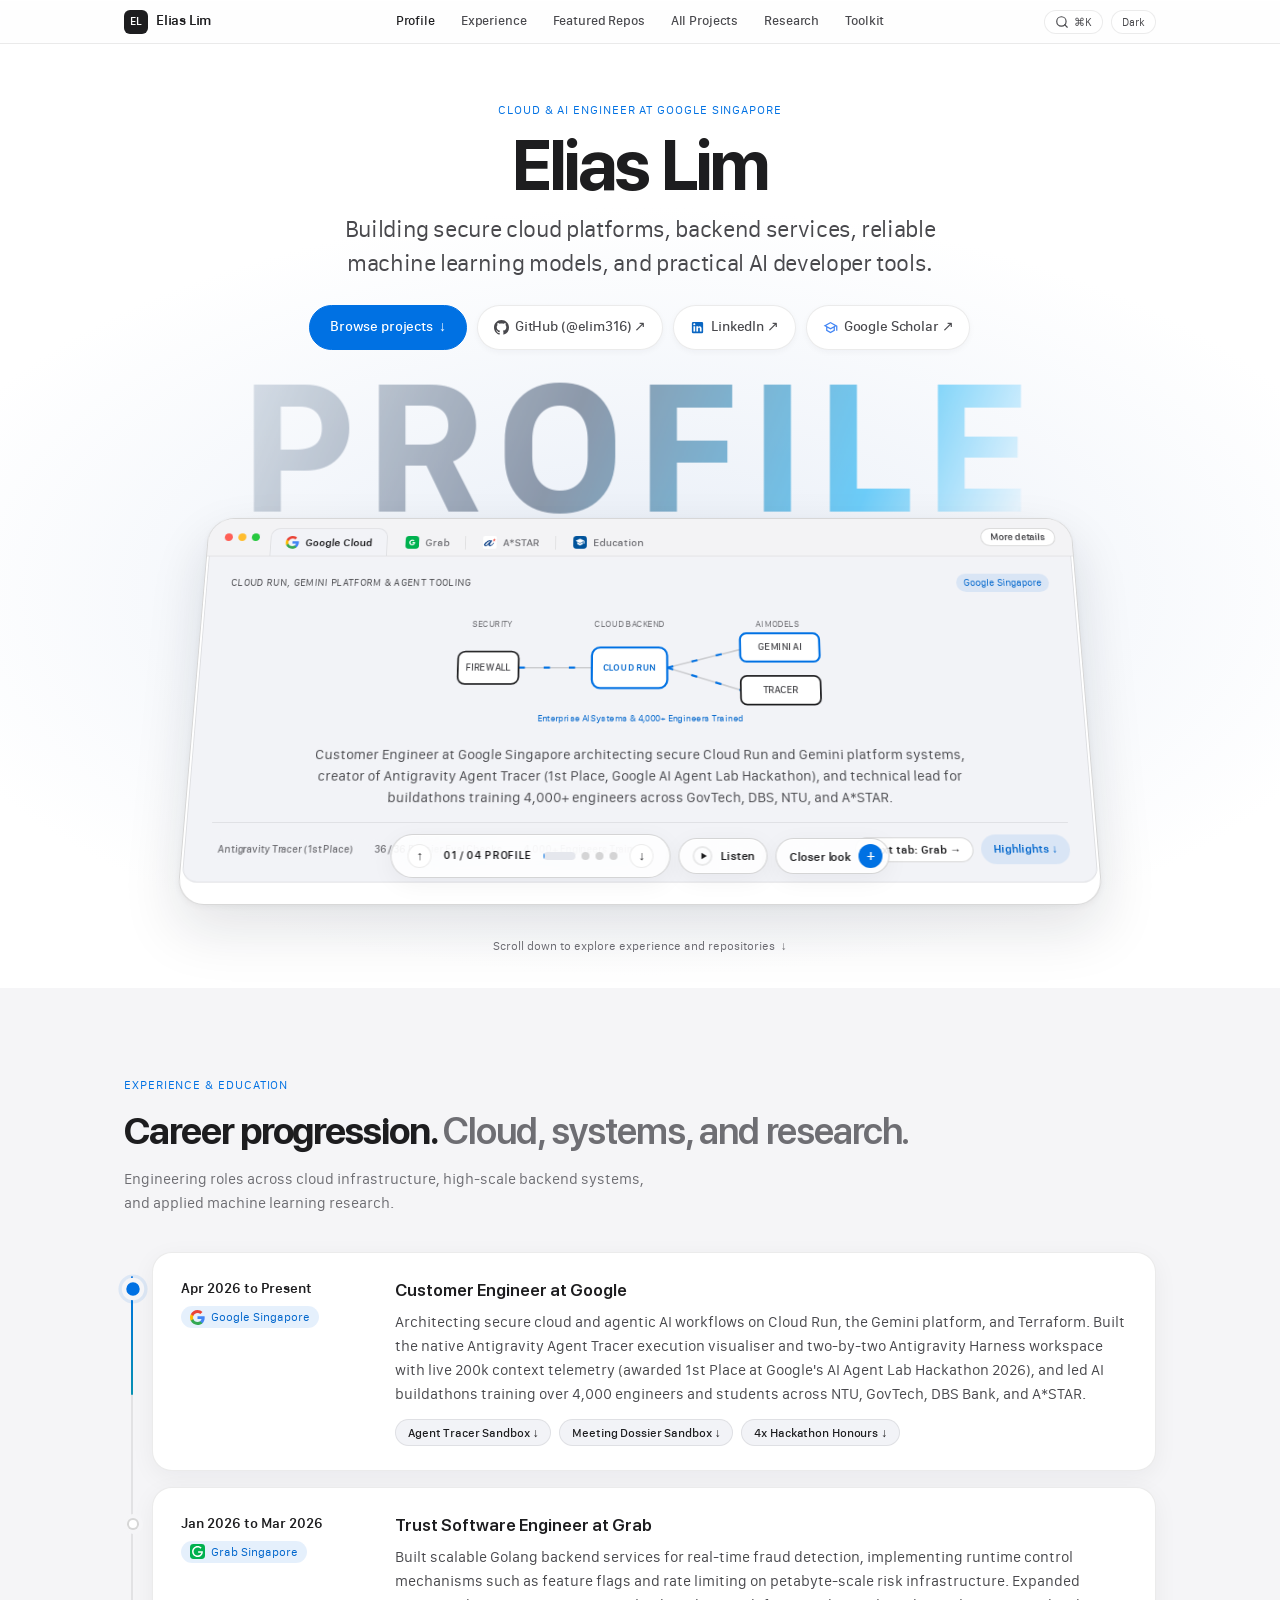
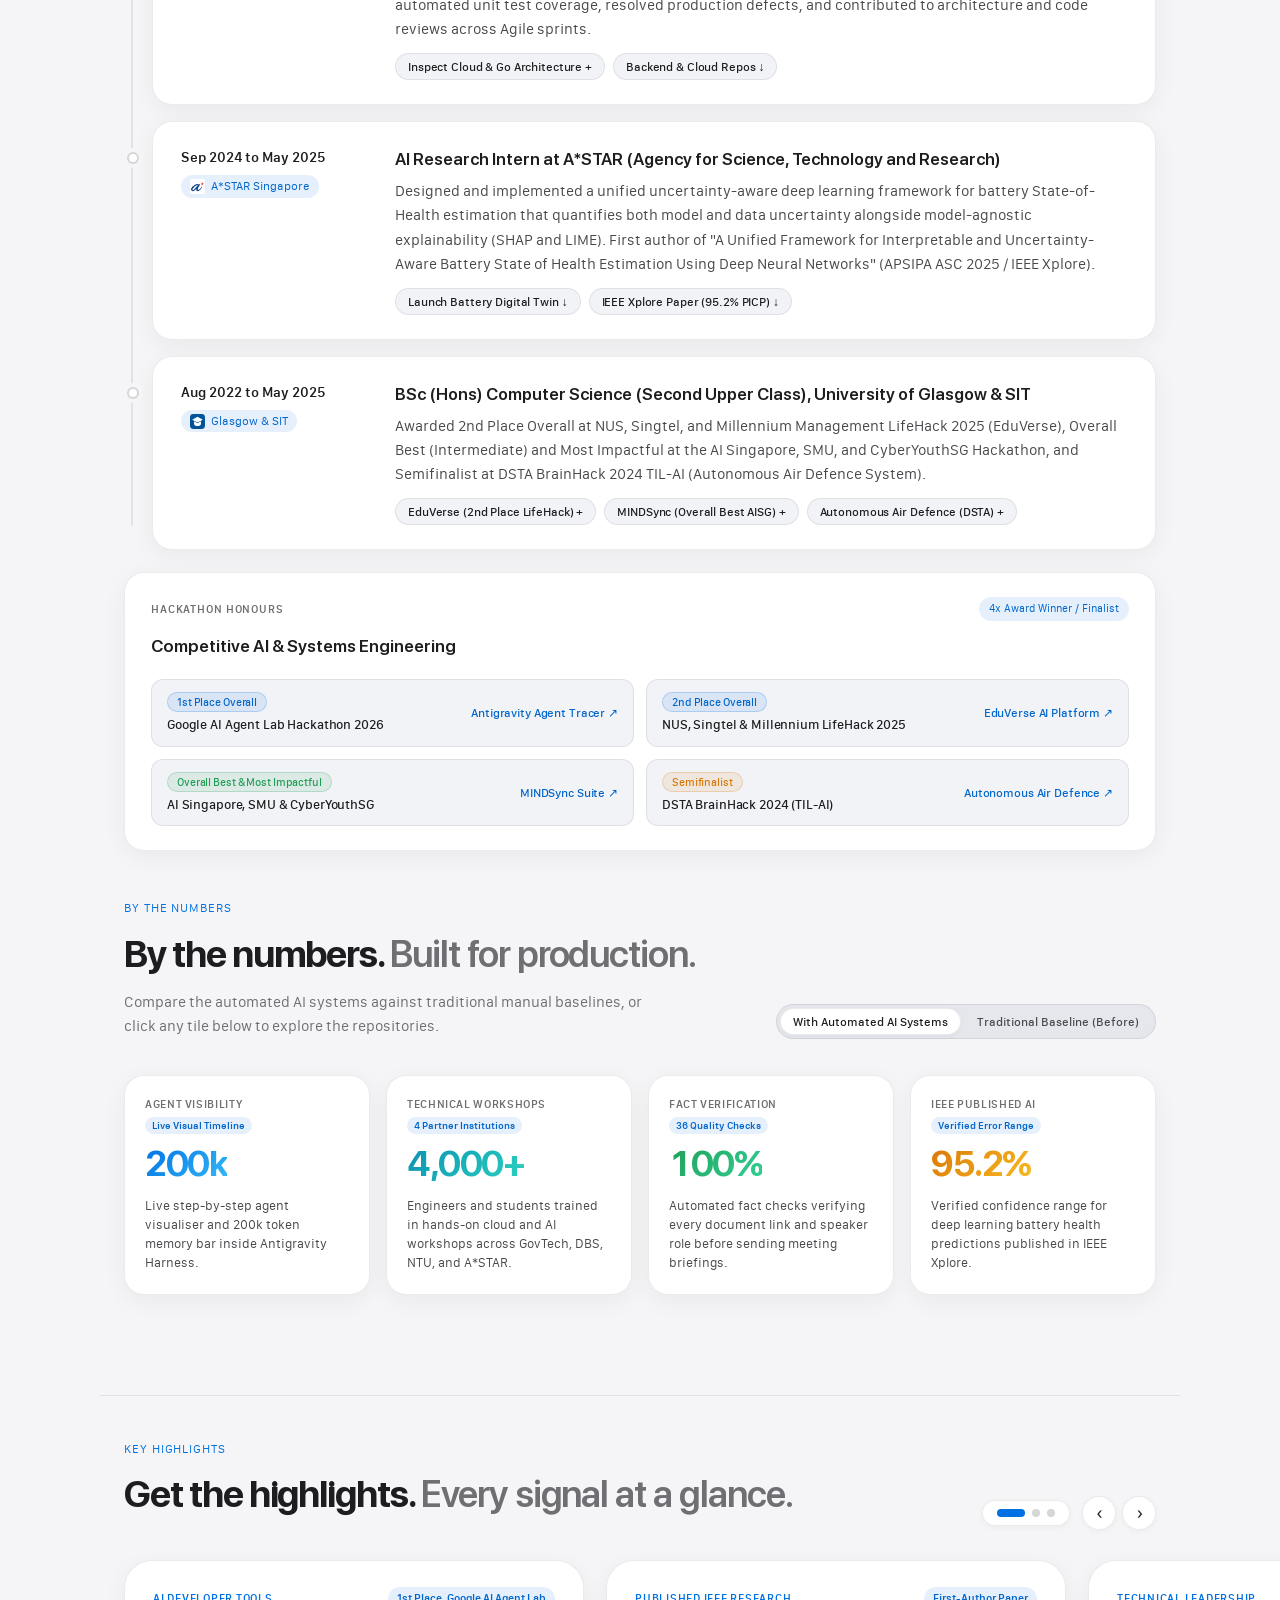
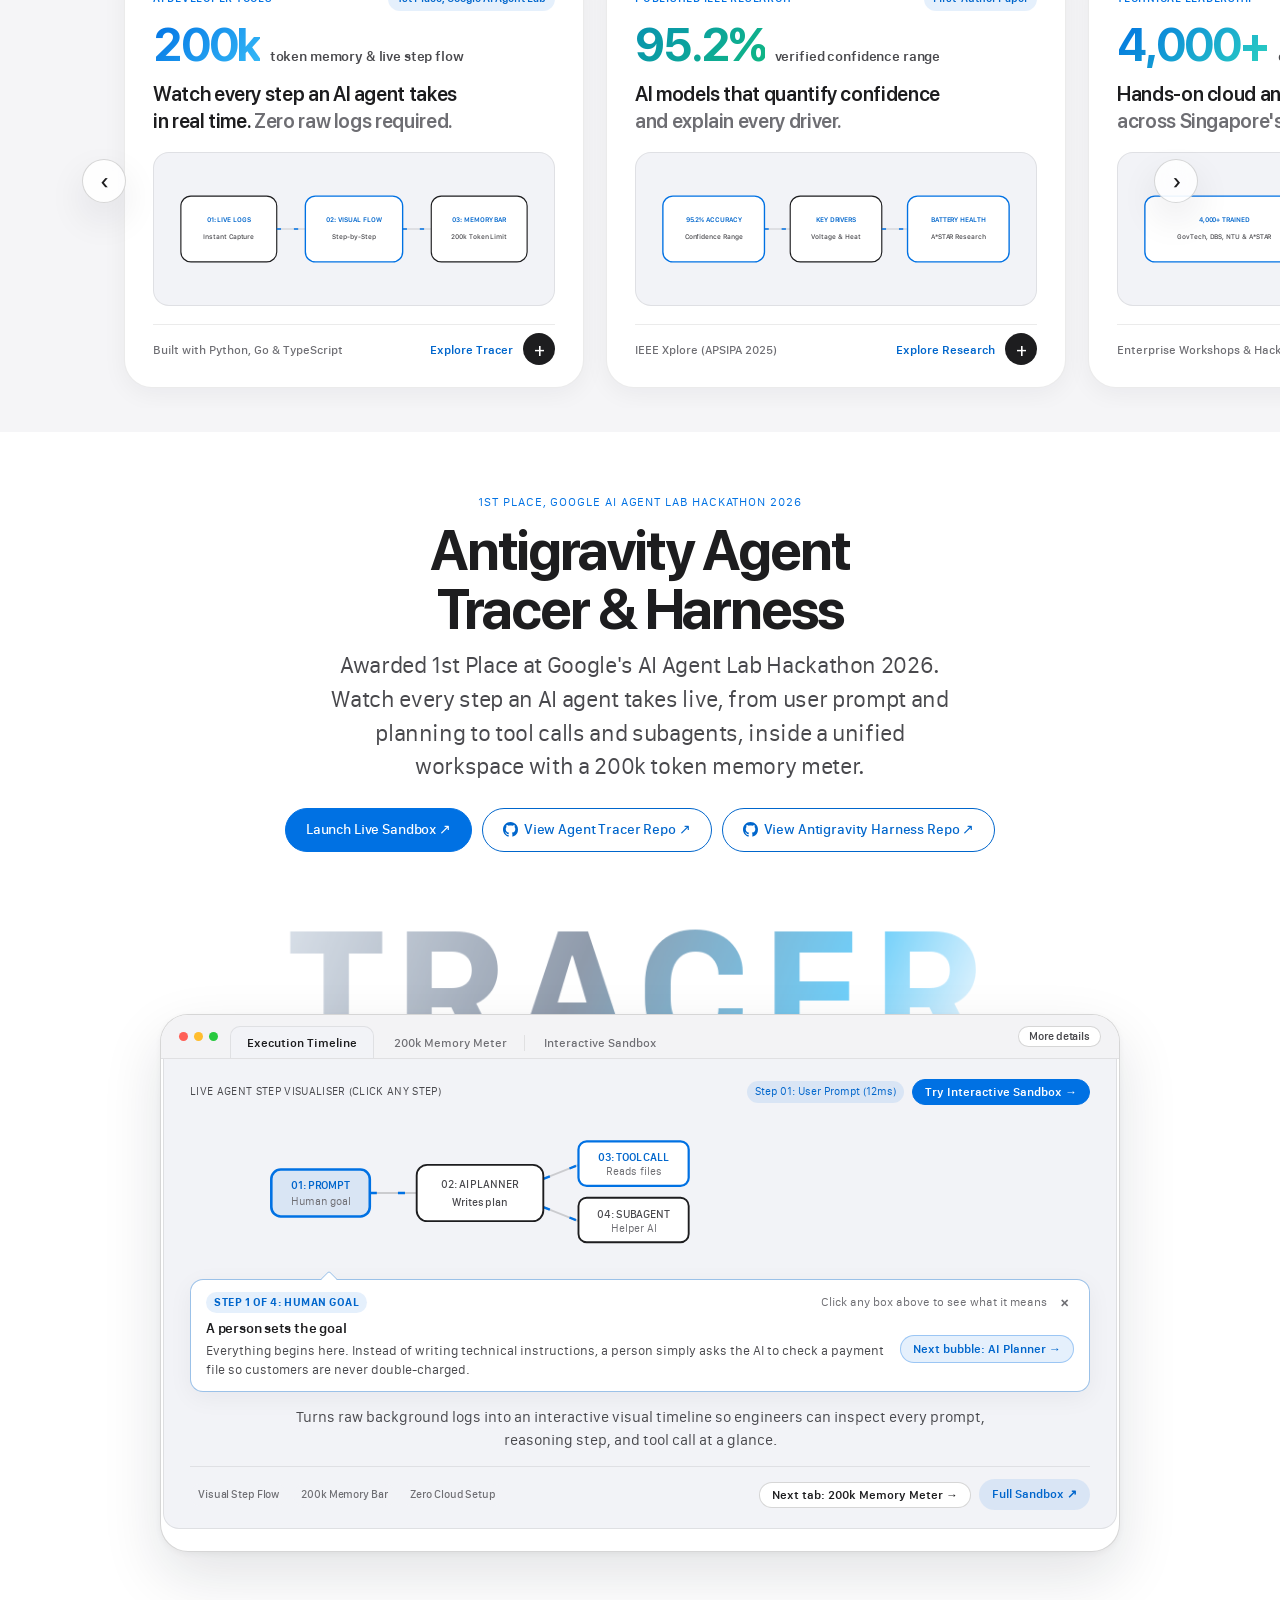
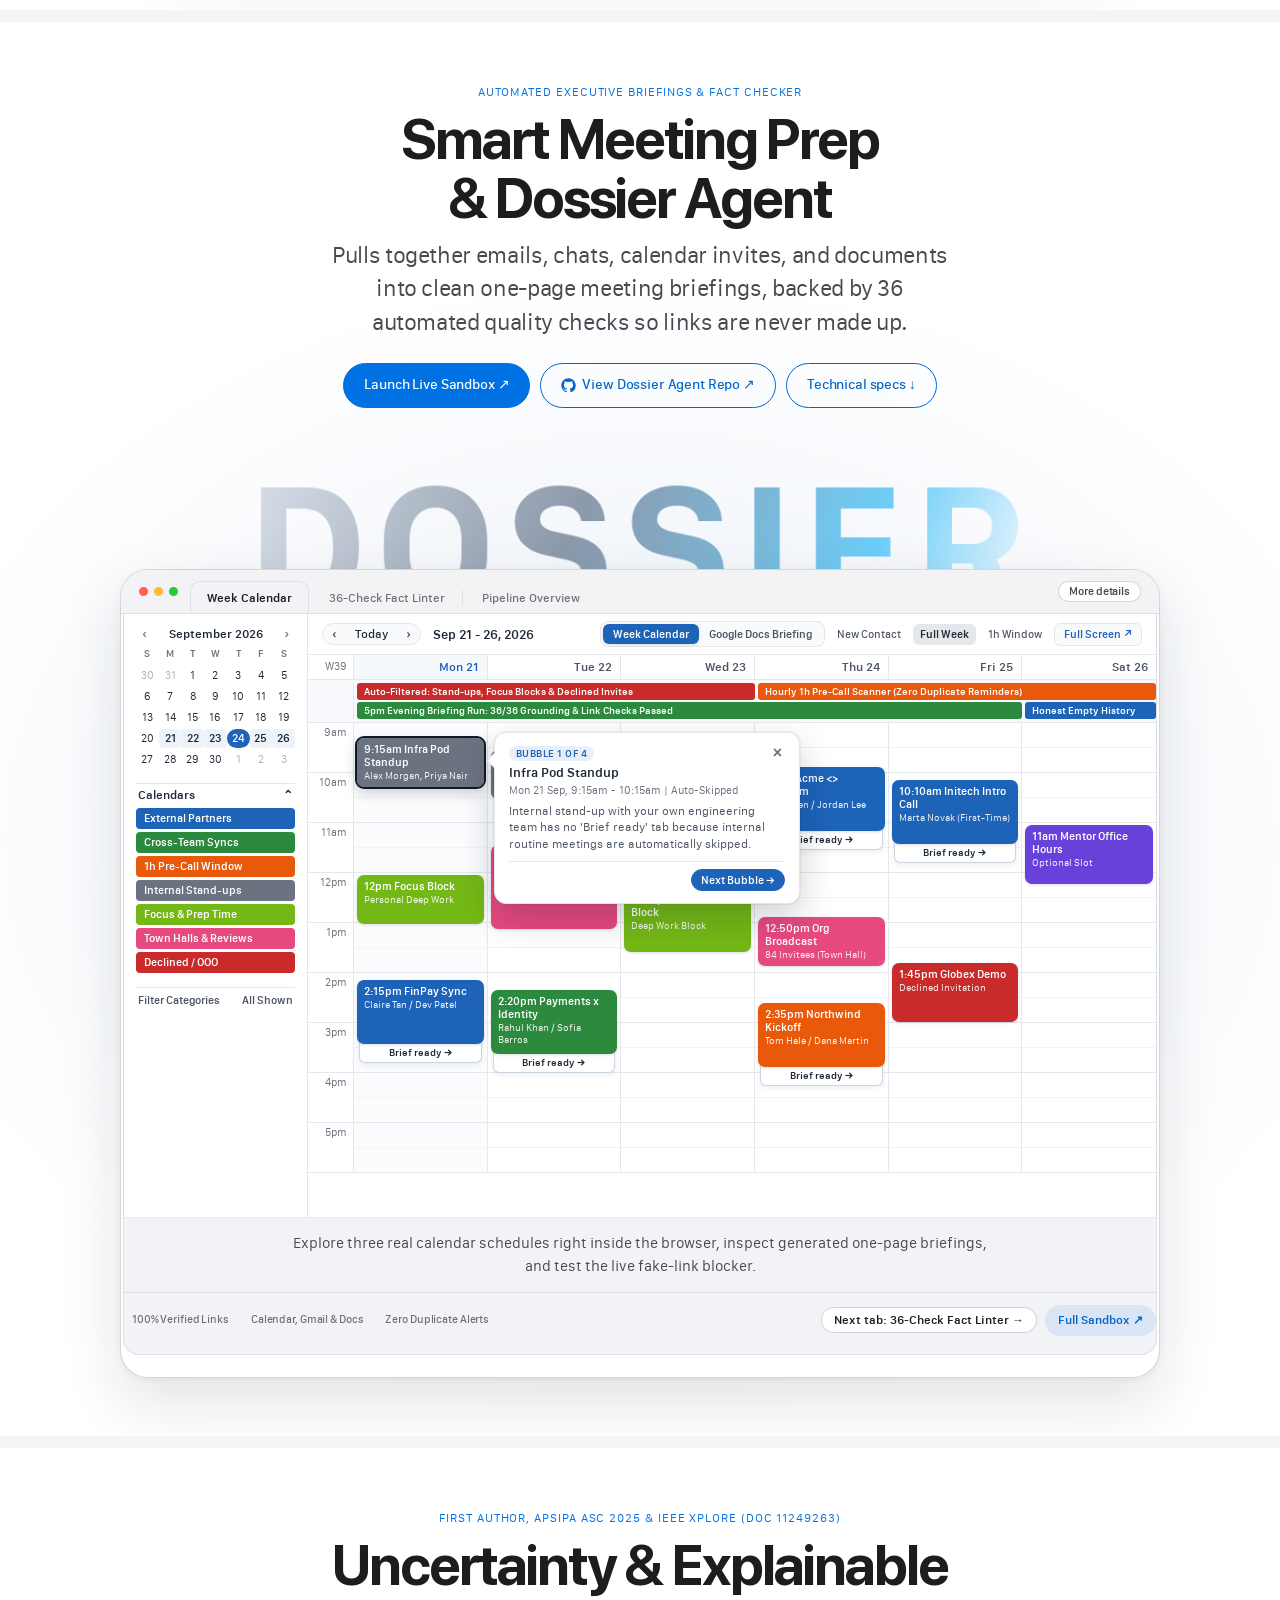
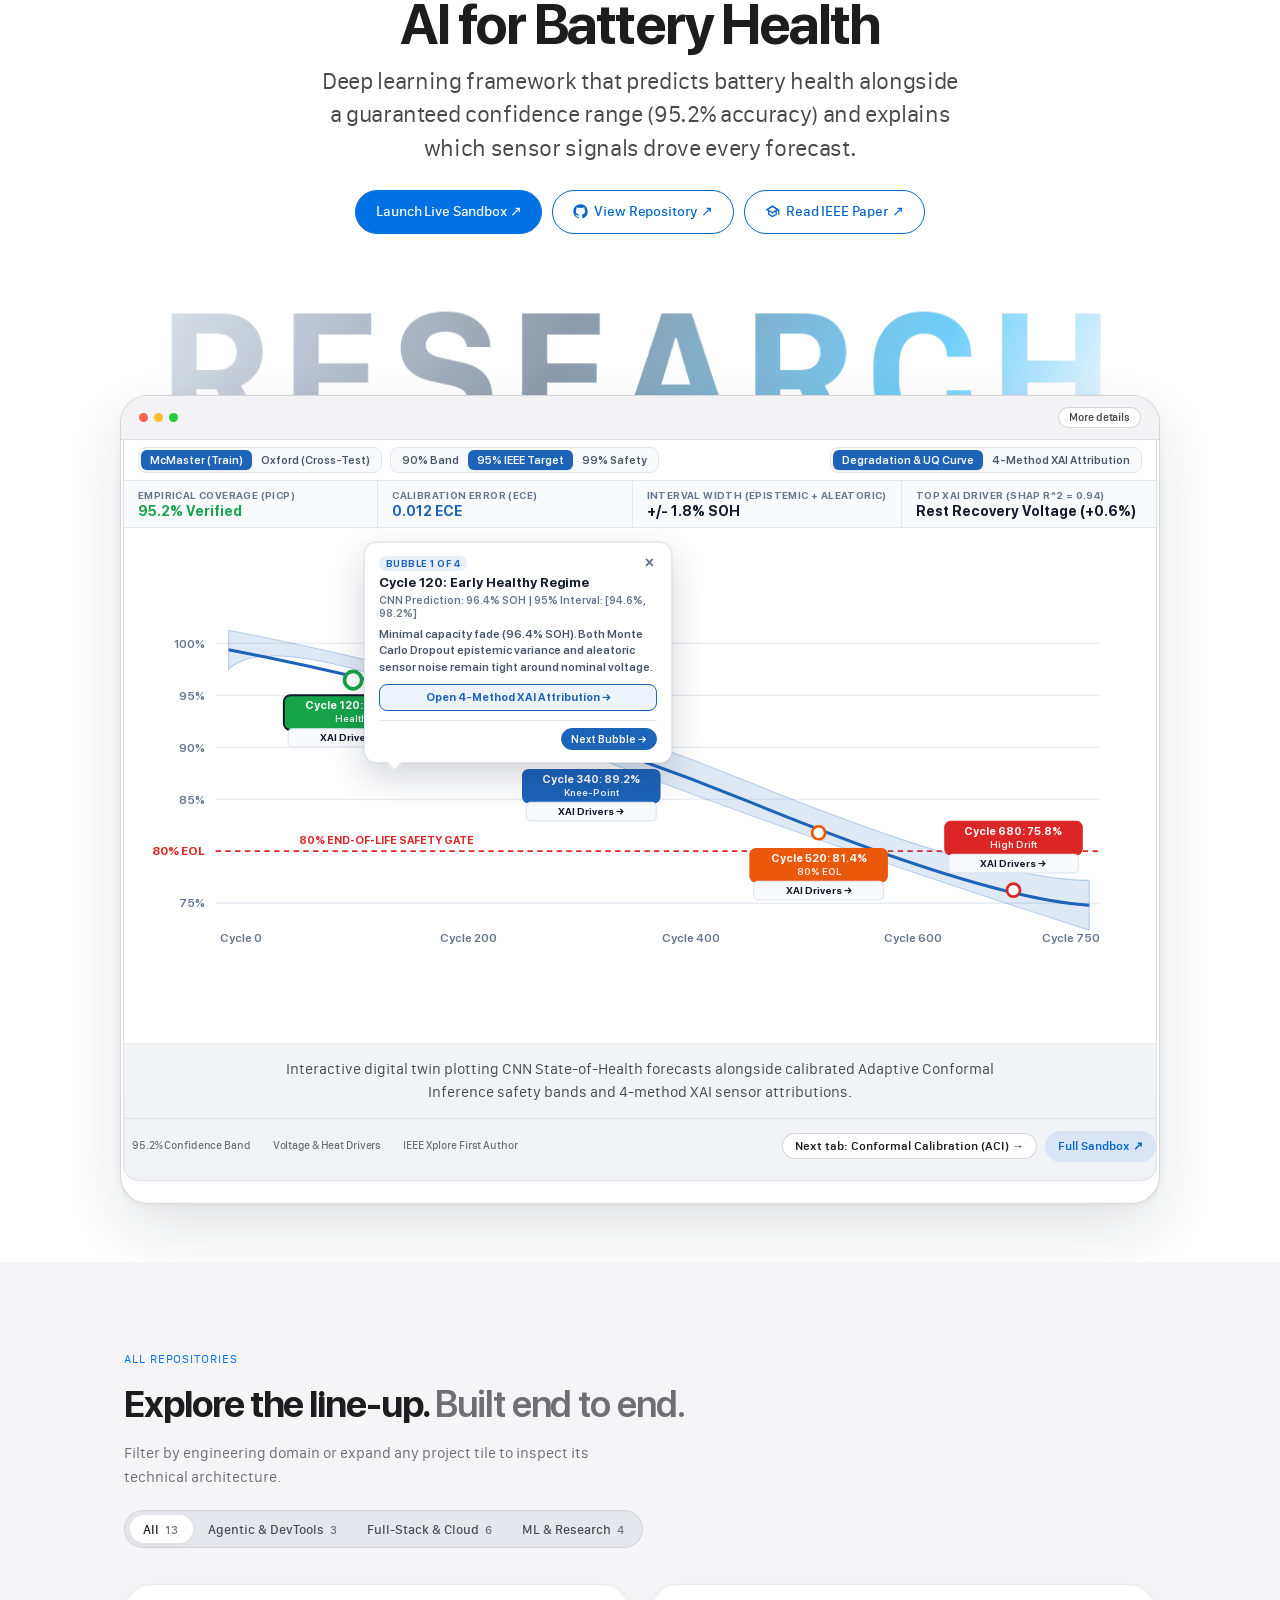
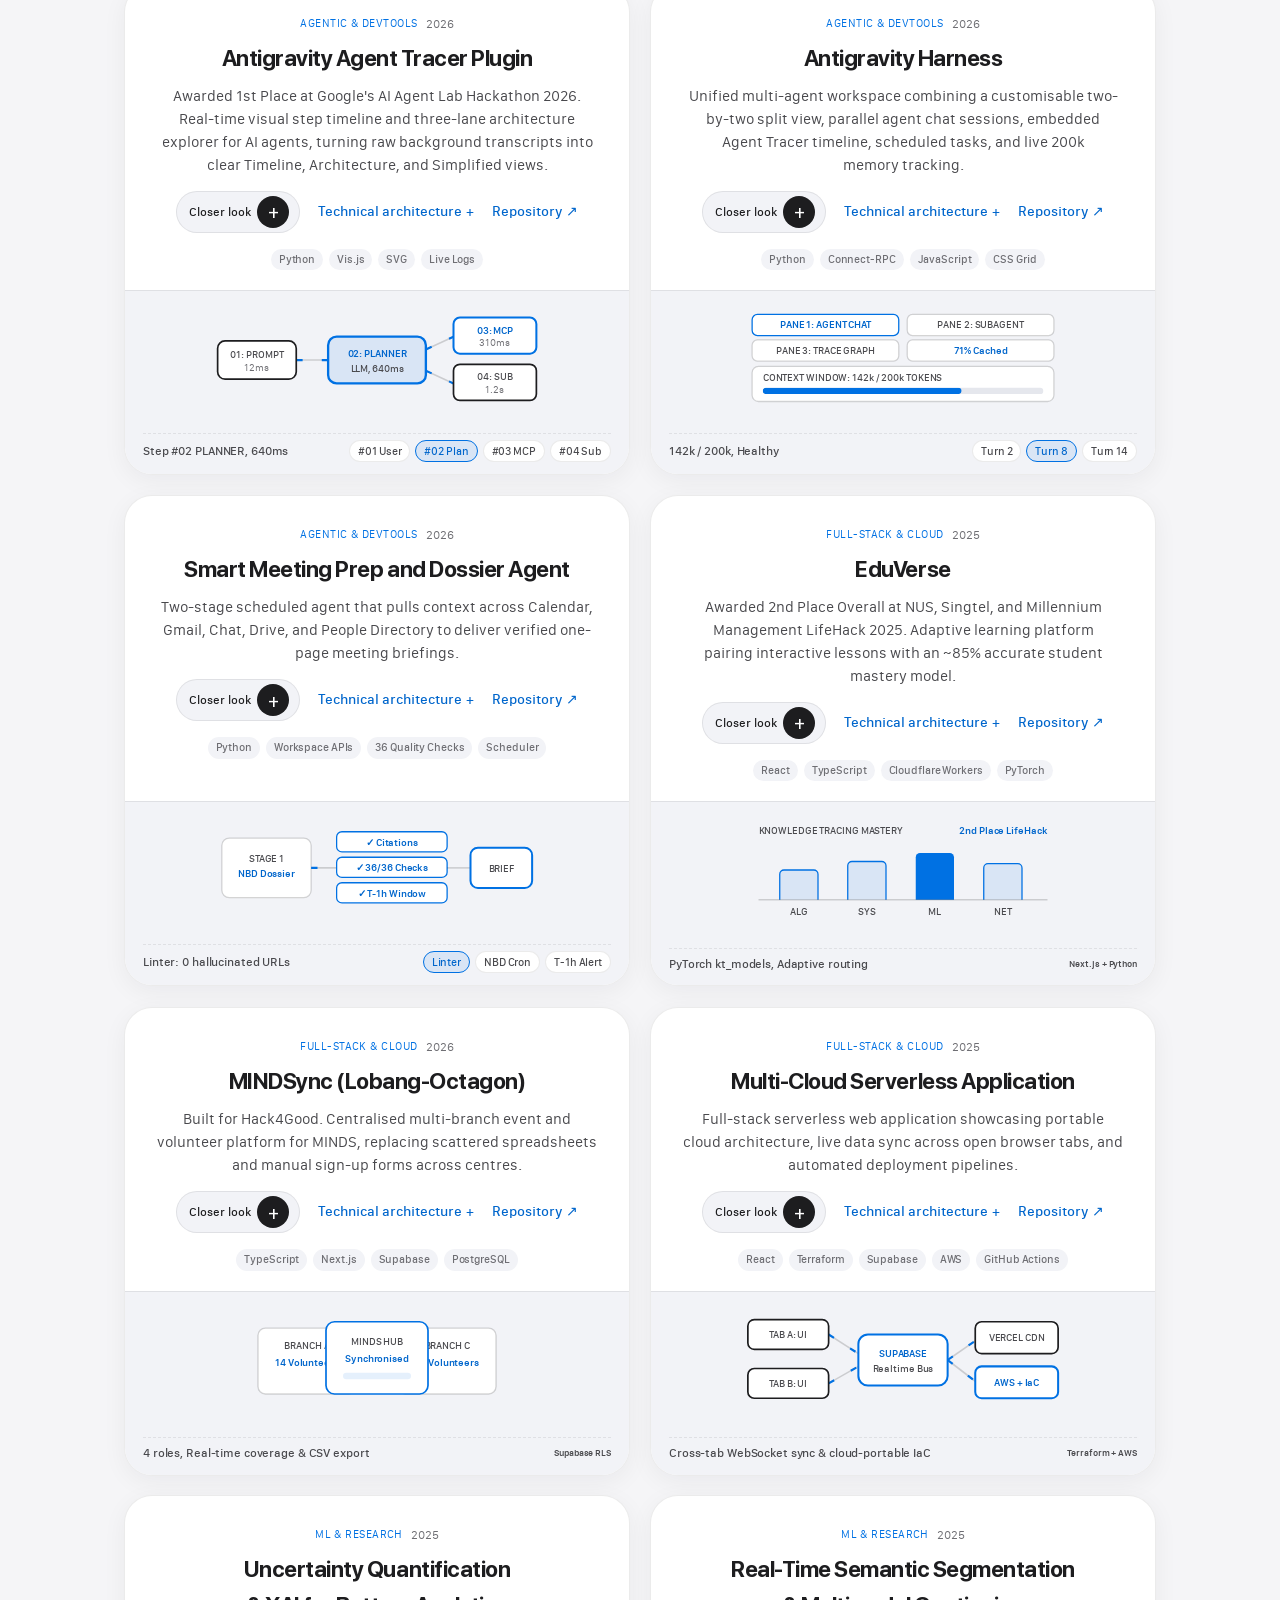
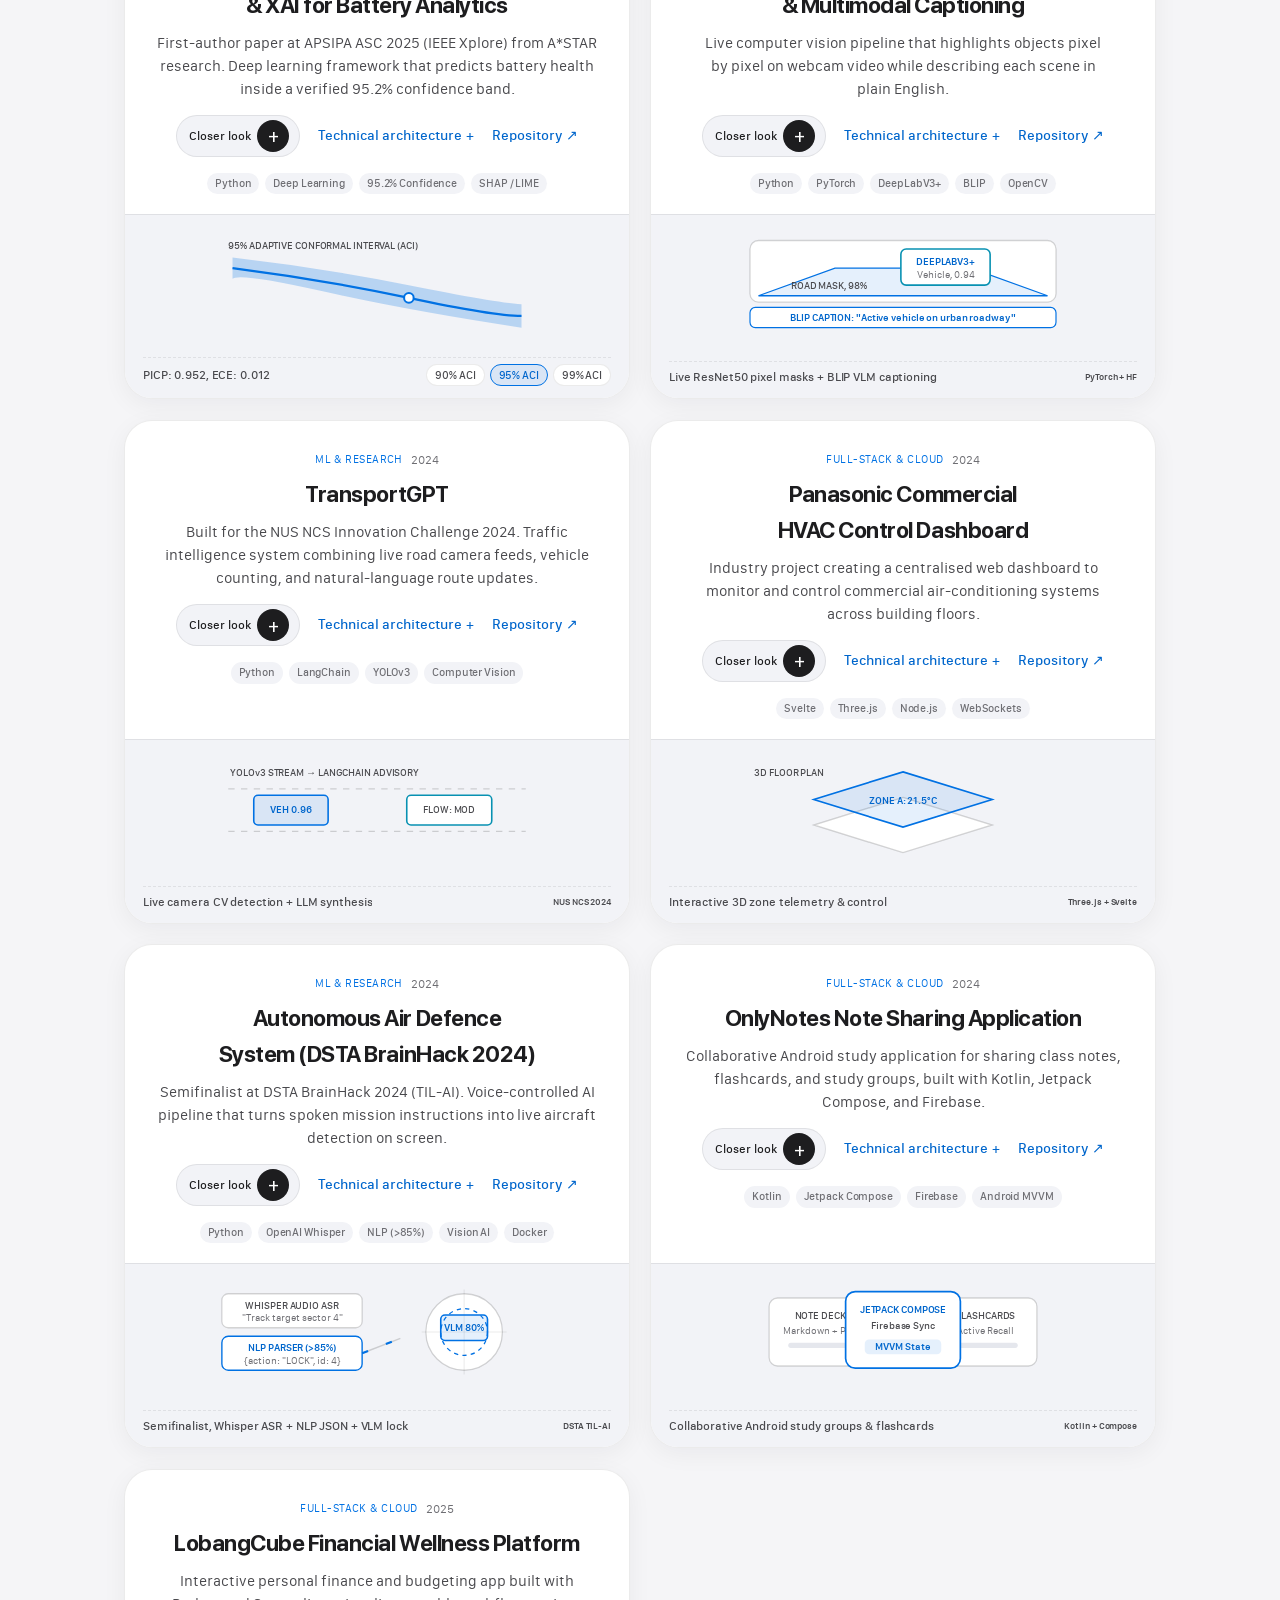
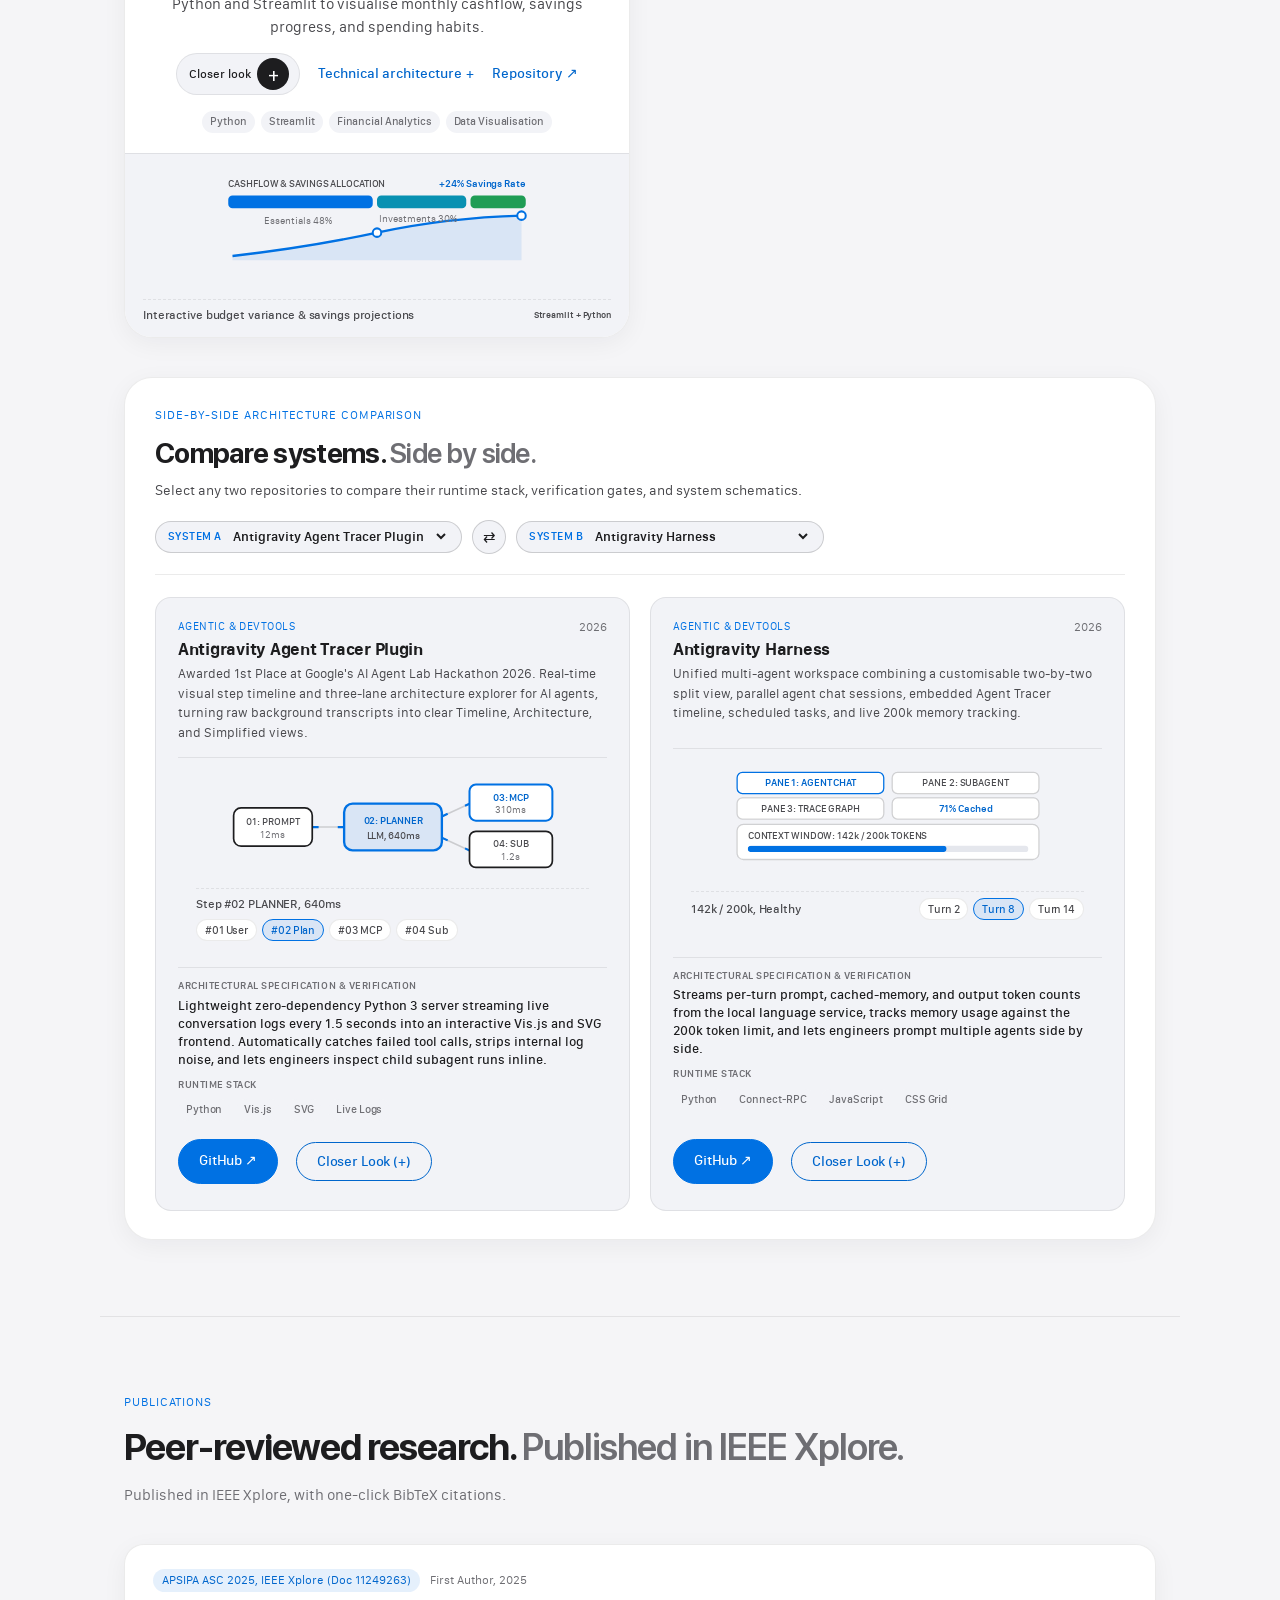
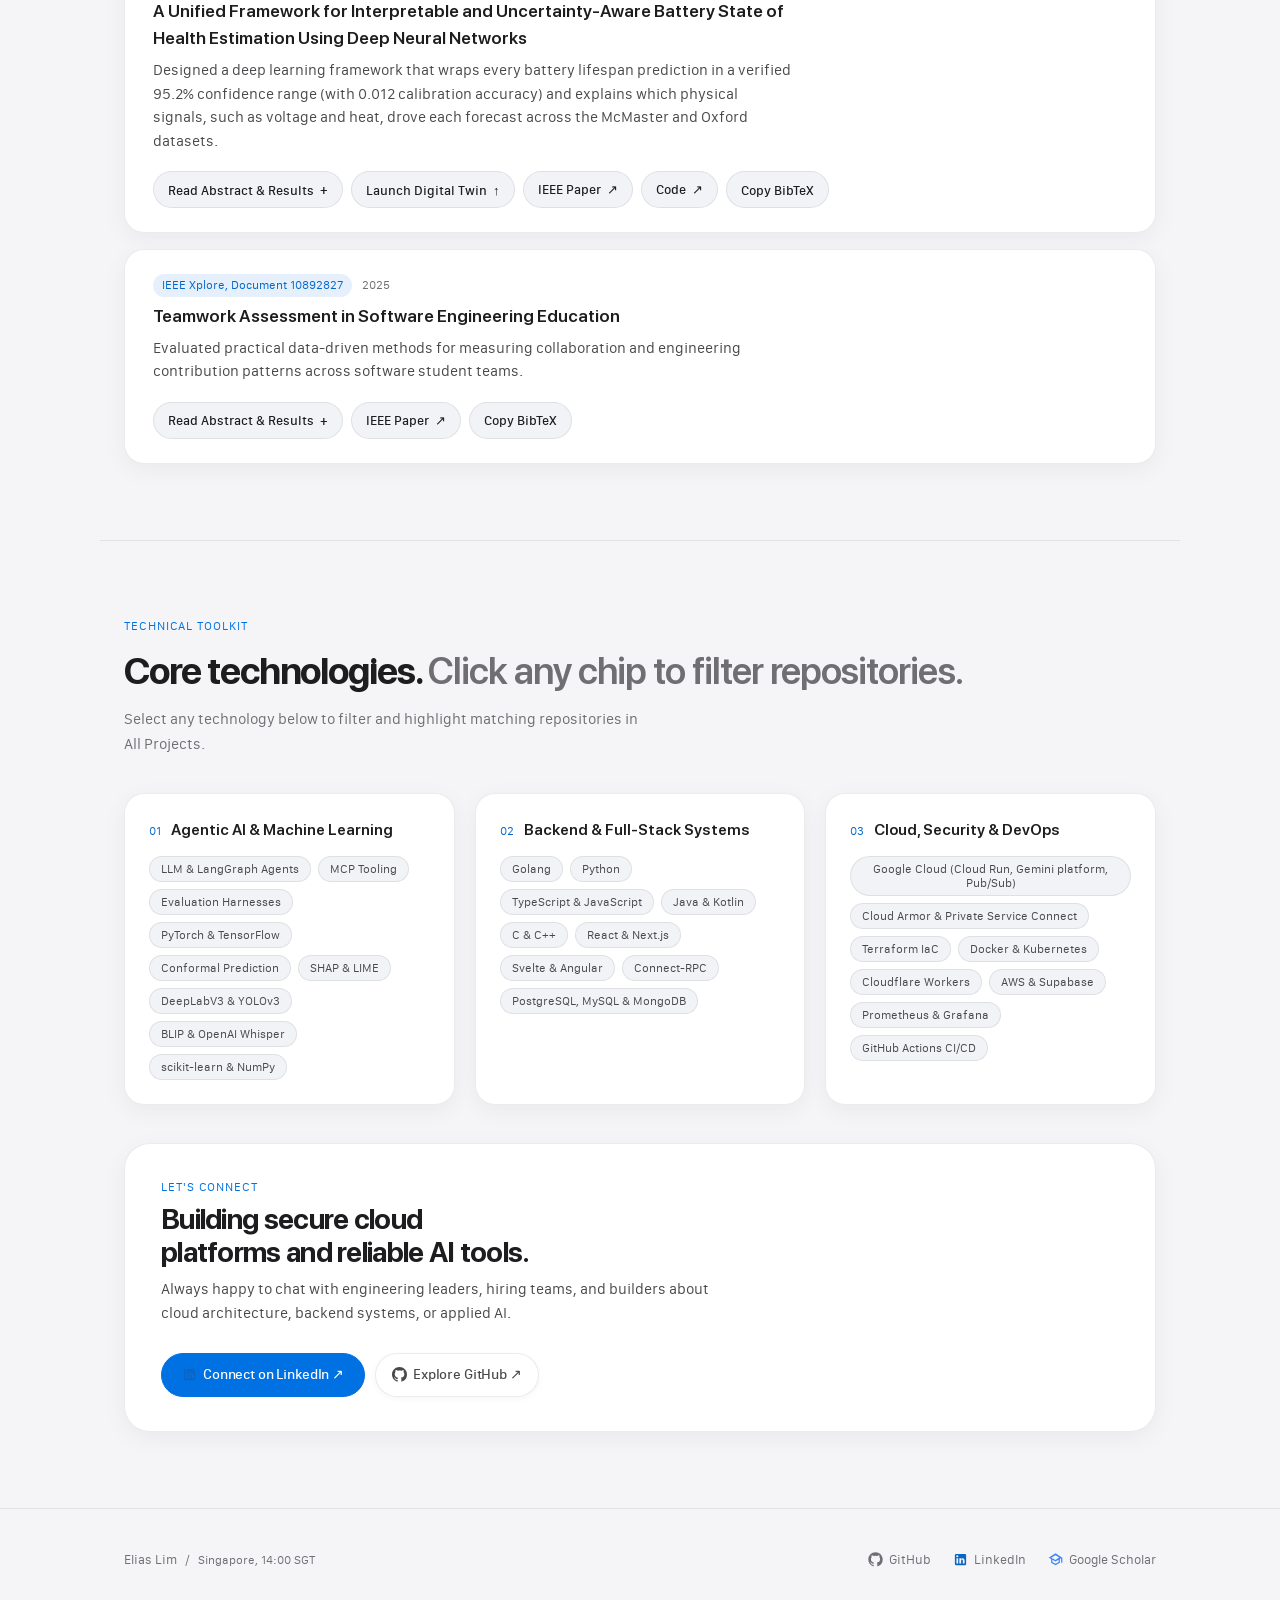
==== commit 21b3a265: "feat(ui): sync portfolio and agent handoff (index.html)" ====
--- a/index.html
+++ b/index.html
@@ -63,10 +63,10 @@
   }
   </script>
 
-  <link rel="icon" type="image/svg+xml" href="favicon.svg?v=20261108w" />
+  <link rel="icon" type="image/svg+xml" href="favicon.svg?v=20261109a" />
   <link rel="preload" href="fonts/SFProDisplay-Semibold.woff2" as="font" type="font/woff2" crossorigin />
   <link rel="preload" href="fonts/SFProText-Regular.woff2" as="font" type="font/woff2" crossorigin />
-  <link rel="stylesheet" href="styles.css?v=20261108w" />
+  <link rel="stylesheet" href="styles.css?v=20261109a" />
 </head>
 <body>
   <!-- Frosted Global Navigation Bar -->
@@ -1367,7 +1367,7 @@
                         <rect x="54" y="40" width="96" height="28" rx="5" style="fill: var(--bg-subtle); stroke: var(--border); stroke-dasharray: 2.5 2;" />
                         <text x="102" y="57" text-anchor="middle" class="visual-label">09:00 Standup (Skip)</text>
                         <rect x="54" y="76" width="96" height="32" rx="5" style="fill: rgba(0, 102, 204, 0.1); stroke: var(--accent);" />
-                        <text x="102" y="96" text-anchor="middle" class="visual-badge">10:00 Acme Sync</text>
+                        <text x="102" y="96" text-anchor="middle" class="visual-badge">10:00 Meridian</text>
                       </g>
                       <g class="clickable-node" data-fprep="linter">
                         <rect class="trace-node" x="168" y="8" width="118" height="114" rx="8" />
@@ -1384,7 +1384,7 @@
                         <line x1="302" y1="44" x2="402" y2="44" stroke="#ef4444" stroke-width="1.5" />
                         <circle cx="305" cy="44" r="3" fill="#ef4444" />
                         <rect x="304" y="54" width="96" height="52" rx="5" style="fill: rgba(0, 102, 204, 0.08); stroke: var(--accent); stroke-dasharray: 3 2;" />
-                        <text x="352" y="76" text-anchor="middle" class="visual-badge">14:10 Northwind</text>
+                        <text x="352" y="76" text-anchor="middle" class="visual-badge">14:10 Kestrel</text>
                         <text x="352" y="93" text-anchor="middle" class="visual-label">Reminded Once</text>
                       </g>
                     </svg>
@@ -2244,6 +2244,6 @@
     </div>
   </footer>
 
-  <script src="app.js?v=20261108w"></script>
+  <script src="app.js?v=20261109a"></script>
 </body>
 </html>
--- a/styles.css
+++ b/styles.css
@@ -65,8 +65,8 @@
 }
 
 /* ==========================================================================
-   Elias Lim · Light-First Scroll-Animated Repository Showcase (styles.css)
-   Scroll-Driven 3D Stage · Full-Width Repo Showcases · 2-Column Promo Grid
+   Elias Lim: Light-First Scroll-Animated Repository Showcase (styles.css)
+   Scroll-Driven 3D Stage, Full-Width Repo Showcases, 2-Column Promo Grid
    ========================================================================== */
 
 :root {
@@ -134,6 +134,8 @@
   --spring-out: cubic-bezier(0.16, 1, 0.3, 1);
   --spring-bounce: cubic-bezier(0.34, 1.45, 0.64, 1);
   --ease-smooth: cubic-bezier(0.22, 1, 0.36, 1);
+  --ease-out: cubic-bezier(0.23, 1, 0.32, 1);
+  --ease-in-out: cubic-bezier(0.77, 0, 0.175, 1);
 }
 
 [data-theme="dark"] {
@@ -343,7 +345,7 @@
 
 .hero-stage {
   position: relative;
-  min-height: calc(100vh - 48px);
+  min-height: calc(100dvh - 48px);
   background: var(--bg-hero);
   color: var(--text-primary);
   display: flex;
@@ -908,7 +910,7 @@
 
 .repo-showcase {
   position: relative;
-  min-height: calc(100vh - 48px);
+  min-height: calc(100dvh - 48px);
   padding: 56px 20px 48px;
   display: flex;
   flex-direction: column;
@@ -1112,7 +1114,11 @@
   padding: 4px 11px;
   border-radius: 999px;
   cursor: pointer;
-  transition: all 160ms ease;
+  transition:
+    background-color 160ms var(--ease-out),
+    color 160ms var(--ease-out),
+    border-color 160ms var(--ease-out),
+    transform 140ms var(--ease-out);
 }
 
 .tracer-sc-pill:hover {
@@ -1140,7 +1146,11 @@
   padding: 4px 12px;
   border-radius: 999px;
   white-space: nowrap;
-  transition: all 160ms ease;
+  transition:
+    background-color 160ms var(--ease-out),
+    color 160ms var(--ease-out),
+    border-color 160ms var(--ease-out),
+    transform 140ms var(--ease-out);
 }
 
 .tracer-fullscreen-pill:hover {
@@ -1206,7 +1216,11 @@
   padding: 3.5px 10px;
   border-radius: 999px;
   cursor: pointer;
-  transition: all 150ms ease;
+  transition:
+    background-color 150ms var(--ease-out),
+    color 150ms var(--ease-out),
+    border-color 150ms var(--ease-out),
+    transform 140ms var(--ease-out);
 }
 
 .tracer-tour-pill:hover {
@@ -4840,3 +4854,187 @@
     grid-template-columns: 1fr;
   }
 }
+
+/* ==========================================================================
+   Pass 2 UI & Animation Unslop Refinements:
+   - Headline Balance & Orphan Prevention (Unslop #16)
+   - Optical Play Icon Centering (Unslop #17)
+   - Concentric Nested Radii (Unslop #14)
+   - Tactile scale(0.97) Press Feedback (Animation Rule 4)
+   - 20% Faster Modal/Drawer Exits & Zero Utility Bounce (Animation Rules 13 & 15)
+   - Origin-Anchored Speech Bubbles from scale(0.95) (Animation Rules 10, 11, 12)
+   - 1:1 Direct Scrubber Tracking While Held (Animation Rule 14)
+   - Single Confirmation Pulse on Copy Actions (Animation Rules 8 & 16)
+   ========================================================================== */
+
+.hero-headline,
+.stage-hero-headline,
+.section-title,
+.highlight-headline,
+.project-title,
+.closing-cta-title,
+.closer-look-title,
+.compare-systems-title,
+.leadership-title {
+  text-wrap: balance;
+}
+
+.hero-subhead,
+.section-subtitle,
+.project-summary,
+.about-live-story,
+.pub-abstract-text {
+  text-wrap: pretty;
+}
+
+/* Optical centering for play triangles inside circular controls */
+#dock-icon-play,
+#closer-icon-play {
+  transform: translateX(1px);
+}
+
+/* Concentric nested radii: outer 28px bezel - 12px optical inset = 16px inner */
+.hardware-bezel {
+  border-radius: 28px;
+}
+
+.hardware-bezel .bezel-pane,
+.closer-look-stage,
+.compare-card {
+  border-radius: 16px;
+}
+
+/* Tactile press feedback (scale(0.97)) on interactive controls */
+.apple-pill:active,
+.tactile-btn:active,
+.nav-icon-btn:active,
+.stage-dock-action-btn:active,
+.closer-look-trigger-btn:active,
+.timeline-proof-pill:active,
+.award-row-btn:active,
+.skill-chip:active,
+.about-next-tab-btn:active,
+.about-scroll-pill:active,
+.tracer-sc-pill:active,
+.tracer-fullscreen-pill:active,
+.tracer-tour-pill:active,
+.tracer-bubble-next-btn:active {
+  transform: scale(0.97);
+}
+
+/* 20% faster exits (200ms out vs 250ms in) and zero bounce on utility modals */
+.closer-look-backdrop,
+.cmd-backdrop {
+  transition:
+    opacity 200ms var(--ease-out),
+    visibility 200ms var(--ease-out);
+}
+
+.closer-look-backdrop.is-open,
+.cmd-backdrop.is-open {
+  transition:
+    opacity 250ms var(--ease-out),
+    visibility 250ms var(--ease-out);
+}
+
+.closer-look-sheet,
+.cmd-dialog {
+  transform: translateY(10px) scale(0.96);
+  transition:
+    transform 200ms var(--ease-out),
+    opacity 180ms var(--ease-out);
+}
+
+.closer-look-backdrop.is-open .closer-look-sheet,
+.cmd-backdrop.is-open .cmd-dialog {
+  transform: translateY(0) scale(1);
+  transition:
+    transform 250ms var(--ease-out),
+    opacity 220ms var(--ease-out);
+}
+
+.pub-abstract-drawer,
+.arch-collapse {
+  transition:
+    grid-template-rows 200ms var(--ease-out),
+    opacity 180ms var(--ease-out),
+    margin-top 200ms var(--ease-out);
+}
+
+.pub-abstract-drawer.is-open,
+.arch-collapse.is-open {
+  transition:
+    grid-template-rows 250ms var(--ease-out),
+    opacity 220ms var(--ease-out),
+    margin-top 250ms var(--ease-out);
+}
+
+/* Origin-anchored speech bubble transitions starting from scale(0.95) */
+.tracer-step-bubble {
+  transform-origin: var(--step-arrow-x, 50%) top;
+  transition:
+    top 240ms var(--ease-out),
+    left 240ms var(--ease-out),
+    opacity 180ms var(--ease-out),
+    transform 200ms var(--ease-out);
+}
+
+.tracer-step-bubble.arrow-bottom {
+  transform-origin: var(--step-arrow-x, 50%) bottom;
+}
+
+/* 1:1 direct pointer tracking while scrubbing stage timeline */
+#stage-dock-scrubber.is-dragging,
+#stage-dock-scrubber.is-dragging::-webkit-slider-thumb {
+  transition: none !important;
+}
+
+/* Single confirmation pulse on copy actions */
+@keyframes confirmPulse {
+  0% {
+    transform: scale(1);
+  }
+  45% {
+    transform: scale(1.04);
+  }
+  100% {
+    transform: scale(1);
+  }
+}
+
+.is-copied {
+  animation: confirmPulse 260ms var(--ease-out);
+}
+
+/* Accessible keyboard focus replacement ring (Check #110) */
+button:focus-visible,
+a:focus-visible,
+input:focus-visible,
+select:focus-visible,
+[role="tab"]:focus-visible,
+[tabindex]:focus-visible {
+  outline: 2px solid var(--apple-blue);
+  outline-offset: 2px;
+}
+
+/* Reduced-transparency solid surface fallback for frosted glass (Check #108) */
+@media (prefers-reduced-transparency: reduce) {
+  .global-nav,
+  .stage-dock-pill,
+  .stage-dock-action-btn,
+  .stage-dock-teleprompter,
+  .tracer-step-bubble {
+    backdrop-filter: none !important;
+    -webkit-backdrop-filter: none !important;
+    background: var(--bg-secondary) !important;
+  }
+
+  .closer-look-backdrop,
+  .cmd-backdrop {
+    backdrop-filter: none !important;
+    -webkit-backdrop-filter: none !important;
+    background: rgba(0, 0, 0, 0.72) !important;
+  }
+}
+
+
